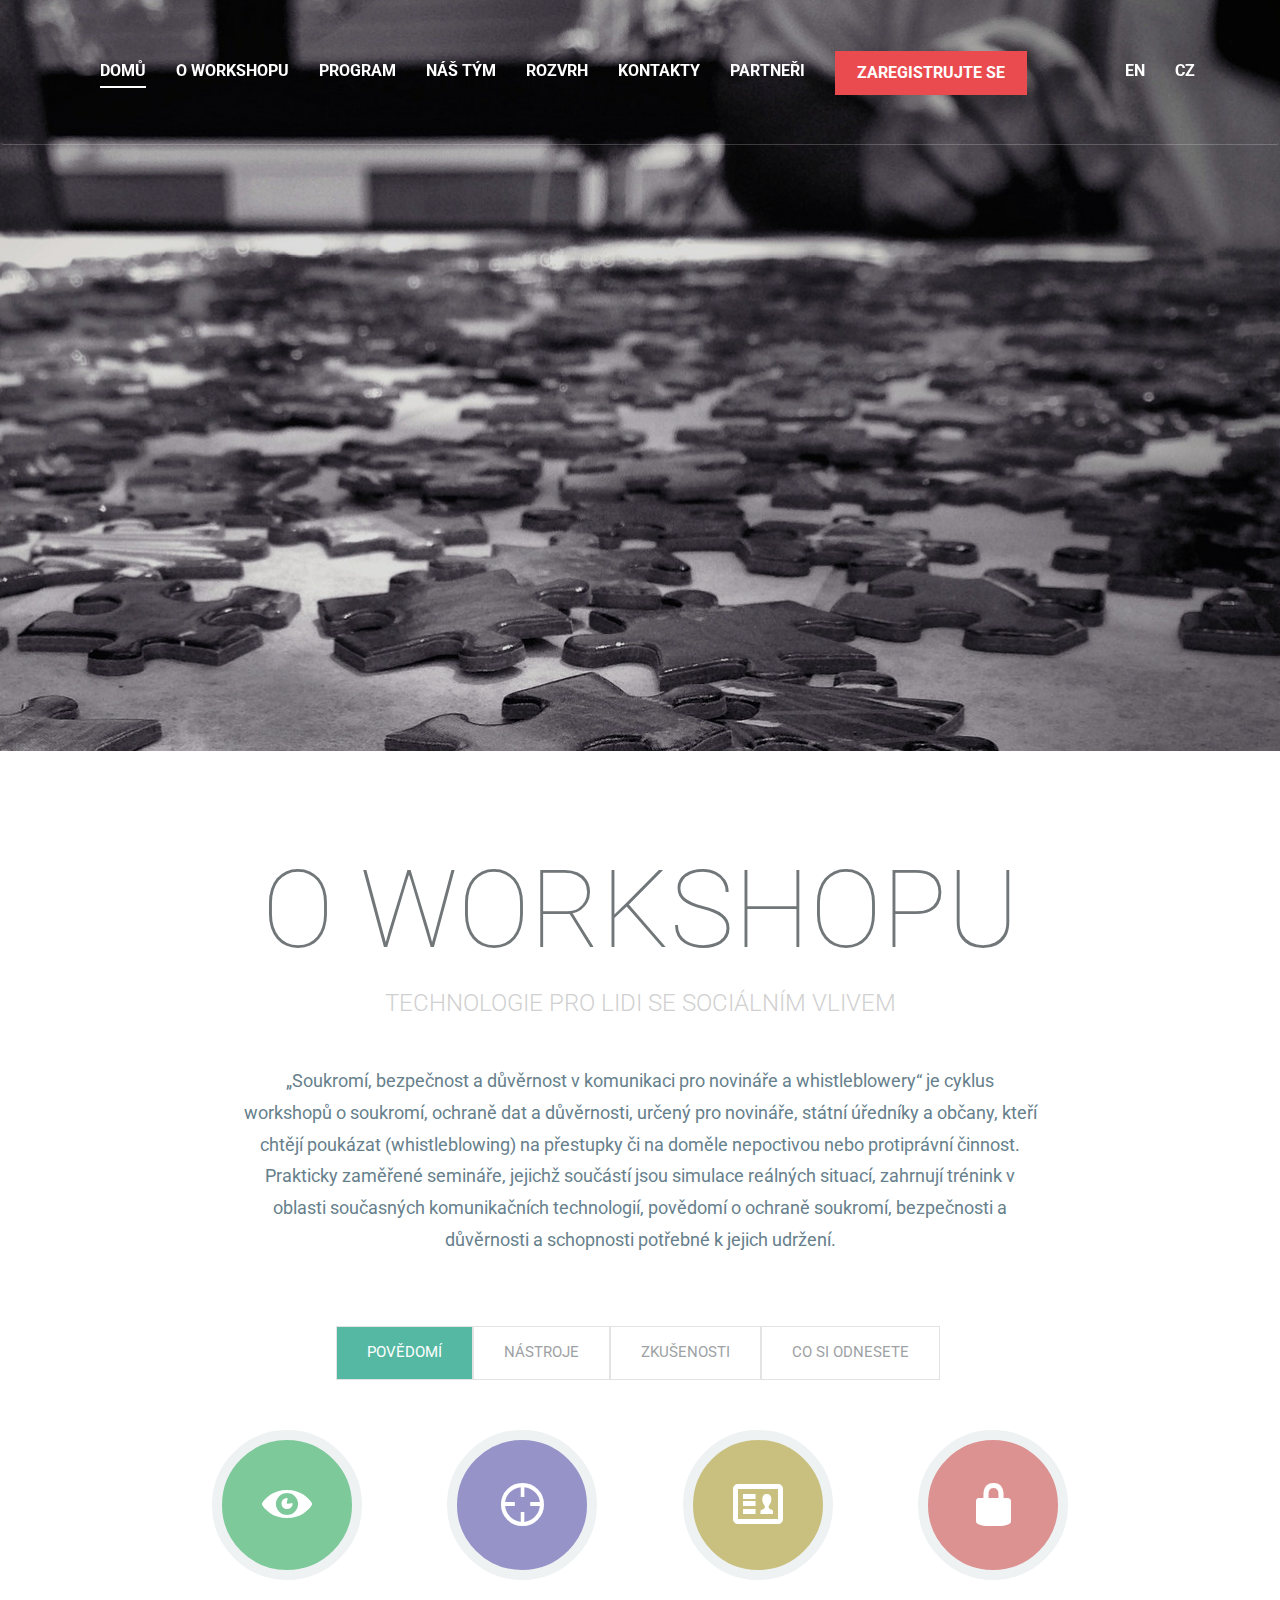
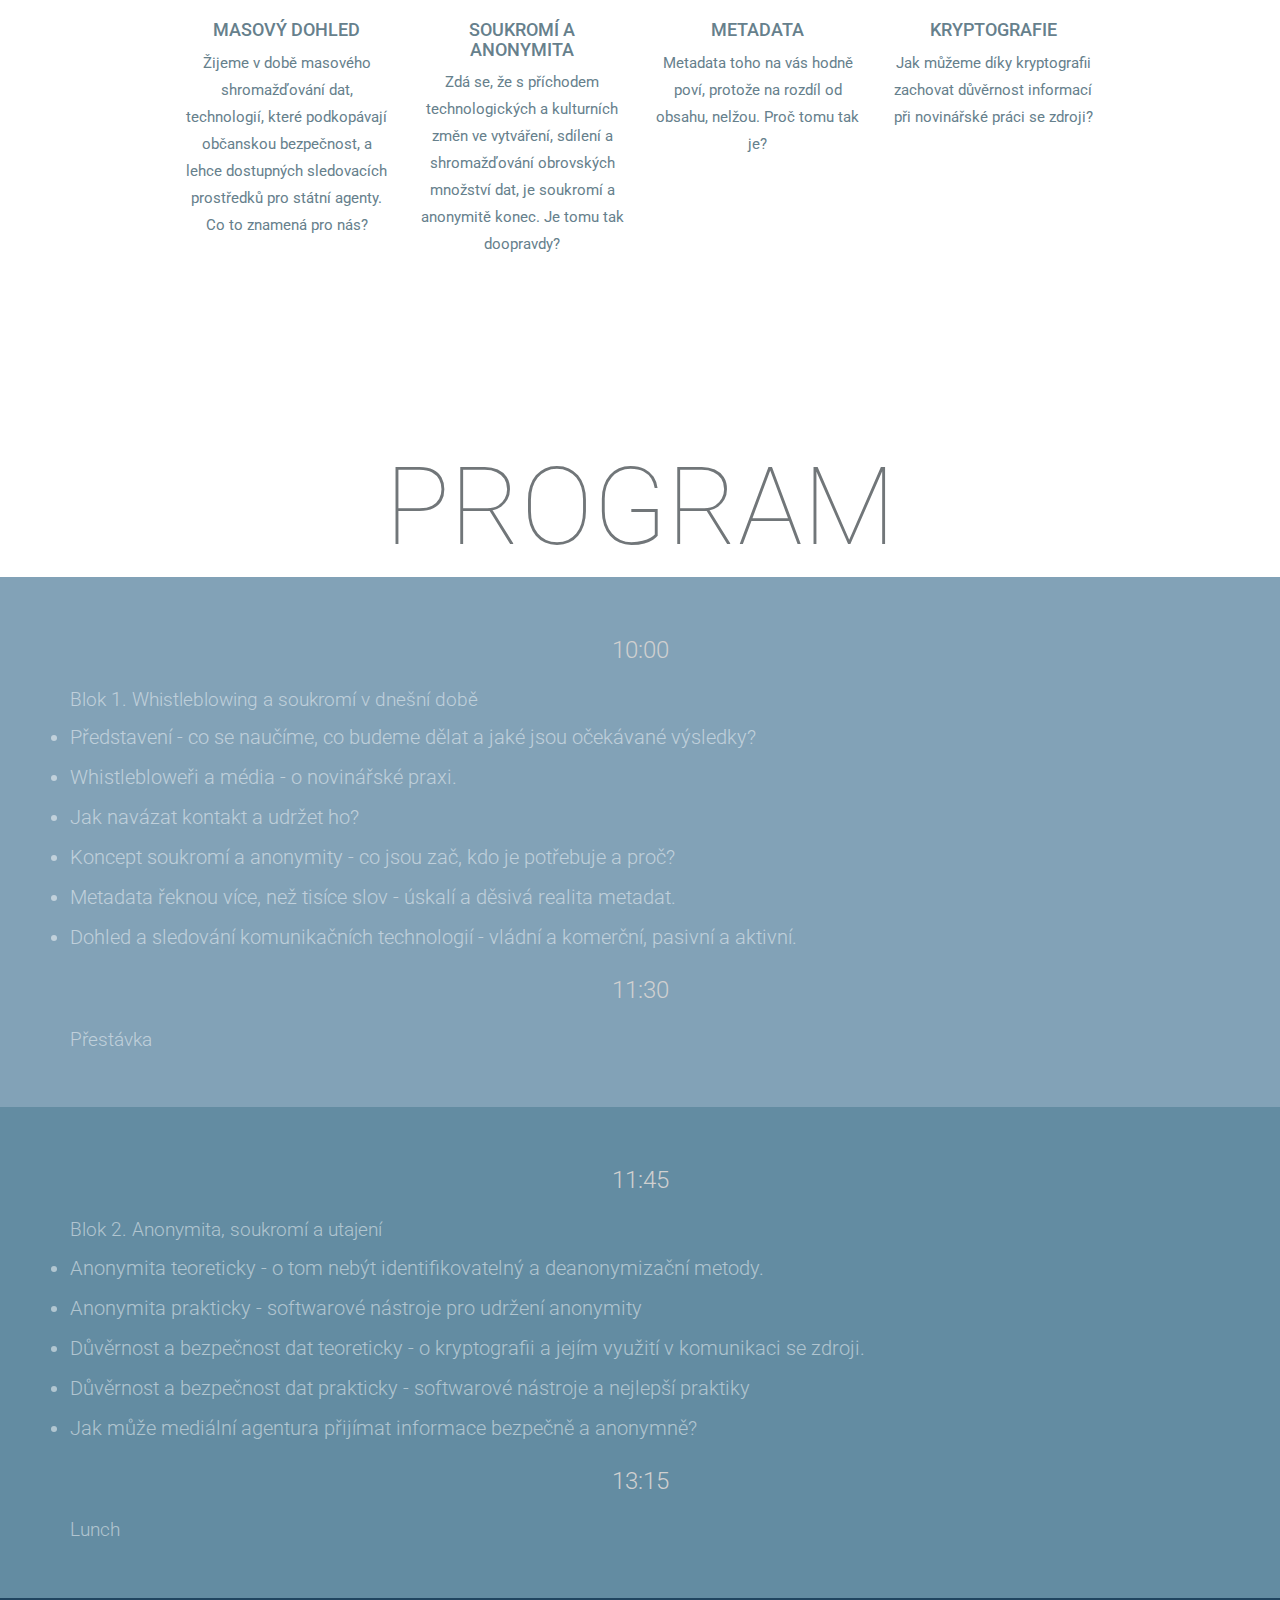
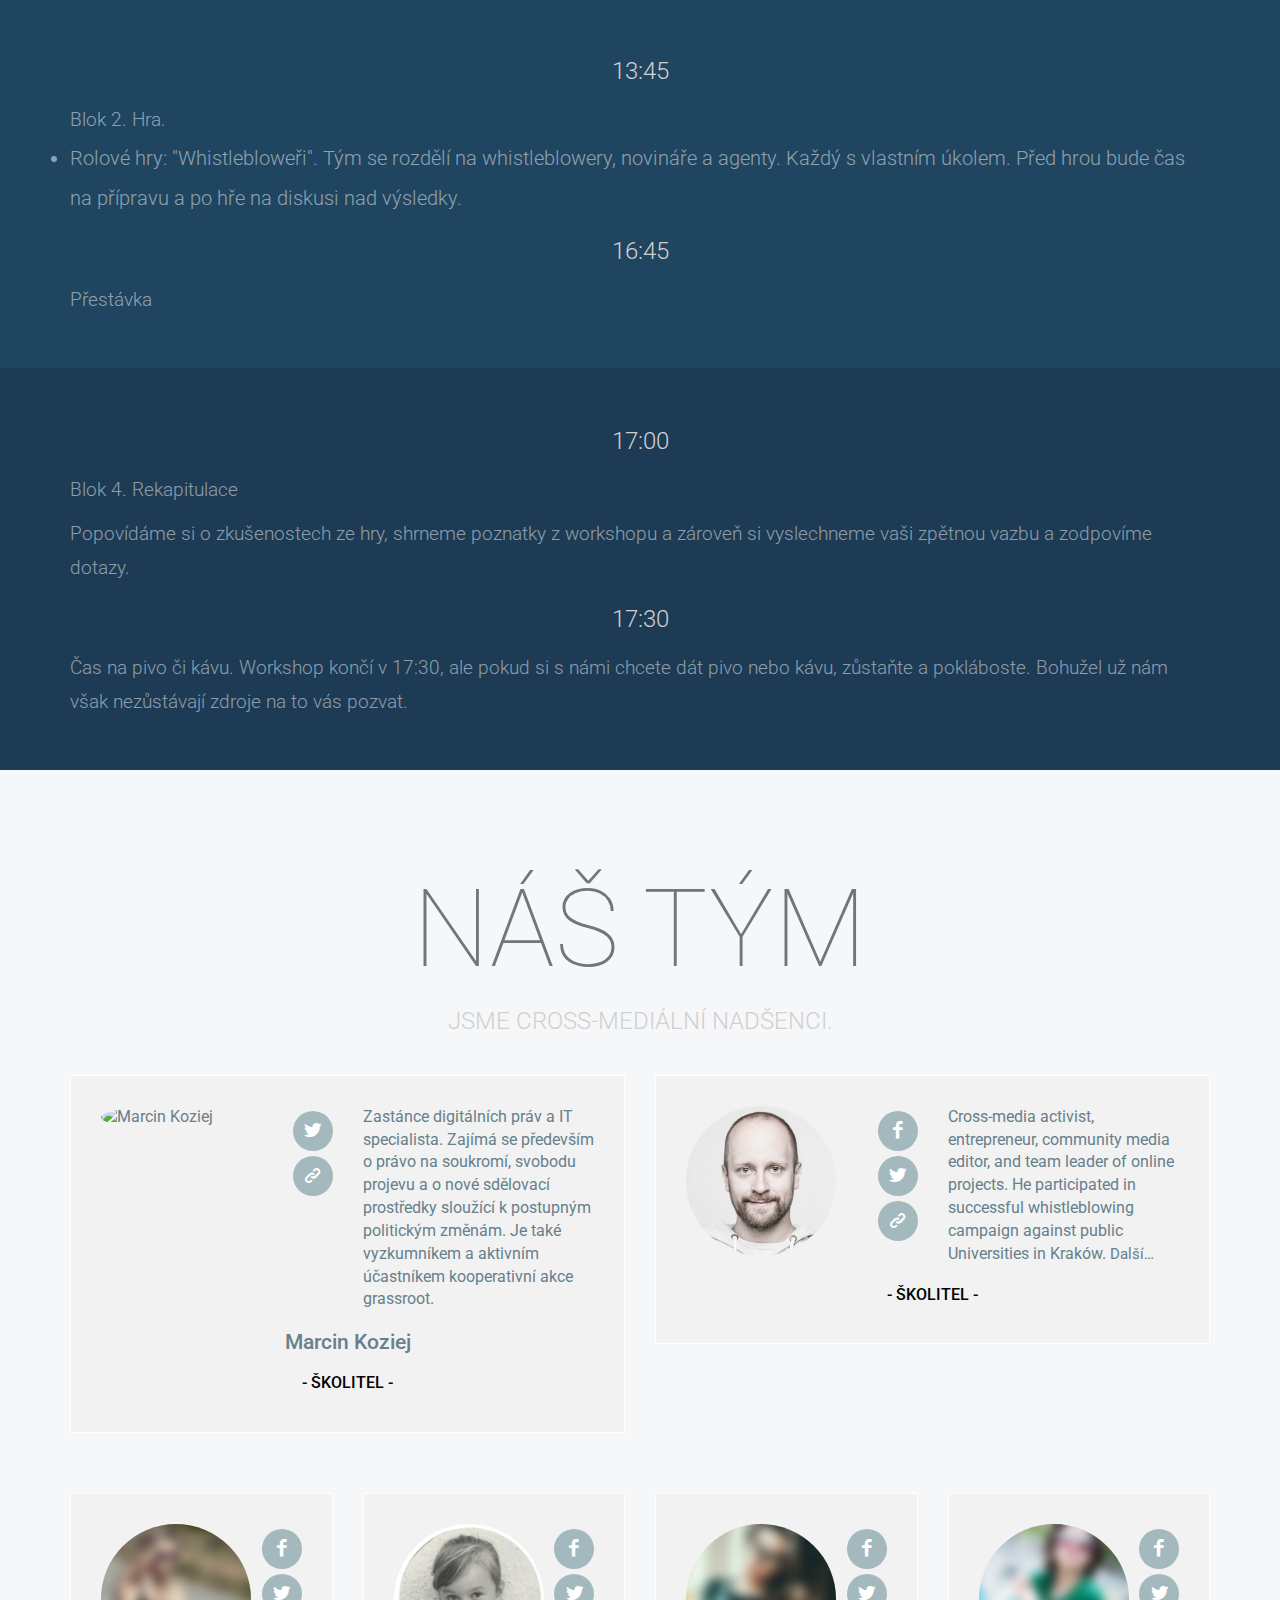
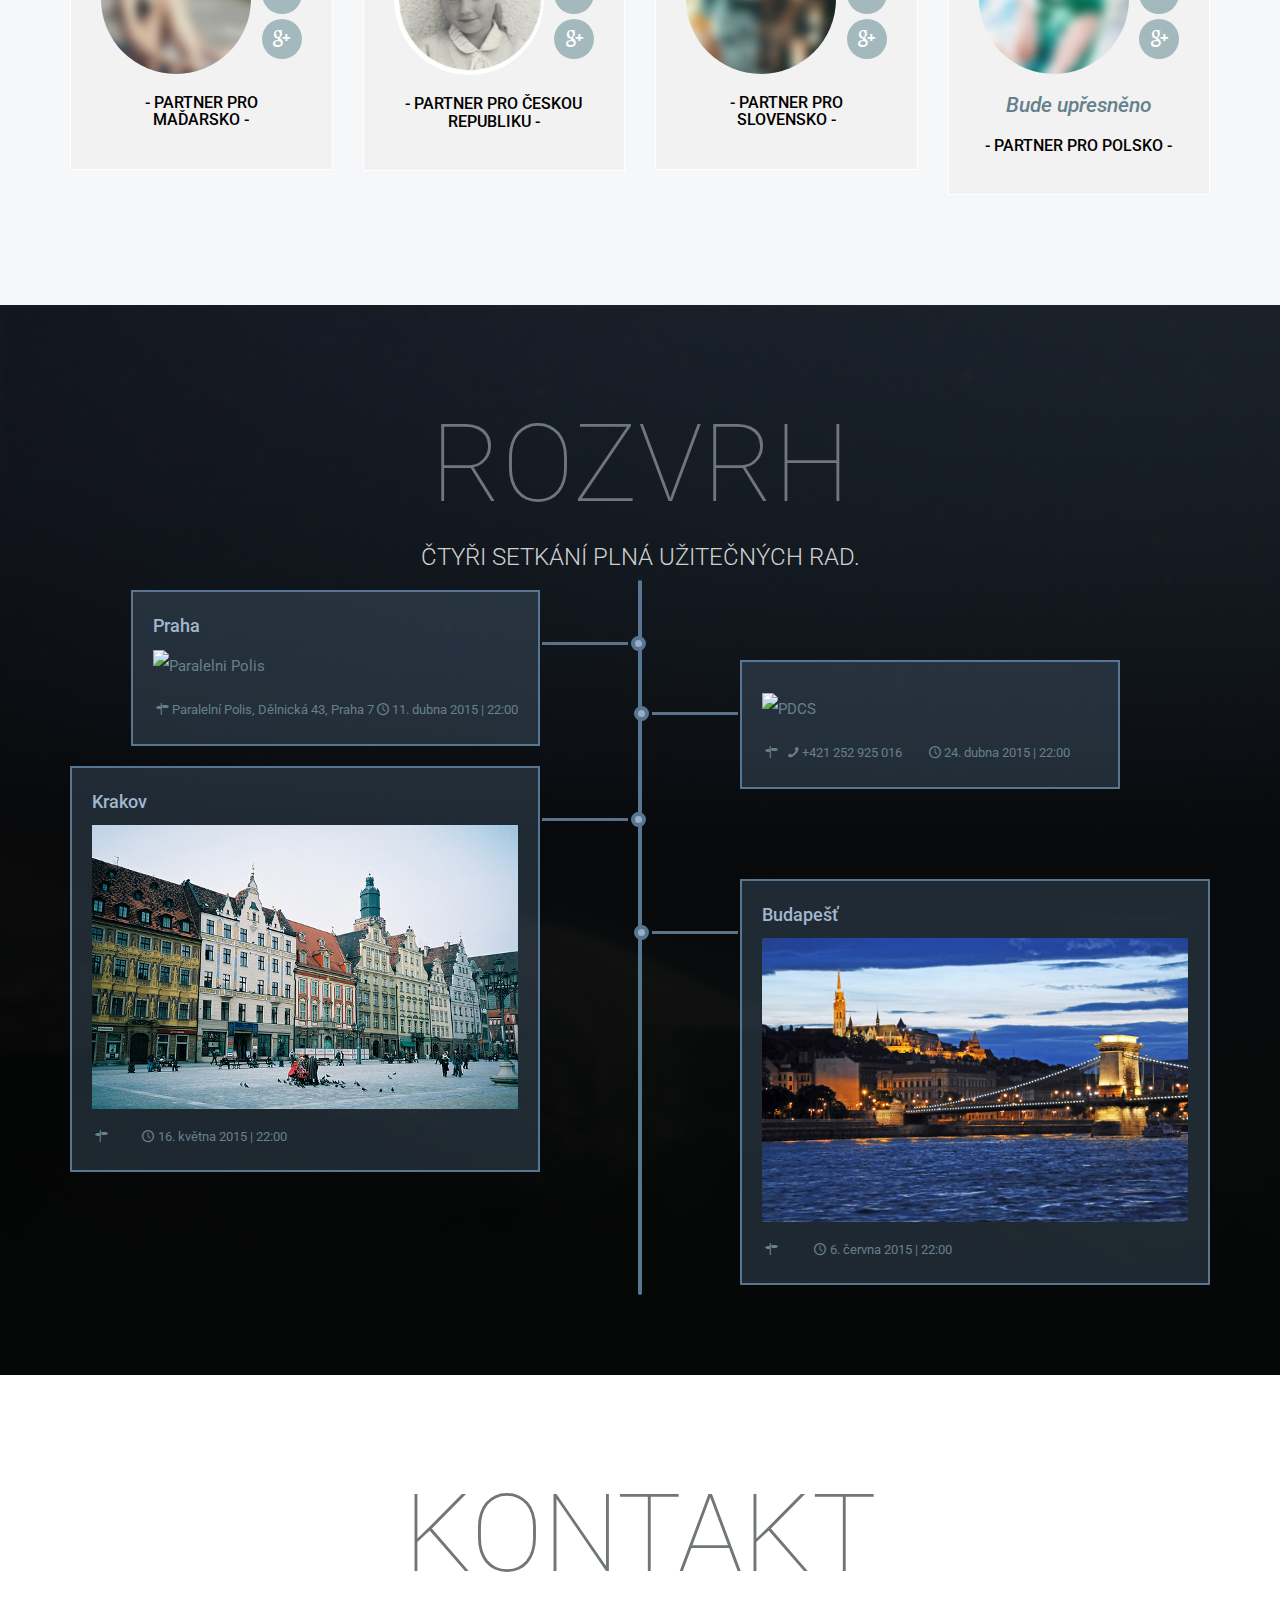
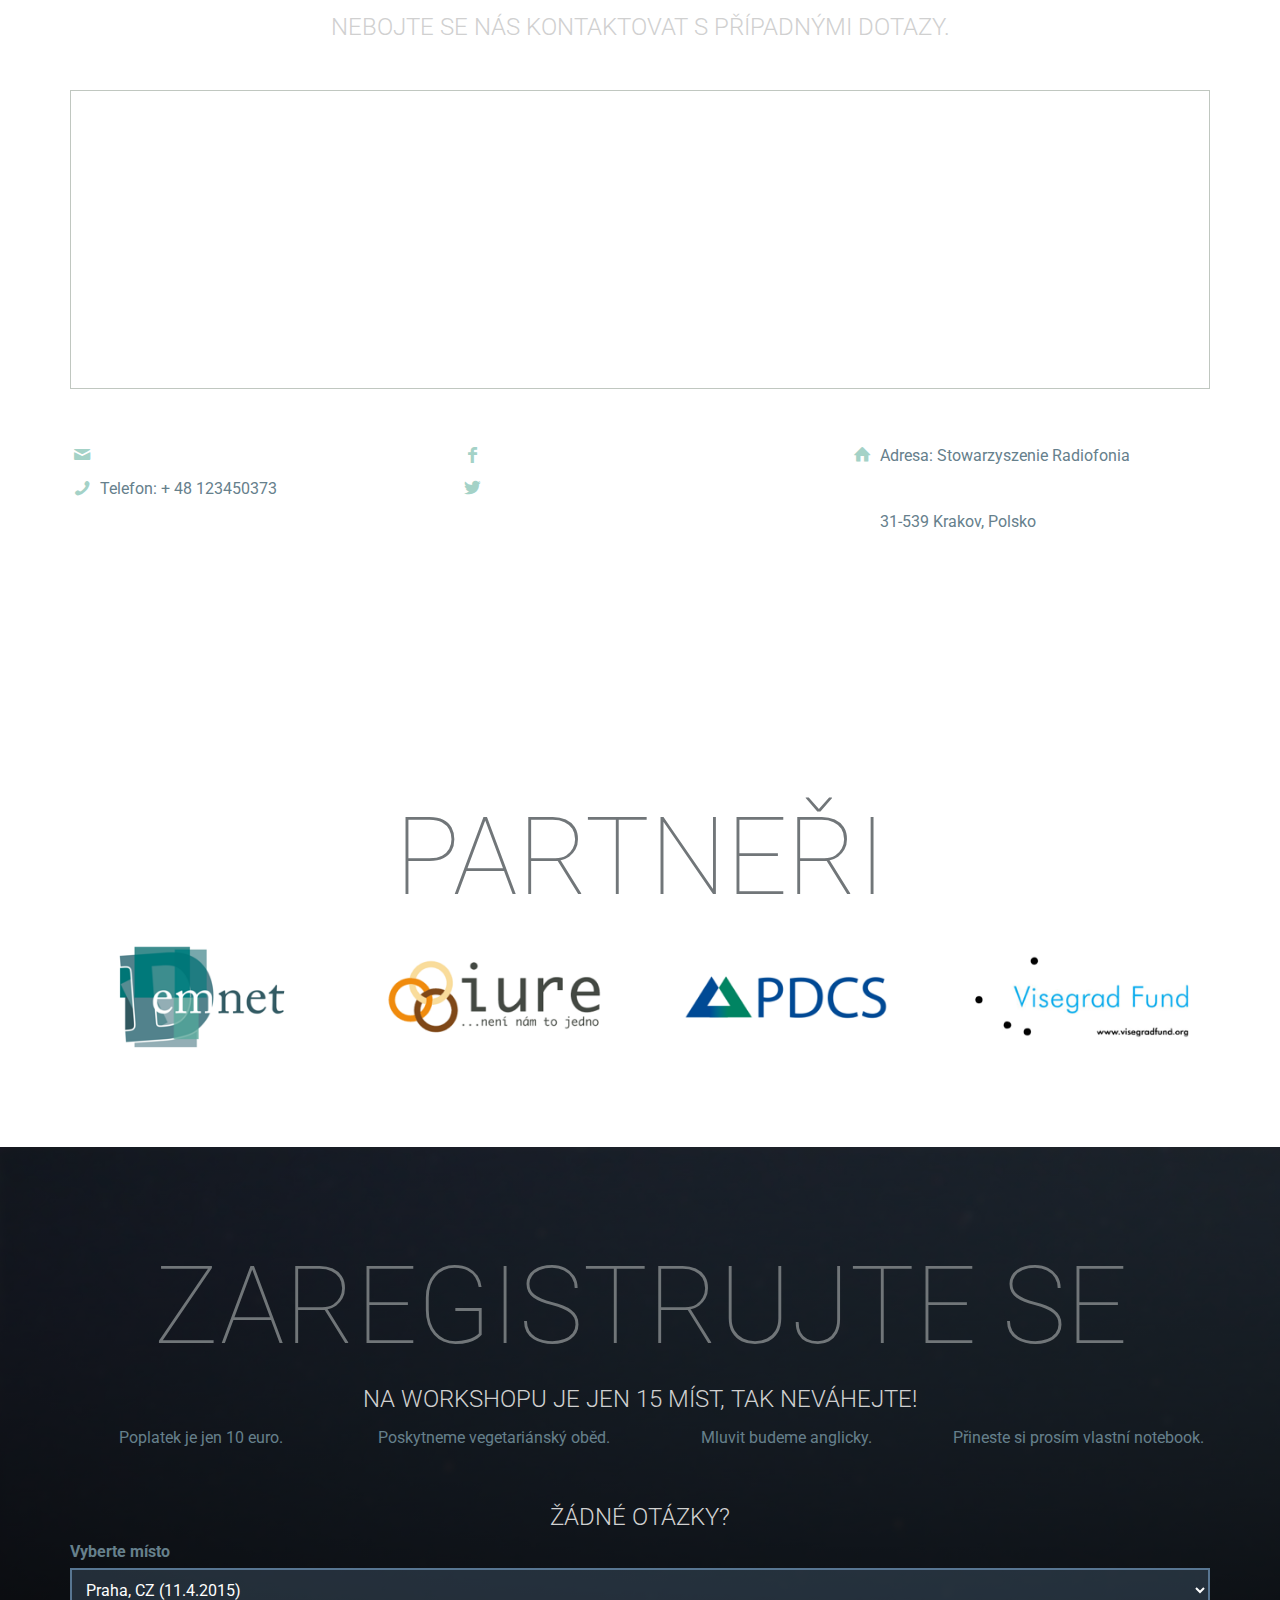
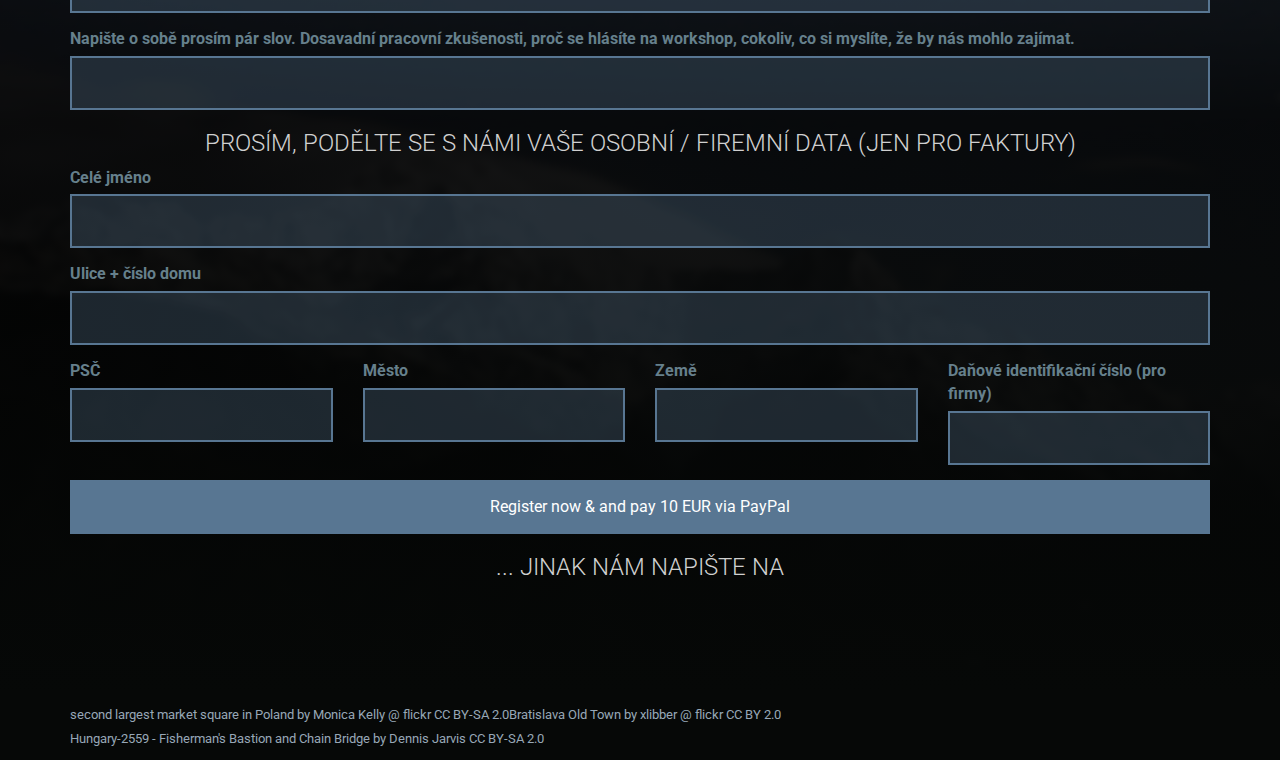
==== index.czech.html @ 440fdc62 "Merge branch 'gh-pages' of github.com:radiofonia/whistleblowers into gh-pages" ====
<!DOCTYPE html>
<html>
<head>
<meta http-equiv="Content-Type" content="text/html; charset=UTF-8">
	<!-- Define Charset -->
	<meta charset="utf-8">

	<!-- Page Title -->
	<title>Whistleblowers Workshop - Radiofonia</title>

	<!-- Responsive Metatag -->
	<meta name="viewport" content="width=device-width, initial-scale=1, maximum-scale=1">
	  
	<!-- <meta http-equiv="X-UA-Compatible" content="IE=9" />-->
	
	<!-- CSS -->
	<link rel="stylesheet" href="css/vendors/bootstrap.min.css">

	<!-- Font icons -->
	<link rel="stylesheet" href="css/vendors/fontello.css">
	<!--[if IE 7]>
	<link rel="stylesheet" href="css/fontello-ie7.css" ><![endif]-->
	
	<!-- Owl Carousel -->
	<link rel="stylesheet" href="js/vendors/owl-carousel/owl.carousel.css">
	<link rel="stylesheet" href="js/vendors/owl-carousel/owl.theme.css">
	<!-- Fancybox -->
	<link rel="stylesheet" href="js/vendors/fancybox/jquery.fancybox.css">
	
	<!-- Slider Revolution -->
	<link rel="stylesheet" href="js/vendors/revolution/css/settings.css">

	<!-- Custom CSS -->
	<link rel="stylesheet" href="css/styles.css">

	<!-- Custom Media-Queties -->
	<link rel="stylesheet" href="css/media-queries.css">

	<!-- HTML5 shim, for IE6-8 support of HTML5 elements -->
	<!--[if lt IE 9]>
		<script src="http://html5shim.googlecode.com/svn/trunk/html5.js"></script>        
	<![endif]-->

	<!-- Media queries -->
	<!--[if lt IE 9]>
		<script src="http://css3-mediaqueries-js.googlecode.com/svn/trunk/css3-mediaqueries.js"></script>
	<![endif]-->
</head>


<body>
	<!-- begin Header -->
	<header class="header-home" id="home">

		<!-- begin Navbar -->
		<nav class="navbar" role="navigation">
			<div class="container">
				<!-- Brand and toggle get grouped for better mobile display -->
				<div class="navbar-header">
					<button type="button" class="navbar-toggle" data-toggle="collapse" data-target=".navbar-collapse">
						<span class="sr-only">Zapnout navigaci</span>
						<span class="icon-bar"></span>
						<span class="icon-bar"></span>
						<span class="icon-bar"></span>
					</button>
					<!-- do we have a logo?? Radiofonia's? -->
					<!--<a class="navbar-brand" href="index.html"><img src="img/logo.png" alt="//"></a>-->
				</div>
				
				<!-- Collect the nav links, forms, and other content for toggling -->
				<div class="collapse navbar-collapse">
					<ul class="nav navbar-nav menu-effect">	
						<li class="active"><a href="#home">Domů</a></li>
						<li><a href="#about-us">O workshopu</a></li>
						<li><a href="#events">Program</a></li>
						<li><a href="#team">Náš tým</a></li>
						<li><a href="#timeline">Rozvrh</a></li>
						<li><a href="#contacts">Kontakty</a></li>
						<li><a href="#partners">Partneři</a></li>
						<li><a class="btn btn-donation" href="#register">Zaregistrujte se</a></li>		
					</ul>

					<ul class="nav navbar-nav navbar-right menu-effect">	
						<li><a href="index.html">EN</a></li>
						<li><a href="index.czech.html">CZ</a></li>
					</ul>
				</div>
<!--/.nav-collapse -->
			</div>
		</nav>

		<!-- begin Slider -->
		<div class="bannercontainer">
			<div class="banner" id="slider-revolution">
				<ul>
					<li data-transition="fade" data-slotamount="1">
						<img src="img/slider/wh_slide_02.jpg" alt="//"> <!-- Puzzle, Kevin Dooley @ flickr, CC-BY 2.0 -->
						<div class="caption lft txt" data-x="center" data-y="210" data-speed="1000" data-start="1000" data-easing="easeOutBack">		
							<p>Whistlebloweři</p>
							<p>Soukromí, bezpečnost a důvěrnost v komunikaci</p>
							<a href="#register" class="btn btn-slider">Zaregistrujte se na workshop</a>
						</div>
					</li>


			</ul>
</div>
		</div>
		<!-- end Slider -->

	</header>
	<!--end Header -->


	<!-- begin Content -->
	<section class="section-home">

		<!-- begin About Us-->
		<article class="about-us" id="about-us">
			<div class="container">
				<h2>O workshopu</h2>
				<h3>Technologie pro lidi se sociálním vlivem</h3>
				<p>„Soukromí, bezpečnost a důvěrnost v komunikaci pro novináře a whistleblowery“ je cyklus workshopů o soukromí, ochraně dat a důvěrnosti, určený pro novináře, státní úředníky a občany, kteří chtějí poukázat (whistleblowing) na přestupky či na doměle nepoctivou nebo protiprávní činnost. Prakticky zaměřené semináře, jejichž součástí jsou simulace reálných situací, zahrnují trénink v oblasti současných komunikačních technologií, povědomí o ochraně soukromí, bezpečnosti a důvěrnosti a schopnosti potřebné k jejich udržení.</p>

				<!-- Nav tabs -->
				<ul class="nav nav-tabs tabs-horizontal text-center" role="tablist">
					<li class="active"><a href="#awareness" role="tab" data-toggle="tab">Povědomí</a></li>
					<li><a href="#tools" role="tab" data-toggle="tab">Nástroje</a></li>
					<li><a href="#experience" role="tab" data-toggle="tab">Zkušenosti</a></li>
					<li><a href="#settings" role="tab" data-toggle="tab">Co si odnesete</a></li>
				</ul>

				<!-- Tab panes -->
				<div class="tab-content">
					<div class="tab-pane active" id="awareness">
						<div class="row">
							<div class="col-md-3 col-sm-6 about-icon eye">
								<i class="icon-eye"></i>
								<h4>Masový dohled</h4>
								<p>Žijeme v době masového shromažďování dat, technologií, které podkopávají občanskou bezpečnost, a lehce dostupných sledovacích prostředků pro státní agenty. Co to znamená pro nás?</p>
							</div>

							<div class="col-md-3 col-sm-6 about-icon target">
								<i class="icon-target"></i>
								<h4>Soukromí a anonymita</h4>
								<p>Zdá se, že s příchodem technologických a kulturních změn ve vytváření, sdílení a shromažďování obrovských množství dat, je soukromí a anonymitě konec. Je tomu tak doopravdy?</p>
							</div>

							<div class="col-md-3 col-sm-6 about-icon vcard">
								<i class="icon-vcard"></i>
								<h4>Metadata</h4>
								<p>Metadata toho na vás hodně poví, protože na rozdíl od obsahu, nelžou. Proč tomu tak je?</p>
							</div>

							<div class="col-md-3 col-sm-6 about-icon lock">
								<i class="icon-lock"></i>
								<h4>Kryptografie</h4>
								<p>Jak můžeme díky kryptografii zachovat důvěrnost informací při novinářské práci se zdroji?</p>
							</div>
						</div>
					</div>

					<div class="tab-pane" id="tools">
						<div class="row">
							<div class="col-md-3 col-sm-6 about-icon tools">
								<i class="icon-tools"></i>
								<h4>Zanechávejte za sebou méně stop</h4>
								<p>Naučte se všímat si svého digitálního stínu a omezte ho.</p>
							</div>

							<div class="col-md-3 col-sm-6 about-icon mobile">
								<i class="icon-mobile"></i>
								<h4>Obrňte své komunikační kanály</h4>
								<p>Zaštiťte svou komunikaci ochranou vrstvou navíc.</p>
							</div>

							<div class="col-md-3 col-sm-6 about-icon users">
								<i class="icon-users"></i>
								<h4>Ztraťte se v davu</h4>
								<p>Anonymita není jen o tom být neznámý. Znamená to také pohybovat se v davu, ze kterého nevyčníváte.</p>
							</div>

							<div class="col-md-3 col-sm-6 about-icon upload-cloud">
								<i class="icon-upload-cloud"></i>
								<h4>Mrtvá schránka</h4>
								<p>Buďte připravení přijímat informace anonymně coby organizace.</p>
							</div>

						</div>
					</div>

					<div class="tab-pane" id="experience">
						<div class="row">
							<div class="col-sm-3 about-icon keyboard">
								<i class="icon-keyboard"></i>
							</div>
							<div class="col-sm-9">
								<h3 class="text-left">Hra</h3>
								<p>Celá problematika bude během semináře názorně předvedena. Vyzkoušíme si vzorové komunikační situace mezi novináři a jejich zdroji a s bezpečnostními službami si zahrajeme na schovávanou.</p>
							</div>
						</div>
					</div>


					<div class="tab-pane" id="settings">
						<div class="row">
							<div class="col-sm-3 about-icon lock">
								<i class="icon-drive"></i>
							</div>
							<div class="col-sm-9">
								<h3 class="text-left">TAILS</h3>
								<p>Dostanete od nás USB flash disk s operačním systémem TAILS<a target="_blank" href="https://tails.boum.org/">TAILS</a>OS, který usiluje o zachování soukromí a anonymity.</p>
							</div>
						</div>
					</div>

				</div>	
				
			</div>
		</article>	
		<!-- end About Us-->



		<!-- begin Events -->
		<article class="events" id="events">
			<div class="container">
				<h2>Program</h2>
				<!--<h3>Four meetings with a lot of takeaways.</h3>-->
			</div>

			<div class="text-full-width blue25">
			  <span class="container">

<h3>10:00</h3>

<p>Blok 1. Whistleblowing a soukromí v dnešní době</p>

<ul>
<li>Představení - co se naučíme, co budeme dělat a jaké jsou očekávané výsledky?</li>
<li>Whistlebloweři a média - o novinářské praxi.</li>
<li>Jak navázat kontakt a udržet ho?</li>
<li>Koncept soukromí a anonymity - co jsou zač, kdo je potřebuje a proč?</li>
<li>Metadata řeknou více, než tisíce slov - úskalí a děsivá realita metadat.</li>
<li>Dohled a sledování komunikačních technologií - vládní a komerční, pasivní a aktivní.</li>
</ul>

<h3>11:30</h3>

<p>Přestávka</p>
			  </span>
			</div>


			<div class="text-full-width blue50">
			  <span class="container">

<h3>11:45</h3>

<p>Blok 2. Anonymita, soukromí a utajení</p>

<ul>
<li>Anonymita teoreticky - o tom nebýt identifikovatelný a deanonymizační metody.</li>
<li>Anonymita prakticky - softwarové nástroje pro udržení anonymity</li>
<li>Důvěrnost a bezpečnost dat teoreticky - o kryptografii a jejím využití v komunikaci se zdroji.</li>
<li>Důvěrnost a bezpečnost dat prakticky - softwarové nástroje a nejlepší praktiky</li>
<li>Jak může mediální agentura přijímat informace bezpečně a anonymně?</li>
</ul>

<h3>13:15</h3>

<p>Lunch</p>
			  </span>
			</div>

			<div class="text-full-width blue75">
			  <span class="container">

<h3>13:45</h3>

<p>Blok 2. Hra.</p>

<ul>
<li>Rolové hry: "Whistlebloweři". Tým se rozdělí na whistleblowery, novináře a agenty. Každý s vlastním úkolem. Před hrou bude čas na přípravu a po hře na diskusi nad výsledky.</li>
</ul>

<h3>16:45</h3>

<p>Přestávka</p>

			  </span>
			</div>
			<div class="text-full-width blue100">
			  <span class="container">
<h3>17:00</h3>

<p>Blok 4. Rekapitulace</p>

<p>Popovídáme si o zkušenostech ze hry, shrneme poznatky z workshopu a zároveň si vyslechneme vaši zpětnou vazbu a zodpovíme dotazy.</p>

<h3>17:30</h3>

<p>Čas na pivo či kávu. Workshop končí v 17:30, ale pokud si s námi chcete dát pivo nebo kávu, zůstaňte a pokláboste. Bohužel už nám však nezůstávají zdroje na to vás pozvat.</p>

			  </span>
			</div>

		</article>
		<!-- end Events -->


		<!-- begin Team -->
		<article class="team separator" id="team">
			<div class="container">
				<h2>Náš tým</h2>
				<h3>Jsme cross-mediální nadšenci.</h3>
				<div class="row">
					<div class="col-md-6 col-sm-6">
						<div class="team-item">
							<div class="row">
								<div class="col-md-6">
									<div class="social">
										<a href="https://twitter.com/movonw"><i class="icon-twitter"></i></a>
										<a href="http://koziej.cahoots.pl"><i class="icon-link"></i></a>
									</div>
									<figure><img src="img/team/mk.jpg" alt="Marcin Koziej"></figure>
								</div>

								<div class="col-md-6">Zastánce digitálních práv a IT specialista. Zajímá se především o právo na soukromí, svobodu projevu a o nové sdělovací prostředky sloužící k postupným politickým změnám. Je také vyzkumníkem a aktivním účastníkem kooperativní akce grassroot.</div>
							</div>
							<h4>Marcin Koziej</h4>
							<h5>Školitel</h5>
						</div>
					</div>
					<div class="col-md-6 col-sm-6">
						<div class="team-item">
							<div class="row">
								<div class="col-md-6">
									<div class="social">
										<a href="http://fb.com/mspanc"><i class="icon-facebook"></i></a>
										<a href="http://twitter.com/mspanc"><i class="icon-twitter"></i></a>
										<a href="http://portfolio.saepia.net/?utm_source=resume&amp;utm_medium=link&amp;utm_content=whistleblowers&amp;utm_campaign=me"><i class="icon-link"></i></a>
									</div>
									<figure><img src="img/team/ml.jpg" alt="Marcin Lewandowski"></figure>
								</div>

								<div class="col-md-6">
Cross-media activist, entrepreneur, community media editor, and team leader of online projects. He participated
in successful whistleblowing campaign against public Universities in Kraków. <a href="http://portfolio.saepia.net/?utm_source=resume&amp;utm_medium=link&amp;utm_content=whistleblowers&amp;utm_campaign=me">Další…</a>
								</div>

							</div>
							<h4></h4>
							<h5>Školitel</h5>
						</div>
					</div>
				</div>
				<div class="row">
					<div class="col-md-3 col-sm-6">
						<div class="team-item">
							<div class="social">
								<a href=""><i class="icon-facebook"></i></a>
								<a href=""><i class="icon-twitter"></i></a>
								<a href=""><i class="icon-gplus"></i></a>
							</div>
							<figure><img src="img/team/people01.jpg" alt="//"></figure>
							<h4></h4>
							<h5>Partner pro Maďarsko</h5>
						</div>
					</div>
					<div class="col-md-3 col-sm-6">
						<div class="team-item">
							<div class="social">
								<a href=""><i class="icon-facebook"></i></a>
								<a href=""><i class="icon-twitter"></i></a>
								<a href=""><i class="icon-gplus"></i></a>
							</div>
							<figure><img src="img/people/tereza.jpg" alt="//"></figure>
							<h4></h4>
							<h5>Partner pro Českou republiku</h5>
						</div>
					</div>
					<div class="col-md-3 col-sm-6">
						<div class="team-item">
							<div class="social">
								<a href=""><i class="icon-facebook"></i></a>
								<a href=""><i class="icon-twitter"></i></a>
								<a href=""><i class="icon-gplus"></i></a>
							</div>
							<figure><img src="img/team/people03.jpg" alt="//"></figure>
							<h4></h4>
							<h5>Partner pro Slovensko</h5>
						</div>
					</div>
					<div class="col-md-3 col-sm-6">
						<div class="team-item">
							<div class="social">
								<a href=""><i class="icon-facebook"></i></a>
								<a href=""><i class="icon-twitter"></i></a>
								<a href=""><i class="icon-gplus"></i></a>
							</div>
							<figure><img src="img/team/people04.jpg" alt="//"></figure>
							<h4><i>Bude upřesněno</i></h4>
							<h5>Partner pro Polsko</h5>
						</div>
					</div>
				</div>
			</div>
		</article>
		<!-- end Team -->


		<!-- begin Timeline -->
		<article class="news-timeline" id="timeline">
			<div class="container">
				<h2>Rozvrh</h2>
				<h3>Čtyři setkání plná užitečných rad.</h3>


				<div class="timeline">
					
					<ul class="columns">
					<li>
						<a href="#" class="timeline-item">
							<h5>Praha</h5>
							<figure><img src="img/timeline/paralelni_polis.jpg" alt="Paralelni Polis"></figure>
							<ul class="foot">
								<li>
<i class="icon-address"></i>Paralelní Polis, Dělnická 43, Praha 7</li>
								<li>
<i class="icon-clock"></i>11. dubna 2015 | 22:00</li>
							</ul>
						</a>
					</li>
	
					<li>
						<a href="#" class="timeline-item">
							<h5></h5>
							<figure><img src="img/timeline/bratislava.jpg" alt="PDCS"></figure>
							<ul class="foot">
								<li>
<i class="icon-address"></i></li>
								<li>
<i class="icon-phone"></i>+421 252 925 016</li>

								<li>
<i class="icon-clock"></i>24. dubna 2015 | 22:00</li>
							</ul>
						</a>
					</li>
					<li>
						<a href="#" class="timeline-item">
							<h5>Krakov</h5>
							<figure><img src="img/timeline/krakow.jpg" alt="Paralelni Polis"></figure>
							<ul class="foot">
								<li>
<i class="icon-address"></i></li>
								<li>
<i class="icon-clock"></i>16. května 2015 | 22:00</li>
							</ul>
						</a>
					</li>
					<li>
						<a href="#" class="timeline-item">
							<h5>Budapešť</h5>
							<figure><img src="img/timeline/budapest.jpg" alt="Paralelni Polis"></figure>
							<ul class="foot">
								<li>
<i class="icon-address"></i></li>
								<li>
<i class="icon-clock"></i>6. června 2015 | 22:00</li>
							</ul>
						</a>
					</li>
					</ul>
				</div>
			</div>
		</article>
		<!-- end Timeline -->





		<!-- begin Events -->
		<!--<article class="events" id="events">
			<div class="container">
				<h2>Events</h2>
				<h3>Four meetings with a lot of takeaways.</h3>
			</div>

			<a href="events_single.html" class="links-full-width blue25">
				<span class="container">Cycletta - various dates available</span>
			</a>

			<a href="events_single.html" class="links-full-width blue50">
				<span class="container">Find volunteer events in your area</span>
			</a>

			<a href="events_single.html" class="links-full-width blue75">
				<span class="container">London maratoon</span>
			</a>

			<a href="events.html" class="links-full-width blue100">
				<span class="container">Read all the Events</span>
			</a>
		</article>-->
		<!-- end Events -->

		<!-- begin Gallery -->
		<!--<article class="gallery separator" id="gallery">
			<div class="container">
				<h2>Gallery</h2>
				<h3>Renewable Energy Projects that we Love.</h3>

				<div id="owl-gallery" class="owl-carousel">
					<figure class="item gallery-item">
						<img src="img/gallery/gallery01.jpg" alt="//">
						<figcaption><a href="img/gallery/gallery01.jpg" class="lightzoom fancybox" data-rel="gallery" title="Item 01">Bountiful Oceans</a></figcaption>
					</figure>
					<figure class="item gallery-item">
						<img src="img/gallery/gallery02.jpg" alt="//">
						<figcaption><a href="img/gallery/gallery02.jpg" class="lightzoom fancybox" data-rel="gallery" title="Item 02">Protecting forests</a></figcaption>
					</figure>
					<figure class="item gallery-item">
						<img src="img/gallery/gallery03.jpg" alt="//">
						<figcaption><a href="img/gallery/gallery03.jpg" class="lightzoom fancybox" data-rel="gallery" title="Item 03">Protecting forests</a></figcaption>
					</figure>
					<figure class="item gallery-item">
						<img src="img/gallery/gallery04.jpg" alt="//">
						<figcaption><a href="img/gallery/gallery04.jpg" class="lightzoom fancybox" data-rel="gallery" title="Item 04">Title of the project</a></figcaption>
					</figure>
					<figure class="item gallery-item">
						<img src="img/gallery/gallery04.jpg" alt="//">
						<figcaption><a href="img/gallery/gallery04.jpg" class="lightzoom fancybox" data-rel="gallery" title="Item 05">Bountiful Oceans</a></figcaption>
					</figure>
					<figure class="item gallery-item">
						<img src="img/gallery/gallery03.jpg" alt="//">
						<figcaption><a href="img/gallery/gallery03.jpg" class="lightzoom fancybox" data-rel="gallery" title="Item 06">Protecting forests</a></figcaption>
					</figure>
					<figure class="item gallery-item">
						<img src="img/gallery/gallery02.jpg" alt="//">
						<figcaption><a href="img/gallery/gallery02.jpg" class="lightzoom fancybox" data-rel="gallery" title="Item 07">Title of the project</a></figcaption>
					</figure>
					<figure class="item gallery-item">
						<img src="img/gallery/gallery01.jpg" alt="//">
						<figcaption><a href="img/gallery/gallery01.jpg" class="lightzoom fancybox" data-rel="gallery" title="Item 08">Bountiful Oceans</a></figcaption>
					</figure>
					<figure class="item gallery-item">
						<img src="img/gallery/gallery02.jpg" alt="//">
						<figcaption><a href="img/gallery/gallery02.jpg" class="lightzoom fancybox" data-rel="gallery" title="Item 09">Protecting forests</a></figcaption>
					</figure>
					<figure class="item gallery-item">
						<img src="img/gallery/gallery04.jpg" alt="//">
						<figcaption><a href="img/gallery/gallery04.jpg" class="lightzoom fancybox" data-rel="gallery" title="Item 10">Protecting forests</a></figcaption>
					</figure>
					<figure class="item gallery-item">
						<img src="img/gallery/gallery01.jpg" alt="//">
						<figcaption><a href="img/gallery/gallery01.jpg" class="lightzoom fancybox" data-rel="gallery" title="Item 11">Bountiful Oceans</a></figcaption>
					</figure>
					<figure class="item gallery-item">
						<img src="img/gallery/gallery03.jpg" alt="//">
						<figcaption><a href="img/gallery/gallery03.jpg" class="lightzoom fancybox" data-rel="gallery" title="Item 12">Title of the project</a></figcaption>
					</figure>
				</div>
			</div>
		</article>-->
		<!-- end Gallery -->

		<!-- begin Contact -->
		<article class="contact" id="contacts">
			<div class="container">
				<h2>Kontakt</h2>
				<h3>Nebojte se nás kontaktovat s případnými dotazy.</h3>
				
				<div class="map"><div id="map"></div></div>

				<div class="row">
					<div class="col-md-4">
						<ul class="list-contact">
							<li>
<i class="icon-mail"></i><a href="mailto:whistleblowers@radiofonia.net"></a>
</li>
							<li>
<i class="icon-phone"></i>Telefon: + 48 123450373</li>
						</ul>
					</div>
					<div class="col-md-4">
						<ul class="list-contact">
							<li>
<i class="icon-facebook"></i><a href="http://fb.com/radiofonia.fm"></a>
</li>
							<li>
<i class="icon-twitter"></i><a href="http://twitter.com/RadiofoniaNet"></a>
</li>
						</ul>
					</div>
					<div class="col-md-4">
						<ul class="list-contact">
							<li>
<i class="icon-home"></i>Adresa: Stowarzyszenie Radiofonia<br>
									<i class="icon-home icon-invisible"></i><br>
									<i class="icon-home icon-invisible"></i>31-539 Krakov, Polsko</li>
						</ul>
					</div>
				</div>
			</div>
		</article>
		<!-- end Contact -->

		<!-- begin partners -->
		<article class="partners" id="partners">
			<div class="container">
				<div class="row">
					<h2>Partneři</h2>

					<div class="col-md-3 col-sm-6">
						<figure><a href="http://www.demnet.org.hu"><img src="img/partners/demnet.png" alt="DemNet logo"></a></figure>
					</div>
					<div class="col-md-3 col-sm-6">
						<figure><a href="http://www.iure.org"><img src="img/partners/iure.png" alt="Iuridicum Remedium logo"></a></figure>
					</div>
					<div class="col-md-3 col-sm-6">
						<figure><a href="http://www.pdcs.sk"><img src="img/partners/pdcs.png" alt="PDCS logo"></a></figure>
					</div>
					<div class="col-md-3 col-sm-6">
						<figure><a href="http://www.visegradfund.org"><img src="img/partners/ivf.png" alt="International Visegrad Fund logo"></a></figure>
					</div>
				</div>
			</div>
		</article>
		<!-- end partners -->


		<!-- begin Register-->
		<article class="register" id="register">
			<div class="container">
				<h2>Zaregistrujte se</h2>
				<h3>Na workshopu je jen 15 míst, tak neváhejte!</h3>

				<div class="row benefits">
					<div class="col-md-3">
						<ul class="list-benefits">
							<li>Poplatek je jen 10 euro.</li>
						</ul>
					</div>
					<div class="col-md-3">
						<ul class="list-benefits">
							<li>Poskytneme vegetariánský oběd.</li>
						</ul>
					</div>
					<div class="col-md-3">
						<ul class="list-benefits">
							<li>Mluvit budeme anglicky.</li>
						</ul>
					</div>
					<div class="col-md-3">
						<ul class="list-benefits">
							<li>Přineste si prosím vlastní notebook.</li>
						</ul>
					</div>
				</div>

				<h3>Žádné otázky?</h3>


				<form action="https://www.paypal.com/cgi-bin/webscr" method="post">
					<input type="hidden" name="cmd" value="_s-xclick">
					<input type="hidden" name="hosted_button_id" value="S3YBFWCKDGPAA">
					<input type="hidden" name="on0" value="Location">
					<input type="hidden" name="on1" value="Write a few words about you">
					<input type="hidden" name="on2" value="Name">
					<input type="hidden" name="on3" value="Street">
					<input type="hidden" name="on4" value="Zip code">
					<input type="hidden" name="on5" value="City">
					<input type="hidden" name="on6" value="Country">
					<input type="hidden" name="on7" value="Tax ID">
					
					<div class="form-group">
						<label for="register-location">Vyberte místo</label>
						<select name="os0" class="form-control" id="register-location">
						  <option value="Prague, CZ (11.04.2015)">Praha, CZ (11.4.2015)</option>
						  <option value="Bratislava, SK (24.04.2015)">Bratislava, SK (24.4.2015)</option>
						  <option value="Kraków, PL (16.05.2015)">Krakov, PL (16.5.2014)</option>
						  <option value="Budapest, HU (06.06.2015)">Budapešť, HU (6.6.2015)</option>
						</select> 
					</div>

					<div class="form-group">
						<label for="register-about">Napište o sobě prosím pár slov. Dosavadní pracovní zkušenosti, proč se hlásíte na workshop, cokoliv, co si myslíte, že by nás mohlo zajímat.</label>
						<input type="text" name="os1" maxlength="200" class="form-control" id="register-about">
					</div>


					<h3>Prosím, podělte se s námi vaše osobní / firemní data (jen pro faktury)</h3>
					<div class="form-group">
						<label for="register-invoice-name">Celé jméno</label>
						<input type="text" name="os2" maxlength="200" class="form-control" id="register-invoice-name" required>
					</div>
					<div class="form-group">
						<label for="register-invoice-street">Ulice + číslo domu</label>
						<input type="text" name="os3" maxlength="200" class="form-control" id="register-invoice-street" required>
					</div>
					<div class="row">
						<div class="col-md-3">
							<div class="form-group">
								<label for="register-invoice-zipcode">PSČ</label>
								<input type="text" name="os4" maxlength="10" class="form-control" id="register-invoice-zipcode" required>
							</div>
						</div>
						<div class="col-md-3">
							<div class="form-group">
								<label for="register-invoice-city">Město</label>
								<input type="text" name="os5" maxlength="10" class="form-control" id="register-invoice-city" required>
							</div>
						</div>
						<div class="col-md-3">
							<div class="form-group">
								<label for="register-invoice-country">Země</label>
								<input type="text" name="os6" maxlength="10" class="form-control" id="register-invoice-country" required>
							</div>
						</div>
						<div class="col-md-3">
							<div class="form-group">
								<label for="register-invoice-taxid">Daňové identifikační číslo (pro firmy)</label>
								<input type="text" name="os7" maxlength="10" class="form-control" id="register-invoice-taxid">
							</div>
						</div>
					</div>						


					<div class="form-group">
						<input type="submit" value="Register now &amp; and pay 10 EUR via PayPal" name="submit" class="form-control btn btn-primary">
					</div>

					<h3>... jinak nám napište na<a href="mailto:whistleblowers@radiofonia.net"></a>
</h3>

					<img alt="" border="0" src="https://www.paypalobjects.com/pl_PL/i/scr/pixel.gif" width="1" height="1">
				</form>

				
			</div>
		</article>	
		<!-- end Register -->		

	</section>
	<!-- end Content -->

	<!-- begin Footer -->
	<footer class="footer-home">
		<div class="container">
			<p class="copy"></p>
			<p class="copy">second largest market square in Poland by Monica Kelly @ flickr CC BY-SA 2.0</p>
			<p class="copy">Bratislava Old Town by xlibber @ flickr CC BY 2.0</p>
			<p class="copy">Hungary-2559 - Fisherman's Bastion and Chain Bridge by Dennis Jarvis CC BY-SA 2.0</p>
			<p class="address"></p>
		</div>
	</footer>
	<!-- end Footer --> 



	<!-- ******************************************************************** -->
	<!-- ************************* Javascript Files ************************* -->

		<!-- jQuery -->
		<script src="js/vendors/jquery/jquery-1.11.1.min.js"></script>

		<!-- Respond.js media queries for IE8 -->
		<script src="js/vendors/respond.min.js"></script>

		<!-- Bootstrap-->
		<script src="js/vendors/bootstrap.min.js"></script>

		<!-- Owl Carousel -->
		<script src="js/vendors/owl-carousel/owl.carousel.js"></script>
		
		<!-- Fancybox -->
		<script src="js/vendors/fancybox/jquery.fancybox.js"></script>

		<!-- Slider Revolution -->
		<script src="js/vendors/revolution/js/jquery.themepunch.plugins.min.js"></script>
		<script src="js/vendors/revolution/js/jquery.themepunch.revolution.min.js"></script>

		<!-- Placeholder.js -->
		<!--[if lte IE 9]> <script src="js/vendors/placeholder.js" ></script> <script>Placeholder.init();</script> <![endif]-->

		<!-- Gmaps -->
		<script src="http://maps.google.com/maps/api/js?sensor=true"></script>
		<script src="js/vendors/gmaps.js"></script>

		<script src="js/vendors/bootstrap-slider.js"></script>
		<script src="js/vendors/jquery/jquery.nav.js"></script>

		<!-- Custom -->
		<script src="js/script.js"></script>

		<script>
			function isProduction() {
			  return window.location.host == "whistleblowers.radiofonia.net";
			}

		  (function(i,s,o,g,r,a,m){i['GoogleAnalyticsObject']=r;i[r]=i[r]||function(){
		  (i[r].q=i[r].q||[]).push(arguments)},i[r].l=1*new Date();a=s.createElement(o),
		  m=s.getElementsByTagName(o)[0];a.async=1;a.src=g;m.parentNode.insertBefore(a,m)
		  })(window,document,'script','//www.google-analytics.com/analytics.js','ga');

		  if(isProduction()) {
		    ga('create', 'UA-41304992-7', 'auto');
		    ga('send', 'pageview');
		  
		    setTimeout(function() {
		      ga('send', 'event', 'activity', '30s');
		    }, 30000);
		  }
		</script>

	<!-- *********************** End Javascript Files *********************** -->
	<!-- ******************************************************************** -->



</body>
</html>
---- css/vendors/fontello.css ----
@font-face {
  font-family: 'fontello';
  src: url('../font/fontello.eot?21446073');
  src: url('../font/fontello.eot?21446073#iefix') format('embedded-opentype'),
       url('../font/fontello.woff?21446073') format('woff'),
       url('../font/fontello.ttf?21446073') format('truetype'),
       url('../font/fontello.svg?21446073#fontello') format('svg');
  font-weight: normal;
  font-style: normal;
}
/* Chrome hack: SVG is rendered more smooth in Windozze. 100% magic, uncomment if you need it. */
/* Note, that will break hinting! In other OS-es font will be not as sharp as it could be */
/*
@media screen and (-webkit-min-device-pixel-ratio:0) {
  @font-face {
    font-family: 'fontello';
    src: url('../font/fontello.svg?21446073#fontello') format('svg');
  }
}
*/
 
 [class^="icon-"]:before, [class*=" icon-"]:before {
  font-family: "fontello";
  font-style: normal;
  font-weight: normal;
  speak: none;
 
  display: inline-block;
  text-decoration: inherit;
  width: 1em;
  margin-right: .2em;
  text-align: center;
  /* opacity: .8; */
 
  /* For safety - reset parent styles, that can break glyph codes*/
  font-variant: normal;
  text-transform: none;
     
  /* fix buttons height, for twitter bootstrap */
  line-height: 1em;
 
  /* Animation center compensation - margins should be symmetric */
  /* remove if not needed */
  margin-left: .2em;
 
  /* you can be more comfortable with increased icons size */
  /* font-size: 120%; */
 
  /* Uncomment for 3D effect */
  /* text-shadow: 1px 1px 1px rgba(127, 127, 127, 0.3); */
}
 
.icon-note:before { content: '\e800'; } /* '' */
.icon-note-beamed:before { content: '\e801'; } /* '' */
.icon-music:before { content: '\e802'; } /* '' */
.icon-search:before { content: '\e803'; } /* '' */
.icon-flashlight:before { content: '\e804'; } /* '' */
.icon-mail:before { content: '\e805'; } /* '' */
.icon-heart:before { content: '\e806'; } /* '' */
.icon-heart-empty:before { content: '\e807'; } /* '' */
.icon-star:before { content: '\e808'; } /* '' */
.icon-star-empty:before { content: '\e809'; } /* '' */
.icon-user:before { content: '\e80a'; } /* '' */
.icon-users:before { content: '\e80b'; } /* '' */
.icon-user-add:before { content: '\e80c'; } /* '' */
.icon-video:before { content: '\e80d'; } /* '' */
.icon-picture:before { content: '\e80e'; } /* '' */
.icon-camera:before { content: '\e80f'; } /* '' */
.icon-layout:before { content: '\e810'; } /* '' */
.icon-menu:before { content: '\e811'; } /* '' */
.icon-check:before { content: '\e812'; } /* '' */
.icon-cancel:before { content: '\e813'; } /* '' */
.icon-tag:before { content: '\e814'; } /* '' */
.icon-eye:before { content: '\e815'; } /* '' */
.icon-lock-open:before { content: '\e816'; } /* '' */
.icon-lock:before { content: '\e817'; } /* '' */
.icon-attach:before { content: '\e818'; } /* '' */
.icon-link:before { content: '\e819'; } /* '' */
.icon-back:before { content: '\e81a'; } /* '' */
.icon-info-circled:before { content: '\e81b'; } /* '' */
.icon-info:before { content: '\e81c'; } /* '' */
.icon-help-circled:before { content: '\e81d'; } /* '' */
.icon-help:before { content: '\e81e'; } /* '' */
.icon-minus-squared:before { content: '\e81f'; } /* '' */
.icon-minus-circled:before { content: '\e820'; } /* '' */
.icon-minus:before { content: '\e821'; } /* '' */
.icon-plus-squared:before { content: '\e822'; } /* '' */
.icon-plus-circled:before { content: '\e823'; } /* '' */
.icon-plus:before { content: '\e824'; } /* '' */
.icon-cancel-squared:before { content: '\e825'; } /* '' */
.icon-cancel-circled:before { content: '\e826'; } /* '' */
.icon-bookmark:before { content: '\e827'; } /* '' */
.icon-bookmarks:before { content: '\e828'; } /* '' */
.icon-flag:before { content: '\e829'; } /* '' */
.icon-thumbs-up:before { content: '\e82a'; } /* '' */
.icon-thumbs-down:before { content: '\e82b'; } /* '' */
.icon-download:before { content: '\e82c'; } /* '' */
.icon-upload:before { content: '\e82d'; } /* '' */
.icon-upload-cloud:before { content: '\e82e'; } /* '' */
.icon-reply:before { content: '\e82f'; } /* '' */
.icon-quote:before { content: '\e830'; } /* '' */
.icon-forward:before { content: '\e831'; } /* '' */
.icon-reply-all:before { content: '\e832'; } /* '' */
.icon-export:before { content: '\e833'; } /* '' */
.icon-pencil:before { content: '\e834'; } /* '' */
.icon-feather:before { content: '\e835'; } /* '' */
.icon-print:before { content: '\e836'; } /* '' */
.icon-keyboard:before { content: '\e837'; } /* '' */
.icon-comment:before { content: '\e838'; } /* '' */
.icon-book:before { content: '\e839'; } /* '' */
.icon-book-open:before { content: '\e83a'; } /* '' */
.icon-newspaper:before { content: '\e83b'; } /* '' */
.icon-retweet:before { content: '\e83c'; } /* '' */
.icon-doc-text:before { content: '\e83d'; } /* '' */
.icon-doc-landscape:before { content: '\e83e'; } /* '' */
.icon-doc-text-inv:before { content: '\e83f'; } /* '' */
.icon-doc:before { content: '\e840'; } /* '' */
.icon-docs:before { content: '\e841'; } /* '' */
.icon-trash:before { content: '\e842'; } /* '' */
.icon-cup:before { content: '\e843'; } /* '' */
.icon-compass:before { content: '\e844'; } /* '' */
.icon-direction:before { content: '\e845'; } /* '' */
.icon-location:before { content: '\e846'; } /* '' */
.icon-address:before { content: '\e847'; } /* '' */
.icon-vcard:before { content: '\e848'; } /* '' */
.icon-map:before { content: '\e849'; } /* '' */
.icon-alert:before { content: '\e84a'; } /* '' */
.icon-attention:before { content: '\e84b'; } /* '' */
.icon-bell:before { content: '\e84c'; } /* '' */
.icon-code:before { content: '\e84d'; } /* '' */
.icon-home:before { content: '\e84e'; } /* '' */
.icon-chat:before { content: '\e84f'; } /* '' */
.icon-folder:before { content: '\e850'; } /* '' */
.icon-light-down:before { content: '\e851'; } /* '' */
.icon-box:before { content: '\e852'; } /* '' */
.icon-block:before { content: '\e853'; } /* '' */
.icon-adjust:before { content: '\e854'; } /* '' */
.icon-rss:before { content: '\e855'; } /* '' */
.icon-cog:before { content: '\e856'; } /* '' */
.icon-tools:before { content: '\e857'; } /* '' */
.icon-resize-full:before { content: '\e858'; } /* '' */
.icon-popup:before { content: '\e859'; } /* '' */
.icon-share:before { content: '\e85a'; } /* '' */
.icon-shareable:before { content: '\e85b'; } /* '' */
.icon-publish:before { content: '\e85c'; } /* '' */
.icon-resize-small:before { content: '\e85d'; } /* '' */
.icon-basket:before { content: '\e85e'; } /* '' */
.icon-arrow-combo:before { content: '\e85f'; } /* '' */
.icon-calendar:before { content: '\e860'; } /* '' */
.icon-window:before { content: '\e861'; } /* '' */
.icon-down-circled:before { content: '\e862'; } /* '' */
.icon-bag:before { content: '\e863'; } /* '' */
.icon-login:before { content: '\e864'; } /* '' */
.icon-left-circled:before { content: '\e865'; } /* '' */
.icon-right-circled:before { content: '\e866'; } /* '' */
.icon-mic:before { content: '\e867'; } /* '' */
.icon-up-circled:before { content: '\e868'; } /* '' */
.icon-mute:before { content: '\e869'; } /* '' */
.icon-left-open:before { content: '\e86a'; } /* '' */
.icon-sound:before { content: '\e86b'; } /* '' */
.icon-volume:before { content: '\e86c'; } /* '' */
.icon-right-open:before { content: '\e86d'; } /* '' */
.icon-down-open:before { content: '\e86e'; } /* '' */
.icon-up-open:before { content: '\e86f'; } /* '' */
.icon-clock:before { content: '\e870'; } /* '' */
.icon-hourglass:before { content: '\e871'; } /* '' */
.icon-down-open-mini:before { content: '\e872'; } /* '' */
.icon-lamp:before { content: '\e873'; } /* '' */
.icon-light-up:before { content: '\e874'; } /* '' */
.icon-phone:before { content: '\e875'; } /* '' */
.icon-logout:before { content: '\e876'; } /* '' */
.icon-archive:before { content: '\e877'; } /* '' */
.icon-right-open-mini:before { content: '\e878'; } /* '' */
.icon-up-open-mini:before { content: '\e879'; } /* '' */
.icon-left-open-mini:before { content: '\e87a'; } /* '' */
.icon-left-thin:before { content: '\e87b'; } /* '' */
.icon-right-thin:before { content: '\e87c'; } /* '' */
.icon-up-thin:before { content: '\e87d'; } /* '' */
.icon-down-open-big:before { content: '\e87e'; } /* '' */
.icon-ccw:before { content: '\e87f'; } /* '' */
.icon-cw:before { content: '\e880'; } /* '' */
.icon-left-open-big:before { content: '\e881'; } /* '' */
.icon-arrows-ccw:before { content: '\e882'; } /* '' */
.icon-level-down:before { content: '\e883'; } /* '' */
.icon-left:before { content: '\e884'; } /* '' */
.icon-right-open-big:before { content: '\e885'; } /* '' */
.icon-up-open-big:before { content: '\e886'; } /* '' */
.icon-level-up:before { content: '\e887'; } /* '' */
.icon-down:before { content: '\e888'; } /* '' */
.icon-right:before { content: '\e889'; } /* '' */
.icon-loop:before { content: '\e88a'; } /* '' */
.icon-up:before { content: '\e88b'; } /* '' */
.icon-down-dir:before { content: '\e88c'; } /* '' */
.icon-play:before { content: '\e88d'; } /* '' */
.icon-left-dir:before { content: '\e88e'; } /* '' */
.icon-stop:before { content: '\e88f'; } /* '' */
.icon-right-dir:before { content: '\e890'; } /* '' */
.icon-pause:before { content: '\e891'; } /* '' */
.icon-switch:before { content: '\e892'; } /* '' */
.icon-shuffle:before { content: '\e893'; } /* '' */
.icon-record:before { content: '\e894'; } /* '' */
.icon-up-dir:before { content: '\e895'; } /* '' */
.icon-down-bold:before { content: '\e896'; } /* '' */
.icon-to-end:before { content: '\e897'; } /* '' */
.icon-to-start:before { content: '\e898'; } /* '' */
.icon-right-bold:before { content: '\e899'; } /* '' */
.icon-fast-forward:before { content: '\e89a'; } /* '' */
.icon-fast-backward:before { content: '\e89b'; } /* '' */
.icon-up-bold:before { content: '\e89c'; } /* '' */
.icon-left-bold:before { content: '\e89d'; } /* '' */
.icon-down-thin:before { content: '\e89e'; } /* '' */
.icon-progress-0:before { content: '\e89f'; } /* '' */
.icon-progress-1:before { content: '\e8a0'; } /* '' */
.icon-flash:before { content: '\e8a1'; } /* '' */
.icon-tape:before { content: '\e8a2'; } /* '' */
.icon-graduation-cap:before { content: '\e8a3'; } /* '' */
.icon-progress-2:before { content: '\e8a4'; } /* '' */
.icon-progress-3:before { content: '\e8a5'; } /* '' */
.icon-flight:before { content: '\e8a6'; } /* '' */
.icon-ticket:before { content: '\e8a7'; } /* '' */
.icon-paper-plane:before { content: '\e8a8'; } /* '' */
.icon-moon:before { content: '\e8a9'; } /* '' */
.icon-language:before { content: '\e8aa'; } /* '' */
.icon-palette:before { content: '\e8ab'; } /* '' */
.icon-target:before { content: '\e8ac'; } /* '' */
.icon-leaf:before { content: '\e8ad'; } /* '' */
.icon-water:before { content: '\e8ae'; } /* '' */
.icon-droplet:before { content: '\e8af'; } /* '' */
.icon-lifebuoy:before { content: '\e8b0'; } /* '' */
.icon-list:before { content: '\e8b1'; } /* '' */
.icon-list-add:before { content: '\e8b2'; } /* '' */
.icon-mouse:before { content: '\e8b3'; } /* '' */
.icon-air:before { content: '\e8b4'; } /* '' */
.icon-credit-card:before { content: '\e8b5'; } /* '' */
.icon-briefcase:before { content: '\e8b6'; } /* '' */
.icon-signal:before { content: '\e8b7'; } /* '' */
.icon-trophy:before { content: '\e8b8'; } /* '' */
.icon-suitcase:before { content: '\e8b9'; } /* '' */
.icon-floppy:before { content: '\e8ba'; } /* '' */
.icon-clipboard:before { content: '\e8bb'; } /* '' */
.icon-dot:before { content: '\e8bc'; } /* '' */
.icon-battery:before { content: '\e8bd'; } /* '' */
.icon-dot-2:before { content: '\e8be'; } /* '' */
.icon-megaphone:before { content: '\e8bf'; } /* '' */
.icon-dot-3:before { content: '\e8c0'; } /* '' */
.icon-monitor:before { content: '\e8c1'; } /* '' */
.icon-mobile:before { content: '\e8c2'; } /* '' */
.icon-brush:before { content: '\e8c3'; } /* '' */
.icon-drive:before { content: '\e8c4'; } /* '' */
.icon-bucket:before { content: '\e8c5'; } /* '' */
.icon-magnet:before { content: '\e8c6'; } /* '' */
.icon-database:before { content: '\e8c7'; } /* '' */
.icon-cd:before { content: '\e8c8'; } /* '' */
.icon-infinity:before { content: '\e8c9'; } /* '' */
.icon-thermometer:before { content: '\e8ca'; } /* '' */
.icon-network:before { content: '\e8cb'; } /* '' */
.icon-inbox:before { content: '\e8cc'; } /* '' */
.icon-erase:before { content: '\e8cd'; } /* '' */
.icon-key:before { content: '\e8ce'; } /* '' */
.icon-flow-cascade:before { content: '\e8cf'; } /* '' */
.icon-chart-pie:before { content: '\e8d0'; } /* '' */
.icon-install:before { content: '\e8d1'; } /* '' */
.icon-globe:before { content: '\e8d2'; } /* '' */
.icon-chart-line:before { content: '\e8d3'; } /* '' */
.icon-flow-branch:before { content: '\e8d4'; } /* '' */
.icon-flow-tree:before { content: '\e8d5'; } /* '' */
.icon-cloud:before { content: '\e8d6'; } /* '' */
.icon-cloud-thunder:before { content: '\e8d7'; } /* '' */
.icon-chart-area:before { content: '\e8d8'; } /* '' */
.icon-flow-line:before { content: '\e8d9'; } /* '' */
.icon-chart-bar:before { content: '\e8da'; } /* '' */
.icon-back-in-time:before { content: '\e8db'; } /* '' */
.icon-rdio:before { content: '\e8dc'; } /* '' */
.icon-vimeo-circled:before { content: '\e8dd'; } /* '' */
.icon-flow-parallel:before { content: '\e8de'; } /* '' */
.icon-rocket:before { content: '\e8df'; } /* '' */
.icon-twitter:before { content: '\e8e0'; } /* '' */
.icon-twitter-circled:before { content: '\e8e1'; } /* '' */
.icon-gauge:before { content: '\e8e2'; } /* '' */
.icon-rdio-circled:before { content: '\e8e3'; } /* '' */
.icon-spotify:before { content: '\e8e4'; } /* '' */
.icon-spotify-circled:before { content: '\e8e5'; } /* '' */
.icon-facebook:before { content: '\e8e6'; } /* '' */
.icon-traffic-cone:before { content: '\e8e7'; } /* '' */
.icon-cc:before { content: '\e8e8'; } /* '' */
.icon-facebook-circled:before { content: '\e8e9'; } /* '' */
.icon-qq:before { content: '\e8ea'; } /* '' */
.icon-instagram:before { content: '\e8eb'; } /* '' */
.icon-facebook-squared:before { content: '\e8ec'; } /* '' */
.icon-cc-by:before { content: '\e8ed'; } /* '' */
.icon-cc-nc:before { content: '\e8ee'; } /* '' */
.icon-gplus:before { content: '\e8ef'; } /* '' */
.icon-dropbox:before { content: '\e8f0'; } /* '' */
.icon-evernote:before { content: '\e8f1'; } /* '' */
.icon-gplus-circled:before { content: '\e8f2'; } /* '' */
.icon-cc-nc-eu:before { content: '\e8f3'; } /* '' */
.icon-cc-nc-jp:before { content: '\e8f4'; } /* '' */
.icon-pinterest:before { content: '\e8f5'; } /* '' */
.icon-flattr:before { content: '\e8f6'; } /* '' */
.icon-skype:before { content: '\e8f7'; } /* '' */
.icon-pinterest-circled:before { content: '\e8f8'; } /* '' */
.icon-cc-sa:before { content: '\e8f9'; } /* '' */
.icon-cc-nd:before { content: '\e8fa'; } /* '' */
.icon-tumblr:before { content: '\e8fb'; } /* '' */
.icon-skype-circled:before { content: '\e8fc'; } /* '' */
.icon-renren:before { content: '\e8fd'; } /* '' */
.icon-tumblr-circled:before { content: '\e8fe'; } /* '' */
.icon-cc-pd:before { content: '\e8ff'; } /* '' */
.icon-cc-zero:before { content: '\e900'; } /* '' */
.icon-linkedin:before { content: '\e901'; } /* '' */
.icon-sina-weibo:before { content: '\e902'; } /* '' */
.icon-paypal:before { content: '\e903'; } /* '' */
.icon-linkedin-circled:before { content: '\e904'; } /* '' */
.icon-cc-share:before { content: '\e905'; } /* '' */
.icon-cc-remix:before { content: '\e906'; } /* '' */
.icon-dribbble:before { content: '\e907'; } /* '' */
.icon-picasa:before { content: '\e908'; } /* '' */
.icon-soundcloud:before { content: '\e909'; } /* '' */
.icon-dribbble-circled:before { content: '\e90a'; } /* '' */
.icon-github:before { content: '\e90b'; } /* '' */
.icon-github-circled:before { content: '\e90c'; } /* '' */
.icon-stumbleupon:before { content: '\e90d'; } /* '' */
.icon-mixi:before { content: '\e90e'; } /* '' */
.icon-behance:before { content: '\e90f'; } /* '' */
.icon-stumbleupon-circled:before { content: '\e910'; } /* '' */
.icon-flickr:before { content: '\e911'; } /* '' */
.icon-flickr-circled:before { content: '\e912'; } /* '' */
.icon-lastfm:before { content: '\e913'; } /* '' */
.icon-google-circles:before { content: '\e914'; } /* '' */
.icon-vkontakte:before { content: '\e915'; } /* '' */
.icon-lastfm-circled:before { content: '\e916'; } /* '' */
.icon-vimeo:before { content: '\e917'; } /* '' */
.icon-smashing:before { content: '\e918'; } /* '' */
.icon-sweden:before { content: '\e919'; } /* '' */
.icon-db-shape:before { content: '\e91a'; } /* '' */
.icon-logo-db:before { content: '\e91b'; } /* '' */
---- js/vendors/revolution/css/settings.css ----
/*-----------------------------------------------------------------------------

	-	Revolution Slider 1.5.3 -

		Screen Stylesheet

version:   	2.1
date:      	09/18/11
last update: 06.12.2012
author:		themepunch
email:     	info@themepunch.com
website:   	http://www.themepunch.com
-----------------------------------------------------------------------------*/


/*-----------------------------------------------------------------------------

	-	Revolution Slider 2.0 Captions -

		Screen Stylesheet

version:   	1.4.5
date:      	09/18/11
last update: 06.12.2012
author:		themepunch
email:     	info@themepunch.com
website:   	http://www.themepunch.com
-----------------------------------------------------------------------------*/



/*************************
	-	CAPTIONS	-
**************************/

.tp-hide-revslider,.tp-caption.tp-hidden-caption	{	visibility:hidden !important; display:none !important;}

.tp-caption { z-index:1;}
.tp-caption.big_white{
			position: absolute;
			color: #fff;
			text-shadow: none;
			font-weight: 800;
			font-size: 20px;
			line-height: 20px;
			font-family: 'Open Sans', sans;
			padding: 3px 4px;
			padding-top: 1px;
			margin: 0px;
			border-width: 0px;
			border-style: none;
			background-color:#000;
			letter-spacing: 0px;
		}

.tp-caption.big_orange{
			position: absolute;
			color: #fff;
			text-shadow: none;
			font-weight: 700;
			font-size: 36px;
			line-height: 36px;
			font-family: Arial;
			padding: 0px 4px;
			margin: 0px;
			border-width: 0px;
			border-style: none;
			background-color:#fb7354;
			letter-spacing: -1.5px;
		}

.tp-caption.big_black{
			position: absolute;
			color: #000;
			text-shadow: none;
			font-weight: 800;
			font-size: 36px;
			line-height: 36px;
			font-family: 'Open Sans', sans;
			padding: 0px 4px;
			margin: 0px;
			border-width: 0px;
			border-style: none;
			background-color:#fff;
			letter-spacing: -1.5px;
		}

.tp-caption.medium_grey{
			position: absolute;
			color: #fff;
			text-shadow: none;
			font-weight: 700;
			font-size: 20px;
			line-height: 20px;
			font-family: Arial;
			padding: 2px 4px;
			margin: 0px;
			border-width: 0px;
			border-style: none;
			background-color:#888;
			white-space:nowrap;
			text-shadow: 0px 2px 5px rgba(0, 0, 0, 0.5);
		}

.tp-caption.small_text{
			position: absolute;
			color: #fff;
			text-shadow: none;
			font-weight: 700;
			font-size: 14px;
			line-height: 20px;
			font-family: Arial;
			margin: 0px;
			border-width: 0px;
			border-style: none;
			white-space:nowrap;
			text-shadow: 0px 2px 5px rgba(0, 0, 0, 0.5);
		}

.tp-caption.medium_text{
			position: absolute;
			color: #fff;
			text-shadow: none;
			font-weight: 300;
			font-size: 20px;
			line-height: 20px;
			font-family: 'Open Sans', sans;
			margin: 0px;
			border-width: 0px;
			border-style: none;
			white-space:nowrap;
			text-shadow: 0px 2px 5px rgba(0, 0, 0, 0.5);
		}

.tp-caption.large_text{
			position: absolute;
			color: #fff;
			text-shadow: none;
			font-weight: 800;
			font-size: 36px;
			line-height: 36px;
			font-family: 'Open Sans', sans;
			margin: 0px;
			border-width: 0px;
			border-style: none;
			white-space:nowrap;
			text-shadow: 0px 2px 5px rgba(0, 0, 0, 0.5);
		}
.tp-caption.large_black_text{
			position: absolute;
			color: #000;
			text-shadow: none;
			font-weight: 300;
			font-size: 42px;
			line-height: 42px;
			font-family: 'Open Sans', sans;
			margin: 0px;
			border-width: 0px;
			border-style: none;
			white-space:nowrap;
		}

.tp-caption.very_large_text{
			position: absolute;
			color: #fff;
			text-shadow: none;
			font-weight: 800;
			font-size: 60px;
			line-height: 60px;
			font-family: 'Open Sans', sans;
			margin: 0px;
			border-width: 0px;
			border-style: none;
			white-space:nowrap;
			text-shadow: 0px 2px 5px rgba(0, 0, 0, 0.5);
			letter-spacing: 0px;
		}
.tp-caption.very_large_black_text{
			position: absolute;
			color: #000;
			text-shadow: none;
			font-weight: 800;
			font-size: 72px;
			line-height: 72px;
			font-family: 'Open Sans', sans;
			margin: 0px;
			border-width: 0px;
			border-style: none;
			white-space:nowrap;
		}
.tp-caption.bold_red_text{
			position: absolute;
			color: #d31e00;
			text-shadow: none;
			font-weight: 800;
			font-size: 20px;
			line-height: 20px;
			font-family: 'Open Sans', sans;
			margin: 0px;
			border-width: 0px;
			border-style: none;
			white-space:nowrap;
		}
.tp-caption.bold_brown_text{
			position: absolute;
			color: #a04606;
			text-shadow: none;
			font-weight: 800;
			font-size: 20px;
			line-height: 20px;
			font-family: 'Open Sans', sans;
			margin: 0px;
			border-width: 0px;
			border-style: none;
			white-space:nowrap;
		}
    .tp-caption.bold_green_text{
			position: absolute;
			color: #5b9830;
			text-shadow: none;
			font-weight: 800;
			font-size: 20px;
			line-height: 20px;
			font-family: 'Open Sans', sans;
			margin: 0px;
			border-width: 0px;
			border-style: none;
			white-space:nowrap;
		}

.tp-caption.very_big_white{
			position: absolute;
			color: #fff;
			text-shadow: none;
			font-weight: 800;
			font-size: 36px;
			line-height: 36px;
			font-family: 'Open Sans', sans;
			margin: 0px;
			border-width: 0px;
			border-style: none;
			white-space:nowrap;
			padding: 3px 4px;
			padding-top: 1px;
			background-color:#7e8e96;
					}

.tp-caption.very_big_black{
			position: absolute;
			color: #000;
			text-shadow: none;
			font-weight: 700;
			font-size: 60px;
			line-height: 60px;
			font-family: Arial;
			margin: 0px;
			border-width: 0px;
			border-style: none;
			white-space:nowrap;
			padding: 0px 4px;
			padding-top: 1px;
			background-color:#fff;
					}
					
					
.tp-caption.modern_medium_fat{
			position: absolute; 
			color: #000; 
			text-shadow: none; 
			font-weight: 800; 
			font-size: 24px; 
			line-height: 20px; 
			font-family: 'Open Sans', sans-serif; 
			margin: 0px; 
			border-width: 0px; 
			border-style: none; 
			white-space:nowrap;		
		}
.tp-caption.modern_medium_fat_white{
			position: absolute; 
			color: #fff; 
			text-shadow: none; 
			font-weight: 800; 
			font-size: 24px; 
			line-height: 20px; 
			font-family: 'Open Sans', sans-serif; 
			margin: 0px; 
			border-width: 0px; 
			border-style: none; 
			white-space:nowrap;		
		}
.tp-caption.modern_medium_light{
			position: absolute; 
			color: #000; 
			text-shadow: none; 
			font-weight: 300; 
			font-size: 24px; 
			line-height: 20px; 
			font-family: 'Open Sans', sans-serif; 
			margin: 0px; 
			border-width: 0px; 
			border-style: none; 
			white-space:nowrap;		
		}
.tp-caption.modern_big_bluebg{
			position: absolute; 
			color: #fff; 
			text-shadow: none; 
			font-weight: 800; 
			font-size: 30px; 
			line-height: 36px; 
			font-family: 'Open Sans', sans-serif; 
			padding: 3px 10px; 
			margin: 0px; 
			border-width: 0px; 
			border-style: none; 
			background-color:#4e5b6c;	
			letter-spacing: 0;										
		}
.tp-caption.modern_big_redbg{
			position: absolute; 
			color: #fff; 
			text-shadow: none; 
			font-weight: 300; 
			font-size: 30px; 
			line-height: 36px; 
			font-family: 'Open Sans', sans-serif; 
			padding: 3px 10px; 
  			padding-top: 1px;
			margin: 0px; 
			border-width: 0px; 
			border-style: none; 
			background-color:#de543e;	
			letter-spacing: 0;										
		}
.tp-caption.modern_small_text_dark{
			position: absolute; 
			color: #555; 
			text-shadow: none; 
			font-size: 14px; 
			line-height: 22px; 
			font-family: Arial; 
			margin: 0px; 
			border-width: 0px; 
			border-style: none; 
			white-space:nowrap;		
		}

					
					
					

.tp-caption.boxshadow{
		-moz-box-shadow: 0px 0px 20px rgba(0, 0, 0, 0.5);
		-webkit-box-shadow: 0px 0px 20px rgba(0, 0, 0, 0.5);
		box-shadow: 0px 0px 20px rgba(0, 0, 0, 0.5);
	}

.tp-caption.black{
		color: #000;
		text-shadow: none;
  font-weight: 300;
			font-size: 19px;
			line-height: 19px;
			font-family: 'Open Sans', sans;
	}

.tp-caption.noshadow {
		text-shadow: none;
	}

.tp-caption a {
	color: #ff7302; text-shadow: none;	-webkit-transition: all 0.2s ease-out; -moz-transition: all 0.2s ease-out; -o-transition: all 0.2s ease-out; -ms-transition: all 0.2s ease-out;
}

.tp-caption a:hover {
	color: #ffa902;
}


.tp_inner_padding	{	box-sizing:border-box;
						-webkit-box-sizing:border-box;
						-moz-box-sizing:border-box;
						max-height:none !important;	}


.tp-caption .frontcorner		{
										width: 0;
										height: 0;
										border-left: 40px solid transparent;
										border-right: 0px solid transparent;
										border-top: 40px solid #00A8FF;
										position: absolute;left:-40px;top:0px;
									}

.tp-caption .backcorner		{
										width: 0;
										height: 0;
										border-left: 0px solid transparent;
										border-right: 40px solid transparent;
										border-bottom: 40px solid #00A8FF;
										position: absolute;right:0px;top:0px;
									}

.tp-caption .frontcornertop		{
										width: 0;
										height: 0;
										border-left: 40px solid transparent;
										border-right: 0px solid transparent;
										border-bottom: 40px solid #00A8FF;
										position: absolute;left:-40px;top:0px;
									}

.tp-caption .backcornertop		{
										width: 0;
										height: 0;
										border-left: 0px solid transparent;
										border-right: 40px solid transparent;
										border-top: 40px solid #00A8FF;
										position: absolute;right:0px;top:0px;
									}


/******************************
	-	BUTTONS	-
*******************************/

.button				{	padding:6px 13px 5px; border-radius: 3px; -moz-border-radius: 3px; -webkit-border-radius: 3px; height:30px;
						cursor:pointer;
						color:#fff !important; text-shadow:0px 1px 1px rgba(0, 0, 0, 0.6) !important; font-size:15px; line-height:45px !important;
						background:url(../images/gradient/g30.png) repeat-x top; font-family: arial, sans-serif; font-weight: bold; letter-spacing: -1px;
					}

.button.big			{	color:#fff; text-shadow:0px 1px 1px rgba(0, 0, 0, 0.6); font-weight:bold; padding:9px 20px; font-size:19px;  line-height:57px !important; background:url(../images/gradient/g40.png) repeat-x top;}


.purchase:hover,
.button:hover,
.button.big:hover		{	background-position:bottom, 15px 11px;}



	@media only screen and (min-width: 768px) and (max-width: 959px) {

	 }



	@media only screen and (min-width: 480px) and (max-width: 767px) {
		.button	{	padding:4px 8px 3px; line-height:25px !important; font-size:11px !important;font-weight:normal;	}
		a.button { -webkit-transition: none; -moz-transition: none; -o-transition: none; -ms-transition: none;	 }


	}

    @media only screen and (min-width: 0px) and (max-width: 479px) {
		.button	{	padding:2px 5px 2px; line-height:20px !important; font-size:10px !important;}
		a.button { -webkit-transition: none; -moz-transition: none; -o-transition: none; -ms-transition: none;	 }
	}





/*	BUTTON COLORS	*/



.button.green, .button:hover.green,
.purchase.green, .purchase:hover.green			{ background-color:#21a117; -webkit-box-shadow:  0px 3px 0px 0px #104d0b;        -moz-box-shadow:   0px 3px 0px 0px #104d0b;        box-shadow:   0px 3px 0px 0px #104d0b;  }


.button.blue, .button:hover.blue,
.purchase.blue, .purchase:hover.blue			{ background-color:#1d78cb; -webkit-box-shadow:  0px 3px 0px 0px #0f3e68;        -moz-box-shadow:   0px 3px 0px 0px #0f3e68;        box-shadow:   0px 3px 0px 0px #0f3e68;}


.button.red, .button:hover.red,
.purchase.red, .purchase:hover.red				{ background-color:#cb1d1d; -webkit-box-shadow:  0px 3px 0px 0px #7c1212;        -moz-box-shadow:   0px 3px 0px 0px #7c1212;        box-shadow:   0px 3px 0px 0px #7c1212;}

.button.orange, .button:hover.orange,
.purchase.orange, .purchase:hover.orange		{ background-color:#ff7700; -webkit-box-shadow:  0px 3px 0px 0px #a34c00;        -moz-box-shadow:   0px 3px 0px 0px #a34c00;        box-shadow:   0px 3px 0px 0px #a34c00;}

.button.darkgrey,.button.grey,
.button:hover.darkgrey,.button:hover.grey,
.purchase.darkgrey, .purchase:hover.darkgrey	{ background-color:#555; -webkit-box-shadow:  0px 3px 0px 0px #222;        -moz-box-shadow:   0px 3px 0px 0px #222;        box-shadow:   0px 3px 0px 0px #222;}

.button.lightgrey, .button:hover.lightgrey,
.purchase.lightgrey, .purchase:hover.lightgrey	{ background-color:#888; -webkit-box-shadow:  0px 3px 0px 0px #555;        -moz-box-shadow:   0px 3px 0px 0px #555;        box-shadow:   0px 3px 0px 0px #555;}



/****************************************************************

	-	SET THE ANIMATION EVEN MORE SMOOTHER ON ANDROID   -

******************************************************************/

.tp-simpleresponsive .slotholder *,
.tp-simpleresponsive img			{ -webkit-transform: translateZ(0);
										  -webkit-backface-visibility: hidden;
										  -webkit-perspective: 1000;
									}


/************************************************
	  - SOME CAPTION MODIFICATION AT START  -
*************************************************/
.tp-simpleresponsive .caption,
.tp-simpleresponsive .tp-caption {
	-ms-filter: "progid:DXImageTransform.Microsoft.Alpha(Opacity=0)";	-moz-opacity: 0;	-khtml-opacity: 0;	opacity: 0; position:absolute; visibility: hidden;

}

.tp-simpleresponsive img	{	max-width:none;}



/******************************
	-	IE8 HACKS	-
*******************************/
.noFilterClass {
	filter:none !important;
}


/******************************
	-	SHADOWS		-
******************************/
.tp-bannershadow  {
		position:absolute;

		margin-left:auto;
		margin-right:auto;
		-moz-user-select: none;
        -khtml-user-select: none;
        -webkit-user-select: none;
        -o-user-select: none;
	}

.tp-bannershadow.tp-shadow1 {	background:url(../assets/shadow1.png) no-repeat; background-size:100%; width:890px; height:60px; bottom:-60px;}
.tp-bannershadow.tp-shadow2 {	background:url(../assets/shadow2.png) no-repeat; background-size:100%; width:890px; height:60px;bottom:-60px;}
.tp-bannershadow.tp-shadow3 {	background:url(../assets/shadow3.png) no-repeat; background-size:100%; width:890px; height:60px;bottom:-60px;}


/********************************
	-	FULLSCREEN VIDEO	-
*********************************/
.caption.fullscreenvideo {	left:0px; top:0px; position:absolute;width:100%;height:100%;}
.caption.fullscreenvideo iframe	{ width:100% !important; height:100% !important;}

.tp-caption.fullscreenvideo {	left:0px; top:0px; position:absolute;width:100%;height:100%;}
.tp-caption.fullscreenvideo iframe	{ width:100% !important; height:100% !important;}

/************************
	-	NAVIGATION	-
*************************/

/** BULLETS **/

.tpclear		{	clear:both;}


.tp-bullets								{	z-index:1000; position:absolute;
												-ms-filter: "progid:DXImageTransform.Microsoft.Alpha(Opacity=100)";
												-moz-opacity: 1;
												-khtml-opacity: 1;
												opacity: 1;
												-webkit-transition: opacity 0.2s ease-out; -moz-transition: opacity 0.2s ease-out; -o-transition: opacity 0.2s ease-out; -ms-transition: opacity 0.2s ease-out;
											}
.tp-bullets.hidebullets					{
												-ms-filter: "progid:DXImageTransform.Microsoft.Alpha(Opacity=0)";
												-moz-opacity: 0;
												-khtml-opacity: 0;
												opacity: 0;
											}


.tp-bullets.simplebullets.navbar						{ 	border:1px solid #666; border-bottom:1px solid #444; background:url(../assets/boxed_bgtile.png); height:40px; padding:0px 10px; -webkit-border-radius: 5px; -moz-border-radius: 5px; border-radius: 5px ;}

.tp-bullets.simplebullets.navbar-old					{ 	 background:url(../assets/navigdots_bgtile.png); height:35px; padding:0px 10px; -webkit-border-radius: 5px; -moz-border-radius: 5px; border-radius: 5px ;}


.tp-bullets.simplebullets.round .bullet					{	cursor:pointer; position:relative;	background:url(../assets/bullet.png) no-Repeat top left;	width:20px;	height:20px;  margin-right:0px; float:left; margin-top:-10px; margin-left:3px;}
.tp-bullets.simplebullets.round .bullet.last			{	margin-right:3px;}

.tp-bullets.simplebullets.round-old .bullet				{	cursor:pointer; position:relative;	background:url(../assets/bullets.png) no-Repeat bottom left;	width:23px;	height:23px;  margin-right:0px; float:left; margin-top:-12px;}
.tp-bullets.simplebullets.round-old .bullet.last		{	margin-right:0px;}


/**	SQUARE BULLETS **/
.tp-bullets.simplebullets.square .bullet				{	cursor:pointer; position:relative;	background:url(../assets/bullets2.png) no-Repeat bottom left;	width:19px;	height:19px;  margin-right:0px; float:left; margin-top:-10px;}
.tp-bullets.simplebullets.square .bullet.last			{	margin-right:0px;}


/**	SQUARE BULLETS **/
.tp-bullets.simplebullets.square-old .bullet			{	cursor:pointer; position:relative;	background:url(../assets/bullets2.png) no-Repeat bottom left;	width:19px;	height:19px;  margin-right:0px; float:left; margin-top:-10px;}
.tp-bullets.simplebullets.square-old .bullet.last		{	margin-right:0px;}


/** navbar NAVIGATION VERSION **/
.tp-bullets.simplebullets.navbar .bullet			{	cursor:pointer; position:relative;	background:url(../assets/bullet_boxed.png) no-Repeat top left;	width:18px;	height:19px;   margin-right:5px; float:left; margin-top:10px;}

.tp-bullets.simplebullets.navbar .bullet.first		{	margin-left:0px !important;}
.tp-bullets.simplebullets.navbar .bullet.last		{	margin-right:0px !important;}



/** navbar NAVIGATION VERSION **/
.tp-bullets.simplebullets.navbar-old .bullet			{	cursor:pointer; position:relative;	background:url(../assets/navigdots.png) no-Repeat bottom left;	width:15px;	height:15px;  margin-left:5px !important; margin-right:5px !important;float:left; margin-top:10px;}
.tp-bullets.simplebullets.navbar-old .bullet.first		{	margin-left:0px !important;}
.tp-bullets.simplebullets.navbar-old .bullet.last		{	margin-right:0px !important;}


.tp-bullets.simplebullets .bullet:hover,
.tp-bullets.simplebullets .bullet.selected				{	background-position:top left; }

.tp-bullets.simplebullets.round .bullet:hover,
.tp-bullets.simplebullets.round .bullet.selected,
.tp-bullets.simplebullets.navbar .bullet:hover,
.tp-bullets.simplebullets.navbar .bullet.selected		{	background-position:bottom left; }



/*************************************
	-	TP ARROWS 	-
**************************************/
.tparrows												{	-ms-filter: "progid:DXImageTransform.Microsoft.Alpha(Opacity=100)";
															-moz-opacity: 1;
															-khtml-opacity: 1;
															opacity: 1;
															-webkit-transition: opacity 0.2s ease-out; -moz-transition: opacity 0.2s ease-out; -o-transition: opacity 0.2s ease-out; -ms-transition: opacity 0.2s ease-out;

														}
.tparrows.hidearrows									{
															-ms-filter: "progid:DXImageTransform.Microsoft.Alpha(Opacity=0)";
															-moz-opacity: 0;
															-khtml-opacity: 0;
															opacity: 0;
														}
.tp-leftarrow											{	z-index:100;cursor:pointer; position:relative;	background:url(../assets/large_left.png) no-Repeat top left;	width:40px;	height:40px;   }
.tp-rightarrow											{	z-index:100;cursor:pointer; position:relative;	background:url(../assets/large_right.png) no-Repeat top left;	width:40px;	height:40px;   }


.tp-leftarrow.round										{	z-index:100;cursor:pointer; position:relative;	background:url(../assets/small_left.png) no-Repeat top left;	width:19px;	height:14px;  margin-right:0px; float:left; margin-top:-7px;	}
.tp-rightarrow.round									{	z-index:100;cursor:pointer; position:relative;	background:url(../assets/small_right.png) no-Repeat top left;	width:19px;	height:14px;  margin-right:0px; float:left;	margin-top:-7px;}


.tp-leftarrow.round-old									{	z-index:100;cursor:pointer; position:relative;	background:url(../assets/arrow_left.png) no-Repeat top left;	width:26px;	height:26px;  margin-right:0px; float:left; margin-top:-13px;	}
.tp-rightarrow.round-old								{	z-index:100;cursor:pointer; position:relative;	background:url(../assets/arrow_right.png) no-Repeat top left;	width:26px;	height:26px;  margin-right:0px; float:left;	margin-top:-13px;}


.tp-leftarrow.navbar									{	z-index:100;cursor:pointer; position:relative;	background:url(../assets/small_left_boxed.png) no-Repeat top left;	width:20px;	height:15px;   float:left;	margin-right:6px; margin-top:12px;}
.tp-rightarrow.navbar									{	z-index:100;cursor:pointer; position:relative;	background:url(../assets/small_right_boxed.png) no-Repeat top left;	width:20px;	height:15px;   float:left;	margin-left:6px; margin-top:12px;}


.tp-leftarrow.navbar-old								{	z-index:100;cursor:pointer; position:relative;	background:url(../assets/arrowleft.png) no-Repeat top left;		width:9px;	height:16px;   float:left;	margin-right:6px; margin-top:10px;}
.tp-rightarrow.navbar-old								{	z-index:100;cursor:pointer; position:relative;	background:url(../assets/arrowright.png) no-Repeat top left;	width:9px;	height:16px;   float:left;	margin-left:6px; margin-top:10px;}

.tp-leftarrow.navbar-old.thumbswitharrow				{	margin-right:10px; }
.tp-rightarrow.navbar-old.thumbswitharrow				{	margin-left:0px; }

.tp-leftarrow.square									{	z-index:100;cursor:pointer; position:relative;	background:url(../assets/arrow_left2.png) no-Repeat top left;	width:12px;	height:17px;   float:left;	margin-right:0px; margin-top:-9px;}
.tp-rightarrow.square									{	z-index:100;cursor:pointer; position:relative;	background:url(../assets/arrow_right2.png) no-Repeat top left;	width:12px;	height:17px;   float:left;	margin-left:0px; margin-top:-9px;}


.tp-leftarrow.square-old								{	z-index:100;cursor:pointer; position:relative;	background:url(../assets/arrow_left2.png) no-Repeat top left;	width:12px;	height:17px;   float:left;	margin-right:0px; margin-top:-9px;}
.tp-rightarrow.square-old								{	z-index:100;cursor:pointer; position:relative;	background:url(../assets/arrow_right2.png) no-Repeat top left;	width:12px;	height:17px;   float:left;	margin-left:0px; margin-top:-9px;}


.tp-leftarrow.default									{	z-index:100;cursor:pointer; position:relative;	background:url(../assets/large_left.png) no-Repeat 0 0;	width:40px;	height:40px;

														}
.tp-rightarrow.default									{	z-index:100;cursor:pointer; position:relative;	background:url(../assets/large_right.png) no-Repeat 0 0;	width:40px;	height:40px;

														}




.tp-leftarrow:hover,
.tp-rightarrow:hover 									{	background-position:bottom left; }






/****************************************************************************************************
	-	TP THUMBS 	-
*****************************************************************************************************

 - tp-thumbs & tp-mask Width is the width of the basic Thumb Container (500px basic settings)

 - .bullet width & height is the dimension of a simple Thumbnail (basic 100px x 50px)

 *****************************************************************************************************/


.tp-bullets.tp-thumbs						{	z-index:1000; position:absolute; padding:3px;background-color:#fff;
												width:500px;height:50px; 			/* THE DIMENSIONS OF THE THUMB CONTAINER */
												margin-top:-50px;
											}


.fullwidthbanner-container .tp-thumbs		{  padding:3px;}

.tp-bullets.tp-thumbs .tp-mask				{	width:500px; height:50px;  			/* THE DIMENSIONS OF THE THUMB CONTAINER */
												overflow:hidden; position:relative;}


.tp-bullets.tp-thumbs .tp-mask .tp-thumbcontainer	{	width:5000px; position:absolute;}

.tp-bullets.tp-thumbs .bullet				{   width:100px; height:50px; 			/* THE DIMENSION OF A SINGLE THUMB */
												cursor:pointer; overflow:hidden;background:none;margin:0;float:left;
												-ms-filter: "progid:DXImageTransform.Microsoft.Alpha(Opacity=50)";
												/*filter: alpha(opacity=50);	*/
												-moz-opacity: 0.5;
												-khtml-opacity: 0.5;
												opacity: 0.5;

												-webkit-transition: all 0.2s ease-out; -moz-transition: all 0.2s ease-out; -o-transition: all 0.2s ease-out; -ms-transition: all 0.2s ease-out;
											}


.tp-bullets.tp-thumbs .bullet:hover,
.tp-bullets.tp-thumbs .bullet.selected		{ 	-ms-filter: "progid:DXImageTransform.Microsoft.Alpha(Opacity=100)";

												-moz-opacity: 1;
												-khtml-opacity: 1;
												opacity: 1;
											}
.tp-thumbs img								{	width:100%; }


/************************************
		-	TP BANNER TIMER		-
*************************************/
.tp-bannertimer								{	width:100%; height:10px; background:url(../assets/timer.png);position:absolute; z-index:200;top:0px;}
.tp-bannertimer.tp-bottom					{	bottom:0px;height:5px; top:auto;}




/***************************************
	-	RESPONSIVE SETTINGS 	-
****************************************/


	@media only screen and (min-width: 768px) and (max-width: 959px) {

	 }



	@media only screen and (min-width: 480px) and (max-width: 767px) {
			.responsive .tp-bullets.tp-thumbs				{	width:300px !important; height:30px !important;}
			.responsive .tp-bullets.tp-thumbs .tp-mask		{	width:300px !important; height:30px !important;}
			.responsive .tp-bullets.tp-thumbs .bullet		{	width:60px !important;height:30px !important;}

	}

    @media only screen and (min-width: 0px) and (max-width: 479px) {
				.responsive .tp-bullets	{	display:none}
				.responsive .tparrows	{	display:none;}
	}





/*********************************************

	-	BASIC SETTINGS FOR THE BANNER	-

***********************************************/

 .tp-simpleresponsive img {
		-moz-user-select: none;
        -khtml-user-select: none;
        -webkit-user-select: none;
        -o-user-select: none;
}



.tp-simpleresponsive a{	text-decoration:none;}

.tp-simpleresponsive ul {
	list-style:none;
	padding:0;
	margin:0;
}

.tp-simpleresponsive >ul >li{
	list-stye:none;
	position:absolute;
	visibility:hidden;
}
/*  CAPTION SLIDELINK   **/
.caption.slidelink a div,
.tp-caption.slidelink a div {	width:3000px; height:1500px;  background:url(../assets/coloredbg.png) repeat;}

.tp-loader 	{	background:url(../assets/loader.gif) no-repeat 10px 10px; background-color:#fff;  margin:-22px -22px; top:50%; left:50%; z-index:10000; position:absolute;width:44px;height:44px;
				border-radius: 3px;
				-moz-border-radius: 3px;
				-webkit-border-radius: 3px;
			}


.tp-transparentimg {	content:"url(../assets/transparent.png)"}
.tp-3d				{	-webkit-transform-style: preserve-3d;
						 -webkit-transform-origin: 50% 50%;
					}
---- css/styles.css ----
@charset "utf-8";
/***************************************************************************/
/********************************  $Content  *******************************/
/**
* + Content
* + Imports Fonts and Icons
* + General Tags
* + About Us
* + Buttons
* + Categories
* + Collapse
* + Comments
* + Contact
* + Donate Now
* + Donations
* + Donations Item
* + Donations Steps
* + Events
* + Events
* + Events Single
* + Facts
* + Flicker Feed
* + Forms
* + Gallery
* + Image thumbnail
* + Links Full Width
* + List Arrow
* + Map
* + Menu Effect
* + Navbar
* + Navbar Navigation
* + Navbar Toggle
* + News
* + News Single
* + Owl Carousel
* + Pagination
* + Patners
* + Previous - Next
* + Resume
* + Revolution Slider
* + Sidebar
* + Slider Range
* + Social
* + Tabs Horizontal
* + Tags
* + Team
* + Timeline
* + Timeline News
* + Vertical Tabs
* + YouTube Video
*
*/
/**
 *
 *
 *
 *
/************************  $Import Fonts and Icons  ************************/
/*
 *
/* Roboto - From Google Fonts */
@import url(http://fonts.googleapis.com/css?family=Roboto:400,100,300,300italic,100italic,400italic,500,500italic,700,700italic,900italic,900&subset=latin,latin-ext);
/*@import url("http://fonts.googleapis.com/css?family=Roboto:100,300,400,700,900,100italic,300italic,400italic,700italic,900italic&subset=latin,latin-ext");*/
/*@import url("http://fonts.googleapis.com/css?family=Roboto:100,300,400,700,900,100italic,300italic,400italic,700italic,900italic");*/
/**
 *
 *
 *
 *
/***************************************************************************/
/*****************************  $General Tags  *****************************/
a {
  color: #66808c;
  font-family: 'Roboto';
  font-size: 0.9375em;
  outline: 0;
  -webkit-transition: all 0.2s ease-in-out;
  -moz-transition: all 0.2s ease-in-out;
  -o-transition: all 0.2s ease-in-out;
  -ms-transition: all 0.2s ease-in-out;
  transition: all 0.2s ease-in-out;
}
a:hover {
  color: #222;
  text-decoration: none;
}
article {
  background-color: #fff;
  padding: 80px 0;
}
article.separator {
  position: relative;
}
article.separator:after {
  background-color: transparent;
  border: 50px solid transparent;
  left: 50%;
  margin-left: -50px;
  content: '';
  position: absolute;
  top: 100%;
}
blockquote {
  background-color: #eaf3f2;
  border-color: #204560;
  color: #204560;
  font-size: 1.1em;
  font-style: italic;
  padding: 30px 30px 30px 110px;
  position: relative;
}
blockquote i {
  background-color: #204560;
  -webkit-border-radius: 50%;
  border-radius: 50%;
  color: #eaf3f2;
  font-size: 1.5em;
  height: 60px;
  left: 25px;
  line-height: 60px;
  margin: -30px 0 0 0;
  position: absolute;
  text-align: center;
  top: 50%;
  width: 60px;
}
body {
  color: #66808c;
  font-family: 'Roboto';
  font-size: 16px;
}
footer {
  background-image: url("../img/bg/footer.jpg");
  -webkit-background-size: cover;
  -moz-background-size: cover;
  background-size: cover;
  min-height: 75px;
  position: relative;
}
footer:before {
  background-color: rgba(0,0,0,0.5);
  content: '';
  display: block;
  height: 100%;
  left: 0;
  position: absolute;
  top: 0;
  width: 100%;
  z-index: 1;
}
footer.footer-home {
  background-color: #060807;
  background-image: none;
  color: #efefef;
  font-size: 0.875em;
  height: auto;
  line-height: 30px;
  min-height: 0;
  overflow: hidden;
  padding: 10px 0;
  text-align: center;
}
footer.footer-home:before {
  display: none;
}
footer.footer-home p {
  margin: 0;
}
footer p {
  color: #97a7b6;
  margin-top: 30px;
}
footer .address {
  float: right;
}
footer .container {
  position: relative;
  z-index: 2;
}
footer .copy {
  float: left;
}
h1,
h2,
h3,
h4,
h5,
h6 {
  color: #000;
  font-family: 'Roboto';
  margin: 20px 0 10px 0;
}
h1 {
  color: #fff;
  font-size: 3.5em;
  font-weight: 300;
  line-height: 1.3em;
  text-transform: uppercase;
}
h2 {
  color: #717679;
  font-size: 108px;
  font-weight: 100;
  text-align: center;
  text-transform: uppercase;
}
h3 {
  color: #d0d0d0;
  font-size: 24px;
  font-weight: 300;
  text-align: center;
  text-transform: uppercase;
}
h4 {
  color: #66808c;
  font-size: 18px;
  text-transform: uppercase;
}
h5 {
  font-size: 1.1em;
}
h6 {
  font-size: 0.875em;
}
header {
  background-color: transparent;
  background-image: url("../img/bg/header.jpg");
  -webkit-background-size: cover;
  -moz-background-size: cover;
  background-size: cover;
  margin: 0 0 60px 0;
  min-height: 330px;
  position: relative;
  width: 100%;
}
header:before {
  background-color: rgba(0,0,0,0.3);
  content: '';
  display: block;
  height: 100%;
  left: 0;
  position: absolute;
  top: 0;
  width: 100%;
  z-index: 1;
}
header.header-home {
  background-image: none;
  margin: 0;
}
header.header-home:before {
  display: none;
}
header h1 {
  line-height: 175px;
  margin-top: 145px;
  position: relative;
  z-index: 2;
}
img {
  width: 100%;
}
input::-moz-focus-inner {
  border: 0;
}
object,
embed {
  outline: 0;
}
p {
  color: #66808c;
  font-family: 'Roboto';
  font-size: 0.9375em;
  line-height: 1.8em;
}
p a {
  color: #52b2ef;
  font-size: 1em;
  text-decoration: underline;
}
p+ul {
  margin-top: -10px;
}
section {
  overflow: hidden;
  padding: 0 0 100px 0;
}
section.section-home {
  padding: 0;
}
ul {
  line-height: 2em;
  padding: 0;
}
/**
 *
 *
/*******************************  $About Us  *******************************/
.about-us>div>p {
  font-size: 1.1em;
  margin: 50px auto;
  text-align: center;
  width: 70%;
}
.about-us .about-icon {
  text-align: center;
  max-width: 400px;
  margin: 0 auto;
}
.about-us .about-icon.eye i {
  background-color: #7dc99a;
}
.about-us .about-icon.target i {
  background-color: #9693c8;
}
.about-us .about-icon.vcard i {
  background-color: #c9c07f;
}
.about-us .about-icon.lock i {
  background-color: #dc9291;
}
.about-us .about-icon.tools i {
  background-color: #7dc99a;
}
.about-us .about-icon.mobile i {
  background-color: #9693c8;
}
.about-us .about-icon.users i {
  background-color: #c9c07f;
}
.about-us .about-icon.upload-cloud i {
  background-color: #dc9291;
}
.about-us .about-icon.keyboard i {
  background-color: #dc9291;
}


.about-us .about-icon i {
  border: 10px solid #eef2f3;
  -webkit-border-radius: 50%;
  border-radius: 50%;
  color: #fff;
  display: inline-block;
  font-size: 50px;
  height: 150px;
  line-height: 130px;
  margin: 20px 0;
  padding: 0;
  width: 150px;
}
.about-us .tab-content>.tab-pane {
  margin: 0 auto;
  width: 80%;
}
/**
 *
 *
/*******************************  $Buttons  ********************************/
.btn {
  -webkit-border-radius: 0;
  border-radius: 0;
  -webkit-transition: all 0.2s ease-in-out;
  -moz-transition: all 0.2s ease-in-out;
  -o-transition: all 0.2s ease-in-out;
  -ms-transition: all 0.2s ease-in-out;
  transition: all 0.2s ease-in-out;
}
.btn.btn-donation {
  background-color: #ea4b4f;
  border: 2px solid transparent;
  display: inline-block;
  margin: 50px 15px;
  padding: 5px 20px;
}
.btn.btn-donation:before {
  display: none;
}
.btn.btn-donation:hover {
  background-color: transparent;
  border-color: #ea4b4f;
  color: #ea4b4f;
}
.btn.btn-dark,
.btn.btn-slider {
  background-color: #061626;
  border: 2px solid transparent;
  border: 5px solid transparent;
  color: #fff;
  display: inline-block;
  font-size: 1em;
  font-weight: 700;
  margin: 30px 0;
  padding: 10px 40px;
  text-align: center;
}
.btn.btn-dark:hover,
.btn.btn-slider:hover {
  background-color: transparent;
  border-color: #EA4B4F;
  color: #EA4B4F;
}
.btn.btn-slider {
  font-size: 24px;
  margin-top: 50px;
  padding: 20px 40px;
}
.btn.btn-form {
  background-color: #51bba5;
  border: 2px solid transparent;
  -webkit-border-radius: 3px;
  border-radius: 3px;
  color: #fff;
  font-size: 1.1em;
  font-weight: 700;
  margin-top: -20px;
  padding: 15px 40px;
}
.btn.btn-form:hover {
  background-color: transparent;
  border-color: #51bba5;
  color: #51bba5;
}
.btn.btn-read-more {
  background-color: #c6d9df;
  -webkit-border-radius: 3px;
  border-radius: 3px;
  color: #fff;
  padding: 7px 20px;
}
.btn.btn-read-more:hover {
  background-color: #56b7a3;
}
.btn.btn-make-donation {
  background-color: #eb4b4b;
  border: 2px solid #eb4b4b;
  -webkit-border-radius: 33px;
  border-radius: 33px;
  color: #fff;
  font-size: 1em;
  font-weight: 700;
  height: 66px;
  line-height: 62px;
  margin: 30px 0;
  padding: 0;
  text-align: center;
  text-transform: uppercase;
  width: 100%;
}
.btn.btn-make-donation:hover {
  background-color: transparent;
  color: #eb4b4b;
}
/**
 *
 *
/******************************  $Categories  ******************************/
.categories {
  list-style: none;
}
.categories li {
  border-bottom: 1px solid #e4e4e4;
}
.categories li a {
  display: block;
  line-height: 40px;
}
.categories li a:hover {
  color: #7cb5a4;
}
/**
 *
 *
/*******************************  $Collapse  *******************************/
.panel-body {
  background-color: transparent;
  border: 0;
  font-size: 0.875em;
  margin: 0;
  padding: 5px;
}
.panel-group .panel {
  -webkit-border-radius: 0;
  border-radius: 0;
}
.panel-group .panel+.panel {
  margin: 0;
}
.panel-group .panel-heading {
  -webkit-border-radius: 0;
  border-radius: 0;
  margin: 0 0 5px 0;
  padding: 0;
}
.panel-group .panel-heading+.panel-collapse .panel-body {
  border: none;
}
.panel-title {
  margin: 0 !important;
}
.panel-title>a {
  background-color: transparent;
  border: 1px solid #d2d3d5;
  color: #81888e;
  display: block;
  font-size: 0.65em;
  font-weight: 500;
  line-height: 28px;
  min-height: 38px;
  padding: 5px;
  width: 100%;
}
.panel-title>a:hover {
  background-color: transparent;
  border-color: #7aa496;
}
.panel-title>a:hover i {
  color: #7aa496;
}
.panel-title>a i {
  color: #d2d3d5;
  float: right;
  font-size: 1.2em;
}
/**
 *
 *
/*******************************  $Comments  *******************************/
.comments {
  padding-top: 0;
}
.comments form textarea {
  height: 186px;
}
.comments form .btn {
  float: right;
}
.comments h3 {
  color: #204560;
  font-weight: 400;
  text-align: left;
  text-transform: none;
}
.comments .comment+.comment {
  border-top: 1px solid #e4e4e4;
}
.comments .comment {
  padding: 40px 0 40px 140px;
  position: relative;
}
.comments .comment.reply {
  border-top: none;
  margin-left: 100px;
}
.comments .comment figure {
  -webkit-border-radius: 50%;
  border-radius: 50%;
  left: 20px;
  overflow: hidden;
  position: absolute;
  top: 40px;
  width: 100px;
}
.comments .comment h5 {
  color: #204560;
  margin-top: 0;
}
.comments .comment p {
  color: #204560;
}
.comments .comment .links {
  color: #c5cbcb;
  float: right;
  font-size: 0.875em;
}
.comments .comment .links a:hover {
  color: #c2e1db;
}
/**
 *
 *
/*******************************  $Contact  ********************************/
.contact a {
  color: #a4d2c7;
}
.contact h5 {
  color: #6e7b84;
  font-size: 1.2em;
  font-weight: 700;
  margin: 0 0 10px;
}
.contact p {
  font-size: 0.8em;
}
.contact .list-contact {
  line-height: 2em;
  list-style: none;
  margin: 0 0 30px 0;
}
.contact .list-contact i {
  color: #a4d2c7;
  font-size: 1.1em;
  margin: 0 5px 0 0;
}
.contact .message {
  height: 120px;
}
.contact .row {
  margin-bottom: 50px;
}
/**
 *
 *
/******************************  $Donate Now  ******************************/
.donate-now {
  background-image: url("../img/bg/donate-now.jpg");
  -webkit-background-size: cover;
  -moz-background-size: cover;
  background-size: cover;
  position: relative;
}
.donate-now:before {
  background-color: rgba(0,0,0,0.3);
  content: '';
  display: block;
  height: 100%;
  left: 0;
  position: absolute;
  top: 0;
  width: 100%;
  z-index: 1;
}
.donate-now h2,
.donate-now h3 {
  color: #fff;
}
.donate-now .container {
  position: relative;
  z-index: 2;
}
.donate-now .dnt-button {
  text-align: center;
}
/**
 *
 *
/******************************  $Donations  *******************************/
.donations {
  padding: 0;
}
.donations figure {
  margin: 0 0 20px 0;
}
.donations h2 {
  color: #576e7e;
  font-size: 1.7em;
  font-weight: 400;
  text-align: left;
  text-transform: none;
}
.donations h3 {
  color: #204560;
  font-size: 1.7em;
  font-weight: 400;
  margin-top: 0;
  text-align: left;
  text-transform: none;
}
.donations p {
  font-size: 0.875em;
}
.donations .tab.-content ul li {
  margin: 0 0 0 20px;
}
.donations .tabs-horizontal {
  border-bottom: 1px solid #e3e3e3;
  margin: 20px 0 20px 0;
}
.donations .tabs-horizontal li a {
  margin-bottom: -1px;
}
.donations .progress {
  border: none;
  -webkit-border-radius: 0;
  border-radius: 0;
  -webkit-box-shadow: none;
  box-shadow: none;
  height: 8px;
  margin: -8px 0 15px 0;
}
.donations .progress .progress-bar {
  -webkit-box-shadow: none;
  box-shadow: none;
  height: 8px;
}
.donations .progress-bar.color1 {
  background-color: #c8c17b;
}
.donations .progress-bar.color2 {
  background-color: #9794cb;
}
.donations .progress-bar.color3 {
  background-color: #74c381;
}
.donations .progress-bar.color4 {
  background-color: #da9492;
}
.donations .tab-content {
  margin-bottom: 50px;
}
/**
 *
 *
/****************************  $Donation Item  *****************************/
.donation-item {
  background-color: #fff;
  border: 1px solid #e4e9ef;
  display: block;
  margin: 30px auto;
  max-width: 350px;
}
.donation-item:hover {
  border-color: #85c1b4;
  -webkit-box-shadow: 0 0 10px #85c1b4;
  box-shadow: 0 0 10px #85c1b4;
}
.donation-item:hover .people,
.donation-item:hover .time,
.donation-item:hover .views {
  color: #77BF7F;
}
.donation-item h4 {
  font-size: 1.3em;
  font-weight: 400;
  margin: 0 0 10px 0;
  text-transform: none;
}
.donation-item p {
  color: #c8cece;
  font-size: 0.95em;
  line-height: 1.5em;
}
.donation-item span {
  color: #c8cece;
  display: block;
  font-size: 0.875em;
}
.donation-item span.goal,
.donation-item span.people,
.donation-item span.views {
  float: right;
}
.donation-item span.people,
.donation-item span.views {
  margin: 0 0 0 20px;
}
.donation-item span i {
  font-size: 1.2em;
}
.donation-item .content,
.donation-item .foot {
  padding: 20px;
}
.donation-item .content {
  border-bottom: 1px solid #e4e9ef;
}
.donation-item .progress {
  background-color: transparent;
  border: 1px solid #f2f2f2;
  -webkit-box-shadow: none;
  box-shadow: none;
  clear: both;
  height: 25px;
  margin: 5px 0 20px 0;
}
.donation-item .progress .progress-bar {
  background-color: #77bf7f;
  -webkit-box-shadow: none;
  box-shadow: none;
  height: 25px;
}
/**
 *
 *
/****************************  $Donation Steps  ****************************/
.donations.donations-steps .amount {
  margin: -5px;
}
.donations.donations-steps .amount .form-group {
  display: inline-block;
  margin: 5px;
  width: 177px;
}
.donations.donations-steps .amount .form-group .form-control {
  display: none;
  font-size: 1.5em;
  padding: 13px 10px;
  text-align: center;
}
.donations.donations-steps .amount .radio {
  background-color: #c6d7e1;
  color: #fff;
  display: inline-block;
  font-size: 1.5em;
  height: 60px;
  line-height: 60px;
  margin: 5px;
  text-align: center;
  -webkit-transition: all 0.2s ease-in-out;
  -moz-transition: all 0.2s ease-in-out;
  -o-transition: all 0.2s ease-in-out;
  -ms-transition: all 0.2s ease-in-out;
  transition: all 0.2s ease-in-out;
  width: 177px;
}
.donations.donations-steps .amount .radio:hover,
.donations.donations-steps .amount .radio.active {
  background-color: #52baa1;
}
.donations.donations-steps .amount .radio label {
  padding: 0;
  width: 100%;
}
.donations.donations-steps .amount .radio label input {
  display: none;
}
.donations.donations-steps .btn-tab-action {
  margin: 30px 0 0 0;
}
.donations.donations-steps .btn-tab-action.next {
  float: right;
}
.donations.donations-steps .btn-tab-action.back {
  float: left;
}
.donations.donations-steps .creditcard>div,
.donations.donations-steps .recurring>div {
  display: inline-block;
  margin: 30px 20px 30px 0;
}
.donations.donations-steps .nav-tabs {
  border-bottom: none;
  margin: 30px 0;
}
.donations.donations-steps .nav-tabs li {
  margin: 20px 0;
}
.donations.donations-steps .nav-tabs li:last-child a:after {
  display: none;
}
.donations.donations-steps .nav-tabs li.active a span {
  background-color: #52baa1;
}
.donations.donations-steps .nav-tabs li.active a:after {
  border-color: #52baa1;
}
.donations.donations-steps .nav-tabs li a {
  border: none;
  -webkit-border-radius: 0;
  border-radius: 0;
  height: 50px;
  line-height: 50px;
  margin: 0 35px 0 0;
  padding: 0 45px 0 0;
  position: relative;
}
.donations.donations-steps .nav-tabs li a:hover {
  background-color: transparent;
}
.donations.donations-steps .nav-tabs li a:after {
  border-right: 2px solid #c6d7e1;
  border-top: 2px solid #c6d7e1;
  content: '';
  height: 35px;
  position: absolute;
  right: 6px;
  top: 6px;
  -webkit-transform: rotate(45deg);
  -moz-transform: rotate(45deg);
  -o-transform: rotate(45deg);
  -ms-transform: rotate(45deg);
  transform: rotate(45deg);
  width: 35px;
}
.donations.donations-steps .nav-tabs li a span {
  background-color: #c6d7e1;
  -webkit-border-radius: 50%;
  border-radius: 50%;
  color: #fff;
  display: inline-block;
  font-size: 1.1em;
  height: 40px;
  line-height: 40px;
  margin: 0 10px 0 0;
  text-align: center;
  width: 40px;
}
/**
 *
 *
/********************************  $Events  ********************************/
.events {
  padding-bottom: 0;
}
.events h3 {
  margin-bottom: 20px; /* was 100px */
}
.events .date {
  border: 6px solid rgba(85,184,163,0.3);
  -webkit-border-radius: 50%;
  border-radius: 50%;
  color: #fff;
  display: block;
  font-size: 1.5em;
  left: 13px;
  overflow: hidden;
  position: absolute;
  text-align: center;
  top: 13px;
}
.events .date span {
  background-color: #55b8a3;
  display: block;
  height: 70px;
  padding: 8px 0 0 0;
  width: 70px;
}
.events .date span em {
  display: block;
  font-size: 0.7em;
  font-style: normal;
  line-height: 0.7em;
}
.events .subtitle {
  color: #aeb3b7;
  display: block;
  font-size: 0.875em;
  margin: 0 0 20px 0;
}
.events-item {
  margin: 0 0 50px 0;
  padding: 0 0 30px 0;
  position: relative;
  width: 48%;
/*left Column*/
/*right Column*/
}
.events-item .yt-video {
  height: 350px;
}
.events-item:nth-child(2n+1) {
  float: left;
}
.events-item:nth-child(2n+2) {
  float: right;
}
.events-item>a {
  color: #777c80;
  display: block;
  font-size: 1.5em;
  margin: 20px 0 0 0;
}
.events-item>a:hover {
  color: #54b8a2;
  text-decoration: underline;
}
/**
 *
 *
/****************************  $Events Single  *****************************/
.events-single {
  padding: 0;
}
.events-single figure {
  position: relative;
}
.events-single h2 {
  -webkit-text-fill-color: initial;
  background: none;
  -webkit-background-clip: border;
  -moz-background-clip: border;
  background-clip: border-box;
  color: #576e7e;
  font-size: 1.7em;
  font-weight: 400;
  text-align: left;
  text-transform: none;
}
.events-single h5 {
  color: #757e85;
  margin-bottom: 20px;
}
.events-single p {
  font-size: 0.875em;
}
.events-single .table {
  font-size: 0.875em;
}
.events-single .table i {
  color: #87c7a5;
  font-size: 1.5em;
}
.events-single .table td {
  vertical-align: middle;
}
.events-single .table td:nth-child(2n+1) {
  max-width: 30px;
  text-align: center;
}
.events-single .row {
  margin: 0 0 30px 0;
}
/**
 *
 *
/********************************  $Facts  *********************************/
.facts .facts-item span {
  border: 4px solid #f00;
  -webkit-border-radius: 50%;
  border-radius: 50%;
  display: block;
  font-size: 2.5em;
  font-weight: 300;
  height: 140px;
  line-height: 132px;
  margin: 20px auto;
  text-align: center;
  width: 140px;
}
.facts .facts-item span.color1 {
  border-color: #cd928e;
  color: #cd928e;
}
.facts .facts-item span.color2 {
  border-color: #c4bf85;
  color: #c4bf85;
}
.facts .facts-item span.color3 {
  border-color: #87c5a0;
  color: #87c5a0;
}
.facts .facts-item span.color4 {
  border-color: #9a91c6;
  color: #9a91c6;
}
.facts .facts-item h5 {
  color: #6d7a80;
  font-size: 1.5em;
  font-weight: 300;
  margin-top: 0;
  text-align: center;
  text-transform: uppercase;
}
/**
 *
 *
/*****************************  $Flicker Feed  *****************************/
.flickr-feed {
  list-style: none;
  margin: -5px;
}
.flickr-feed li {
  display: inline-block;
  height: 80px;
  margin: 5px;
  width: 80px;
}
/**
 *
 *
/*********************************  $Forms  ********************************/
form .form-group i {
  display: block;
  position: relative;
}
form .form-group i:before {
  font-size: 1.3em;
  line-height: 50px;
  opacity: 0.3;
  -ms-filter: "progid:DXImageTransform.Microsoft.Alpha(Opacity=30)";
  filter: alpha(opacity=30);
  position: absolute;
  right: 10px;
  top: 0;
}
form .form-group i .form-control {
  font-style: normal;
  padding-right: 50px;
}
.form-control {
  background-color: transparent;
  border: 1px solid #e4e4e4;
  -webkit-border-radius: 0;
  border-radius: 0;
  -webkit-box-shadow: none;
  box-shadow: none;
  font-size: 1em;
  height: auto;
  line-height: 30px;
  padding: 10px;
}
/**
 *
 *
/********************************  $Gallery  *******************************/
.gallery {
  background-color: #54b8a2;
}
.gallery.separator:after {
  border-top-color: #54b8a2;
}
.gallery h2,
.gallery h3 {
  -webkit-text-fill-color: initial;
  background: none;
  -webkit-background-clip: border;
  -moz-background-clip: border;
  background-clip: border-box;
  color: #fff;
}
.gallery .gallery-item {
  margin: 20px;
  overflow: hidden;
  position: relative;
}
.gallery .gallery-item:hover figcaption {
  opacity: 1;
  -ms-filter: none;
  filter: none;
  top: 0;
}
.gallery .gallery-item figcaption {
  background-color: rgba(27, 47, 56, 0.8);
  height: 100%;
  left: 0;
  opacity: 0;
  -ms-filter: "progid:DXImageTransform.Microsoft.Alpha(Opacity=0)";
  filter: alpha(opacity=0);
  padding: 10px;
  position: absolute;
  top: 100%;
  -webkit-transition: all 0.2s ease-in-out;
  -moz-transition: all 0.2s ease-in-out;
  -o-transition: all 0.2s ease-in-out;
  -ms-transition: all 0.2s ease-in-out;
  transition: all 0.2s ease-in-out;
  width: 100%;
}
.gallery .gallery-item figcaption a {
  border: 7px double #93a5af;
  color: #fff;
  display: block;
  font-size: 0.875em;
  font-weight: 700;
  height: 100%;
  padding: 80px 40px;
  text-align: center;
  text-transform: uppercase;
  width: 100%;
}
/**
 *
 *
/***************************  $Image thumbnail  ****************************/
.item-thumbnail {
  overflow: hidden;
  position: relative;
  width: 100%;
}
.item-thumbnail:hover img {
  -webkit-transform: scale(1.2);
  -moz-transform: scale(1.2);
  -o-transform: scale(1.2);
  -ms-transform: scale(1.2);
  transform: scale(1.2);
}
.item-thumbnail:hover .icons {
  opacity: 1;
  -ms-filter: none;
  filter: none;
  top: 0;
}
.item-thumbnail:hover .overthumb {
  opacity: 1;
  -ms-filter: none;
  filter: none;
  top: 0;
}
.item-thumbnail img {
  -webkit-transition: all 1s ease-in-out;
  -moz-transition: all 1s ease-in-out;
  -o-transition: all 1s ease-in-out;
  -ms-transition: all 1s ease-in-out;
  transition: all 1s ease-in-out;
}
.item-thumbnail .icons {
  color: #fff;
  display: block;
  font-size: 19px;
  height: auto;
  opacity: 0;
  -ms-filter: "progid:DXImageTransform.Microsoft.Alpha(Opacity=0)";
  filter: alpha(opacity=0);
  position: absolute;
  text-align: center;
  top: 100%;
  -webkit-transition: all 0.4s ease-out;
  -moz-transition: all 0.4s ease-out;
  -o-transition: all 0.4s ease-out;
  -ms-transition: all 0.4s ease-out;
  transition: all 0.4s ease-out;
  width: 100%;
}
.item-thumbnail .icons a {
  color: #fff;
  font-size: 1.3em;
  line-height: 80px;
}
.item-thumbnail .icons a:hover {
  text-decoration: none;
}
.item-thumbnail .overthumb {
  background-color: #638ca2;
  display: block;
  height: 100%;
  left: 0;
  opacity: 0;
  -ms-filter: "progid:DXImageTransform.Microsoft.Alpha(Opacity=0)";
  filter: alpha(opacity=0);
  position: absolute;
  text-align: center;
  top: 100%;
  -webkit-transition: all 0.2s ease-out;
  -moz-transition: all 0.2s ease-out;
  -o-transition: all 0.2s ease-out;
  -ms-transition: all 0.2s ease-out;
  transition: all 0.2s ease-out;
  width: 100%;
}
/**
 *
 *
/***************************  $Links Full Width  ***************************/
.text-full-width {
  background-color: #f00;
  color: rgba(255, 255, 255, 0.5);
  display: block;
  font-size: 20px;
  font-weight: 300;

  padding: 40px 0 40px 0px;

}

.text-full-width.blue25 {
  background-color: #82a2b7;
}
.text-full-width.blue50 {
  background-color: #638ca2;
}
.text-full-width.blue75 {
  background-color: #204560;
}
.text-full-width.blue100 {
  background-color: #1d3b55;
}

.text-full-width span {
  display: block;
}

.text-full-width p,
.text-full-width li
{
  color: rgba(255, 255, 255, 0.5);
}

.text-full-width:hover p,
.text-full-width:hover li
{
  color: rgba(255, 255, 255, 0.9);
}


.links-full-width {
  background-color: #f00;
  color: rgba(255, 255, 255, 0.5);
  display: block;
  font-size: 45px;
  font-weight: 300;
  padding: 40px 0;
}
.links-full-width.blue25 {
  background-color: #82a2b7;
}
.links-full-width.blue50 {
  background-color: #638ca2;
}
.links-full-width.blue75 {
  background-color: #204560;
}
.links-full-width.blue100 {
  background-color: #1d3b55;
}
.links-full-width span {
  display: block;
}
.links-full-width:hover{
  color: rgba(255, 255, 255, 0.9);
}
/**
 *
 *
/******************************  $List Arrow  ******************************/
.list-arrow {
  font-size: 0.875em;
  line-height: 2em;
  list-style: none;
}
.list-arrow i {
  font-size: 1.3em;
  margin-right: 5px;
}
/**
 *
 *
/*********************************  $Map  **********************************/
.map {
  border: 1px solid #c0c7c0;
  margin: 50px 0;
  padding: 6px;
}
.map #map {
  height: 285px;
}
/**
 *
 *
/*****************************  $Menu Effect  ******************************/
.menu-effect li a:before {
  background-color: #fff;
  color: transparent;
  content: ' ';
  height: 2px;
  left: 0;
  opacity: 0;
  -ms-filter: "progid:DXImageTransform.Microsoft.Alpha(Opacity=0)";
  filter: alpha(opacity=0);
  pointer-events: none;
  position: absolute;
  top: 90%;
  -webkit-transition: all 0.4s;
  -moz-transition: all 0.4s;
  -o-transition: all 0.4s;
  -ms-transition: all 0.4s;
  transition: all 0.4s;
  width: 100%;
}
.menu-effect li.active a:before,
.menu-effect li a:focus:before,
.menu-effect li a:hover:before {
  opacity: 1;
  -ms-filter: none;
  filter: none;
  top: 100%;
}
/**
 *
 *
/********************************  $Navbar  ********************************/
.navbar {
  background-color: transparent;
  border-bottom: 1px solid rgba(255, 255, 255, 0.2);
  height: 145px;
  width: 100%;
  z-index: 9999;
  position: absolute;
  top: 0;
}
.navbar.navbar-fixed-top {
  background-color: rgba(0,0,0,0.7);
  position: fixed;
  height: 95px;
  border-bottom: 1px solid #333;
}
.navbar.navbar-fixed-top .navbar-brand {
  margin: 10px 0 !important;
  width: 147px;
  height: auto;
}
.navbar.navbar-fixed-top .navbar-nav>li>a {
  margin: 32px 15px;
}
.navbar.navbar-fixed-top .btn.btn-donation {
  margin: 25px 15px;
}
.navbar .navbar-brand {
  margin: 25px 0 !important;
  padding: 0;
  width: 175px;
}
/**
 *
 *
/**************************  $Navbar Navigation  ***************************/
.navbar-right {
  float: right;
}
.navbar-nav>li>a {
  color: #fff;
  display: inline-block;
  font-size: 1em;
  font-weight: 700;
  line-height: 30px;
  margin: 55px 15px;
  padding: 0;
  position: relative;
  text-transform: uppercase;
}
.navbar-nav>li>a:active,
.navbar-nav>li>a:focus,
.navbar-nav>li>a:hover {
  background-color: transparent;
  color: #fff;
}
.navbar-nav>li.active>a {
  color: #fff;
}
.navbar-nav>li.open>a,
.navbar-nav>li.open>a:focus,
.navbar-nav>li.open>a:hover {
  background-color: transparent;
}
/**
 *
 *
/****************************  $Navbar Toggle  *****************************/
.navbar-toggle {
  border-color: #fff;
  margin: 22px 10px;
}
.navbar-toggle .icon-bar {
  background-color: #fff;
}
/**
 *
 *
/*********************************  $News  *********************************/
.news h2 {
  color: #576e7e;
  font-size: 1.7em;
  font-weight: 400;
  text-align: left;
  text-transform: none;
}
.news article ul li {
  margin: 0 0 0 20px;
}
.news .yt-video {
  height: 200px;
}
.news .subtitle {
  color: #abb0b3;
  display: block;
  font-size: 0.875em;
  margin: 10px 0 9px 0;
}
.news .featured {
  background-color: #59b6a4;
  color: #fff;
  display: block;
  font-weight: 600;
  left: 0;
  padding: 7px 14px;
  position: absolute;
  text-transform: uppercase;
  top: 0;
}
.news .news-item {
  margin: 0 0 50px 0;
  padding: 0 0 30px 0;
  position: relative;
  width: 100%;
/*left Column*/
/*right Column*/
}
.news .news-item:first-child {
  border-bottom: 1px solid #e6e6e6;
}
.news .news-item:first-child .yt-video {
  height: 380px;
}
.news .news-item:nth-child(2n) {
  float: left;
  width: 48%;
}
.news .news-item:nth-child(2n+3) {
  float: right;
  width: 48%;
}
.news .news-item.quote {
  background-color: #eef3f6;
  border-left: 2px solid #717e86;
  padding: 20px;
}
.news .news-item.quote h2 {
  line-height: 40px;
  margin-top: 0;
  padding-left: 50px;
  position: relative;
}
.news .news-item.quote h2 i {
  background-color: #9db1ba;
  -webkit-border-radius: 50%;
  border-radius: 50%;
  color: #fff;
  display: block;
  font-size: 0.7em;
  height: 40px;
  left: 0;
  line-height: 40px;
  position: absolute;
  text-align: center;
  top: 0;
  width: 40px;
}
.news .news-item .carousel-indicators {
  bottom: 0;
}
/**
 *
 *
/*****************************  $News Single  ******************************/
.news.news-single h2 {
  margin: 0 0 20px 0;
}
.news.news-single .author {
  border: 1px solid #e4e4e4;
  border-left: 3px solid #6a8799;
  padding: 40px 40px 40px 190px;
  position: relative;
}
.news.news-single .author figure {
  -webkit-border-radius: 50%;
  border-radius: 50%;
  left: 40px;
  overflow: hidden;
  position: absolute;
  top: 40px;
  width: 125px;
}
.news.news-single .author h5 {
  margin-top: 0;
}
.news.news-single .news-item {
  border-bottom: none;
}
.news.news-single .share {
  border-bottom: 1px solid #e4e4e4;
  border-top: 1px solid #e4e4e4;
  line-height: 30px;
  margin: 95px 0 65px 0;
  padding: 15px 0;
}
.news.news-single .share a {
  border: 1px solid #e4e4e4;
  -webkit-border-radius: 50%;
  border-radius: 50%;
  color: #e4e4e4;
  display: block;
  float: right;
  font-size: 1.2em;
  height: 45px;
  line-height: 43px;
  margin: -7px 7px 0;
  text-align: center;
  width: 45px;
}
.news.news-single .share a:hover {
  background-color: #55b8a4;
  border-color: #55b8a4;
  color: #fff;
}
/**
 *
 *
/*****************************  $Owl Carousel  *****************************/
.owl-theme .owl-controls .owl-page span {
  background-color: #fff;
  -webkit-border-radius: 0;
  border-radius: 0;
  height: 6px;
  opacity: 1;
  -ms-filter: none;
  filter: none;
  width: 60px;
}
.owl-theme .owl-controls .owl-page.active span,
.owl-theme .owl-controls .owl-page:hover span {
  background: #254144;
}
/**
 *
 *
/******************************  $Pagination  ******************************/
.pagination li {
  margin: 0 !important;
}
.pagination li a {
  border-color: #d2d2d2;
  color: #d2d2d2;
  padding: 9px 15px;
}
.pagination li.active a,
.pagination li a:hover {
  border-color: #d2d2d2;
  background-color: #57b8a4;
  color: #fff;
}
/**
 *
 *
/*******************************  $Patners  ********************************/
.partners figure {
  max-width: 300px;
  margin: 0 auto;
}
/**
 *
 *
/***************************  $Previous - Next  ****************************/
.prev-next {
  border-top: 1px solid #e4e4e4;
  margin: 75px 0 0 0;
  padding: 15px 0;
}
.prev-next .next {
  float: right;
}
.prev-next .prev {
  float: left;
}
/**
 *
 *
/********************************  $Resume  ********************************/
.resume {
  padding: 20px;
}
.resume:hover {
  -webkit-box-shadow: none;
  box-shadow: none;
}
.resume h4 {
  font-size: 1.1em;
}
.resume .foot {
  padding: 0;
}
/**
 *
 *
/**************************  $Revolution Slider  ***************************/
.bannercontainer {
  background-color: #ccc;
  font-size: 16px;
  margin-left: auto;
  margin-right: auto;
  max-height: 770px !important;
  overflow: hidden;
  padding: 0;
  position: relative;
  width: 100%;
}
.bannercontainer p {
  color: #fff;
  font-size: 60px;
  font-weight: 300;
  line-height: 1.5em;
  text-transform: uppercase;
  text-shadow: 2px 2px 2px rgba(0, 0, 0, 1);
}
.bannercontainer .caption {
  text-align: center;
  white-space: normal !important;
  width: 950px !important;
}
.bannercontainer .tp-bullets.simplebullets.round .bullet {
  background-image: url("../img/slider/bullet.png");
}
.bannercontainer .tp-leftarrow,
.bannercontainer .tp-rightarrow {
  display: none;
}
/**
 *
 *
/********************************  $Sidebar  *******************************/
.sidebar h4 {
  font-size: 1.5em;
  margin: 30px 0 10px 0;
  text-transform: none;
}
.sidebar .yt-video {
  border: 1px solid #bfc4c8;
  height: 224px;
  padding: 5px;
}
/**
 *
 *
/*****************************  $Slider Range  *****************************/
/*
 * Slider for Bootstrap
 *
 * Copyright 2012 Stefan Petre
 * Licensed under the Apache License v2.0
 * http://www.apache.org/licenses/LICENSE-2.0
 *
 */
.slider {
  display: inline-block;
  vertical-align: middle;
  position: relative;
}
.slider.slider-horizontal {
  width: 210px;
  height: 20px;
}
.slider.slider-horizontal .slider-track {
  height: 10px;
  width: 100%;
  margin-top: -5px;
  top: 50%;
  left: 0;
}
.slider.slider-horizontal .slider-selection {
  height: 100%;
  top: 0;
  bottom: 0;
}
.slider.slider-horizontal .slider-handle {
  margin-left: -10px;
  margin-top: -5px;
}
.slider.slider-horizontal .slider-handle.triangle {
  border-width: 0 10px 10px 10px;
  width: 0;
  height: 0;
  border-bottom-color: #0480be;
  margin-top: 0;
}
.slider.slider-vertical {
  height: 210px;
  width: 20px;
}
.slider.slider-vertical .slider-track {
  width: 10px;
  height: 100%;
  margin-left: -5px;
  left: 50%;
  top: 0;
}
.slider.slider-vertical .slider-selection {
  width: 100%;
  left: 0;
  top: 0;
  bottom: 0;
}
.slider.slider-vertical .slider-handle {
  margin-left: -5px;
  margin-top: -10px;
}
.slider.slider-vertical .slider-handle.triangle {
  border-width: 10px 0 10px 10px;
  width: 1px;
  height: 1px;
  border-left-color: #0480be;
  margin-left: 0;
}
.slider input {
  display: none;
}
.slider .tooltip-inner {
  white-space: nowrap;
}
.slider-track {
  position: absolute;
  cursor: pointer;
  background-color: #f7f7f7;
  background-image: -webkit-linear-gradient(top, #f5f5f5, #f9f9f9);
  background-image: -moz-linear-gradient(top, #f5f5f5, #f9f9f9);
  background-image: -o-linear-gradient(top, #f5f5f5, #f9f9f9);
  background-image: -ms-linear-gradient(top, #f5f5f5, #f9f9f9);
  background-image: linear-gradient(to bottom, #f5f5f5, #f9f9f9);
  background-repeat: repeat-x;
  -webkit-box-shadow: inset 0 1px 2px rgba(0,0,0,0.1);
  box-shadow: inset 0 1px 2px rgba(0,0,0,0.1);
  -webkit-border-radius: 4px;
  border-radius: 4px;
}
.slider-selection {
  position: absolute;
  background-color: #f7f7f7;
  background-image: -webkit-linear-gradient(top, #f9f9f9, #f5f5f5);
  background-image: -moz-linear-gradient(top, #f9f9f9, #f5f5f5);
  background-image: -o-linear-gradient(top, #f9f9f9, #f5f5f5);
  background-image: -ms-linear-gradient(top, #f9f9f9, #f5f5f5);
  background-image: linear-gradient(to bottom, #f9f9f9, #f5f5f5);
  background-repeat: repeat-x;
  -webkit-box-shadow: inset 0 -1px 0 rgba(0,0,0,0.15);
  box-shadow: inset 0 -1px 0 rgba(0,0,0,0.15);
  -webkit-box-sizing: border-box;
  -moz-box-sizing: border-box;
  box-sizing: border-box;
  -webkit-border-radius: 4px;
  border-radius: 4px;
}
.slider-handle {
  position: absolute;
  width: 20px;
  height: 20px;
  background-color: #0e90d2;
  background-image: -webkit-linear-gradient(top, #149bdf, #0480be);
  background-image: -moz-linear-gradient(top, #149bdf, #0480be);
  background-image: -o-linear-gradient(top, #149bdf, #0480be);
  background-image: -ms-linear-gradient(top, #149bdf, #0480be);
  background-image: linear-gradient(to bottom, #149bdf, #0480be);
  background-repeat: repeat-x;
  -webkit-box-shadow: inset 0 1px 0 rgba(255,255,255,0.2), 0 1px 2px rgba(0,0,0,0.05);
  box-shadow: inset 0 1px 0 rgba(255,255,255,0.2), 0 1px 2px rgba(0,0,0,0.05);
  opacity: 0.8;
  -ms-filter: "progid:DXImageTransform.Microsoft.Alpha(Opacity=80)";
  filter: alpha(opacity=80);
  border: 0px solid transparent;
}
.slider-handle.round {
  -webkit-border-radius: 20px;
  border-radius: 20px;
}
.slider-handle.triangle {
  background: transparent none;
}
.slider-range {
  height: 50px;
  width: 100%;
}
.slider-range .slider {
  width: 100%;
}
.slider-range .slider.slider-horizontal {
  width: 100%;
}
.slider-range .slider.slider-horizontal .slider-track {
  background: #c7d7e4;
  border: none;
  -webkit-box-shadow: none;
  box-shadow: none;
  height: 7px;
  margin-top: -7px;
}
.slider-range .slider.slider-horizontal .slider-selection {
  background: #52b7a5;
  -webkit-box-shadow: none;
  box-shadow: none;
}
.slider-range .slider.slider-horizontal .slider-handle {
  background: #fff;
  border: 7px solid #517691;
  margin-top: -7px;
  opacity: 1;
  -ms-filter: none;
  filter: none;
}
.slider-range .span_range {
  background: none;
  border: none;
  -webkit-border-radius: 10px;
  border-radius: 10px;
  color: #517691;
  font-size: 0.8em;
  height: 20px;
  padding: 0 15px;
}
.slider-range .span_range.min {
  float: left;
}
.slider-range .span_range.max {
  float: right;
}
/**
 *
 *
/********************************  $Social  ********************************/
.social {
  list-style: none;
}
.social li a {
  color: #fff;
  display: block;
  font-size: 1.2em;
  font-weight: 300;
  left: 0;
  line-height: 50px;
  margin: 4px 20px 4px 0;
  padding: 0 0 0 65px;
  position: relative;
  text-transform: uppercase;
  z-index: 1;
}
.social li a:after {
  border: 25px solid transparent;
  border-left-style: solid;
  border-left-width: 20px;
  content: '';
  display: block;
  height: 20px;
  left: 100%;
  position: absolute;
  top: 0;
  -webkit-transition: all 0.2s ease-in-out;
  -moz-transition: all 0.2s ease-in-out;
  -o-transition: all 0.2s ease-in-out;
  -ms-transition: all 0.2s ease-in-out;
  transition: all 0.2s ease-in-out;
  width: 20px;
  z-index: 2;
}
.social li a:hover {
  left: -5px;
}
.social li a.facebook {
  background-color: #6e88c1;
}
.social li a.facebook:after {
  border-left-color: #6e88c1;
}
.social li a.twitter {
  background-color: #74cee8;
}
.social li a.twitter:after {
  border-left-color: #74cee8;
}
.social li a.gplus {
  background-color: #e5554d;
}
.social li a.gplus:after {
  border-left-color: #e5554d;
}
.social li a i {
  background-color: rgba(255,255,255,0.3);
  display: block;
  height: 50px;
  left: 0;
  line-height: 50px;
  position: absolute;
  text-align: center;
  top: 0;
  width: 50px;
}
/**
 *
 *
/***************************  $Tabs Horizontal  ****************************/
.tabs-horizontal.nav-tabs {
  border: none;
  margin: 70px 0 30px;
}
.tabs-horizontal.nav-tabs>li {
  display: inline-block;
  float: none;
  margin: 0 0 0 -4px;
}
.tabs-horizontal.nav-tabs>li a {
  border: 1px solid #e3e3e3;
  -webkit-border-radius: 0;
  border-radius: 0;
  color: #9ea2a5;
  margin: 0;
  padding: 15px 30px;
  text-transform: uppercase;
}
.tabs-horizontal.nav-tabs>li.active a,
.tabs-horizontal.nav-tabs>li a:hover {
  background-color: #55b8a3;
  color: #fff;
}
/**
 *
 *
/*********************************  $Tags  *********************************/
.tags {
  list-style: none;
  margin: -3px;
}
.tags li {
  display: inline-block;
}
.tags li a {
  background-color: #e5edf0;
  border-bottom-left-radius: 3px;
  border-top-left-radius: 3px;
  display: block;
  line-height: 46px;
  margin: 3px 23px 3px 3px;
  padding: 0 5px 0 25px;
  position: relative;
  z-index: 1;
}
.tags li a:hover {
  background-color: #56b7a3;
  color: #fff;
}
.tags li a:hover:after {
  border-left-color: #56b7a3;
}
.tags li a:after {
  background-color: #fff;
  border: 23px solid transparent;
  border-left: 20px solid #e5edf0;
  content: '';
  display: block;
  height: 20px;
  left: 100%;
  position: absolute;
  top: 0;
  -webkit-transition: all 0.2s ease-in-out;
  -moz-transition: all 0.2s ease-in-out;
  -o-transition: all 0.2s ease-in-out;
  -ms-transition: all 0.2s ease-in-out;
  transition: all 0.2s ease-in-out;
  width: 20px;
  z-index: 2;
}
.tags li a:before {
  background-color: #fff;
  -webkit-border-radius: 50%;
  border-radius: 50%;
  content: '';
  display: block;
  height: 10px;
  left: 10px;
  position: absolute;
  top: 18px;
  width: 10px;
  z-index: 2;
}
/**
 *
 *
/*********************************  $Team  *********************************/
.team {
  background-color: #f6f7f9;
}
.team.separator:after {
  border-top-color: #f6f7f9;
}
.team .team-item {
  border: 1px solid #fff;
  background-color: #f2f2f2;
  margin: 30px auto;
  padding: 30px;
}
.team .team-item figure {
  -webkit-border-radius: 50%;
  border-radius: 50%;
  overflow: hidden;
  width: 150px;
}
.team .team-item h4 {
  clear: both;
  font-size: 1.3em;
  text-align: center;
  text-transform: none;
}
.team .team-item h5 {
  font-size: 1em;
  text-align: center;
  text-transform: uppercase;
}
.team .team-item h5:after,
.team .team-item h5:before {
  content: ' - ';
}
.team .team-item .social {
  float: right;
  width: 40px;
}
.team .team-item .social a {
  background-color: #a4b9be;
  -webkit-border-radius: 50%;
  border-radius: 50%;
  color: #fff;
  display: block;
  font-size: 1.2em;
  height: 40px;
  line-height: 40px;
  margin: 5px 0;
  text-align: center;
  width: 40px;
}
.team .team-item .social a:hover {
  background-color: #55b8a3;
}
/**
 *
 *
/*******************************  $Timeline  *******************************/
.timeline {
  overflow: hidden;
  position: relative;
}
.timeline:before {
  background-color: #587692;
  -webkit-border-radius: 2px;
  border-radius: 2px;
  bottom: 0;
  content: '';
  left: 50%;
  margin-left: -2px;
  position: absolute;
  top: 0;
  width: 4px;
}
.timeline .columns {
  list-style: none;
  margin: 0;
  padding: 0;
}
.timeline .columns>li:nth-child(2n+1) {
  clear: left;
  float: left;
  width: 50%;
}
.timeline .columns>li:nth-child(2n+1) .timeline-item {
  float: right;
  left: 0;
  margin-right: 100px;
  opacity: 1;
  -ms-filter: none;
  filter: none;
}
.timeline .columns>li:nth-child(2n+1) .timeline-item:after {
  right: -108px;
  top: 44px;
}
.timeline .columns>li:nth-child(2n+1) .timeline-item:before {
  right: -90px;
  top: 50px;
}
.timeline .columns>li:nth-child(2n+2) {
  clear: right;
  float: right;
  margin-top: 70px;
  width: 50%;
}
.timeline .columns>li:nth-child(2n+2) .timeline-item {
  float: left;
  margin-left: 100px;
  opacity: 1;
  -ms-filter: none;
  filter: none;
  right: 0;
}
.timeline .columns>li:nth-child(2n+2) .timeline-item:after {
  left: -108px;
  top: 44px;
}
.timeline .columns>li:nth-child(2n+2) .timeline-item:before {
  left: -90px;
  top: 50px;
}
.timeline .date-separator {
  clear: both;
  height: 60px;
  position: relative;
  text-align: center;
}
.timeline .date-separator a {
  background-color: #51BBA5;
  border: 2px solid transparent;
  color: #fff;
  font-size: 1em;
  height: 40px;
  left: 50%;
  line-height: 36px;
  margin: -9px 0 0 -100px;
  position: absolute;
  text-transform: uppercase;
  top: 50%;
  -webkit-transition: all 0.2s ease-in-out;
  -moz-transition: all 0.2s ease-in-out;
  -o-transition: all 0.2s ease-in-out;
  -ms-transition: all 0.2s ease-in-out;
  transition: all 0.2s ease-in-out;
  width: 200px;
}
.timeline .date-separator a:hover {
  background-color: #333;
  border-color: #98adc8;
  color: #98adc8;
}
.timeline .date-separator span {
  background-color: #98adc8;
  border: 2px solid transparent;
  color: #fff;
  font-size: 1em;
  height: 40px;
  left: 50%;
  line-height: 36px;
  margin: -16px 0 0 -100px;
  position: absolute;
  text-transform: uppercase;
  top: 50%;
  -webkit-transition: all 0.2s ease-in-out;
  -moz-transition: all 0.2s ease-in-out;
  -o-transition: all 0.2s ease-in-out;
  -ms-transition: all 0.2s ease-in-out;
  transition: all 0.2s ease-in-out;
  width: 200px;
}
.timeline .date-separator span:hover {
  background-color: #333;
  border-color: #98adc8;
  color: #98adc8;
}
.timeline .timeline-item {
  background-color: rgba(88,118,146,0.3);
  border: 2px solid #587692;
  clear: both;
  margin: 10px 0;
  min-width: 66.6667%;
  opacity: 0;
  -ms-filter: "progid:DXImageTransform.Microsoft.Alpha(Opacity=0)";
  filter: alpha(opacity=0);
  padding: 20px;
  display: block;
  position: relative;
  text-shadow: none;
  -webkit-transition: all 0.2s linear 0s;
  -moz-transition: all 0.2s linear 0s;
  -o-transition: all 0.2s linear 0s;
  -ms-transition: all 0.2s linear 0s;
  transition: all 0.2s linear 0s;
}
.timeline .timeline-item:hover {
  border-color: #98adc8;
  color: #66808c;
  border-style: dotted;
  -webkit-box-shadow: 0px 0px 6px rgba(0,0,0,0.2);
  box-shadow: 0px 0px 6px rgba(0,0,0,0.2);
}
.timeline .timeline-item:hover:after {
  background-color: #587692;
  border-color: #98adc8;
  z-index: 100;
}
.timeline .timeline-item:hover:before {
  border-top-color: #98adc8;
}
.timeline .timeline-item:hover h5 {
  color: #fff;
}
.timeline .timeline-item:after {
  background-color: #98adc8;
  border: 4px solid #587692;
  -webkit-border-radius: 100%;
  border-radius: 100%;
  content: "";
  display: block;
  height: 15px;
  position: absolute;
  -webkit-transition: all 0.2s linear 0s;
  -moz-transition: all 0.2s linear 0s;
  -o-transition: all 0.2s linear 0s;
  -ms-transition: all 0.2s linear 0s;
  transition: all 0.2s linear 0s;
  width: 15px;
}
.timeline .timeline-item:before {
  border-top: 3px solid #5a7389;
  content: "";
  display: block;
  height: 0;
  position: absolute;
  -webkit-transition: all 0.2s linear 0s;
  -moz-transition: all 0.2s linear 0s;
  -o-transition: all 0.2s linear 0s;
  -ms-transition: all 0.2s linear 0s;
  transition: all 0.2s linear 0s;
  width: 86px;
}
.timeline .timeline-item h5 {
  color: #a1b7ce;
  font-size: 1.2em;
  line-height: 1.5em;
  margin-top: 0;
  -webkit-transition: all 0.2s linear 0s;
  -moz-transition: all 0.2s linear 0s;
  -o-transition: all 0.2s linear 0s;
  -ms-transition: all 0.2s linear 0s;
  transition: all 0.2s linear 0s;
}
.timeline .timeline-item .foot {
  display: table;
  font-size: 0.875em;
  list-style: none;
  margin: 15px 0 0 0;
  width: 100%;
}
.timeline .timeline-item .foot li {
  display: table-cell;
}
/**
 *
 *
/*****************************  $Timeline News  ****************************/
.news-timeline {
  background-image: url("../img/bg/news.jpg");
  -webkit-background-size: cover;
  -moz-background-size: cover;
  background-size: cover;
  position: relative;
}
.news-timeline:before {
  background: -webkit-linear-gradient(rgba(0,0,0,0.4), rgba(0,0,0,0.9), #060807);
  background: -moz-linear-gradient(rgba(0,0,0,0.4), rgba(0,0,0,0.9), #060807);
  background: -o-linear-gradient(rgba(0,0,0,0.4), rgba(0,0,0,0.9), #060807);
  background: -ms-linear-gradient(rgba(0,0,0,0.4), rgba(0,0,0,0.9), #060807);
  background: linear-gradient(rgba(0,0,0,0.4), rgba(0,0,0,0.9), #060807);
  content: '';
  display: block;
  height: 100%;
  left: 0;
  position: absolute;
  top: 0;
  width: 100%;
  z-index: 1;
}
.news-timeline .container {
  position: relative;
  z-index: 2;
}
/**
 *
 *
/*****************************  $Vertical Tabs  ****************************/
.vertical-tabs {
  position: relative;
}
.vertical-tabs .nav-tabs {
  left: 0;
  position: absolute;
  top: 0;
  width: 60px;
}
.vertical-tabs .nav-tabs li a {
  border: 1px solid #ebebeb;
  -webkit-border-radius: 0;
  border-radius: 0;
  color: #93aec3;
  font-size: 1.4em;
  height: 60px;
  line-height: 58px;
  padding: 0;
  text-align: center;
  width: 60px;
}
.vertical-tabs .nav-tabs li.active a,
.vertical-tabs .nav-tabs li a:hover {
  background-color: transparent;
  color: #73c092;
}
.vertical-tabs .tab-content {
  padding: 0 0 0 60px;
  width: 100%;
}
.vertical-tabs .tab-content .tab-pane {
  border: 1px solid #ebebeb;
  padding: 30px 30px 30px 20px;
}
.vertical-tabs .tab-content .tab-pane figure {
  margin: 0 0 10px 0;
}
.vertical-tabs .tab-content .tab-pane p {
  line-height: 1.5em;
}
/**
 *
 *
/****************************  $YouTube Video  *****************************/
.yt-video iframe {
  border: none;
  height: 100%;
  width: 100%;
}


i.icon-invisible {
  opacity: 0;
}


/**
 *
 *
/*******************************  $Register  *******************************/
.register {
  background-image: url("../img/bg/news.jpg");
  -webkit-background-size: cover;
  -moz-background-size: cover;
  background-size: cover;
  position: relative;
}
.register:before {
  background: -webkit-linear-gradient(rgba(0,0,0,0.4), rgba(0,0,0,0.9), #060807);
  background: -moz-linear-gradient(rgba(0,0,0,0.4), rgba(0,0,0,0.9), #060807);
  background: -o-linear-gradient(rgba(0,0,0,0.4), rgba(0,0,0,0.9), #060807);
  background: -ms-linear-gradient(rgba(0,0,0,0.4), rgba(0,0,0,0.9), #060807);
  background: linear-gradient(rgba(0,0,0,0.4), rgba(0,0,0,0.9), #060807);
  content: '';
  display: block;
  height: 100%;
  left: 0;
  position: absolute;
  top: 0;
  width: 100%;
  z-index: 1;
}
.register .container {
  position: relative;
  z-index: 2;
}

.register .form-control {
  background-color: rgba(88, 118, 146, 0.3);
  border: 2px solid #587692;
  color: #fff;
}

.register .btn-primary {
  background-color: #587692;
  border: 2px solid #587692;
}

.register .btn-primary:hover {
  border: 2px solid #fff;
}

.register option {
  background-color: #1f2831 !important;
  color: #fff !important;
}

.register .list-benefits {
  line-height: 2em;
  list-style: none;
  margin: 0 0 30px 0;
}

.register .list-benefits li {
  text-align: center;
}

.register .list-benefits i {
  color: #a4d2c7;
  font-size: 1.1em;
  margin: 0 5px 0 0;
}

/** languages */
.languages {
    text-align: right;
}
.languages a {
  color: rgba(255, 255, 255, 0.6);
}
.languages a:hover {
  color: rgba(255, 255, 255, 0.95);
}
---- css/media-queries.css ----
/**
 *
 *
 *
 *
/***************************************************************************/
/****************************  $Media Queries  *****************************/
/*
 * The styles by default are for desktops devices with resolutions
 * than 1200px of width or more.
 */
/**
 *
 *
/*****************  $Medium devices (Desktops) <= 1200px  ******************/
@media handheld, only screen and (max-width: 1200px) {
  .bannercontainer p {
    font-size: 45px;
  }
  .btn.btn-slider {
    padding: 10px 30px;
  }
  .donation-item .content,
  .donation-item .foot {
    padding: 10px;
  }
  .donation-item span.time {
    clear: both;
    text-align: center;
    width: 100%;
  }
  .donation-item span.people,
  .donation-item span.views {
    width: 49%;
    text-align: center;
    margin: 0 0 10px 0;
  }
  .events-item .yt-video {
    height: 288px;
  }
  .flickr-feed li {
    height: 60px;
    width: 60px;
  }
  .gallery .gallery-item figcaption a {
    padding: 70px 30px;
  }
  .navbar-nav>li>a {
    margin: 55px 10px;
  }
  .news .yt-video {
    height: 150px;
  }
  .social li a {
    font-size: 0.95em;
  }
  .tabs-horizontal.nav-tabs>li a {
    padding: 15px 20px;
  }
  .team .team-item {
    padding: 10px;
  }
}
/**
 *
 *
/*******************  $Small devices (Tablets) <= 992px  *******************/
@media handheld, only screen and (max-width: 992px) {
  .bannercontainer p {
    font-size: 30px;
    margin-top: 50px;
  }
  .bannercontainer .caption {
    width: 700px !important;
  }
  .btn.btn-donation {
    margin: 10px 15px;
  }
  .events-item .yt-video {
    height: 221px;
  }
  .navbar .navbar-brand {
    margin: 15px 0 !important;
    width: 100px;
  }
  .navbar-nav {
    text-align: center;
    width: 550px;
  }
  .navbar-nav>li {
    display: inline-block;
    float: none;
  }
  .navbar-nav>li>a {
    margin: 15px 10px;
  }
  .team .team-item {
    padding: 30px;
  }
}
/*
 *
 *
/****************  $Extra Small devices (Phones) <= 768px  *****************/
@media handheld, only screen and (max-width: 768px) {
  .container>.navbar-collapse,
  .container-fluid>.navbar-collapse {
    background-color: #333;
    padding: 0;
  }
  .navbar {
    height: 90px;
  }
  .navbar-nav {
    width: 100%;
    margin: 0;
    text-align: left;
  }
  .navbar-nav>li {
    width: 100%;
  }
  .navbar-nav>li a {
    display: block;
    width: 100%;
    padding: 10px 20px;
    margin: 0;
    border-bottom: 1px solid #fff;
  }
  .navbar-nav>li a:hover {
    background-color: rgba(255,255,255,0.3);
  }
  .navbar-nav>li:last-child {
    padding: 10px 20px;
  }
  .navbar-nav>li .btn.btn-donation {
    margin: 0;
  }
  header {
    min-height: 0;
  }
  header h1 {
    font-size: 2em;
    margin-top: 100px;
  }
  h2 {
    font-size: 70px;
  }
  .tabs-horizontal.nav-tabs>li {
    width: 100%;
  }
  .timeline:before {
    display: none;
  }
  .timeline .columns>li,
  .timeline .columns>li:nth-child(2n+1),
  .timeline .columns>li:nth-child(2n+2) {
    width: 100%;
    float: none;
    max-width: 550px;
    margin: 0 auto;
  }
  .timeline .columns>li .timeline-item,
  .timeline .columns>li:nth-child(2n+1) .timeline-item,
  .timeline .columns>li:nth-child(2n+2) .timeline-item {
    margin: 10px 0;
    float: none;
  }
  .timeline .columns>li .timeline-item:after,
  .timeline .columns>li:nth-child(2n+1) .timeline-item:after,
  .timeline .columns>li:nth-child(2n+2) .timeline-item:after,
  .timeline .columns>li .timeline-item:before,
  .timeline .columns>li:nth-child(2n+1) .timeline-item:before,
  .timeline .columns>li:nth-child(2n+2) .timeline-item:before {
    display: none;
  }
  .news .news-item,
  .news .news-item:nth-child(2n),
  .news .news-item:nth-child(2n+3),
  .events-item {
    width: 100%;
    float: none;
  }
  .bannercontainer p {
    font-size: 20px;
    margin-top: 0;
  }
  .bannercontainer .caption {
    width: 100% !important;
    margin-top: -20px;
  }
  .bannercontainer .btn.btn-slider {
    margin: 10px 0 0 0;
    padding: 6px 20px;
  }
  footer .address,
  footer .copy {
    float: none;
    text-align: center;
  }
  .prev-next {
    margin: 0 0 80px 0;
  }
}
/*
 *
 *
/****************  $Extra Small devices (Phones) <= 500px  *****************/
@media handheld, only screen and (max-width: 510px) {
  .navbar {
    position: relative;
    margin: 0;
    background-color: #333;
  }
  .bannercontainer p {
    margin-top: 0;
  }
  .bannercontainer .caption {
    margin-top: -20px;
  }
  .bannercontainer .btn.btn-slider {
    display: none;
  }
  .about-us {
    padding-top: 0;
  }
  h2 {
    font-size: 45px;
  }
  h3 {
    font-size: 18px;
  }
  .about-us>div>p {
    width: 95%;
  }
  .owl-theme .owl-controls .owl-page span {
    width: 30px;
  }
  .partners {
    padding-top: 0;
  }
  blockquote {
    padding: 30px 30px 30px 30px;
  }
  blockquote i {
    display: none;
  }
  .events-single .table td:nth-child(2n+1) {
    padding: 0;
  }
  .social li a {
    font-size: 0.8em;
  }
  .flickr-feed li {
    height: 50px;
    width: 50px;
  }
  .news.news-single .share a {
    float: none;
    display: inline-block;
    margin: 5px 2px;
    text-align: center;
  }
  .news.news-single .author {
    padding: 20px;
  }
  .news.news-single .author figure {
    position: static;
    margin-bottom: 20px;
  }
  .comments .comment {
    padding: 40px 0 40px 20px;
  }
  .comments .comment figure {
    width: 50px;
    position: static;
    margin-bottom: 10px;
  }
  .comments .comment.reply {
    margin-left: 30px;
  }
  .pagination li a {
    padding: 9px 12px;
  }
  .btn.btn-make-donation {
    font-size: 0.875em;
  }
}
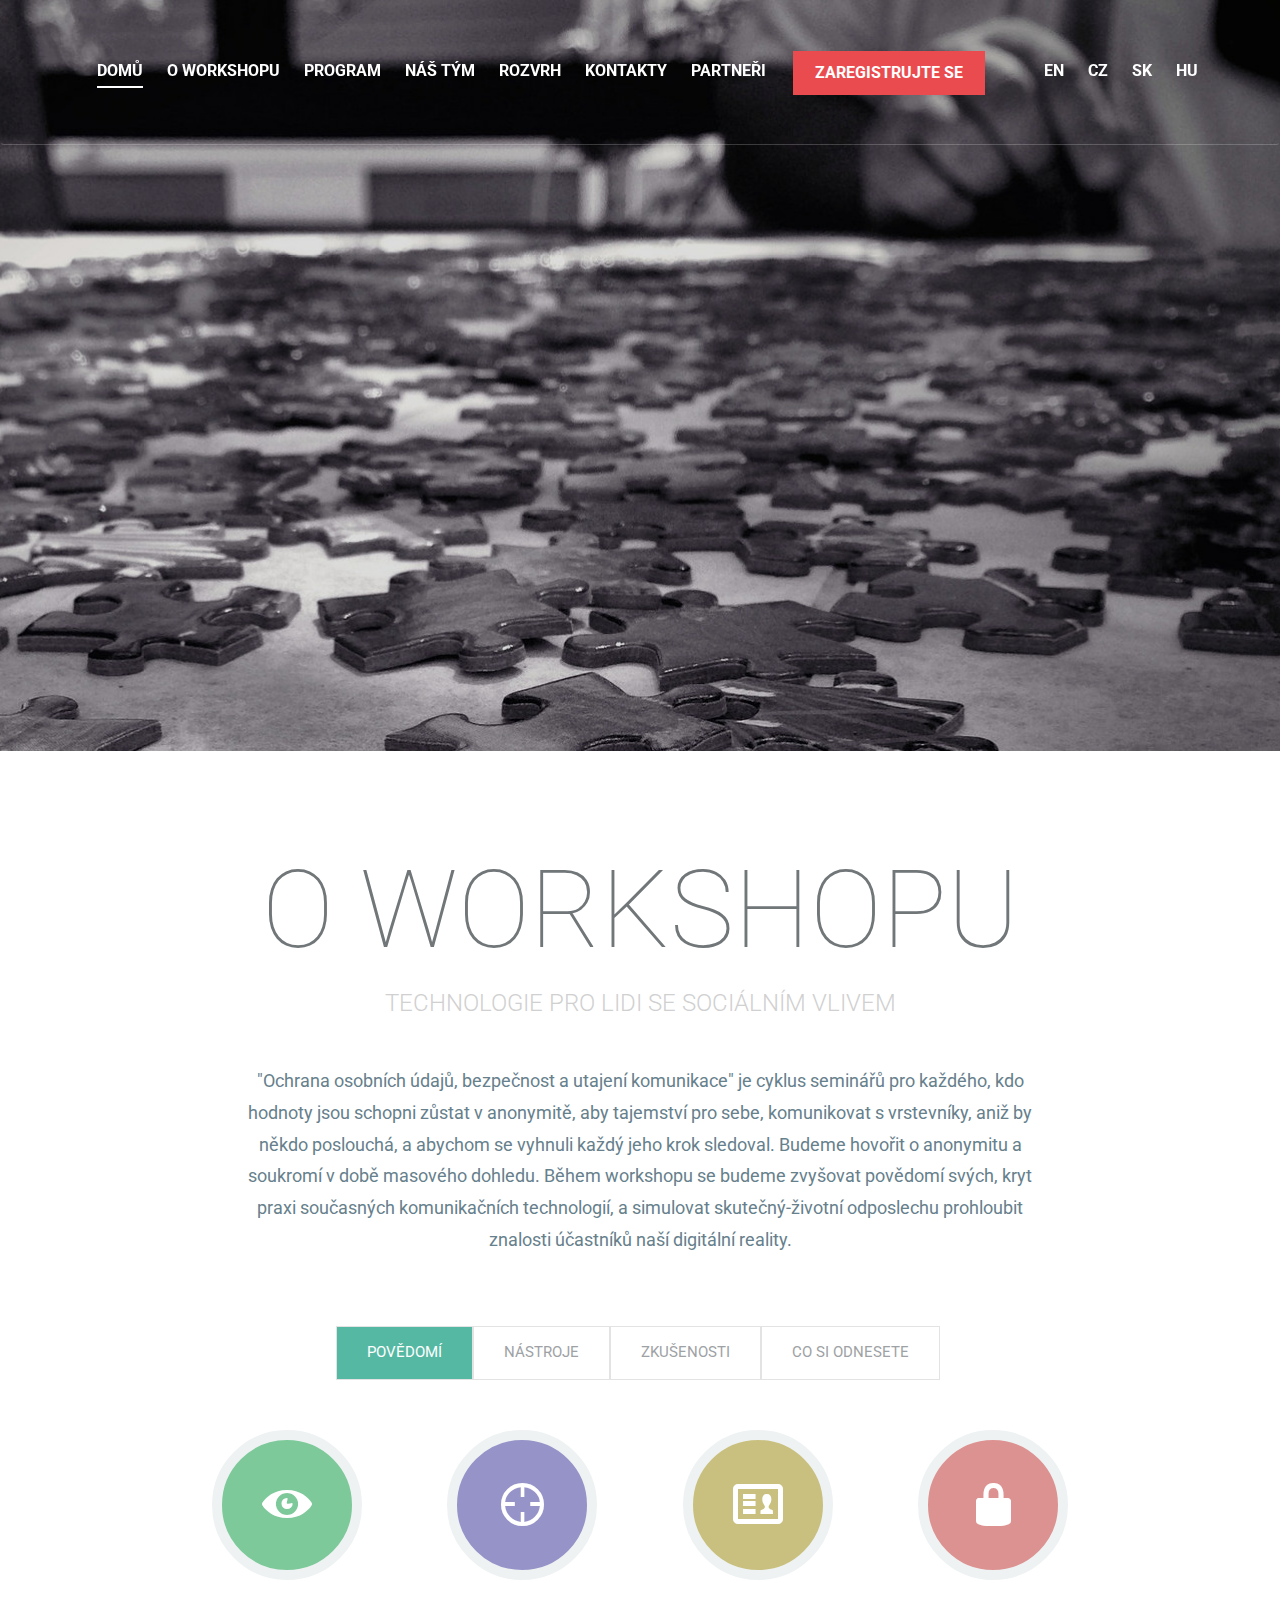
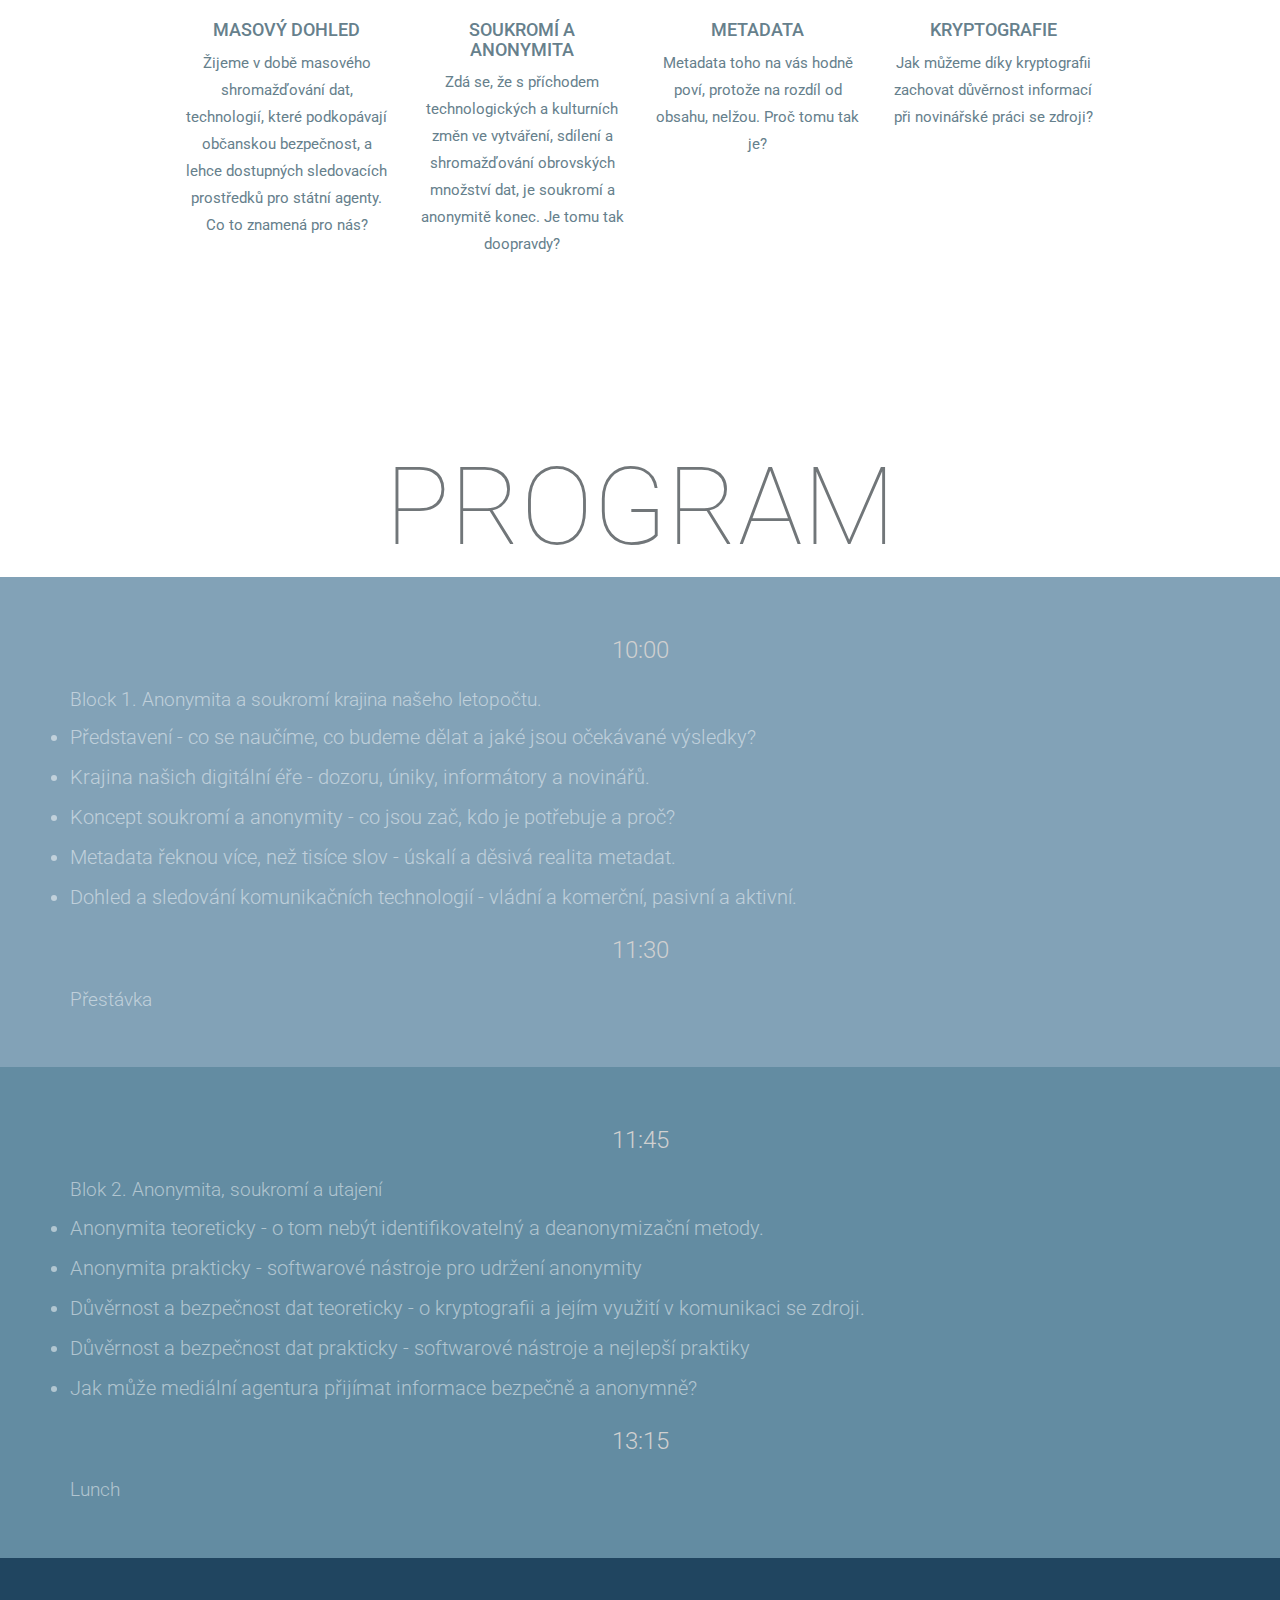
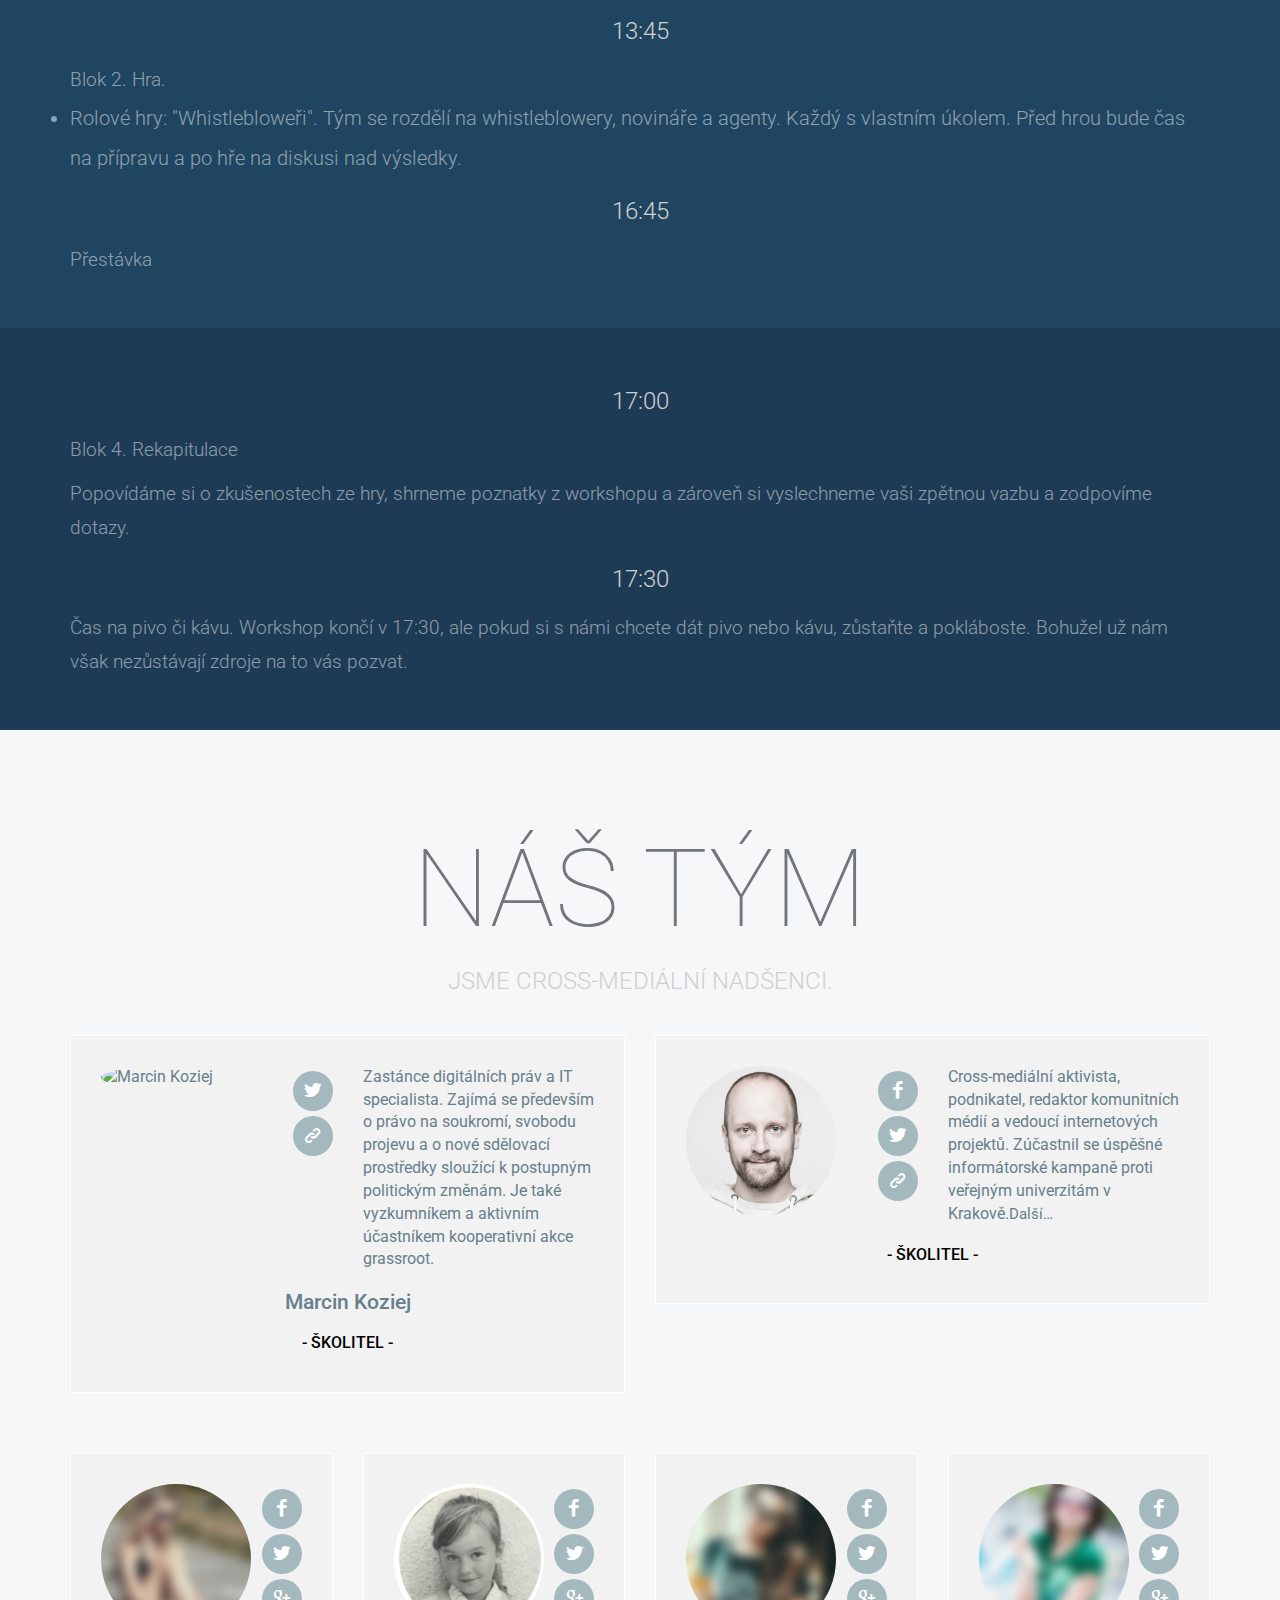
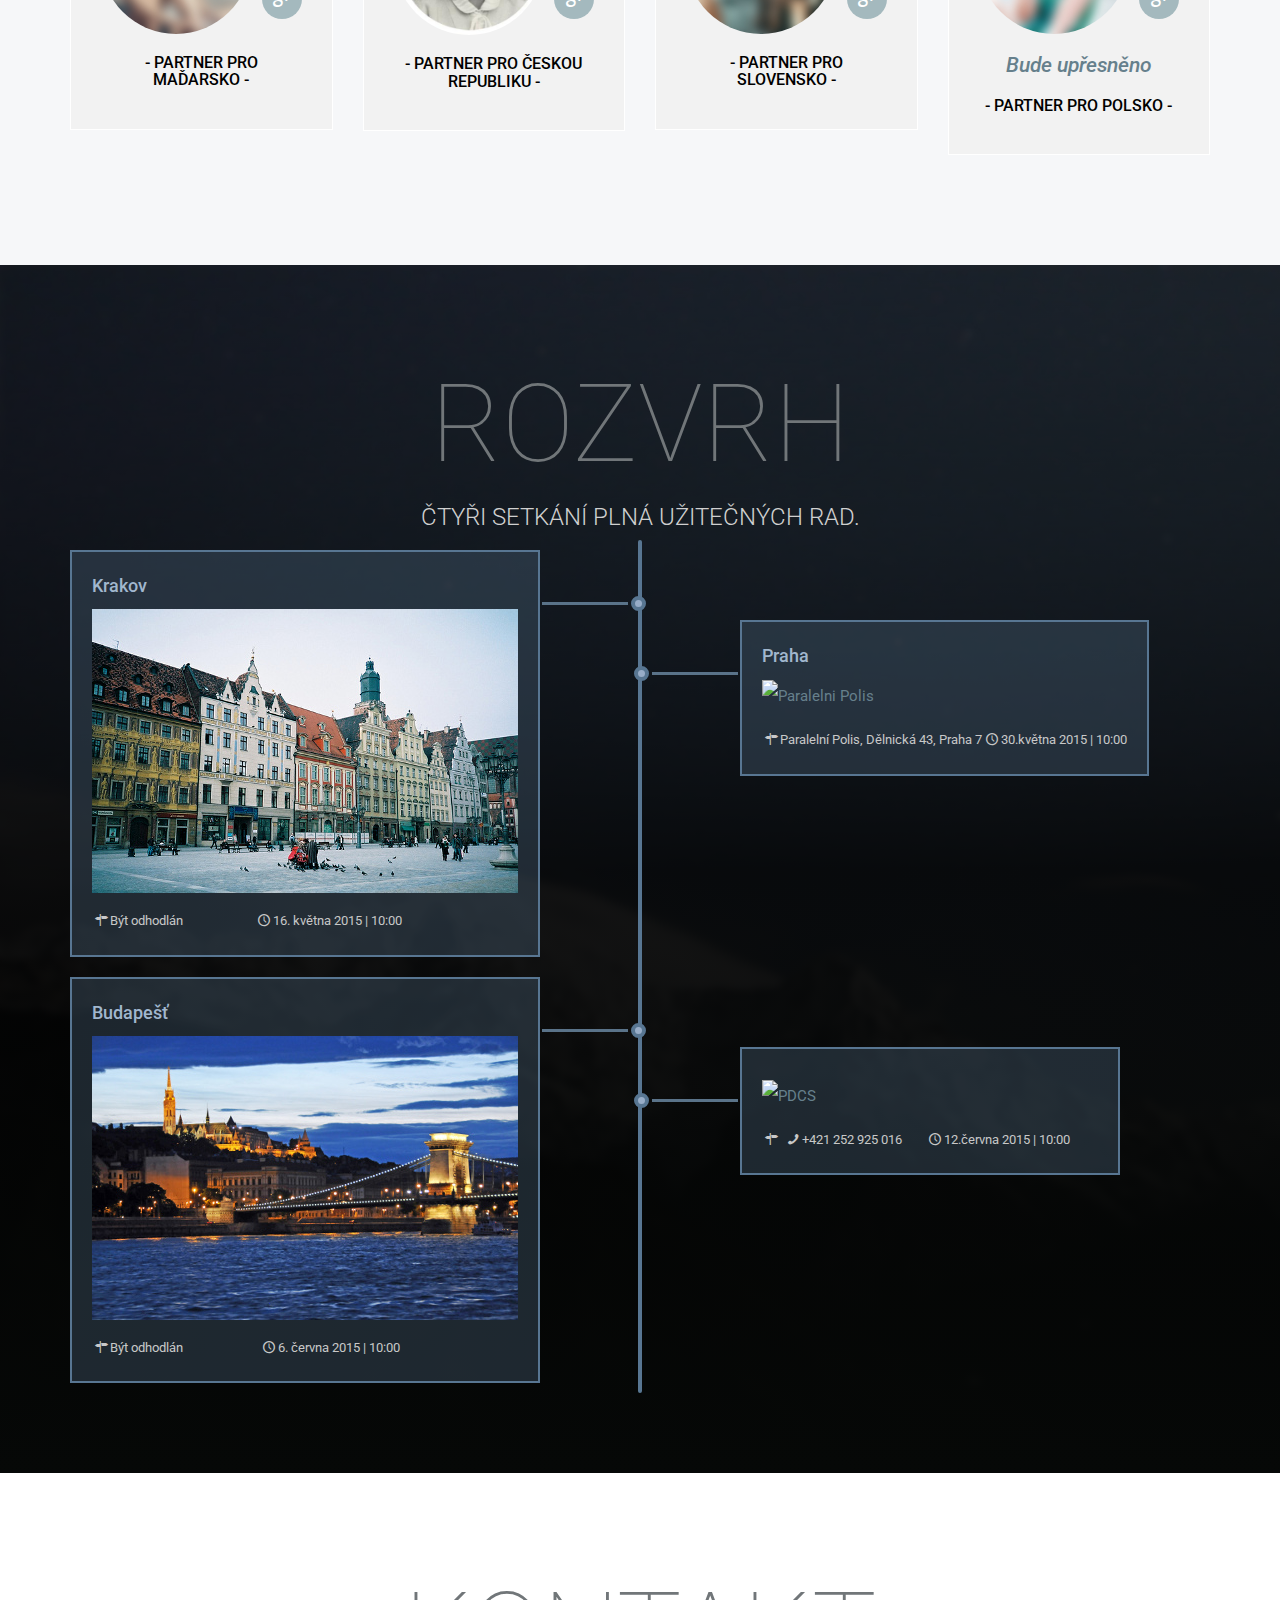
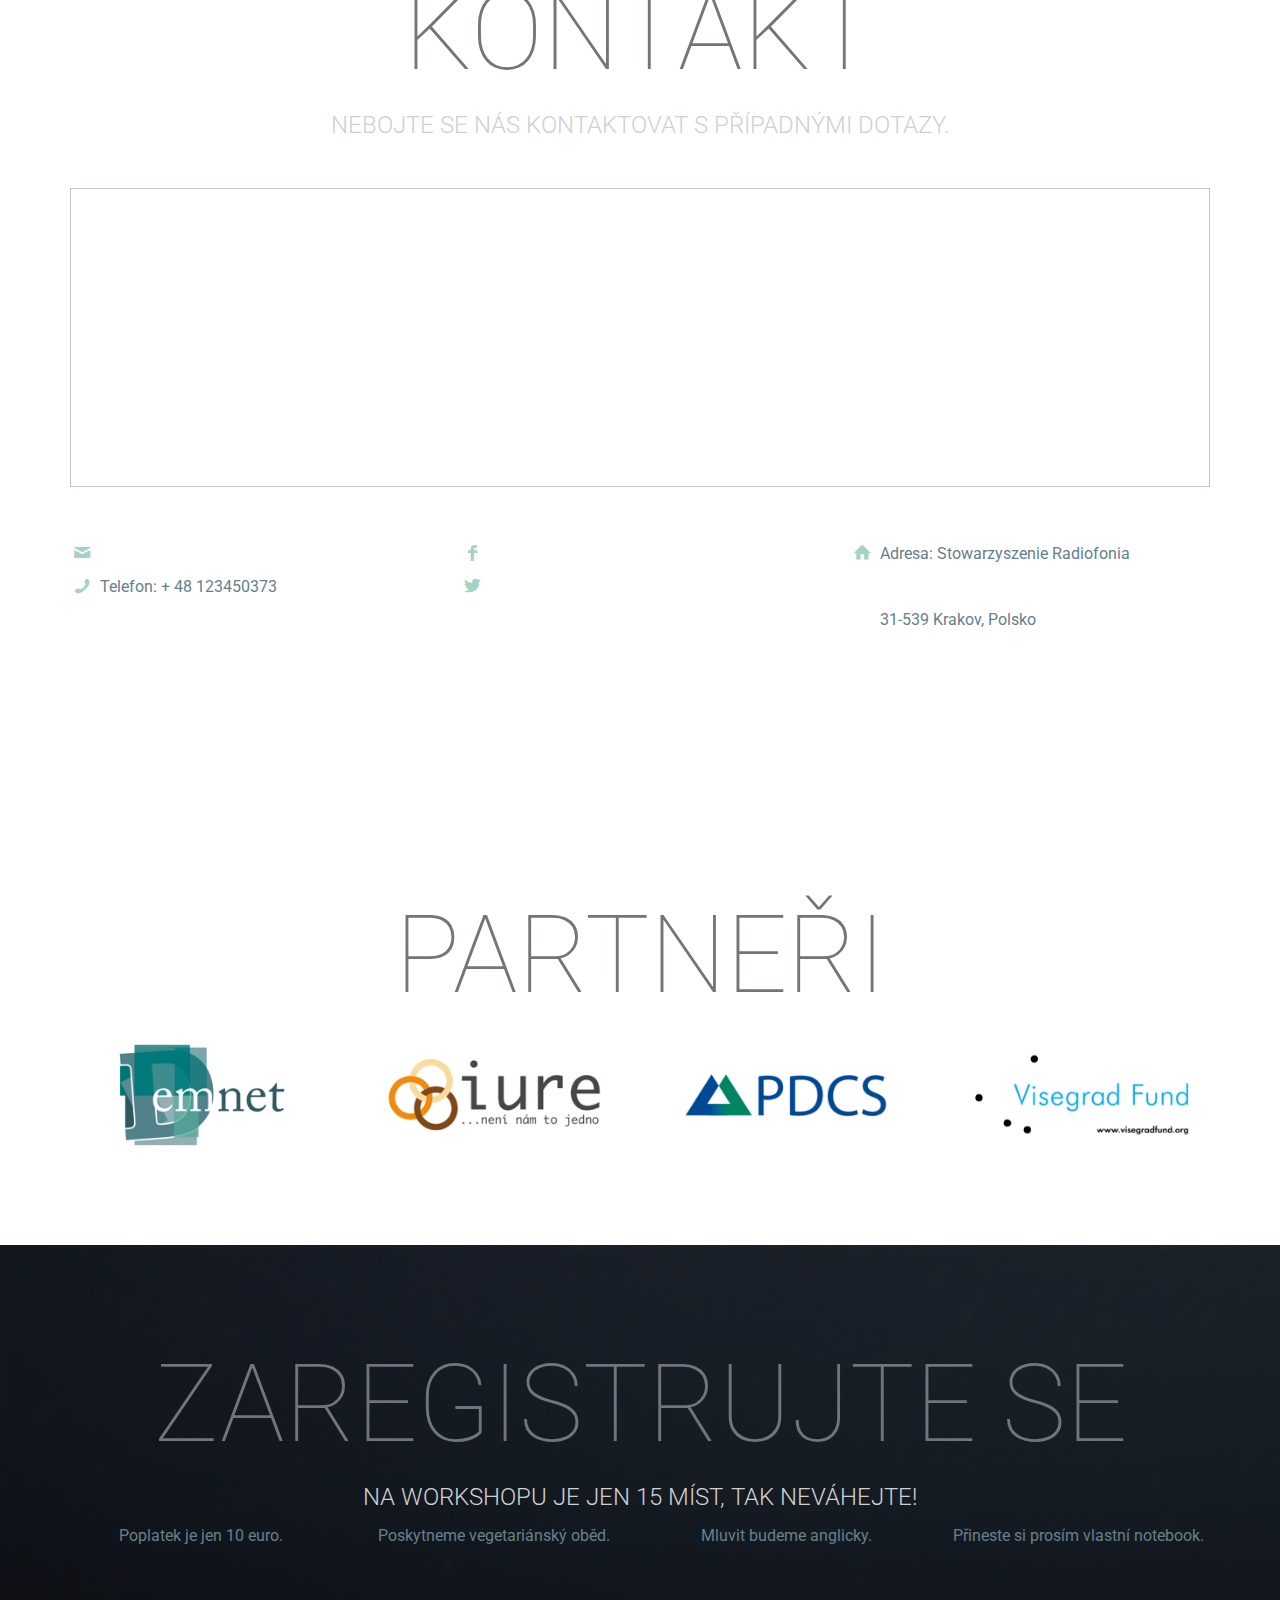
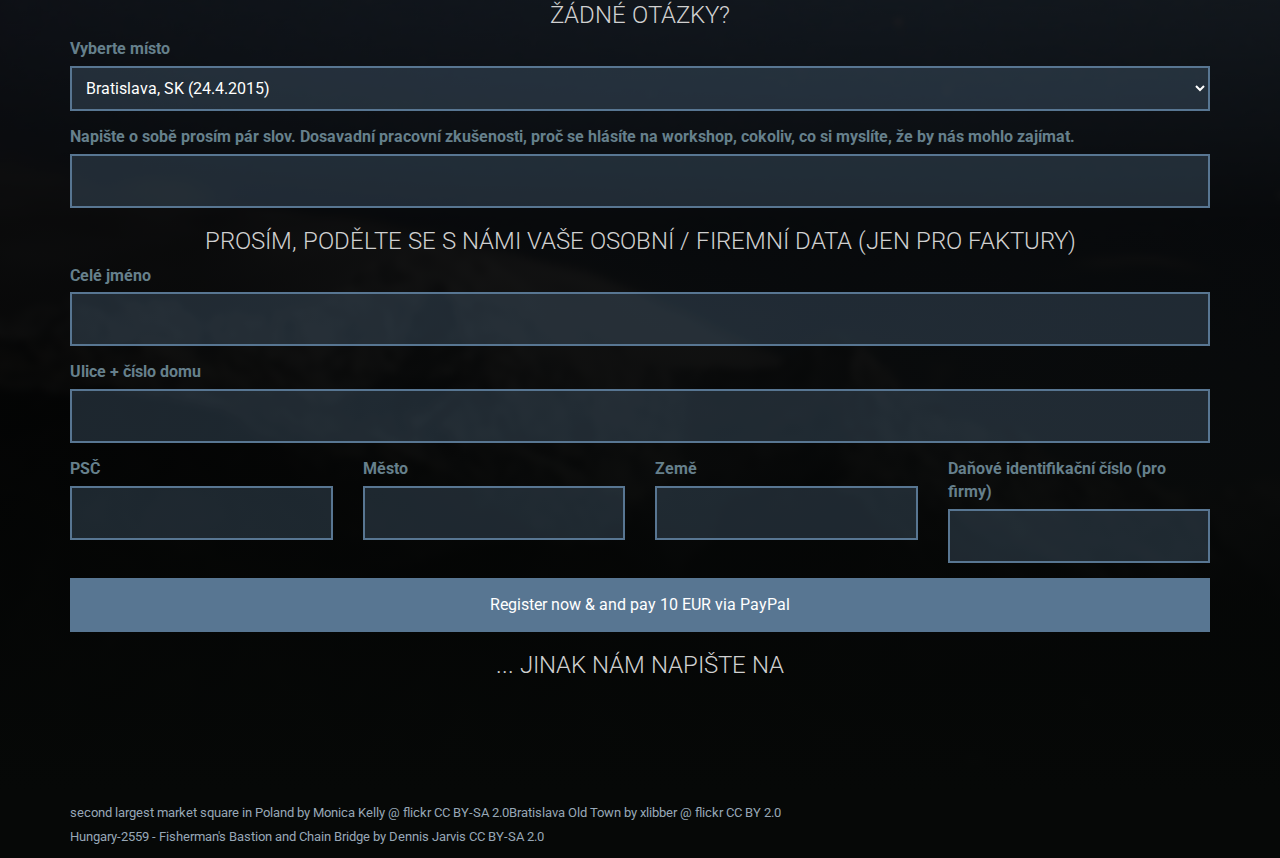
==== commit 69ae250d: "fixed translation for ML" ====
--- a/index.czech.html
+++ b/index.czech.html
@@ -6,13 +6,13 @@
 	<meta charset="utf-8">
 
 	<!-- Page Title -->
-	<title>Whistleblowers Workshop - Radiofonia</title>
+	<title>Ochrana osobních údajů, bezpečnost a utajení komunikačního Workshop - Radiofonia</title>
 
 	<!-- Responsive Metatag -->
 	<meta name="viewport" content="width=device-width, initial-scale=1, maximum-scale=1">
-	  
+
 	<!-- <meta http-equiv="X-UA-Compatible" content="IE=9" />-->
-	
+
 	<!-- CSS -->
 	<link rel="stylesheet" href="css/vendors/bootstrap.min.css">
 
@@ -20,13 +20,13 @@
 	<link rel="stylesheet" href="css/vendors/fontello.css">
 	<!--[if IE 7]>
 	<link rel="stylesheet" href="css/fontello-ie7.css" ><![endif]-->
-	
+
 	<!-- Owl Carousel -->
 	<link rel="stylesheet" href="js/vendors/owl-carousel/owl.carousel.css">
 	<link rel="stylesheet" href="js/vendors/owl-carousel/owl.theme.css">
 	<!-- Fancybox -->
 	<link rel="stylesheet" href="js/vendors/fancybox/jquery.fancybox.css">
-	
+
 	<!-- Slider Revolution -->
 	<link rel="stylesheet" href="js/vendors/revolution/css/settings.css">
 
@@ -38,7 +38,7 @@
 
 	<!-- HTML5 shim, for IE6-8 support of HTML5 elements -->
 	<!--[if lt IE 9]>
-		<script src="http://html5shim.googlecode.com/svn/trunk/html5.js"></script>        
+		<script src="http://html5shim.googlecode.com/svn/trunk/html5.js"></script>
 	<![endif]-->
 
 	<!-- Media queries -->
@@ -66,10 +66,10 @@
 					<!-- do we have a logo?? Radiofonia's? -->
 					<!--<a class="navbar-brand" href="index.html"><img src="img/logo.png" alt="//"></a>-->
 				</div>
-				
+
 				<!-- Collect the nav links, forms, and other content for toggling -->
 				<div class="collapse navbar-collapse">
-					<ul class="nav navbar-nav menu-effect">	
+					<ul class="nav navbar-nav menu-effect">
 						<li class="active"><a href="#home">Domů</a></li>
 						<li><a href="#about-us">O workshopu</a></li>
 						<li><a href="#events">Program</a></li>
@@ -77,12 +77,15 @@
 						<li><a href="#timeline">Rozvrh</a></li>
 						<li><a href="#contacts">Kontakty</a></li>
 						<li><a href="#partners">Partneři</a></li>
-						<li><a class="btn btn-donation" href="#register">Zaregistrujte se</a></li>		
+						<li><a class="btn btn-donation" href="#register">Zaregistrujte se</a></li>
 					</ul>
 
-					<ul class="nav navbar-nav navbar-right menu-effect">	
+					<ul class="nav navbar-nav navbar-right menu-effect">
 						<li><a href="index.html">EN</a></li>
 						<li><a href="index.czech.html">CZ</a></li>
+						<li><a href="index.slovak.html">SK</a></li>
+						<li><a href="index.hungarian.html">HU</a></li>
+
 					</ul>
 				</div>
 <!--/.nav-collapse -->
@@ -95,10 +98,12 @@
 				<ul>
 					<li data-transition="fade" data-slotamount="1">
 						<img src="img/slider/wh_slide_02.jpg" alt="//"> <!-- Puzzle, Kevin Dooley @ flickr, CC-BY 2.0 -->
-						<div class="caption lft txt" data-x="center" data-y="210" data-speed="1000" data-start="1000" data-easing="easeOutBack">		
-							<p>Whistlebloweři</p>
+						<div class="caption lft txt" data-x="center" data-y="210" data-speed="1000" data-start="1000" data-easing="easeOutBack">
 							<p>Soukromí, bezpečnost a důvěrnost v komunikaci</p>
 							<a href="#register" class="btn btn-slider">Zaregistrujte se na workshop</a>
+							<h3>
+<!--Nearest:  April 2014 --><span><!-- (--><a href="#timeline">Viz další termíny</a><!--)--></span>
+</h3>
 						</div>
 					</li>
 
@@ -120,7 +125,7 @@
 			<div class="container">
 				<h2>O workshopu</h2>
 				<h3>Technologie pro lidi se sociálním vlivem</h3>
-				<p>„Soukromí, bezpečnost a důvěrnost v komunikaci pro novináře a whistleblowery“ je cyklus workshopů o soukromí, ochraně dat a důvěrnosti, určený pro novináře, státní úředníky a občany, kteří chtějí poukázat (whistleblowing) na přestupky či na doměle nepoctivou nebo protiprávní činnost. Prakticky zaměřené semináře, jejichž součástí jsou simulace reálných situací, zahrnují trénink v oblasti současných komunikačních technologií, povědomí o ochraně soukromí, bezpečnosti a důvěrnosti a schopnosti potřebné k jejich udržení.</p>
+				<p>"Ochrana osobních údajů, bezpečnost a utajení komunikace" je cyklus seminářů pro každého, kdo hodnoty jsou schopni zůstat v anonymitě, aby tajemství pro sebe, komunikovat s vrstevníky, aniž by někdo poslouchá, a abychom se vyhnuli každý jeho krok sledoval. Budeme hovořit o anonymitu a soukromí v době masového dohledu. Během workshopu se budeme zvyšovat povědomí svých, kryt praxi současných komunikačních technologií, a simulovat skutečný-životní odposlechu prohloubit znalosti účastníků naší digitální reality.</p>
 
 				<!-- Nav tabs -->
 				<ul class="nav nav-tabs tabs-horizontal text-center" role="tablist">
@@ -214,10 +219,10 @@
 						</div>
 					</div>
 
-				</div>	
-				
-			</div>
-		</article>	
+				</div>
+
+			</div>
+		</article>
 		<!-- end About Us-->
 
 
@@ -234,12 +239,12 @@
 
 <h3>10:00</h3>
 
-<p>Blok 1. Whistleblowing a soukromí v dnešní době</p>
+<p>Block 1. Anonymita a soukromí krajina našeho letopočtu.</p>
 
 <ul>
 <li>Představení - co se naučíme, co budeme dělat a jaké jsou očekávané výsledky?</li>
-<li>Whistlebloweři a média - o novinářské praxi.</li>
-<li>Jak navázat kontakt a udržet ho?</li>
+<li>Krajina našich digitální éře - dozoru, úniky, informátory a novinářů.</li>
+<!--<li>How to make first contact and keep it?</li>-->
 <li>Koncept soukromí a anonymity - co jsou zač, kdo je potřebuje a proč?</li>
 <li>Metadata řeknou více, než tisíce slov - úskalí a děsivá realita metadat.</li>
 <li>Dohled a sledování komunikačních technologií - vládní a komerční, pasivní a aktivní.</li>
@@ -344,9 +349,7 @@
 									<figure><img src="img/team/ml.jpg" alt="Marcin Lewandowski"></figure>
 								</div>
 
-								<div class="col-md-6">
-Cross-media activist, entrepreneur, community media editor, and team leader of online projects. He participated
-in successful whistleblowing campaign against public Universities in Kraków. <a href="http://portfolio.saepia.net/?utm_source=resume&amp;utm_medium=link&amp;utm_content=whistleblowers&amp;utm_campaign=me">Další…</a>
+								<div class="col-md-6">Cross-mediální aktivista, podnikatel, redaktor komunitních médií a vedoucí internetových projektů. Zúčastnil se úspěšné informátorské kampaně proti veřejným univerzitám v Krakově.<a href="http://portfolio.saepia.net/?utm_source=resume&amp;utm_medium=link&amp;utm_content=whistleblowers&amp;utm_campaign=me">Další…</a>
 								</div>
 
 							</div>
@@ -418,8 +421,19 @@
 
 
 				<div class="timeline">
-					
 					<ul class="columns">
+					<li>
+						<a href="#" class="timeline-item">
+							<h5>Krakov</h5>
+							<figure><img src="img/timeline/krakow.jpg" alt="Paralelni Polis"></figure>
+							<ul class="foot">
+								<li>
+<i class="icon-address"></i>Být odhodlán</li>
+								<li>
+<i class="icon-clock"></i>16. května 2015 | 10:00</li>
+							</ul>
+						</a>
+					</li>
 					<li>
 						<a href="#" class="timeline-item">
 							<h5>Praha</h5>
@@ -428,11 +442,23 @@
 								<li>
 <i class="icon-address"></i>Paralelní Polis, Dělnická 43, Praha 7</li>
 								<li>
-<i class="icon-clock"></i>11. dubna 2015 | 22:00</li>
+<i class="icon-clock"></i>30.května 2015 | 10:00</li>
 							</ul>
 						</a>
 					</li>
-	
+
+					<li>
+						<a href="#" class="timeline-item">
+							<h5>Budapešť</h5>
+							<figure><img src="img/timeline/budapest.jpg" alt="Paralelni Polis"></figure>
+							<ul class="foot">
+								<li>
+<i class="icon-address"></i>Být odhodlán</li>
+								<li>
+<i class="icon-clock"></i>6. června 2015 | 10:00</li>
+							</ul>
+						</a>
+					</li>
 					<li>
 						<a href="#" class="timeline-item">
 							<h5></h5>
@@ -444,35 +470,11 @@
 <i class="icon-phone"></i>+421 252 925 016</li>
 
 								<li>
-<i class="icon-clock"></i>24. dubna 2015 | 22:00</li>
+<i class="icon-clock"></i>12.června 2015 | 10:00</li>
 							</ul>
 						</a>
 					</li>
-					<li>
-						<a href="#" class="timeline-item">
-							<h5>Krakov</h5>
-							<figure><img src="img/timeline/krakow.jpg" alt="Paralelni Polis"></figure>
-							<ul class="foot">
-								<li>
-<i class="icon-address"></i></li>
-								<li>
-<i class="icon-clock"></i>16. května 2015 | 22:00</li>
-							</ul>
-						</a>
-					</li>
-					<li>
-						<a href="#" class="timeline-item">
-							<h5>Budapešť</h5>
-							<figure><img src="img/timeline/budapest.jpg" alt="Paralelni Polis"></figure>
-							<ul class="foot">
-								<li>
-<i class="icon-address"></i></li>
-								<li>
-<i class="icon-clock"></i>6. června 2015 | 22:00</li>
-							</ul>
-						</a>
-					</li>
-					</ul>
+				      </ul>
 				</div>
 			</div>
 		</article>
@@ -572,7 +574,7 @@
 			<div class="container">
 				<h2>Kontakt</h2>
 				<h3>Nebojte se nás kontaktovat s případnými dotazy.</h3>
-				
+
 				<div class="map"><div id="map"></div></div>
 
 				<div class="row">
@@ -675,15 +677,15 @@
 					<input type="hidden" name="on5" value="City">
 					<input type="hidden" name="on6" value="Country">
 					<input type="hidden" name="on7" value="Tax ID">
-					
+
 					<div class="form-group">
 						<label for="register-location">Vyberte místo</label>
 						<select name="os0" class="form-control" id="register-location">
-						  <option value="Prague, CZ (11.04.2015)">Praha, CZ (11.4.2015)</option>
 						  <option value="Bratislava, SK (24.04.2015)">Bratislava, SK (24.4.2015)</option>
 						  <option value="Kraków, PL (16.05.2015)">Krakov, PL (16.5.2014)</option>
+						  <option value="Prague, CZ (30.05.2015)">Praha, ČR (30.05.2015)</option>
 						  <option value="Budapest, HU (06.06.2015)">Budapešť, HU (6.6.2015)</option>
-						</select> 
+						</select>
 					</div>
 
 					<div class="form-group">
@@ -726,7 +728,7 @@
 								<input type="text" name="os7" maxlength="10" class="form-control" id="register-invoice-taxid">
 							</div>
 						</div>
-					</div>						
+					</div>
 
 
 					<div class="form-group">
@@ -739,10 +741,10 @@
 					<img alt="" border="0" src="https://www.paypalobjects.com/pl_PL/i/scr/pixel.gif" width="1" height="1">
 				</form>
 
-				
-			</div>
-		</article>	
-		<!-- end Register -->		
+
+			</div>
+		</article>
+		<!-- end Register -->
 
 	</section>
 	<!-- end Content -->
@@ -757,7 +759,7 @@
 			<p class="address"></p>
 		</div>
 	</footer>
-	<!-- end Footer --> 
+	<!-- end Footer -->
 
 
 
@@ -775,7 +777,7 @@
 
 		<!-- Owl Carousel -->
 		<script src="js/vendors/owl-carousel/owl.carousel.js"></script>
-		
+
 		<!-- Fancybox -->
 		<script src="js/vendors/fancybox/jquery.fancybox.js"></script>
 
@@ -809,7 +811,7 @@
 		  if(isProduction()) {
 		    ga('create', 'UA-41304992-7', 'auto');
 		    ga('send', 'pageview');
-		  
+
 		    setTimeout(function() {
 		      ga('send', 'event', 'activity', '30s');
 		    }, 30000);
--- a/css/styles.css
+++ b/css/styles.css
@@ -1412,7 +1412,7 @@
   font-size: 1em;
   font-weight: 700;
   line-height: 30px;
-  margin: 55px 15px;
+  margin: 55px 12px;
   padding: 0;
   position: relative;
   text-transform: uppercase;
@@ -1691,6 +1691,12 @@
 .bannercontainer .tp-leftarrow,
 .bannercontainer .tp-rightarrow {
   display: none;
+}
+.bannercontainer h3 {
+    background-color: rgba(0,0,0,0.4);
+    display: block;
+    width: 50%;
+    margin: 0 auto;
 }
 /**
  *
@@ -2243,6 +2249,9 @@
   -ms-transition: all 0.2s linear 0s;
   transition: all 0.2s linear 0s;
 }
+.timeline .timeline-item li {
+    color: rgb(200,200,200);
+}
 .timeline .timeline-item:hover {
   border-color: #98adc8;
   color: #66808c;
@@ -2477,4 +2486,4 @@
 }
 .languages a:hover {
   color: rgba(255, 255, 255, 0.95);
-}+}
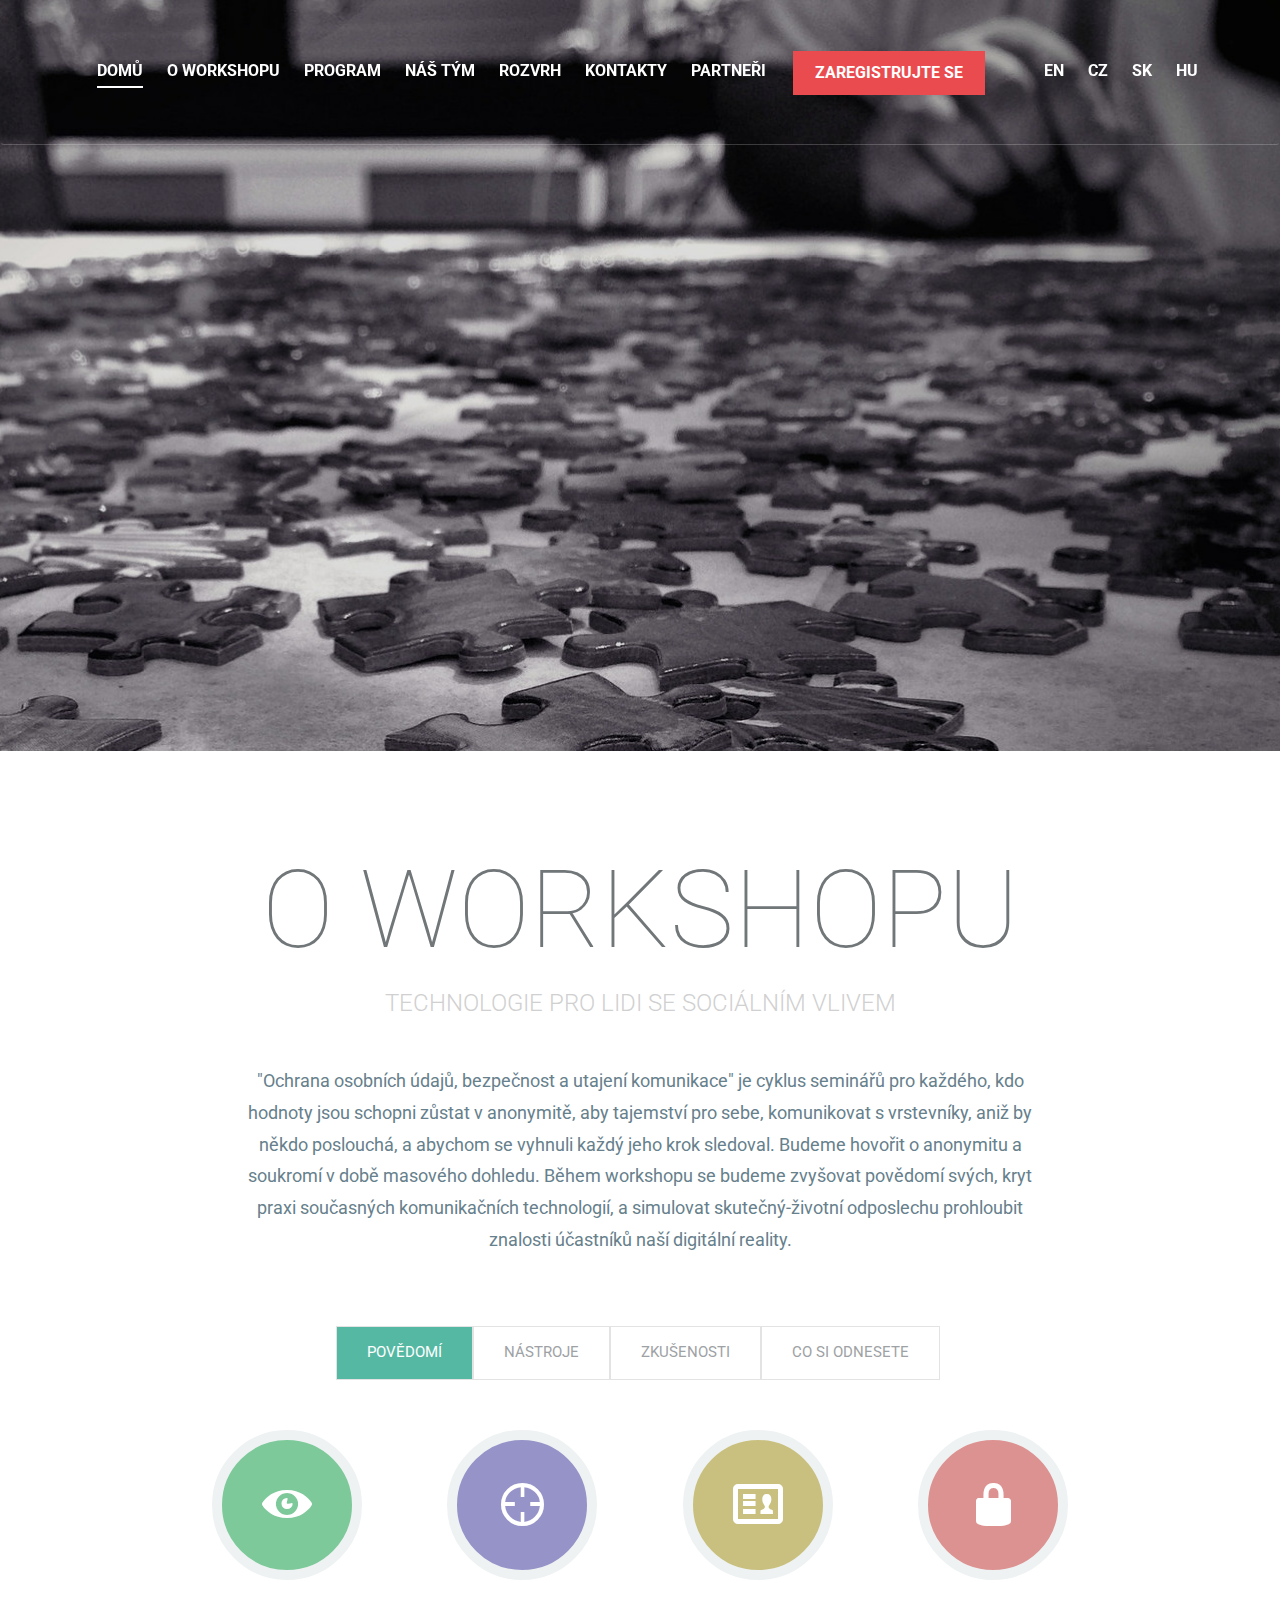
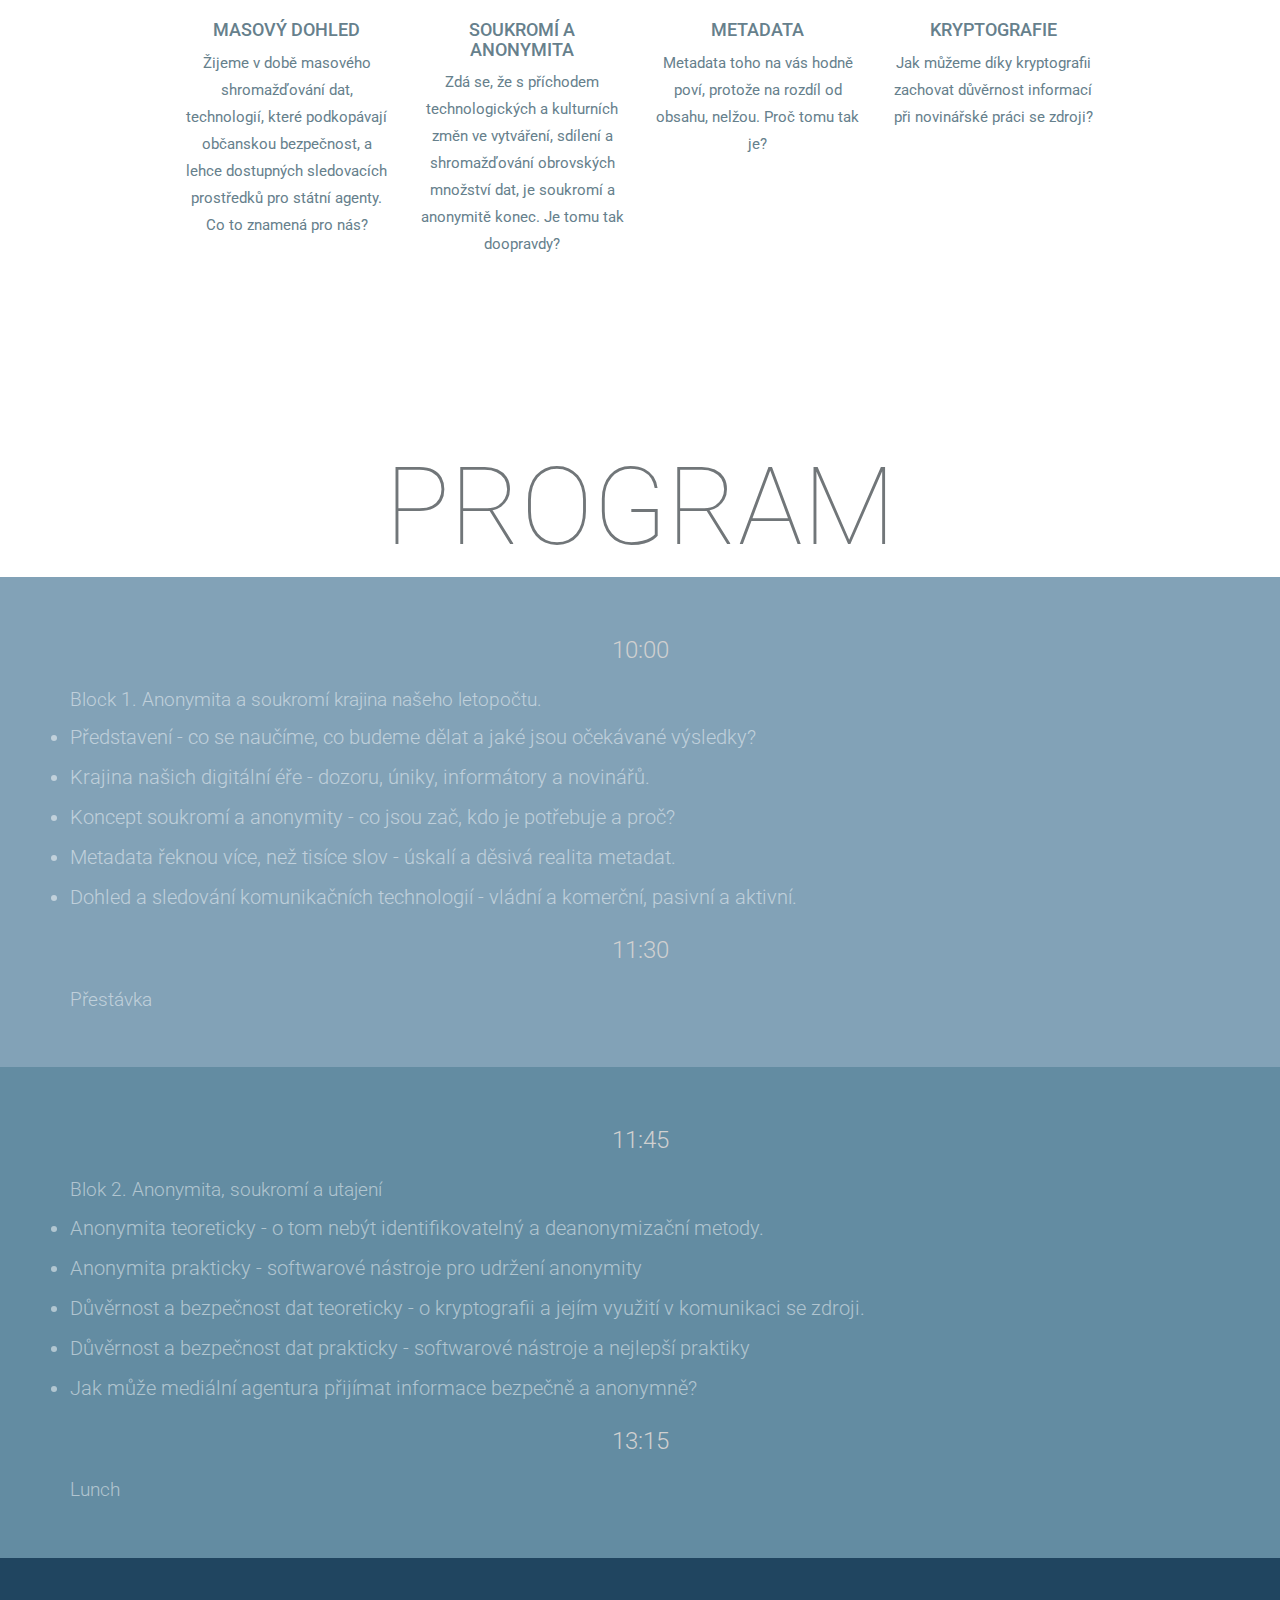
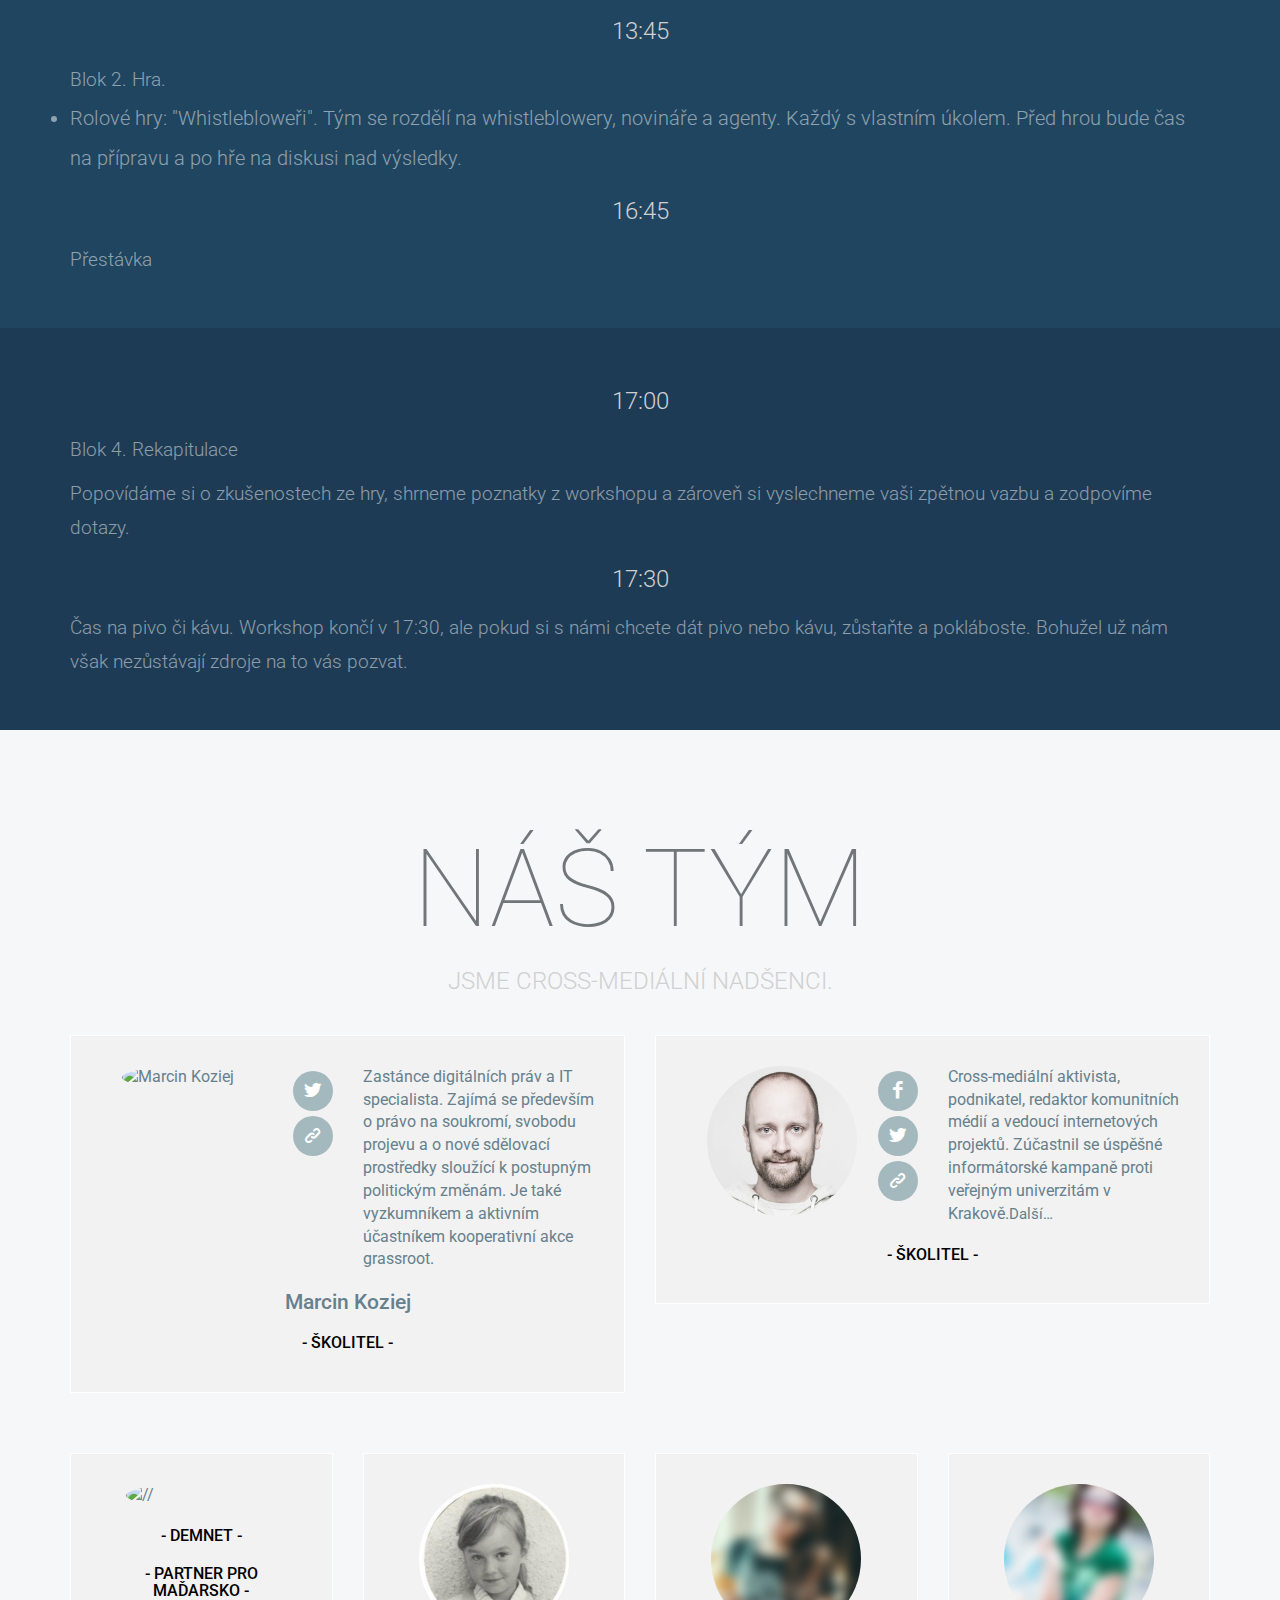
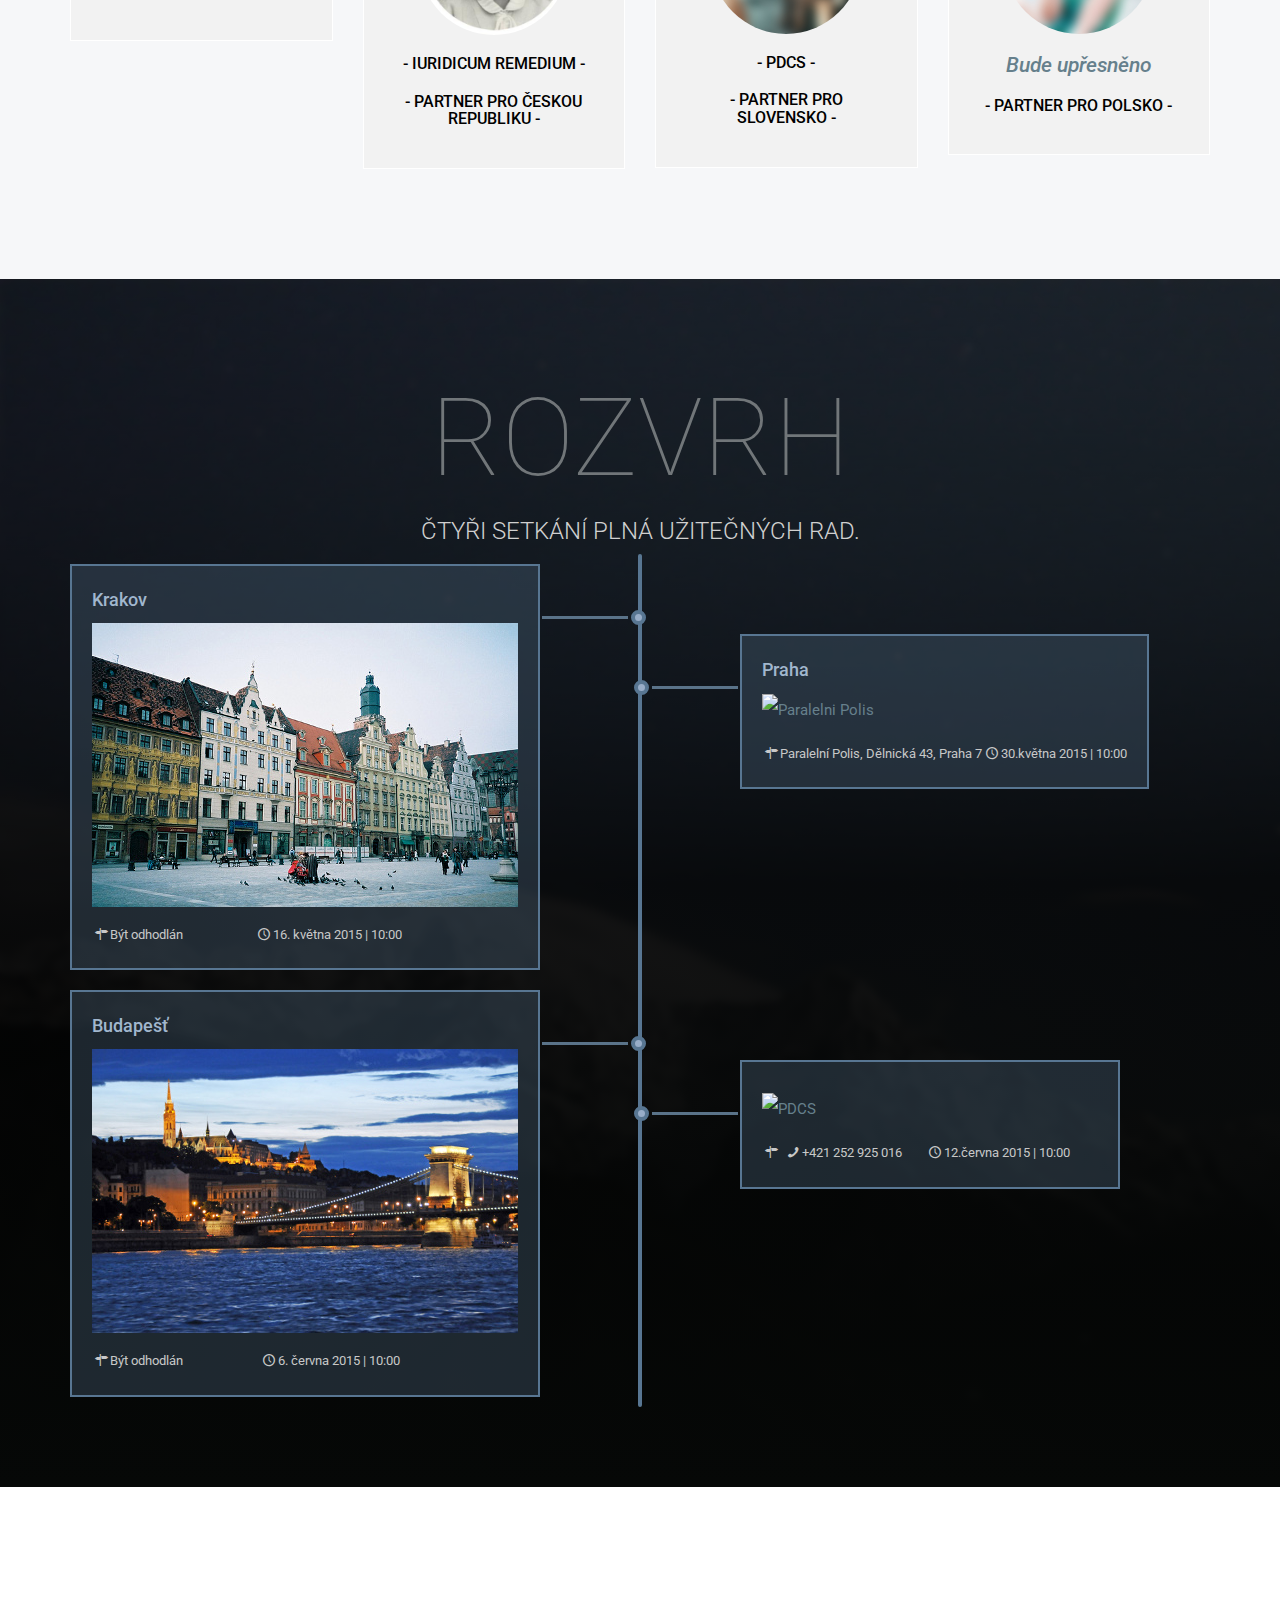
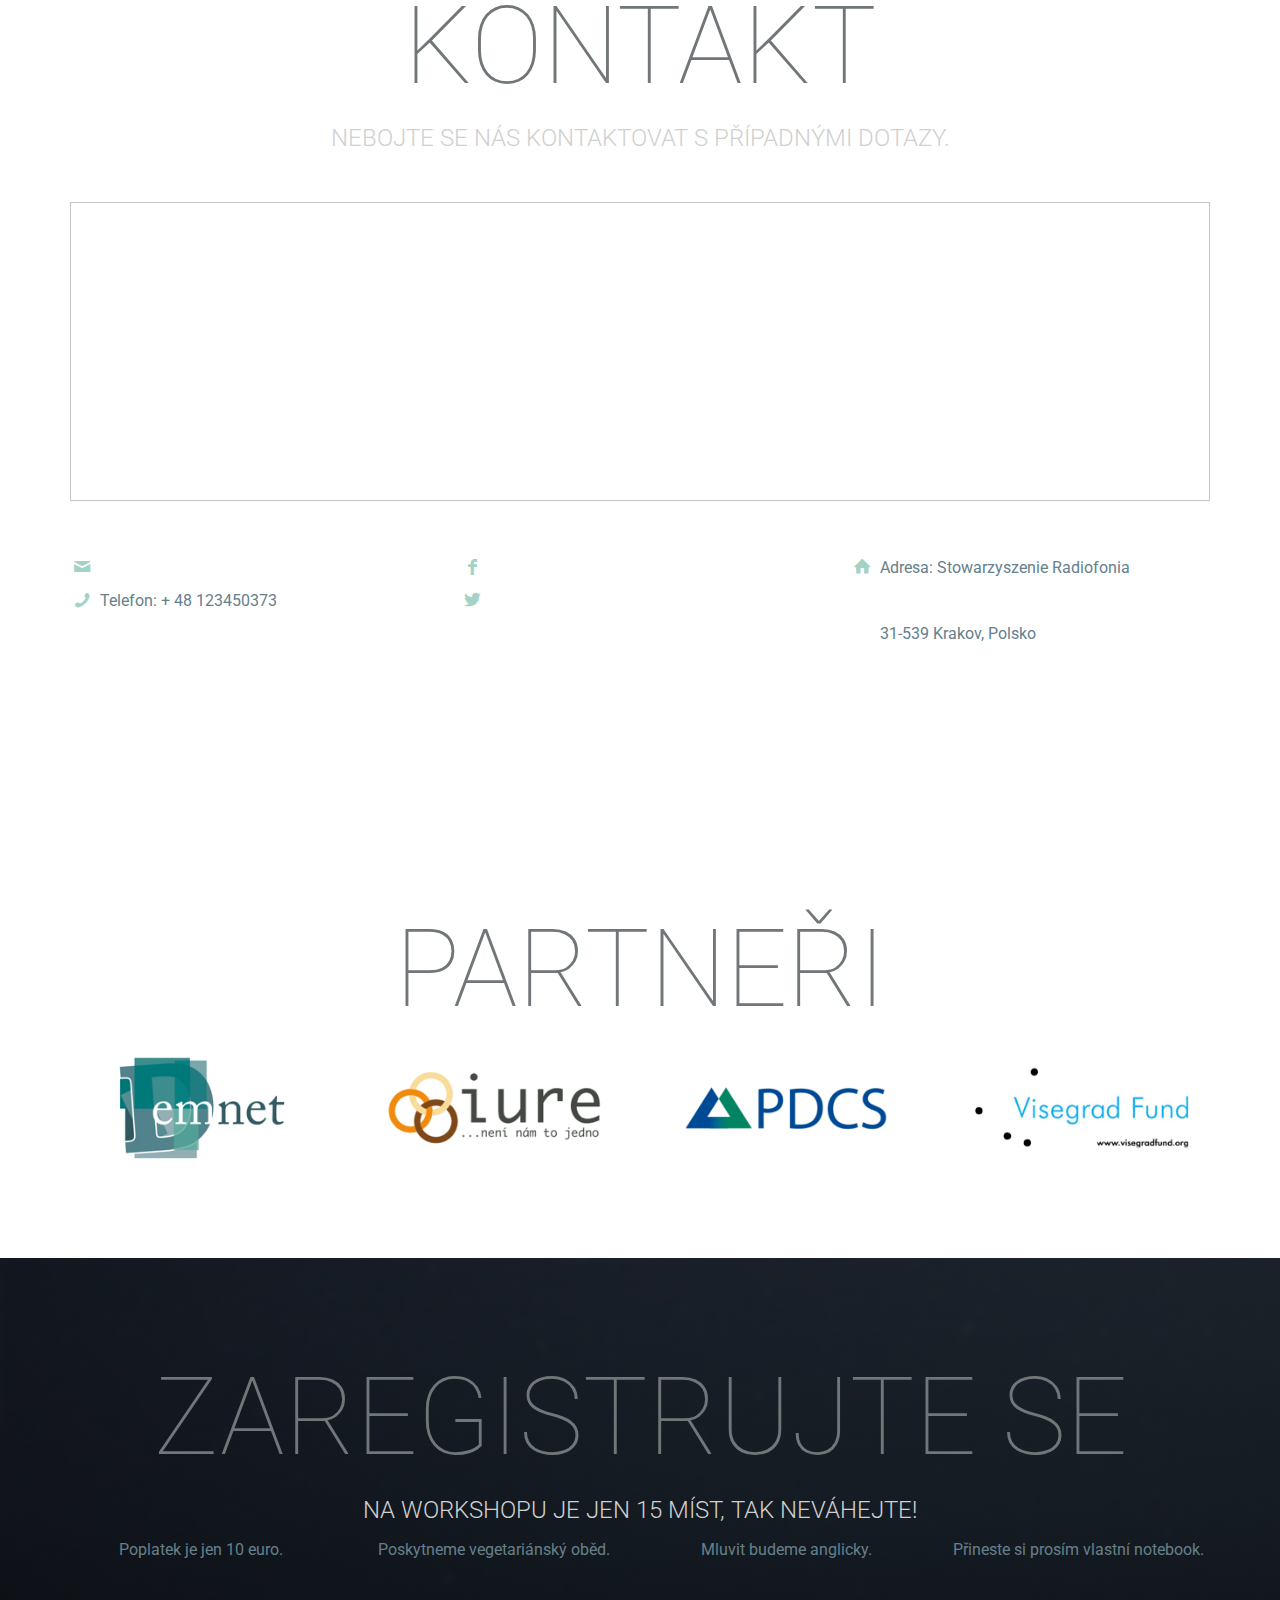
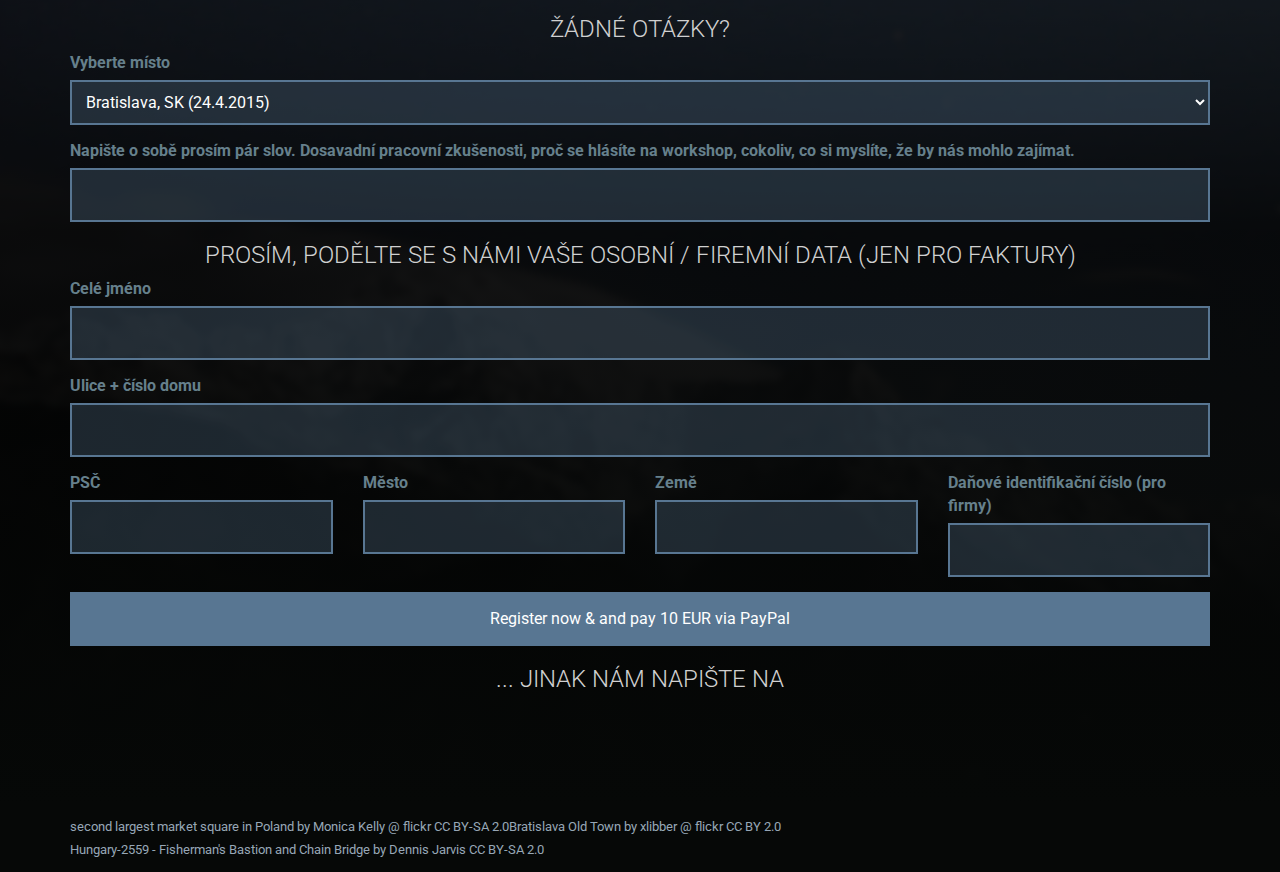
==== commit f9e55d9b: "Translated" ====
--- a/index.czech.html
+++ b/index.czech.html
@@ -361,47 +361,30 @@
 				<div class="row">
 					<div class="col-md-3 col-sm-6">
 						<div class="team-item">
-							<div class="social">
-								<a href=""><i class="icon-facebook"></i></a>
-								<a href=""><i class="icon-twitter"></i></a>
-								<a href=""><i class="icon-gplus"></i></a>
-							</div>
-							<figure><img src="img/team/people01.jpg" alt="//"></figure>
+							<figure><img src="img/team/hk.jpg" alt="//"></figure>
 							<h4></h4>
+							<h5>DemNet</h5>
 							<h5>Partner pro Maďarsko</h5>
 						</div>
 					</div>
 					<div class="col-md-3 col-sm-6">
 						<div class="team-item">
-							<div class="social">
-								<a href=""><i class="icon-facebook"></i></a>
-								<a href=""><i class="icon-twitter"></i></a>
-								<a href=""><i class="icon-gplus"></i></a>
-							</div>
 							<figure><img src="img/people/tereza.jpg" alt="//"></figure>
 							<h4></h4>
+							<h5>Iuridicum Remedium</h5>
 							<h5>Partner pro Českou republiku</h5>
 						</div>
 					</div>
 					<div class="col-md-3 col-sm-6">
 						<div class="team-item">
-							<div class="social">
-								<a href=""><i class="icon-facebook"></i></a>
-								<a href=""><i class="icon-twitter"></i></a>
-								<a href=""><i class="icon-gplus"></i></a>
-							</div>
 							<figure><img src="img/team/people03.jpg" alt="//"></figure>
 							<h4></h4>
+							<h5>PDCS</h5>
 							<h5>Partner pro Slovensko</h5>
 						</div>
 					</div>
 					<div class="col-md-3 col-sm-6">
 						<div class="team-item">
-							<div class="social">
-								<a href=""><i class="icon-facebook"></i></a>
-								<a href=""><i class="icon-twitter"></i></a>
-								<a href=""><i class="icon-gplus"></i></a>
-							</div>
 							<figure><img src="img/team/people04.jpg" alt="//"></figure>
 							<h4><i>Bude upřesněno</i></h4>
 							<h5>Partner pro Polsko</h5>
--- a/css/styles.css
+++ b/css/styles.css
@@ -2072,6 +2072,7 @@
   border-radius: 50%;
   overflow: hidden;
   width: 150px;
+  margin: 0 auto;
 }
 .team .team-item h4 {
   clear: both;
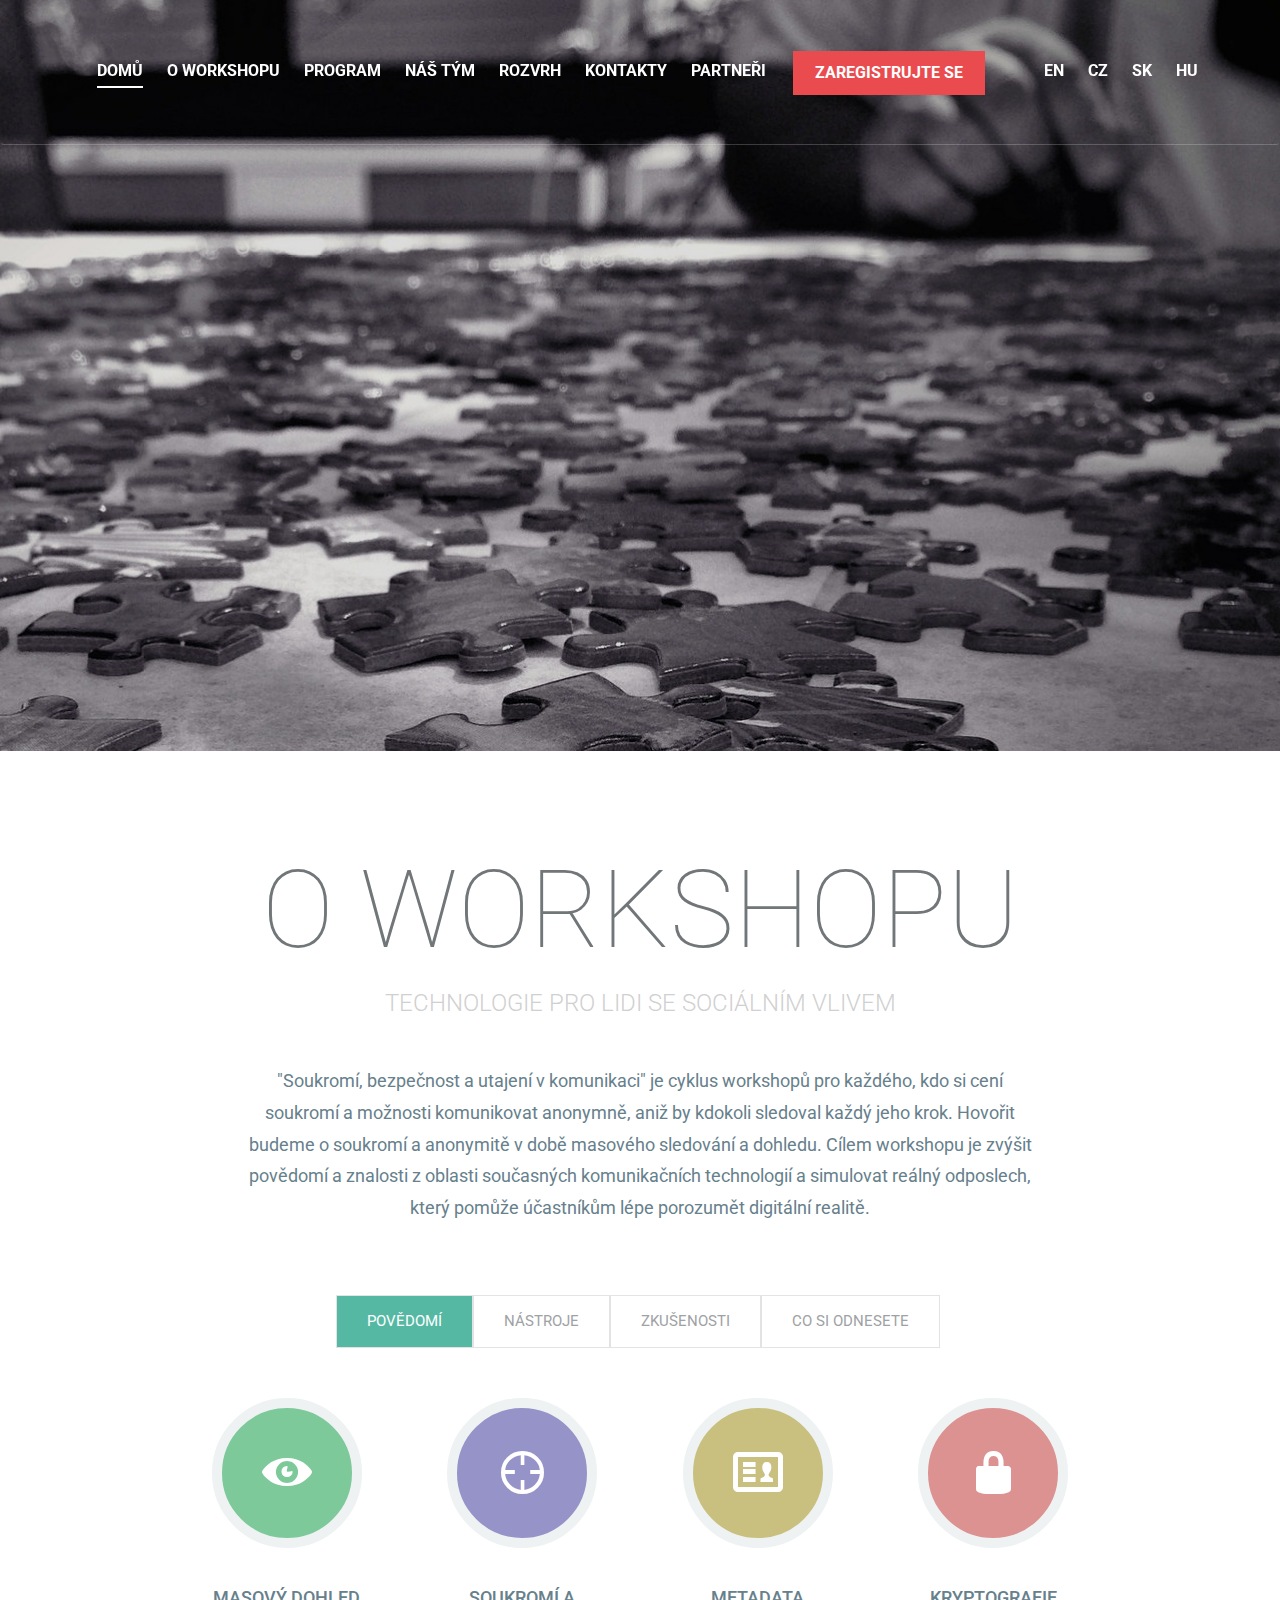
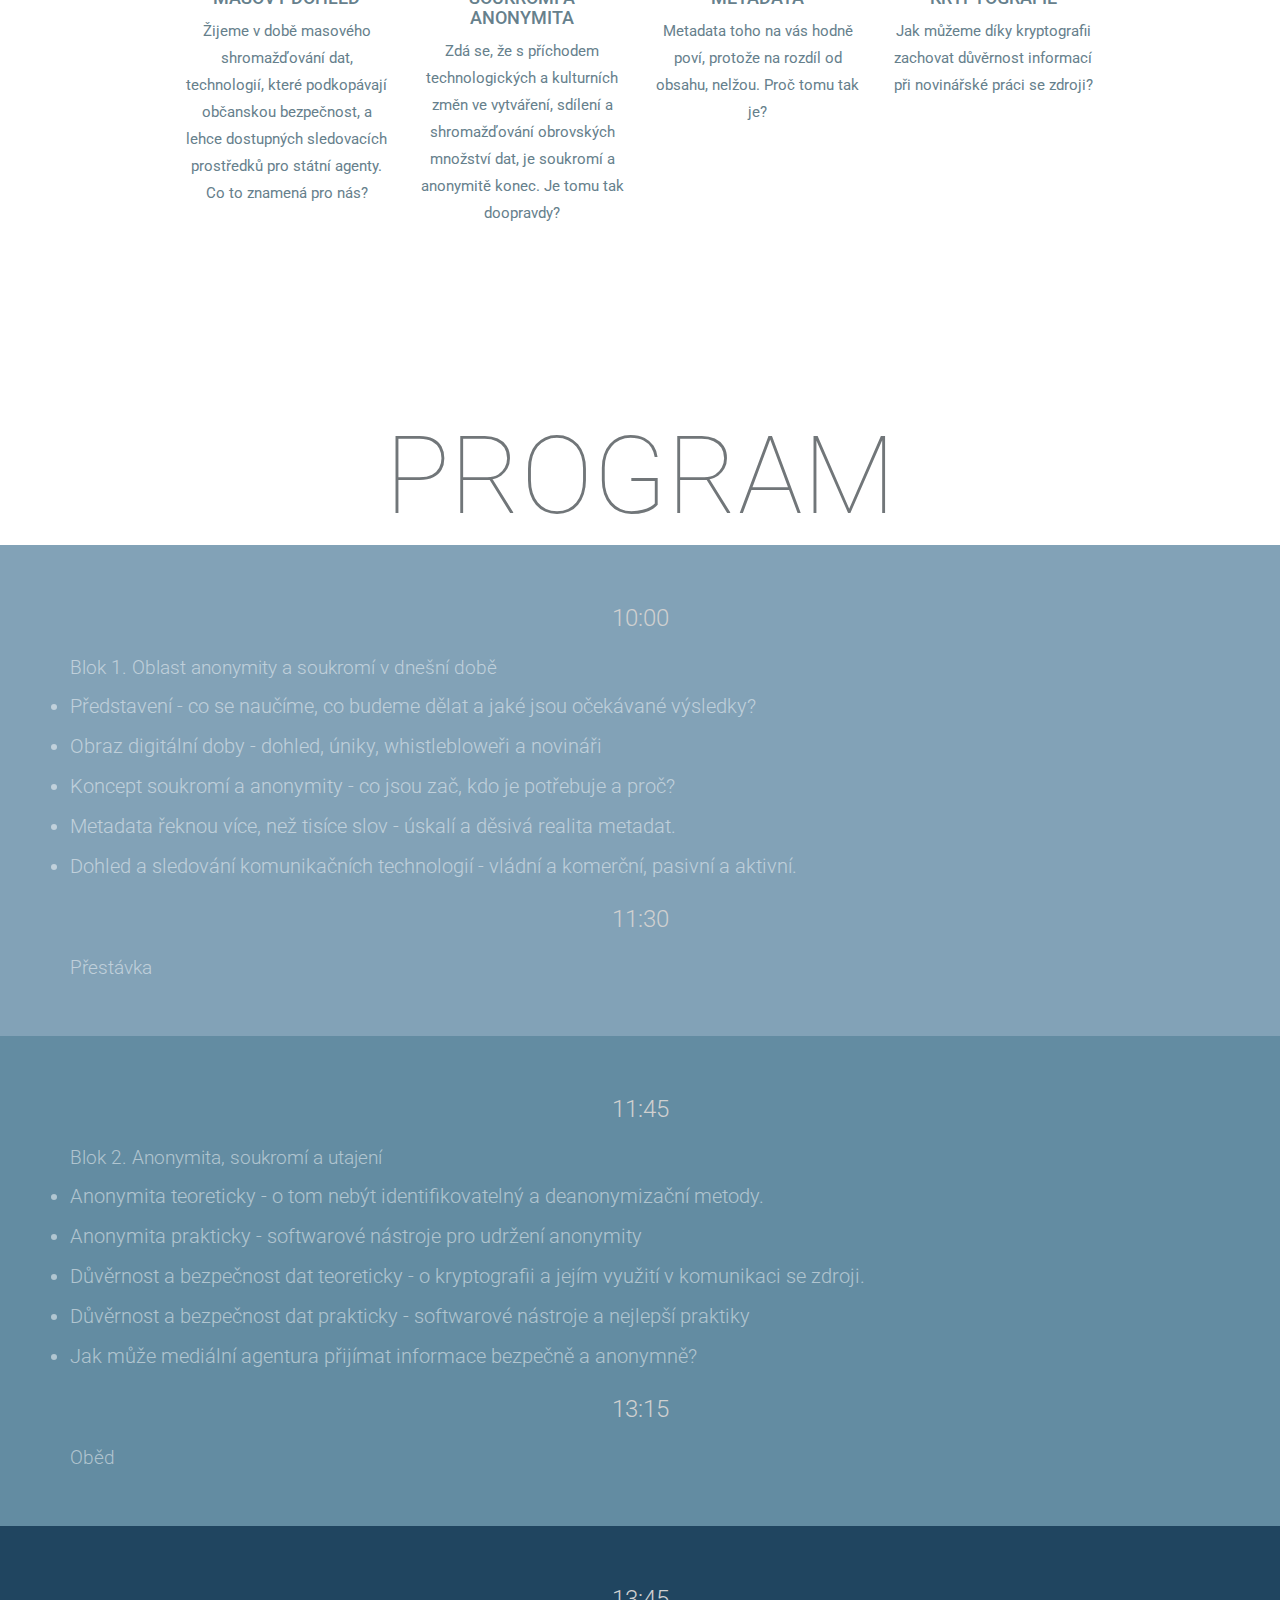
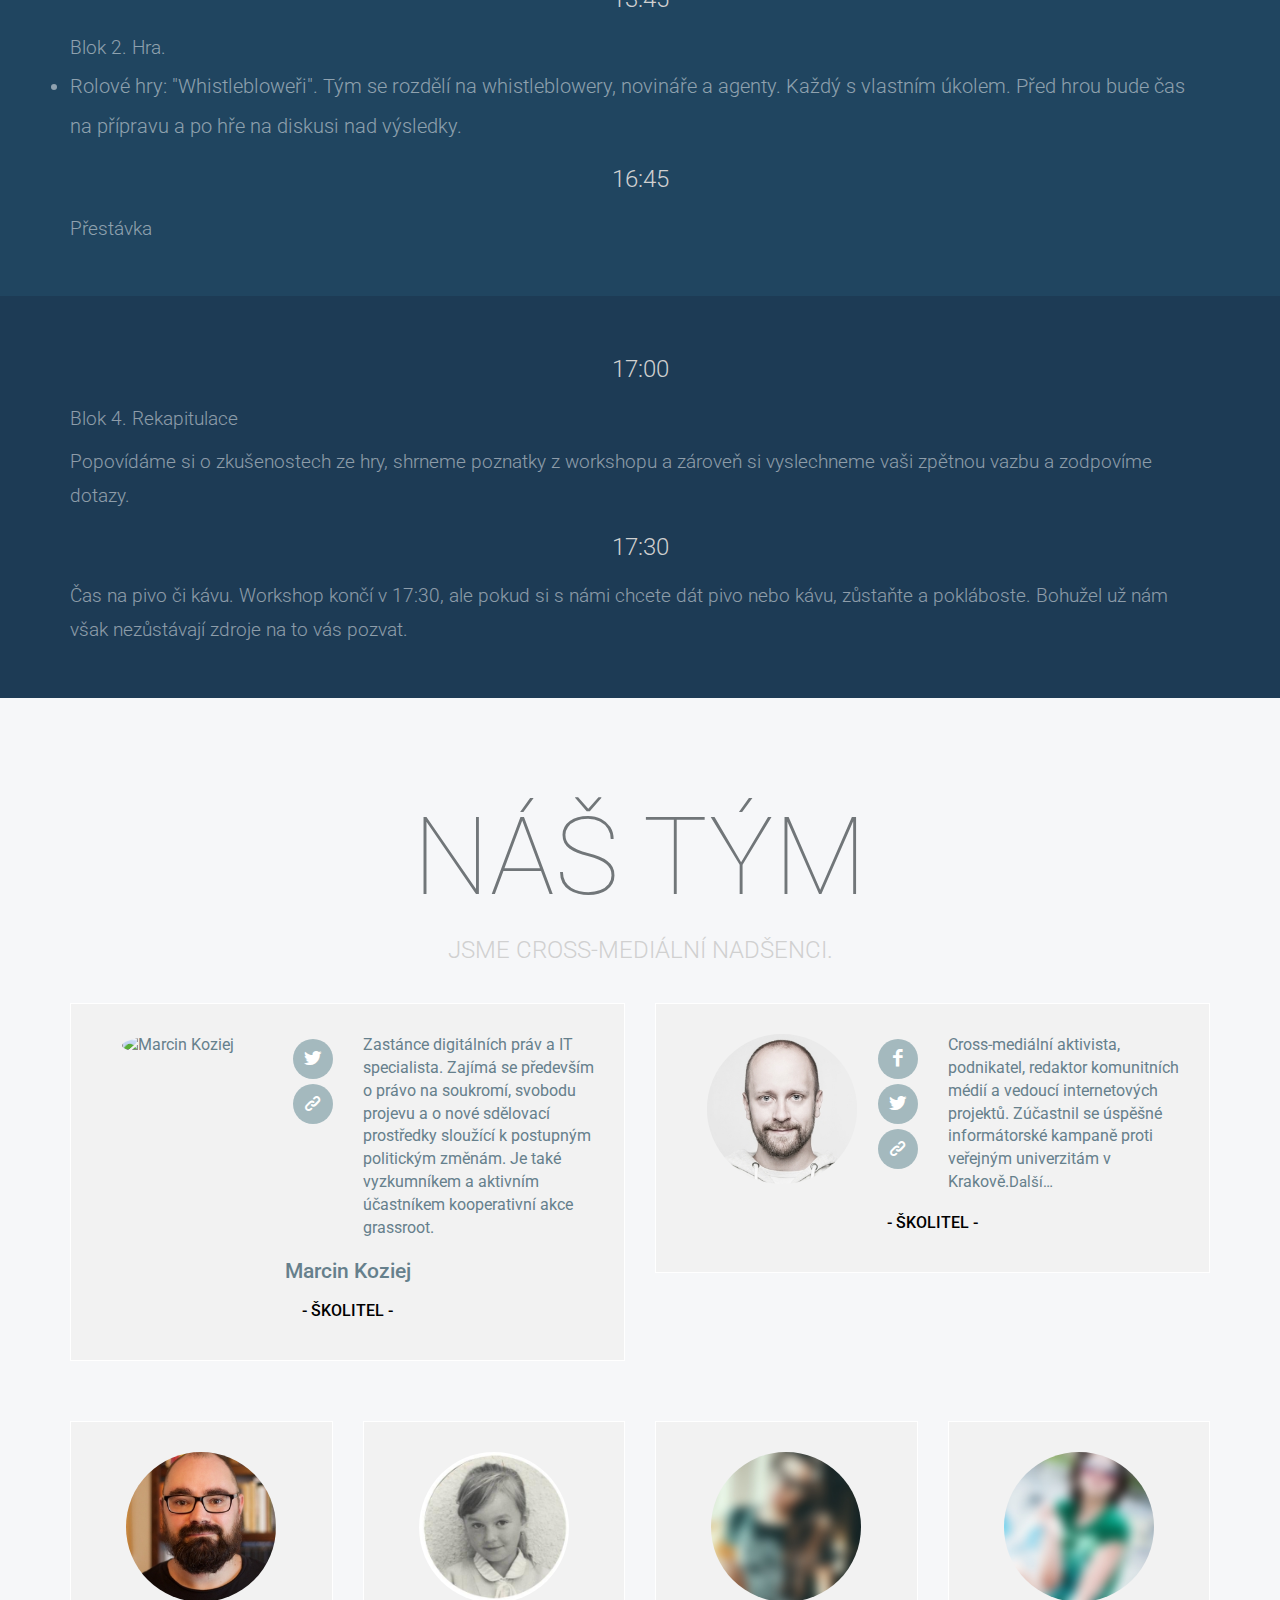
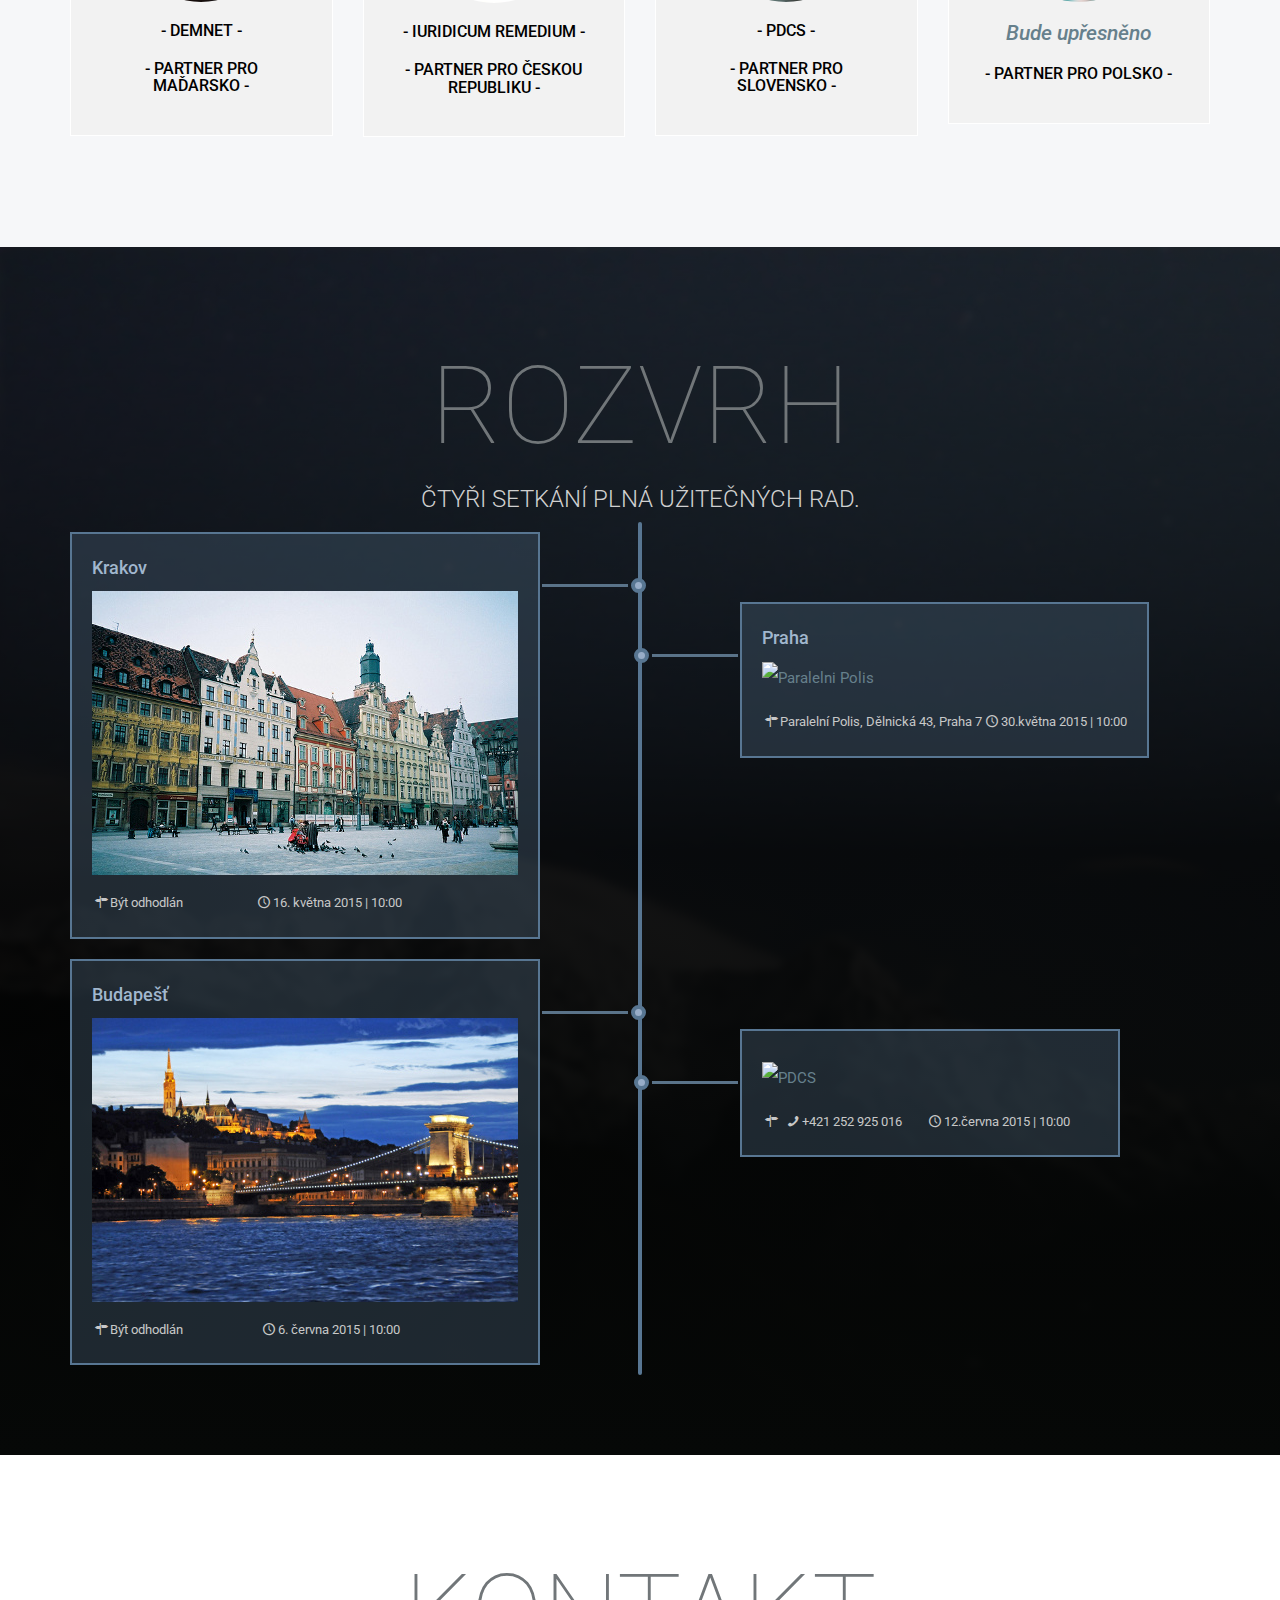
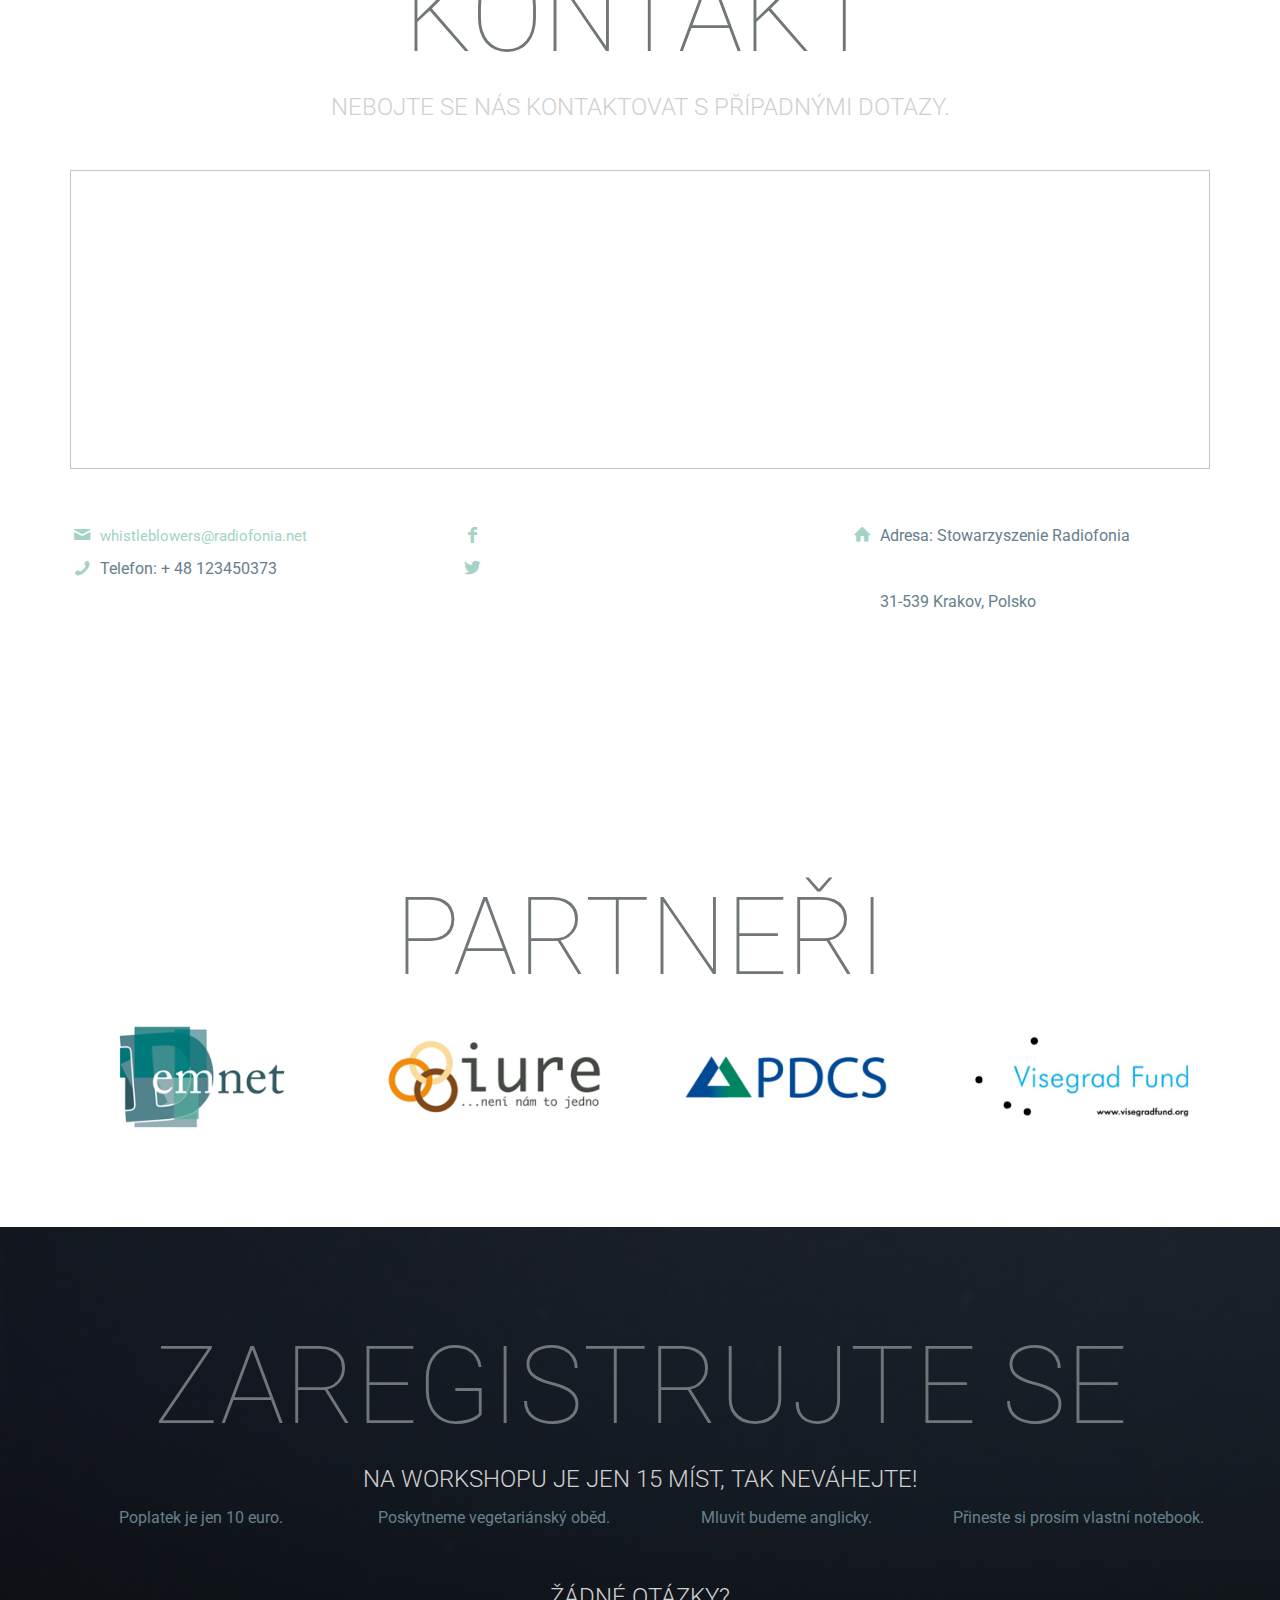
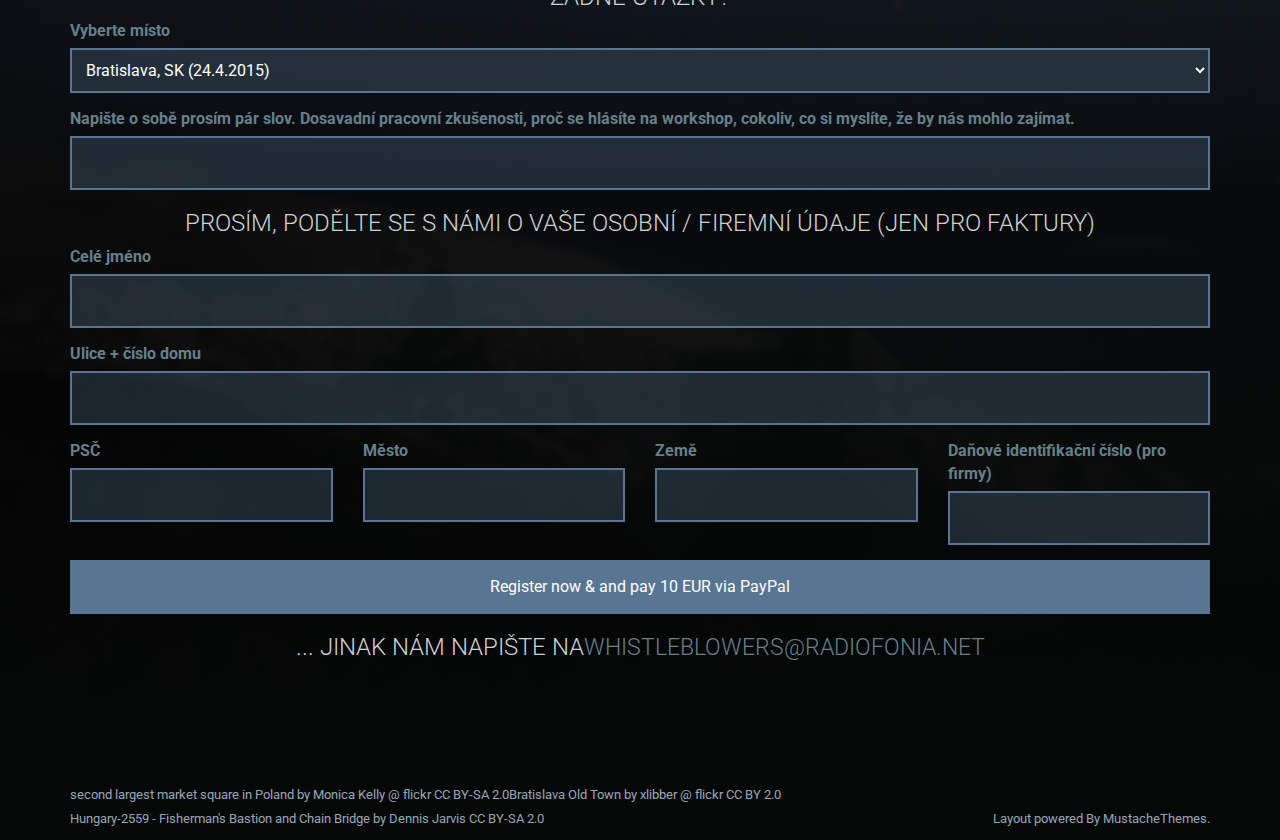
==== commit 551415ef: "Merge branch 'gh-pages' of github.com:radiofonia/whistleblowers into gh-pages" ====
--- a/index.czech.html
+++ b/index.czech.html
@@ -6,7 +6,8 @@
 	<meta charset="utf-8">
 
 	<!-- Page Title -->
-	<title>Ochrana osobních údajů, bezpečnost a utajení komunikačního Workshop - Radiofonia</title>
+	<title>Soukromí, bezpečnost a utajení v komunikaci
+Workshop - Radiofonia</title>
 
 	<!-- Responsive Metatag -->
 	<meta name="viewport" content="width=device-width, initial-scale=1, maximum-scale=1">
@@ -125,7 +126,7 @@
 			<div class="container">
 				<h2>O workshopu</h2>
 				<h3>Technologie pro lidi se sociálním vlivem</h3>
-				<p>"Ochrana osobních údajů, bezpečnost a utajení komunikace" je cyklus seminářů pro každého, kdo hodnoty jsou schopni zůstat v anonymitě, aby tajemství pro sebe, komunikovat s vrstevníky, aniž by někdo poslouchá, a abychom se vyhnuli každý jeho krok sledoval. Budeme hovořit o anonymitu a soukromí v době masového dohledu. Během workshopu se budeme zvyšovat povědomí svých, kryt praxi současných komunikačních technologií, a simulovat skutečný-životní odposlechu prohloubit znalosti účastníků naší digitální reality.</p>
+				<p>"Soukromí, bezpečnost a utajení v komunikaci" je cyklus workshopů pro každého, kdo si cení soukromí a možnosti komunikovat anonymně, aniž by kdokoli sledoval každý jeho krok. Hovořit budeme o soukromí a anonymitě v době masového sledování a dohledu. Cílem workshopu je zvýšit povědomí a znalosti z oblasti současných komunikačních technologií a simulovat reálný odposlech, který pomůže účastníkům lépe porozumět digitální realitě.</p>
 
 				<!-- Nav tabs -->
 				<ul class="nav nav-tabs tabs-horizontal text-center" role="tablist">
@@ -239,11 +240,11 @@
 
 <h3>10:00</h3>
 
-<p>Block 1. Anonymita a soukromí krajina našeho letopočtu.</p>
+<p>Blok 1. Oblast anonymity a soukromí v dnešní době</p>
 
 <ul>
 <li>Představení - co se naučíme, co budeme dělat a jaké jsou očekávané výsledky?</li>
-<li>Krajina našich digitální éře - dozoru, úniky, informátory a novinářů.</li>
+<li>Obraz digitální doby - dohled, úniky, whistlebloweři a novináři</li>
 <!--<li>How to make first contact and keep it?</li>-->
 <li>Koncept soukromí a anonymity - co jsou zač, kdo je potřebuje a proč?</li>
 <li>Metadata řeknou více, než tisíce slov - úskalí a děsivá realita metadat.</li>
@@ -274,7 +275,7 @@
 
 <h3>13:15</h3>
 
-<p>Lunch</p>
+<p>Oběd</p>
 			  </span>
 			</div>
 
@@ -564,7 +565,7 @@
 					<div class="col-md-4">
 						<ul class="list-contact">
 							<li>
-<i class="icon-mail"></i><a href="mailto:whistleblowers@radiofonia.net"></a>
+<i class="icon-mail"></i><a href="mailto:whistleblowers@radiofonia.net">whistleblowers@radiofonia.net</a>
 </li>
 							<li>
 <i class="icon-phone"></i>Telefon: + 48 123450373</li>
@@ -677,7 +678,7 @@
 					</div>
 
 
-					<h3>Prosím, podělte se s námi vaše osobní / firemní data (jen pro faktury)</h3>
+					<h3>Prosím, podělte se s námi o vaše osobní / firemní údaje (jen pro faktury)</h3>
 					<div class="form-group">
 						<label for="register-invoice-name">Celé jméno</label>
 						<input type="text" name="os2" maxlength="200" class="form-control" id="register-invoice-name" required>
@@ -718,7 +719,7 @@
 						<input type="submit" value="Register now &amp; and pay 10 EUR via PayPal" name="submit" class="form-control btn btn-primary">
 					</div>
 
-					<h3>... jinak nám napište na<a href="mailto:whistleblowers@radiofonia.net"></a>
+					<h3>... jinak nám napište na<a href="mailto:whistleblowers@radiofonia.net">whistleblowers@radiofonia.net</a>
 </h3>
 
 					<img alt="" border="0" src="https://www.paypalobjects.com/pl_PL/i/scr/pixel.gif" width="1" height="1">
@@ -739,7 +740,7 @@
 			<p class="copy">second largest market square in Poland by Monica Kelly @ flickr CC BY-SA 2.0</p>
 			<p class="copy">Bratislava Old Town by xlibber @ flickr CC BY 2.0</p>
 			<p class="copy">Hungary-2559 - Fisherman's Bastion and Chain Bridge by Dennis Jarvis CC BY-SA 2.0</p>
-			<p class="address"></p>
+			<p class="address">Layout powered By MustacheThemes.</p>
 		</div>
 	</footer>
 	<!-- end Footer -->
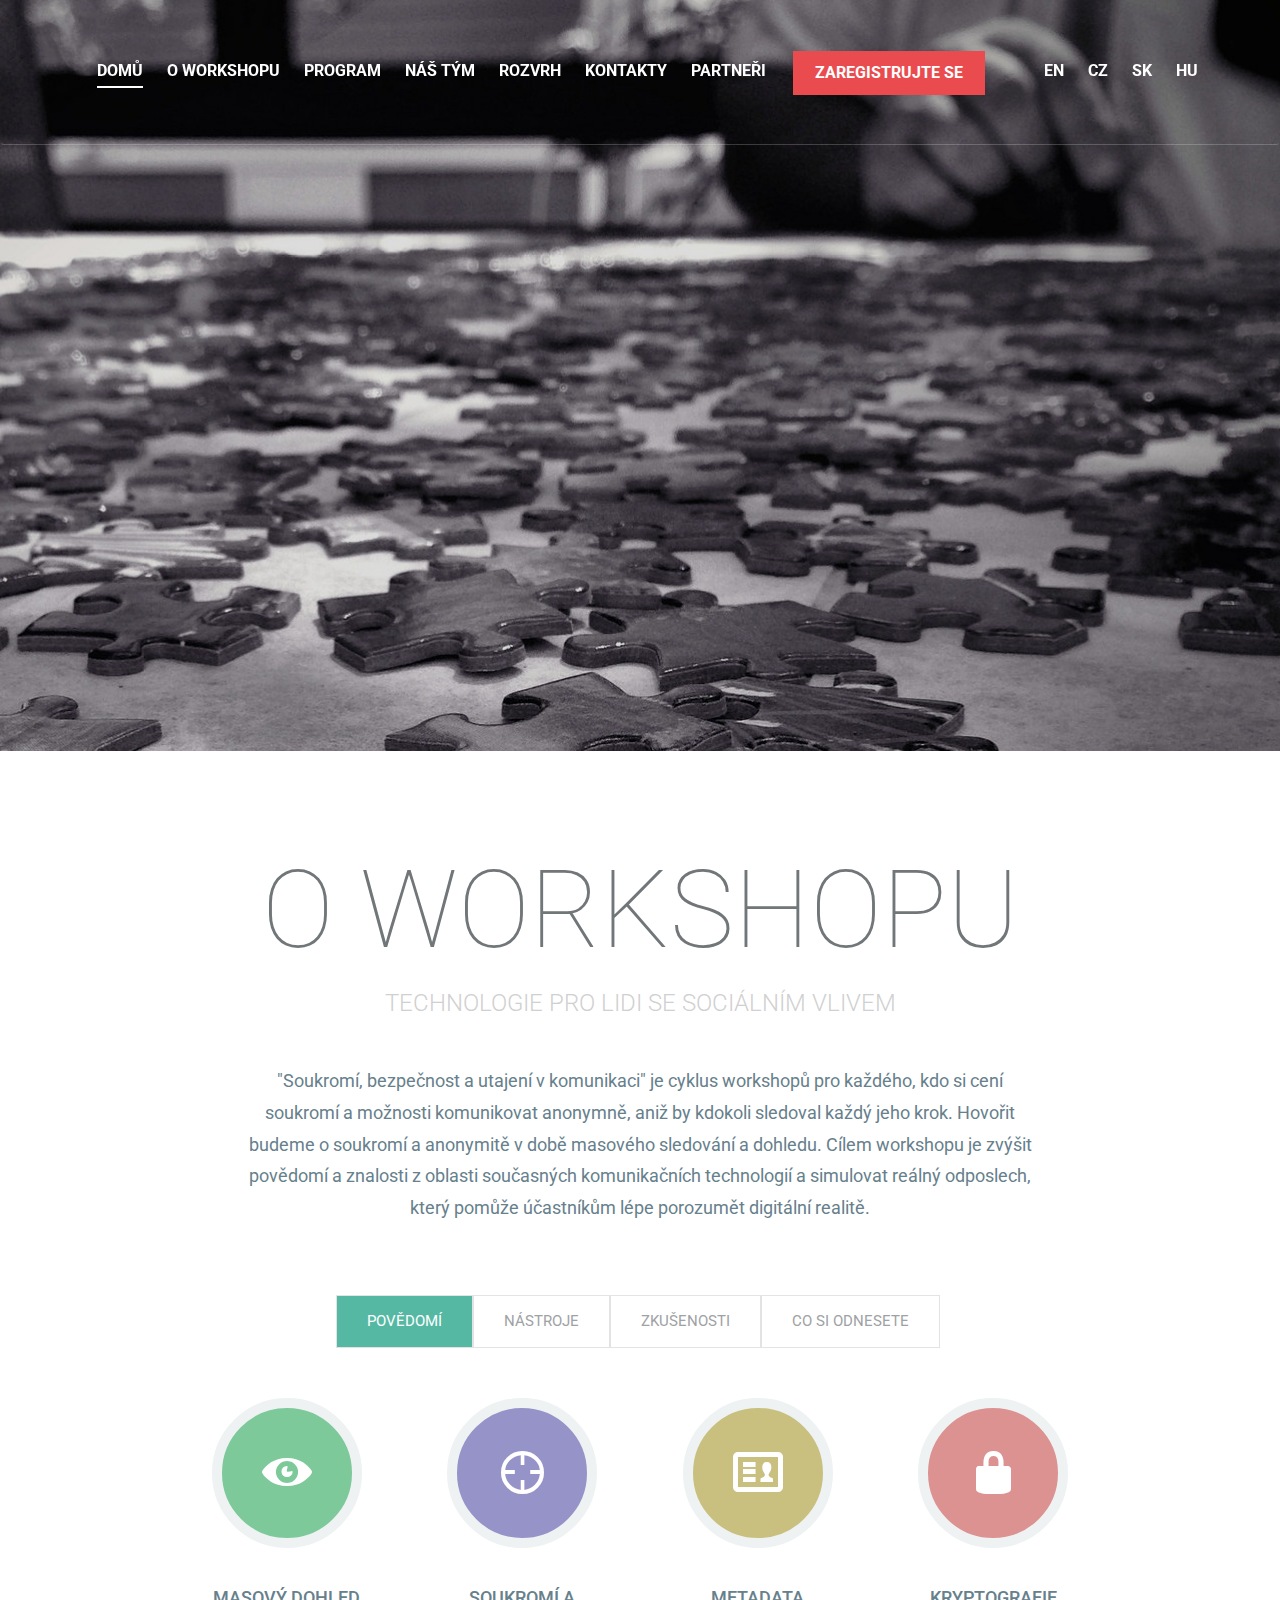
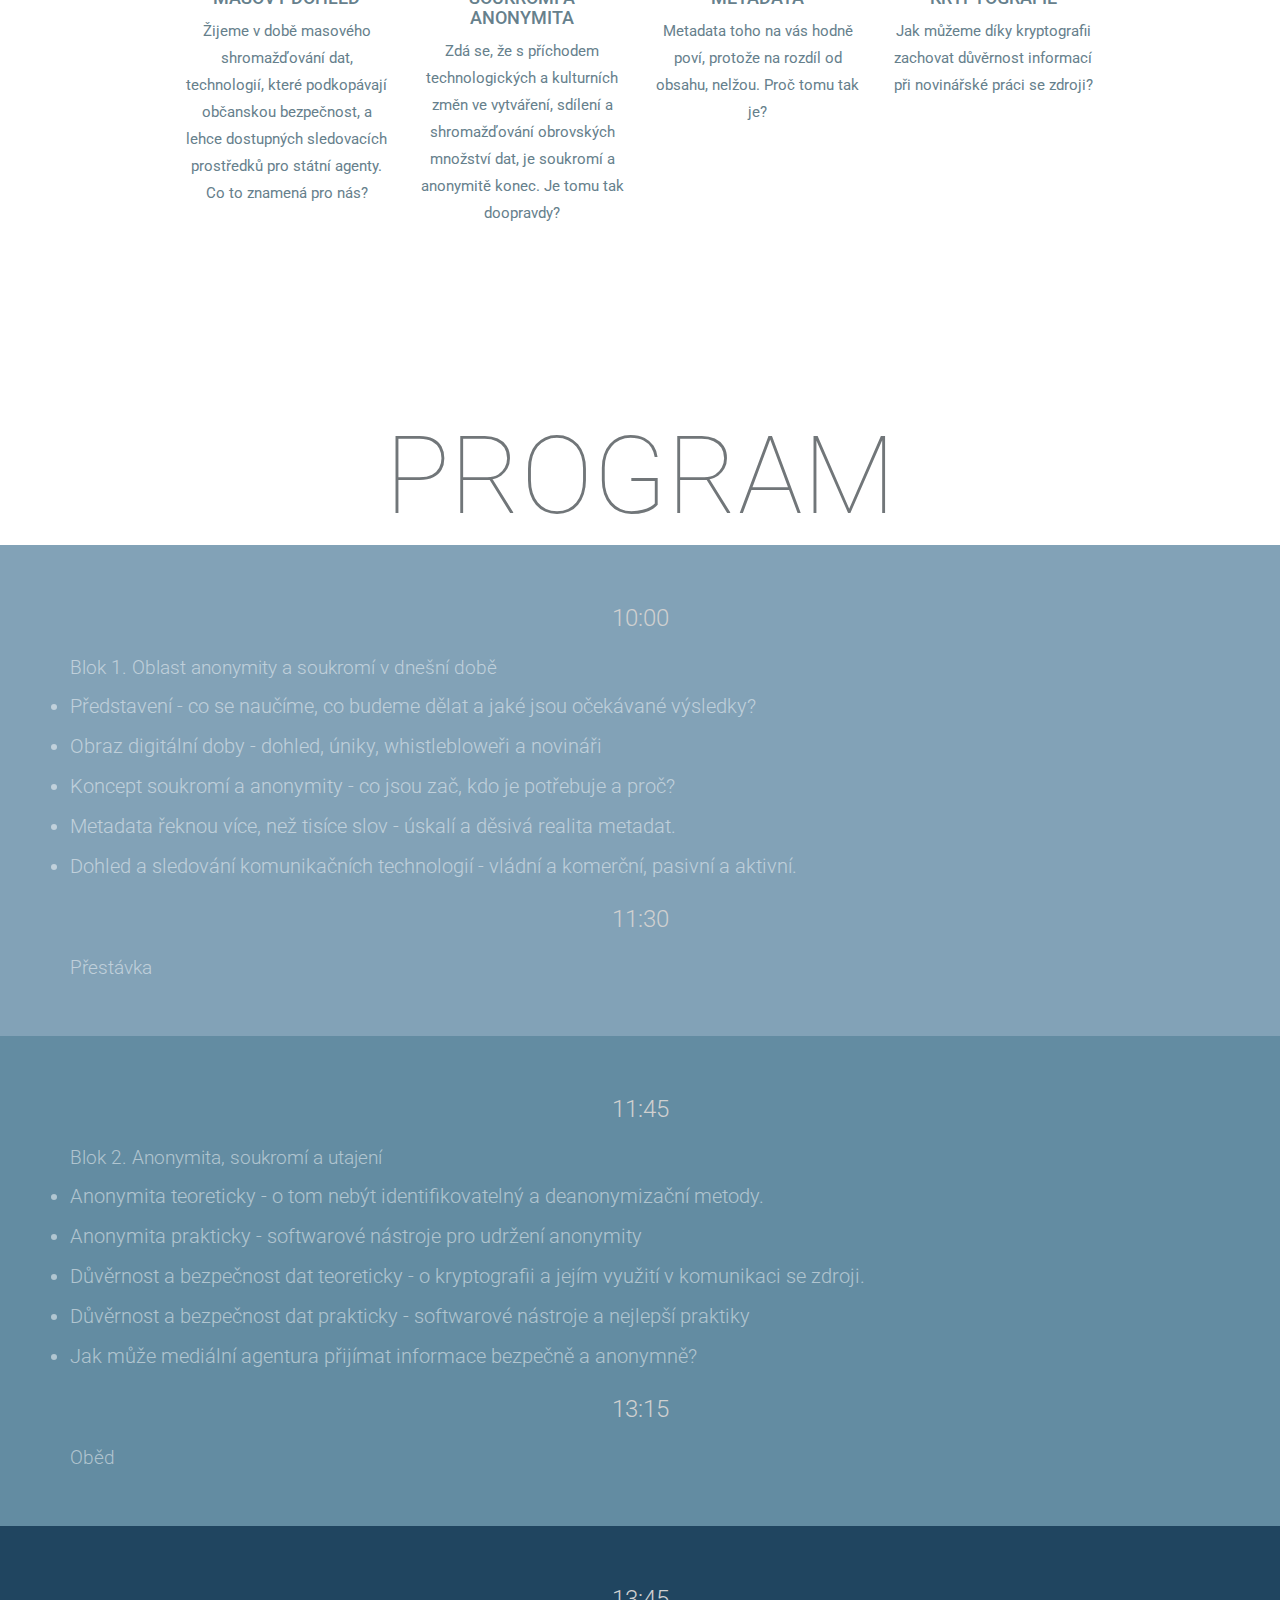
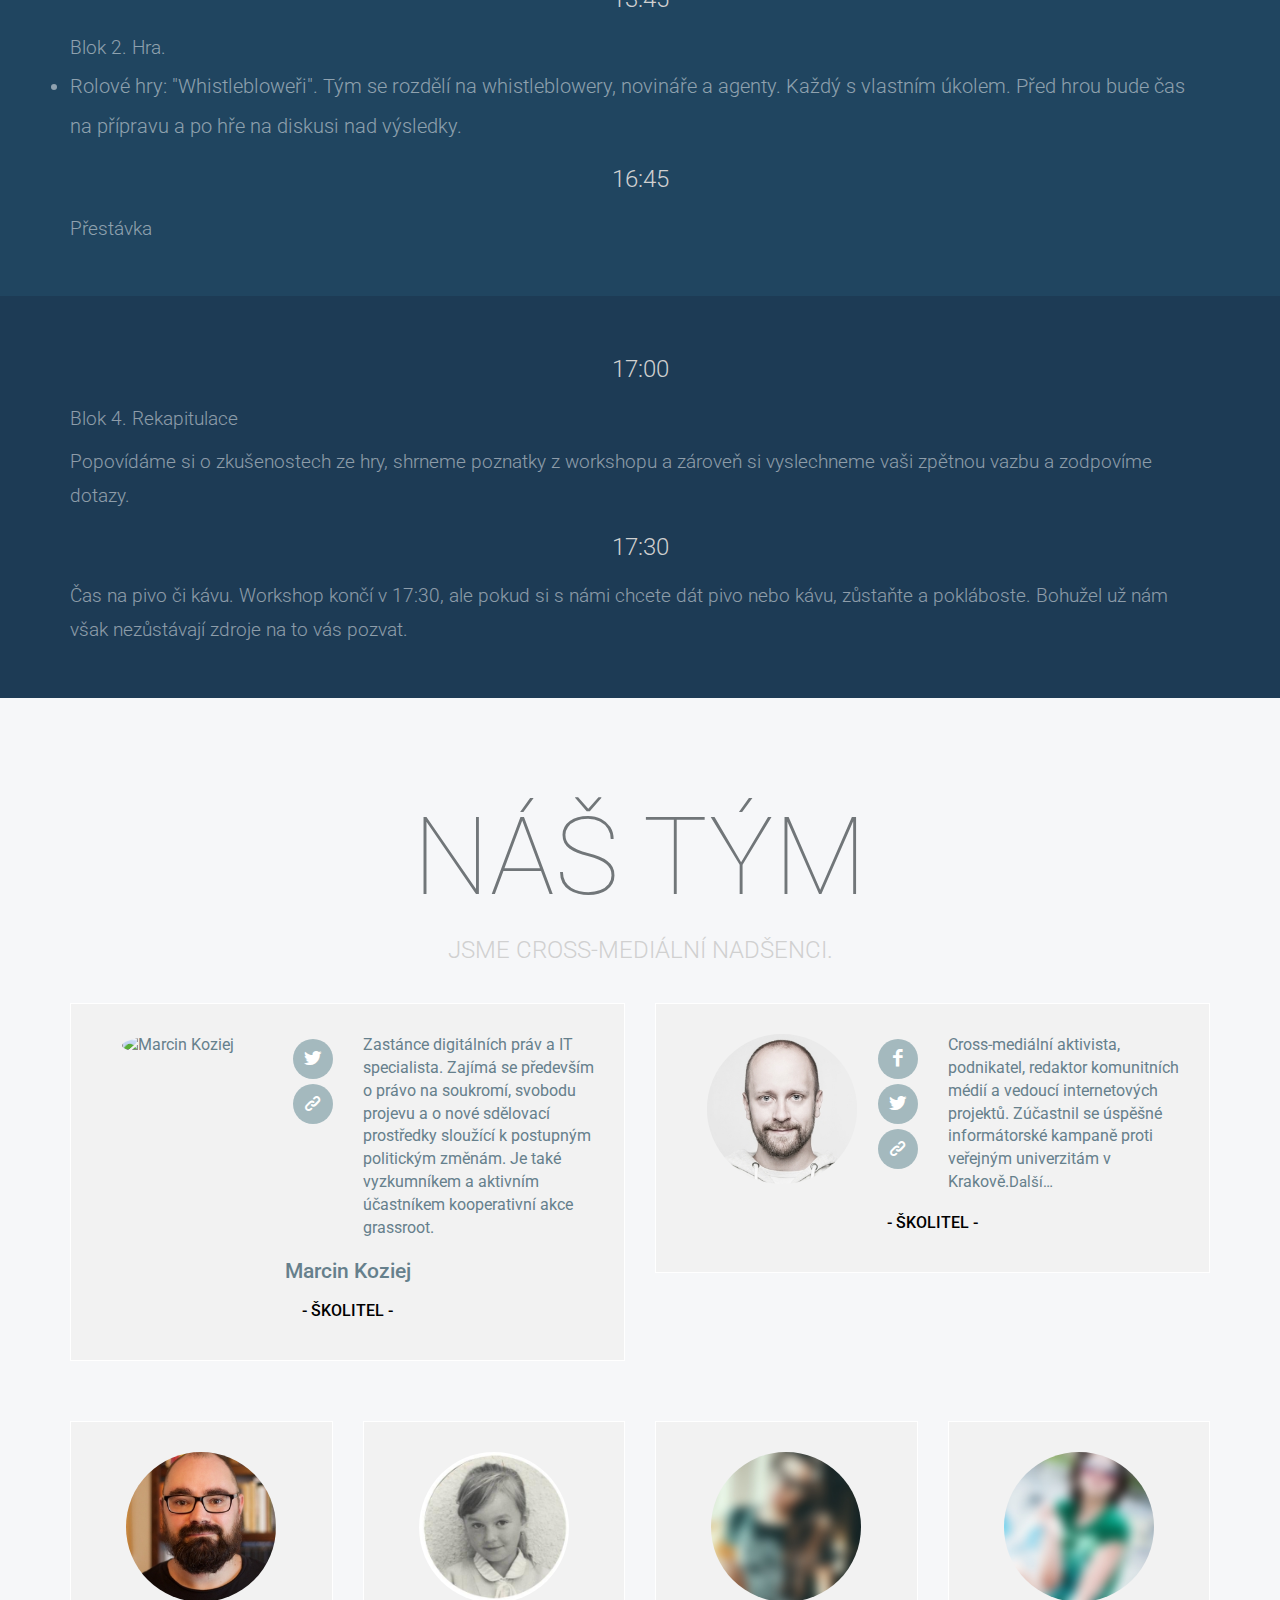
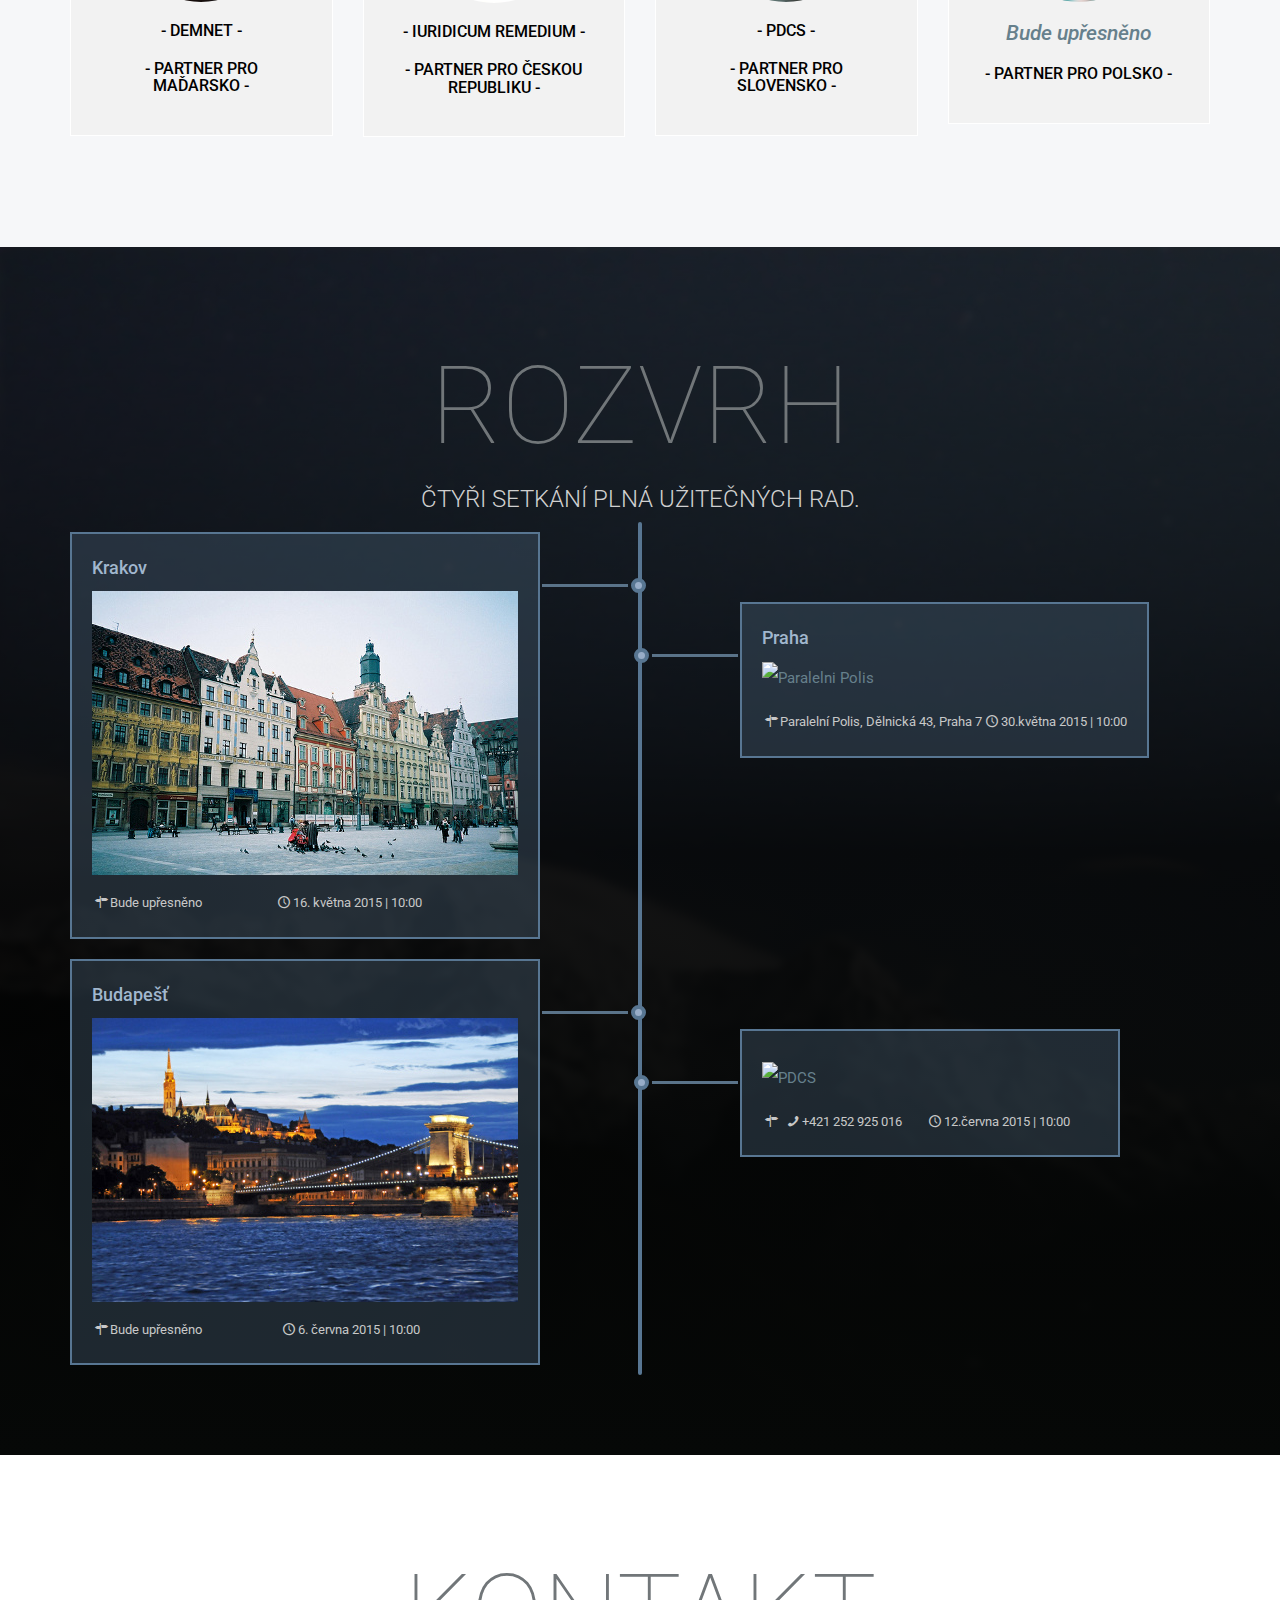
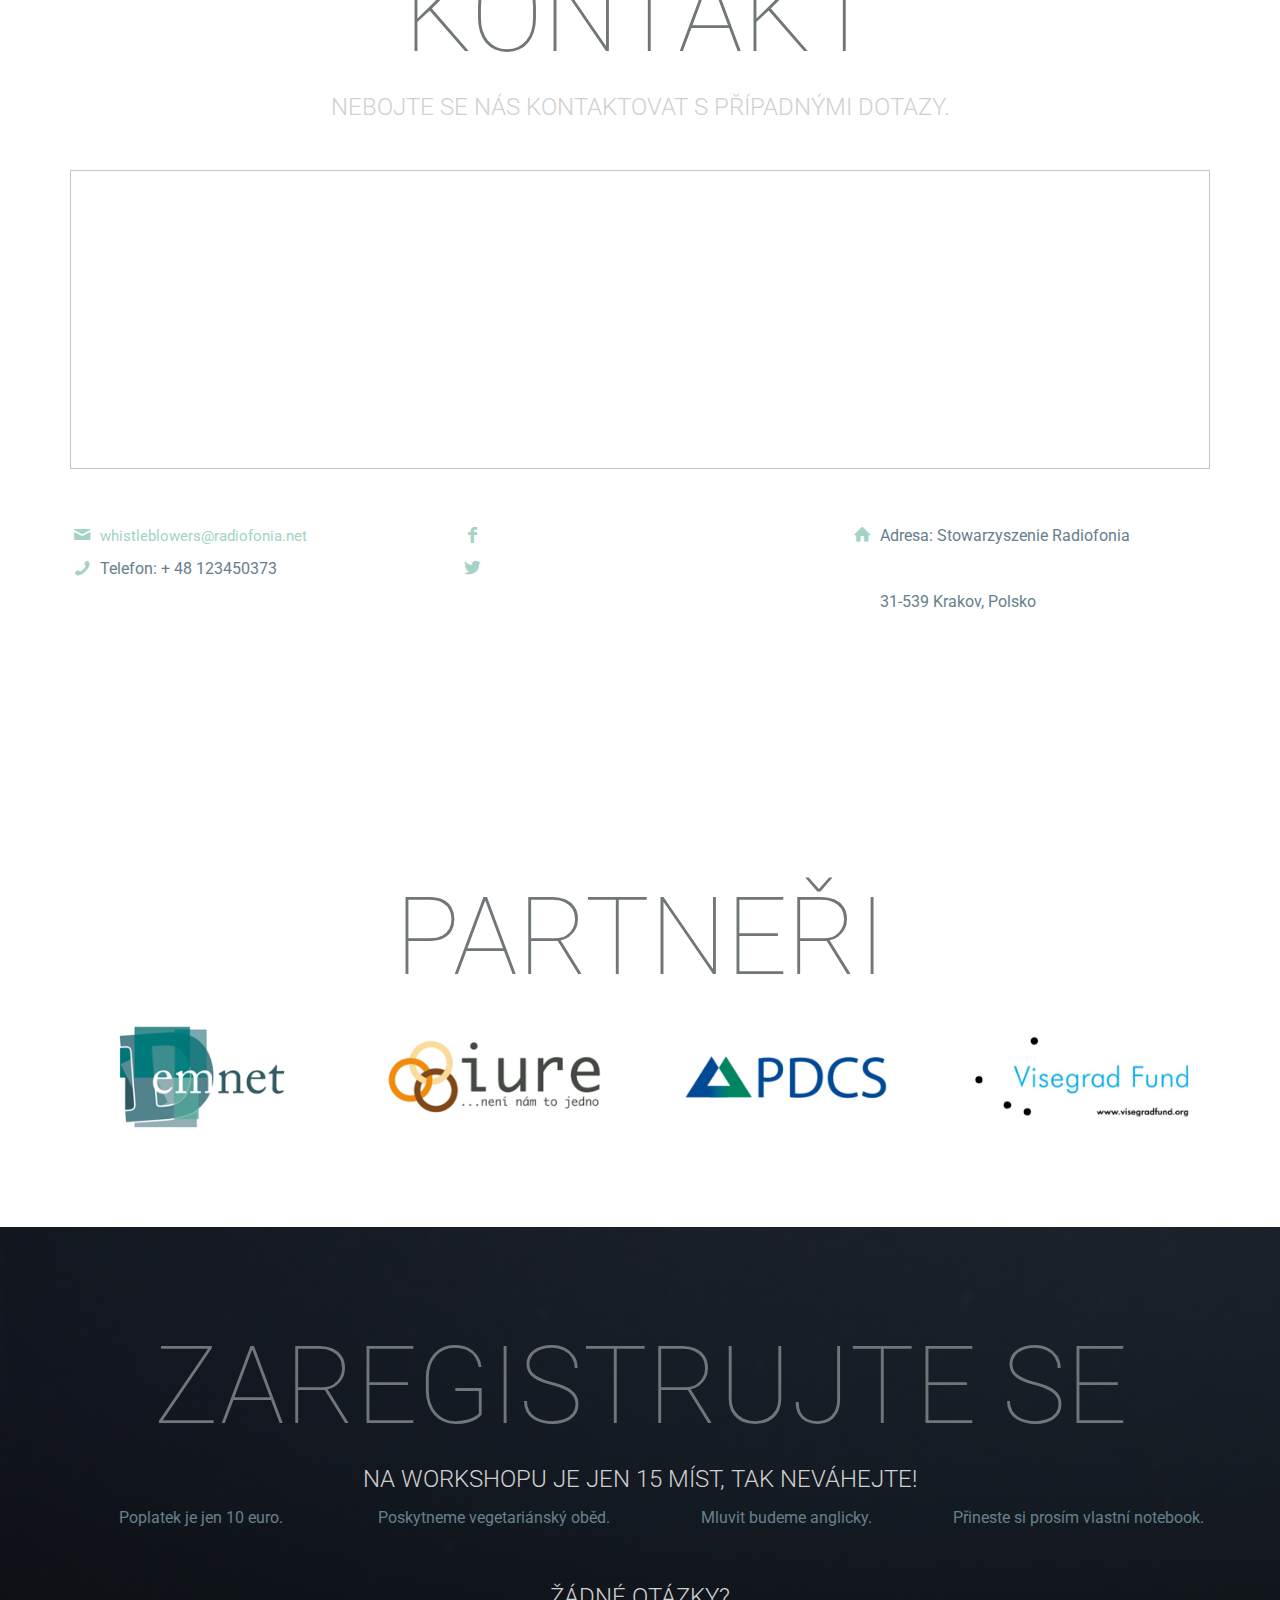
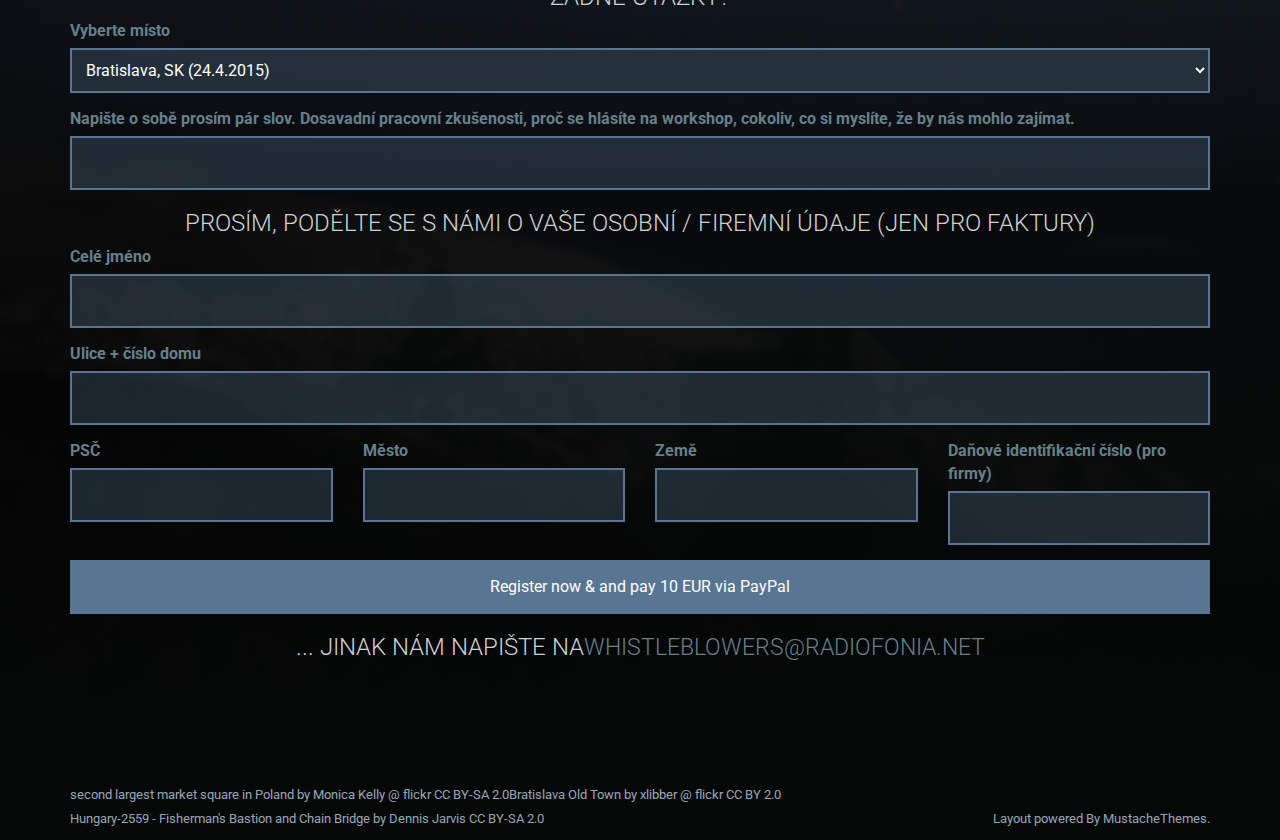
==== commit 9860036c: "fix from hunor" ====
--- a/index.czech.html
+++ b/index.czech.html
@@ -412,7 +412,7 @@
 							<figure><img src="img/timeline/krakow.jpg" alt="Paralelni Polis"></figure>
 							<ul class="foot">
 								<li>
-<i class="icon-address"></i>Být odhodlán</li>
+<i class="icon-address"></i>Bude upřesněno</li>
 								<li>
 <i class="icon-clock"></i>16. května 2015 | 10:00</li>
 							</ul>
@@ -437,7 +437,7 @@
 							<figure><img src="img/timeline/budapest.jpg" alt="Paralelni Polis"></figure>
 							<ul class="foot">
 								<li>
-<i class="icon-address"></i>Být odhodlán</li>
+<i class="icon-address"></i>Bude upřesněno</li>
 								<li>
 <i class="icon-clock"></i>6. června 2015 | 10:00</li>
 							</ul>
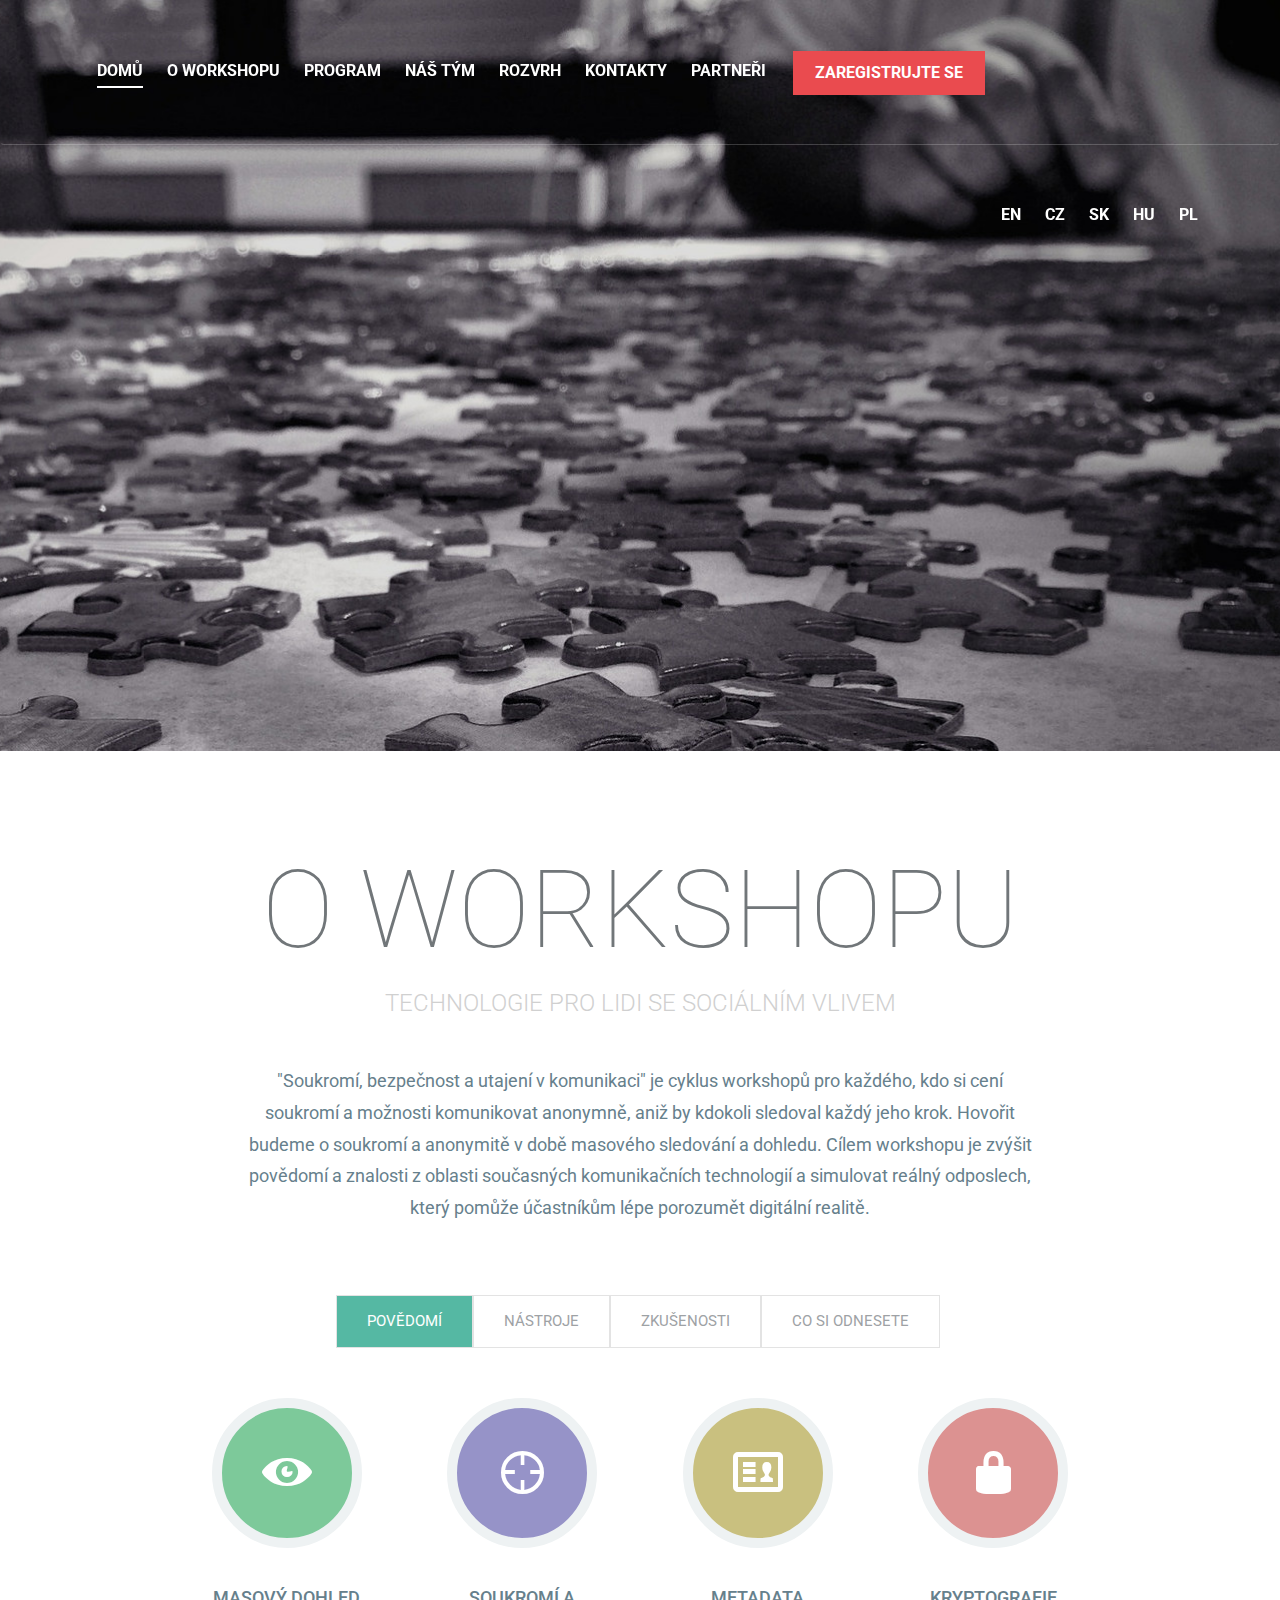
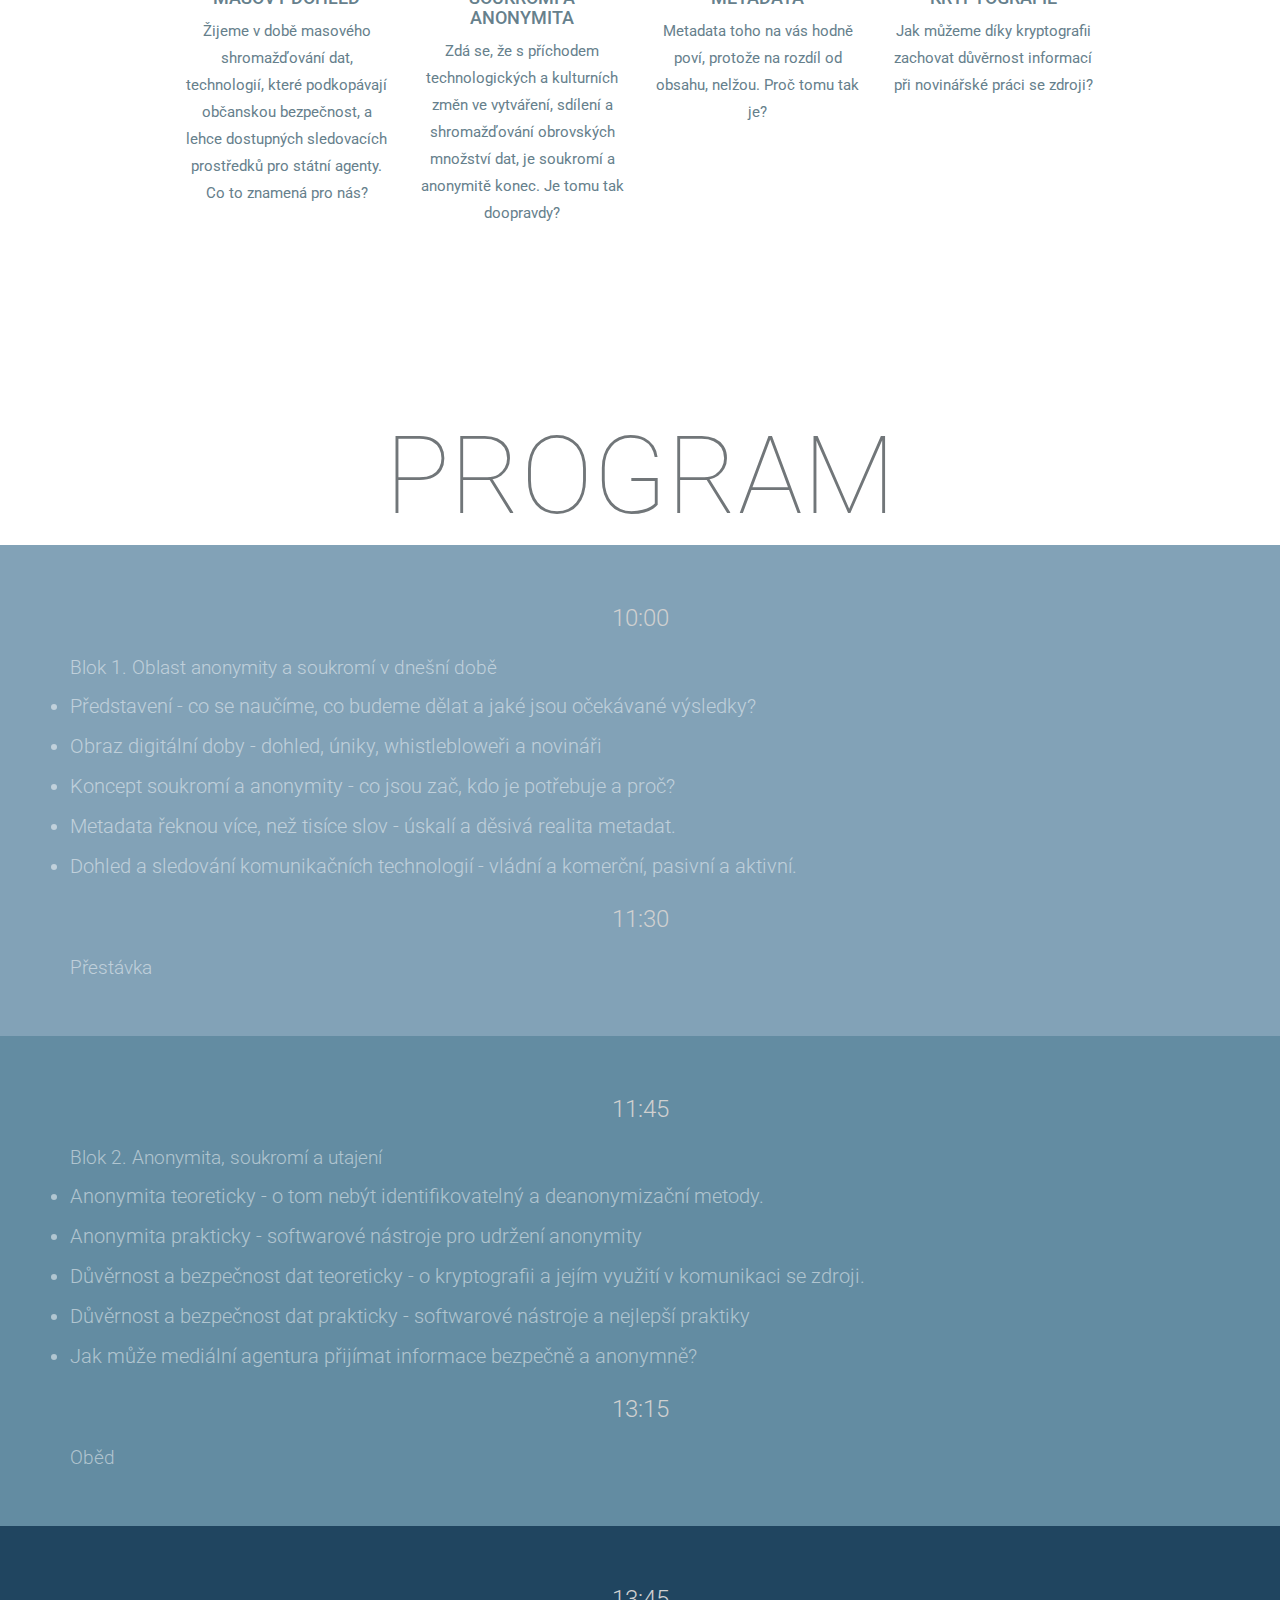
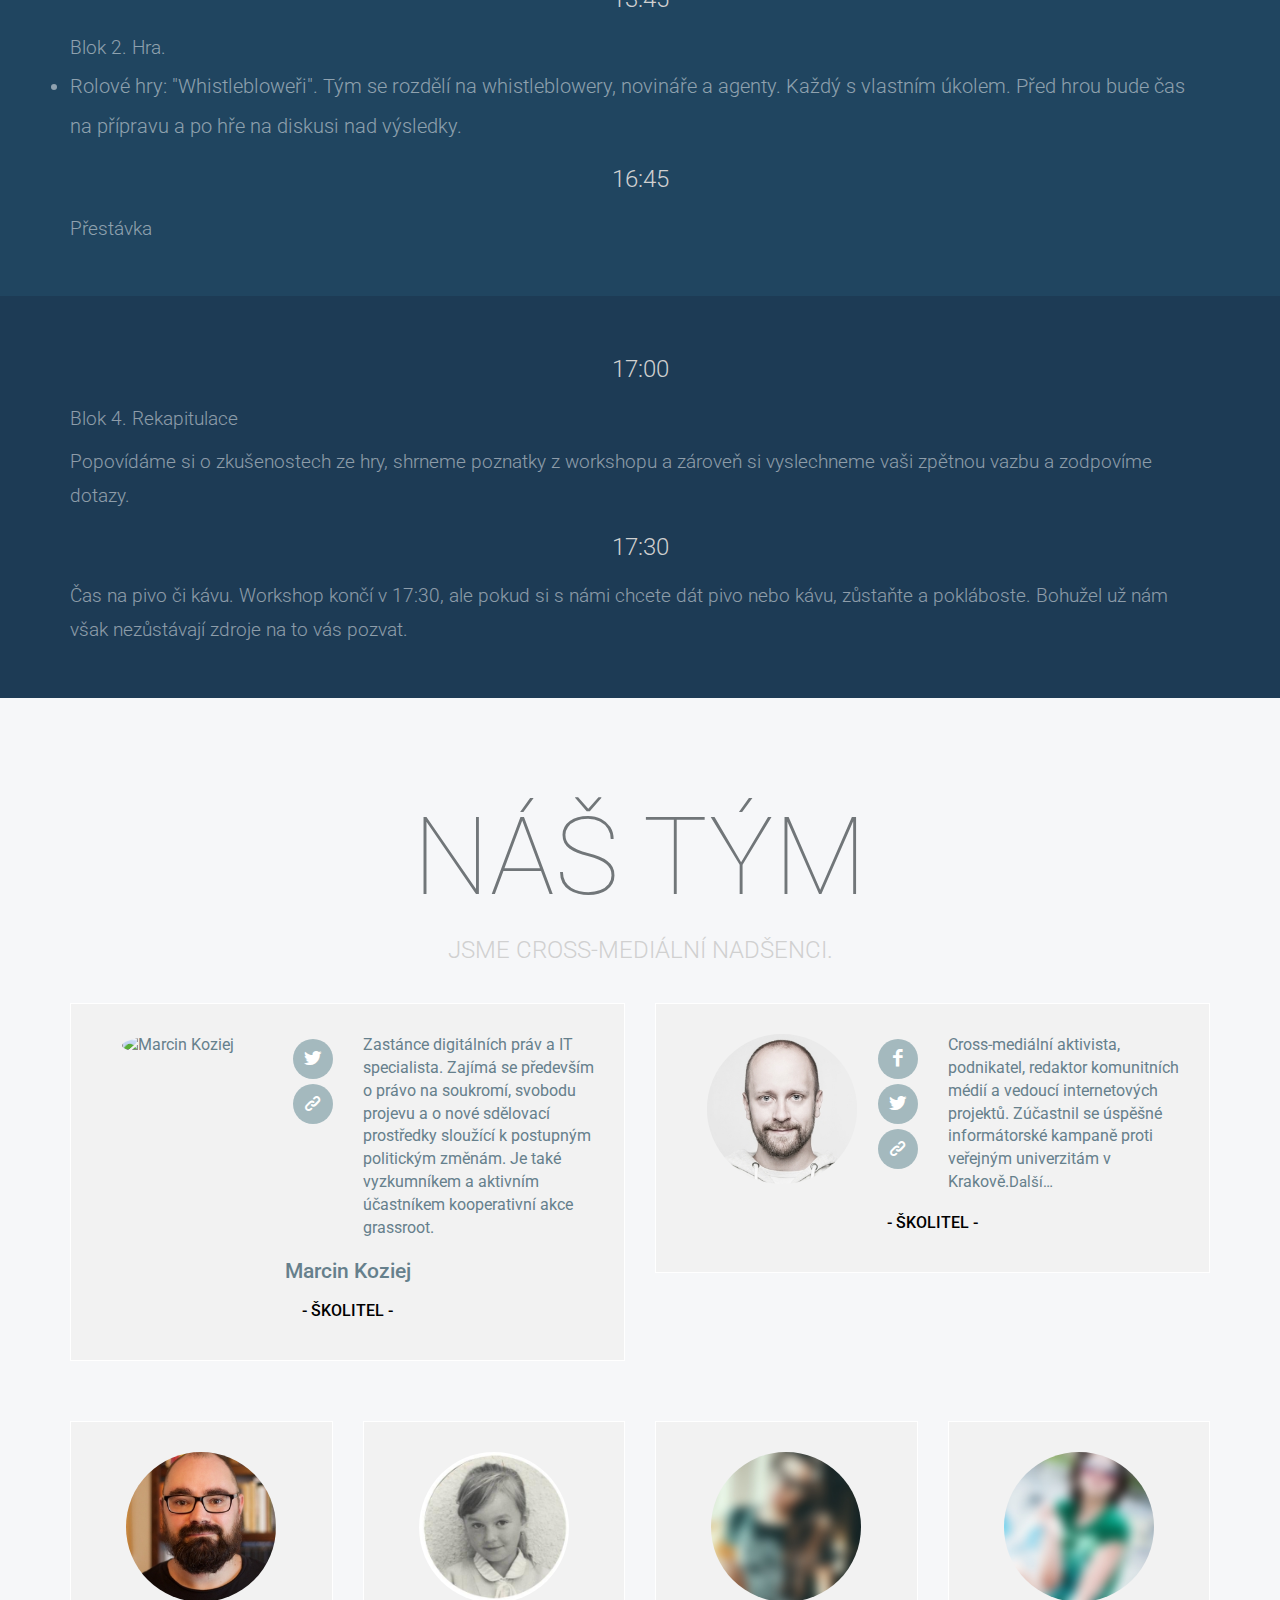
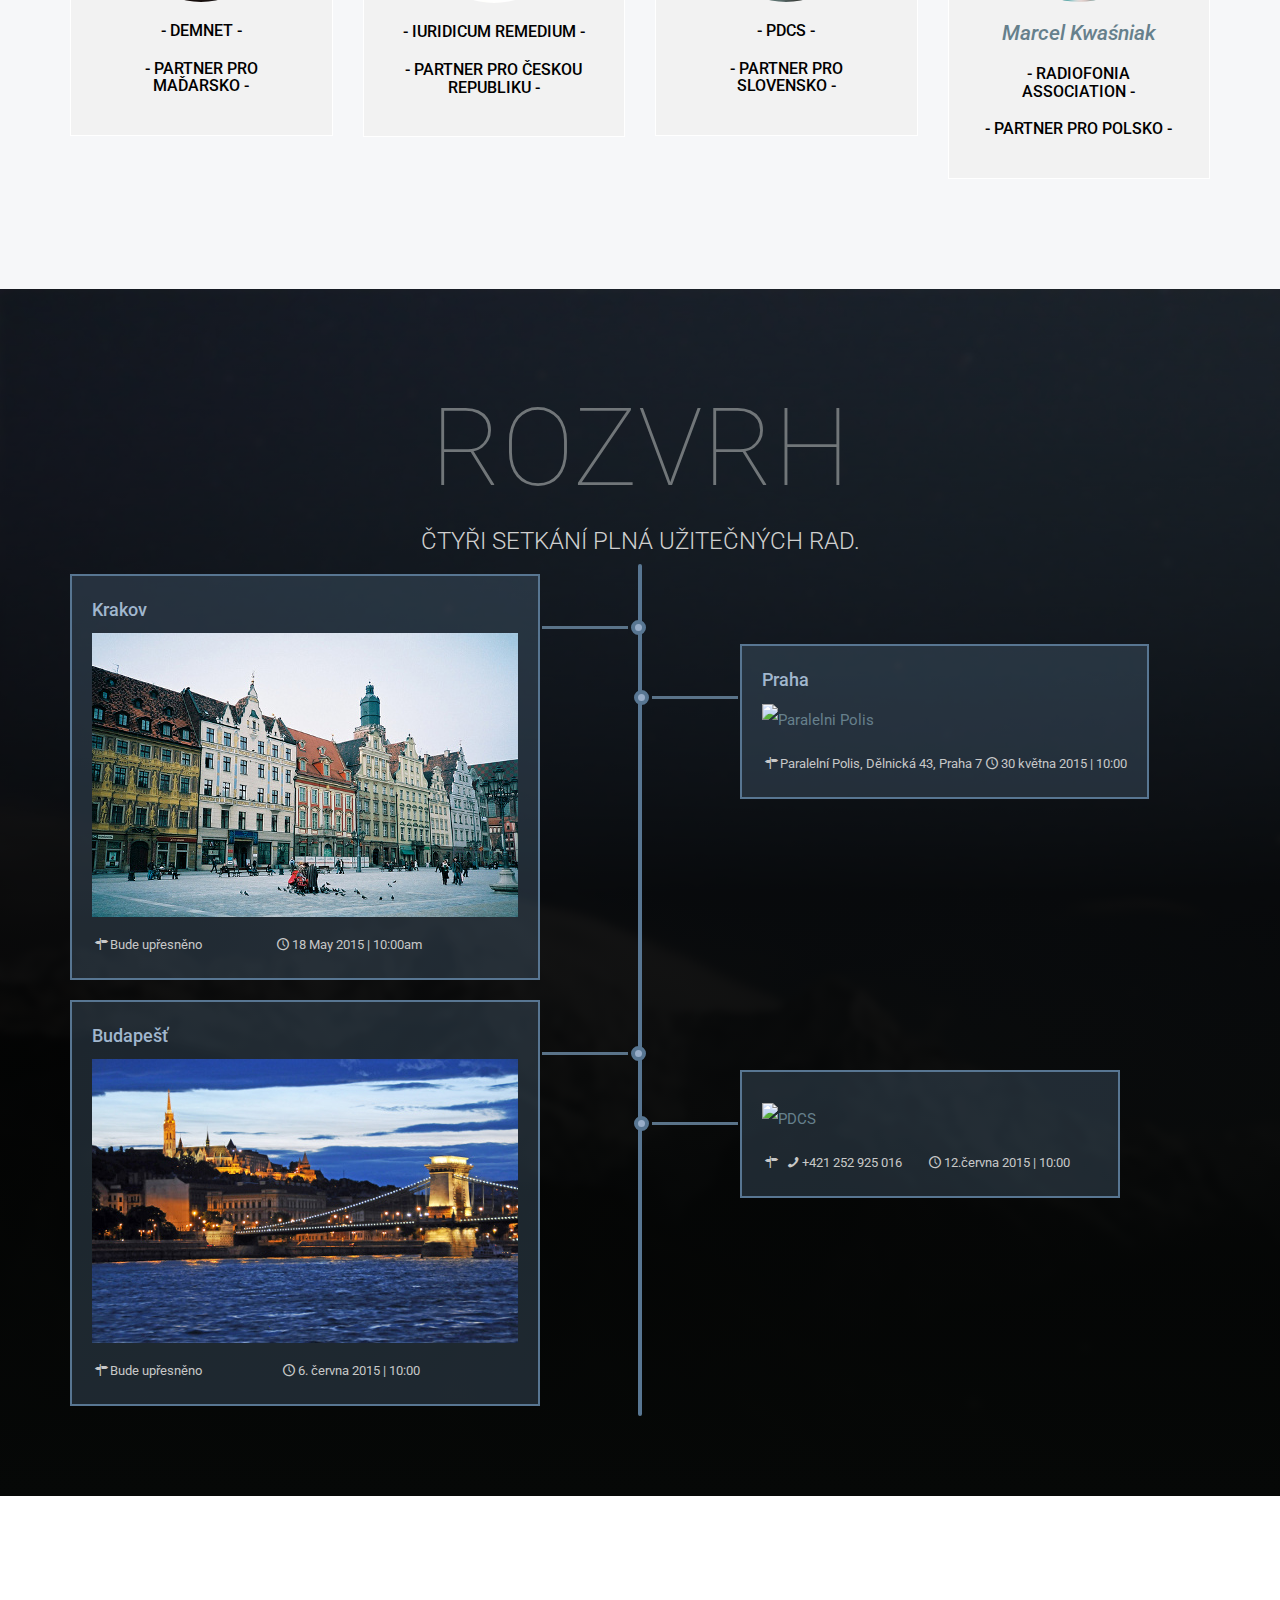
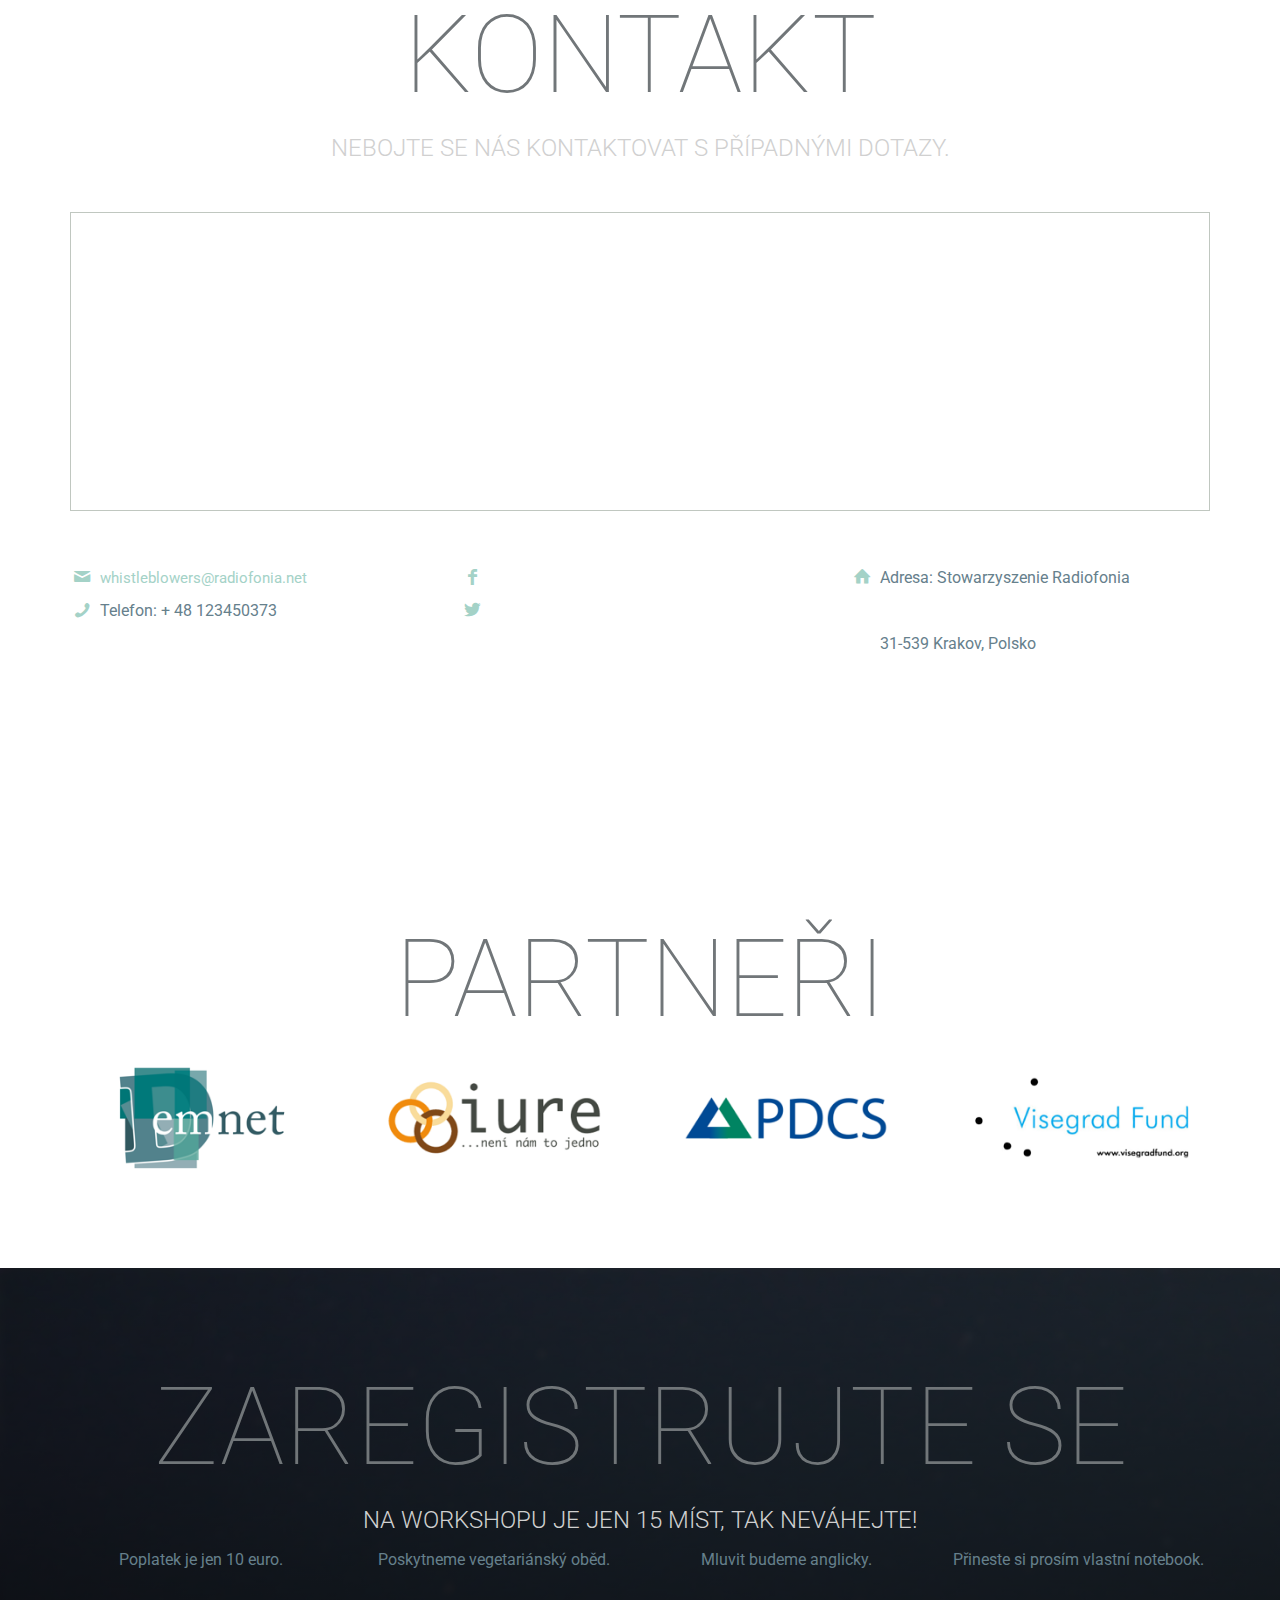
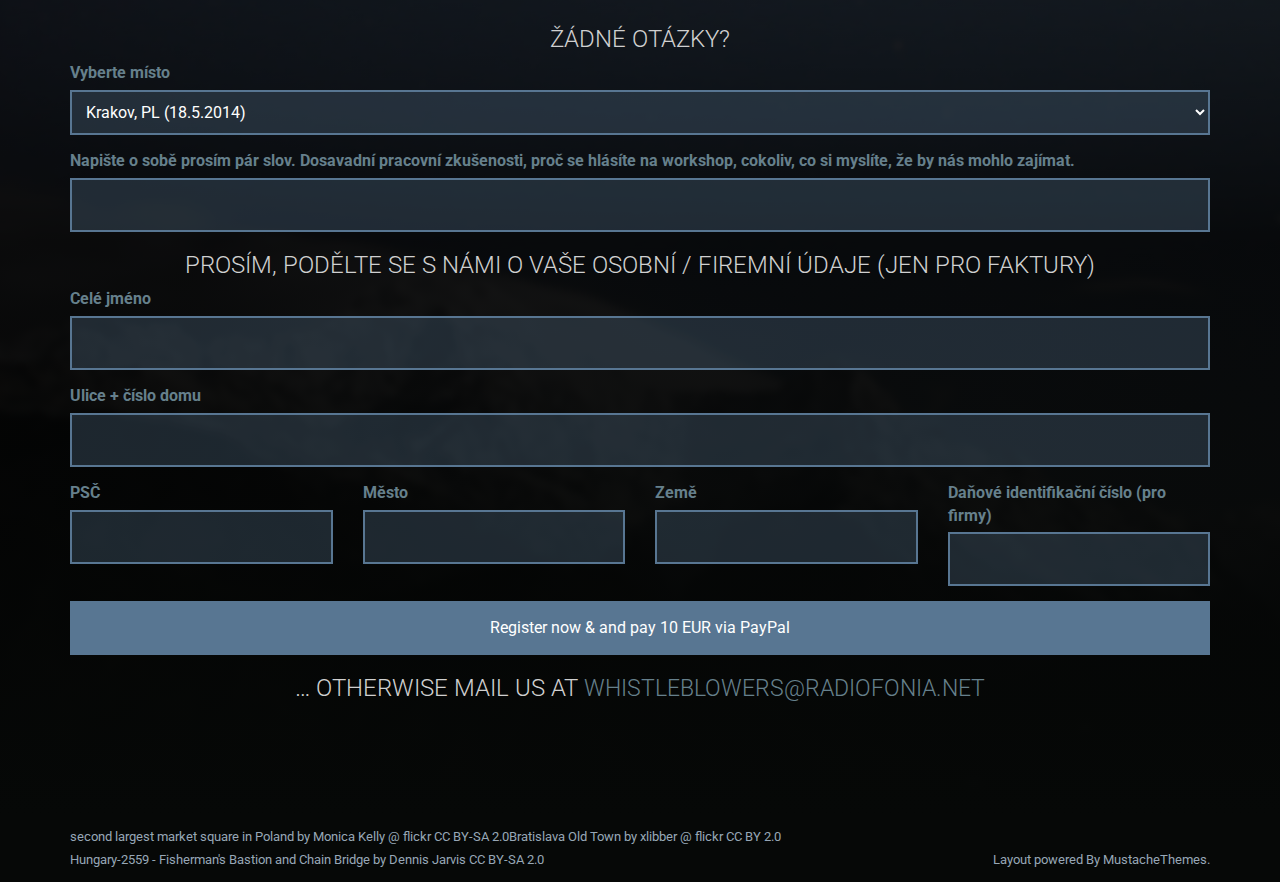
==== commit d1fe1156: "12.05->18.05" ====
--- a/index.czech.html
+++ b/index.czech.html
@@ -81,12 +81,12 @@
 						<li><a class="btn btn-donation" href="#register">Zaregistrujte se</a></li>
 					</ul>
 
-					<ul class="nav navbar-nav navbar-right menu-effect">
+					<ul class="nav navbar-nav navbar-right menu-effect languages">
 						<li><a href="index.html">EN</a></li>
 						<li><a href="index.czech.html">CZ</a></li>
 						<li><a href="index.slovak.html">SK</a></li>
 						<li><a href="index.hungarian.html">HU</a></li>
-
+						<li><a href="index.polish.html">PL</a></li>
 					</ul>
 				</div>
 <!--/.nav-collapse -->
@@ -387,7 +387,8 @@
 					<div class="col-md-3 col-sm-6">
 						<div class="team-item">
 							<figure><img src="img/team/people04.jpg" alt="//"></figure>
-							<h4><i>Bude upřesněno</i></h4>
+							<h4><i>Marcel Kwaśniak</i></h4>
+							<h5>Radiofonia Association</h5>
 							<h5>Partner pro Polsko</h5>
 						</div>
 					</div>
@@ -409,12 +410,12 @@
 					<li>
 						<a href="#" class="timeline-item">
 							<h5>Krakov</h5>
-							<figure><img src="img/timeline/krakow.jpg" alt="Paralelni Polis"></figure>
+							<figure><img src="img/timeline/krakow.jpg" alt="Kraków"></figure>
 							<ul class="foot">
 								<li>
 <i class="icon-address"></i>Bude upřesněno</li>
 								<li>
-<i class="icon-clock"></i>16. května 2015 | 10:00</li>
+<i class="icon-clock"></i>18 May 2015 | 10:00am</li>
 							</ul>
 						</a>
 					</li>
@@ -426,7 +427,7 @@
 								<li>
 <i class="icon-address"></i>Paralelní Polis, Dělnická 43, Praha 7</li>
 								<li>
-<i class="icon-clock"></i>30.května 2015 | 10:00</li>
+<i class="icon-clock"></i>30 května 2015 | 10:00</li>
 							</ul>
 						</a>
 					</li>
@@ -434,7 +435,7 @@
 					<li>
 						<a href="#" class="timeline-item">
 							<h5>Budapešť</h5>
-							<figure><img src="img/timeline/budapest.jpg" alt="Paralelni Polis"></figure>
+							<figure><img src="img/timeline/budapest.jpg" alt="Budapest"></figure>
 							<ul class="foot">
 								<li>
 <i class="icon-address"></i>Bude upřesněno</li>
@@ -665,10 +666,10 @@
 					<div class="form-group">
 						<label for="register-location">Vyberte místo</label>
 						<select name="os0" class="form-control" id="register-location">
-						  <option value="Bratislava, SK (24.04.2015)">Bratislava, SK (24.4.2015)</option>
-						  <option value="Kraków, PL (16.05.2015)">Krakov, PL (16.5.2014)</option>
+						  <option value="Kraków, PL (16.05.2015)">Krakov, PL (18.5.2014)</option>
 						  <option value="Prague, CZ (30.05.2015)">Praha, ČR (30.05.2015)</option>
 						  <option value="Budapest, HU (06.06.2015)">Budapešť, HU (6.6.2015)</option>
+							<option value="Bratislava, SK (12.06.2015)">Bratislava, SK (12.6.2015)</option>
 						</select>
 					</div>
 
@@ -719,7 +720,7 @@
 						<input type="submit" value="Register now &amp; and pay 10 EUR via PayPal" name="submit" class="form-control btn btn-primary">
 					</div>
 
-					<h3>... jinak nám napište na<a href="mailto:whistleblowers@radiofonia.net">whistleblowers@radiofonia.net</a>
+					<h3>… otherwise mail us at <a href="mailto:whistleblowers@radiofonia.net">whistleblowers@radiofonia.net</a>
 </h3>
 
 					<img alt="" border="0" src="https://www.paypalobjects.com/pl_PL/i/scr/pixel.gif" width="1" height="1">
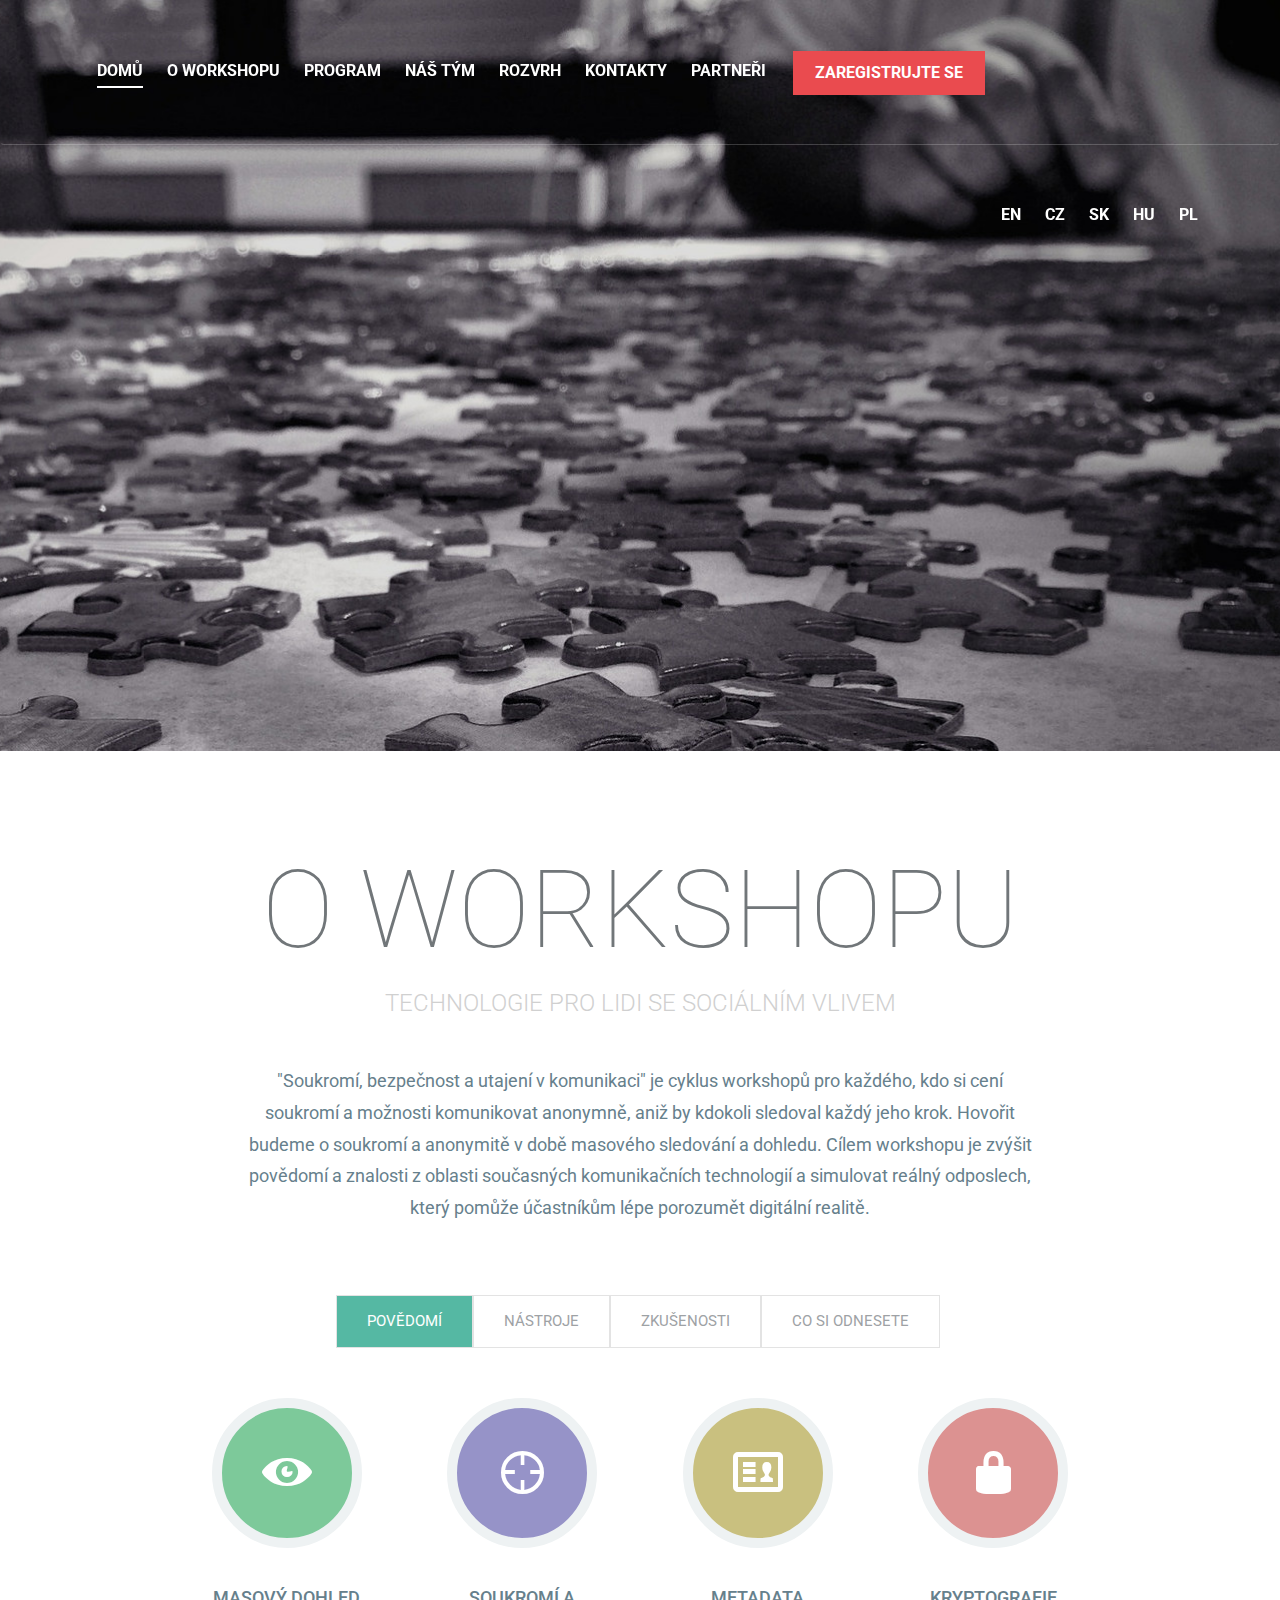
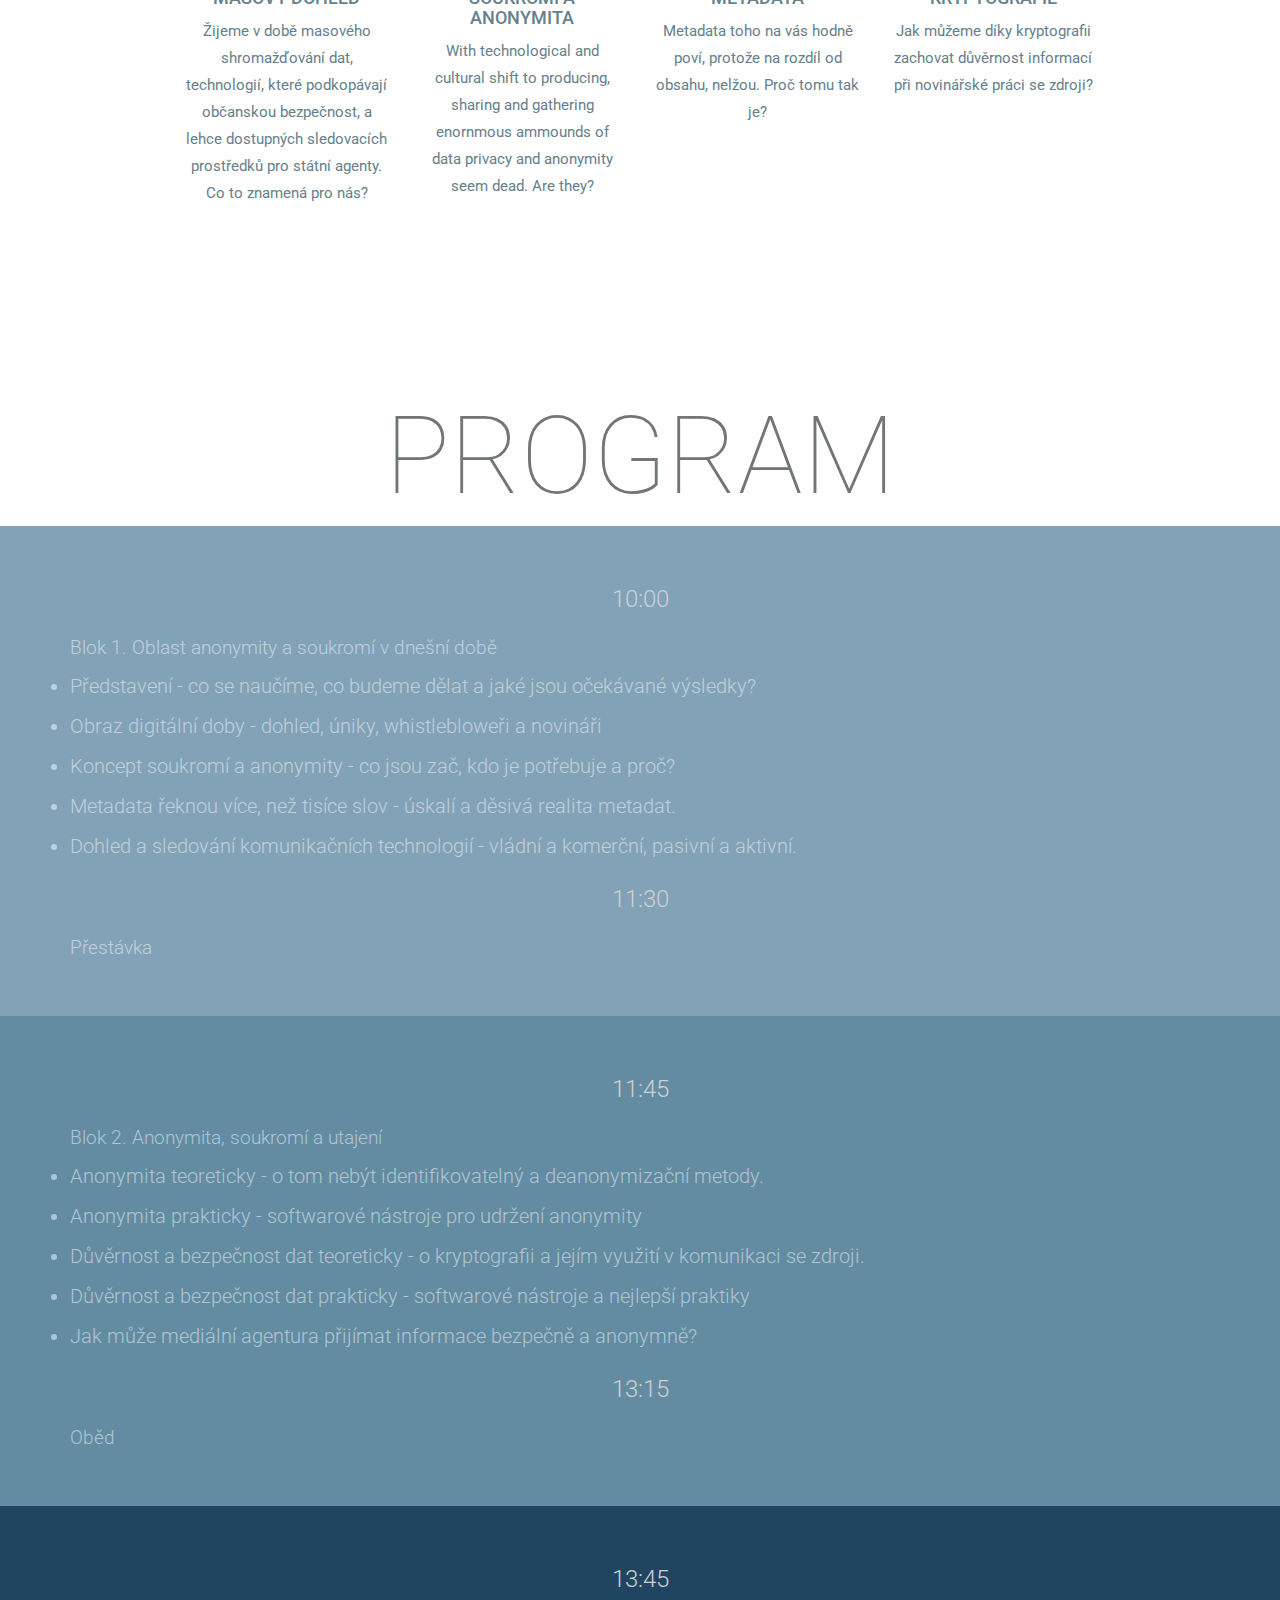
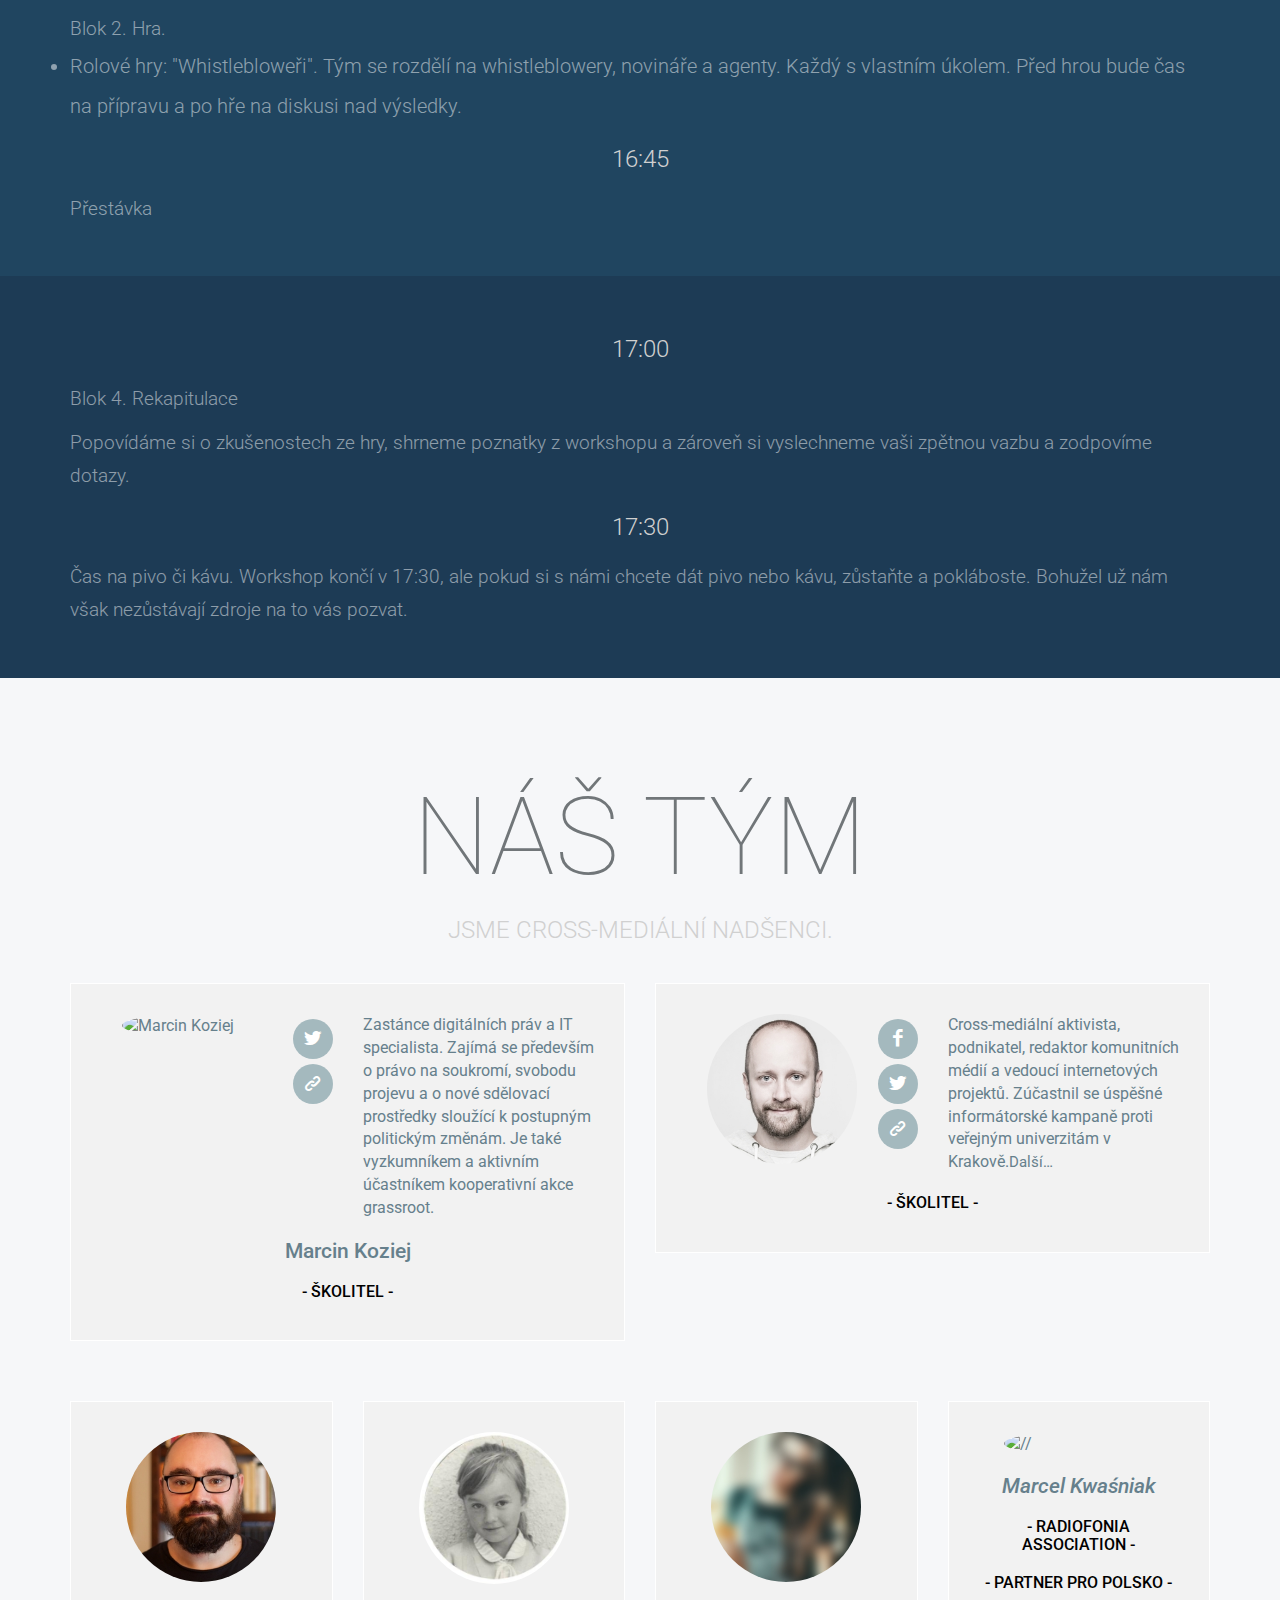
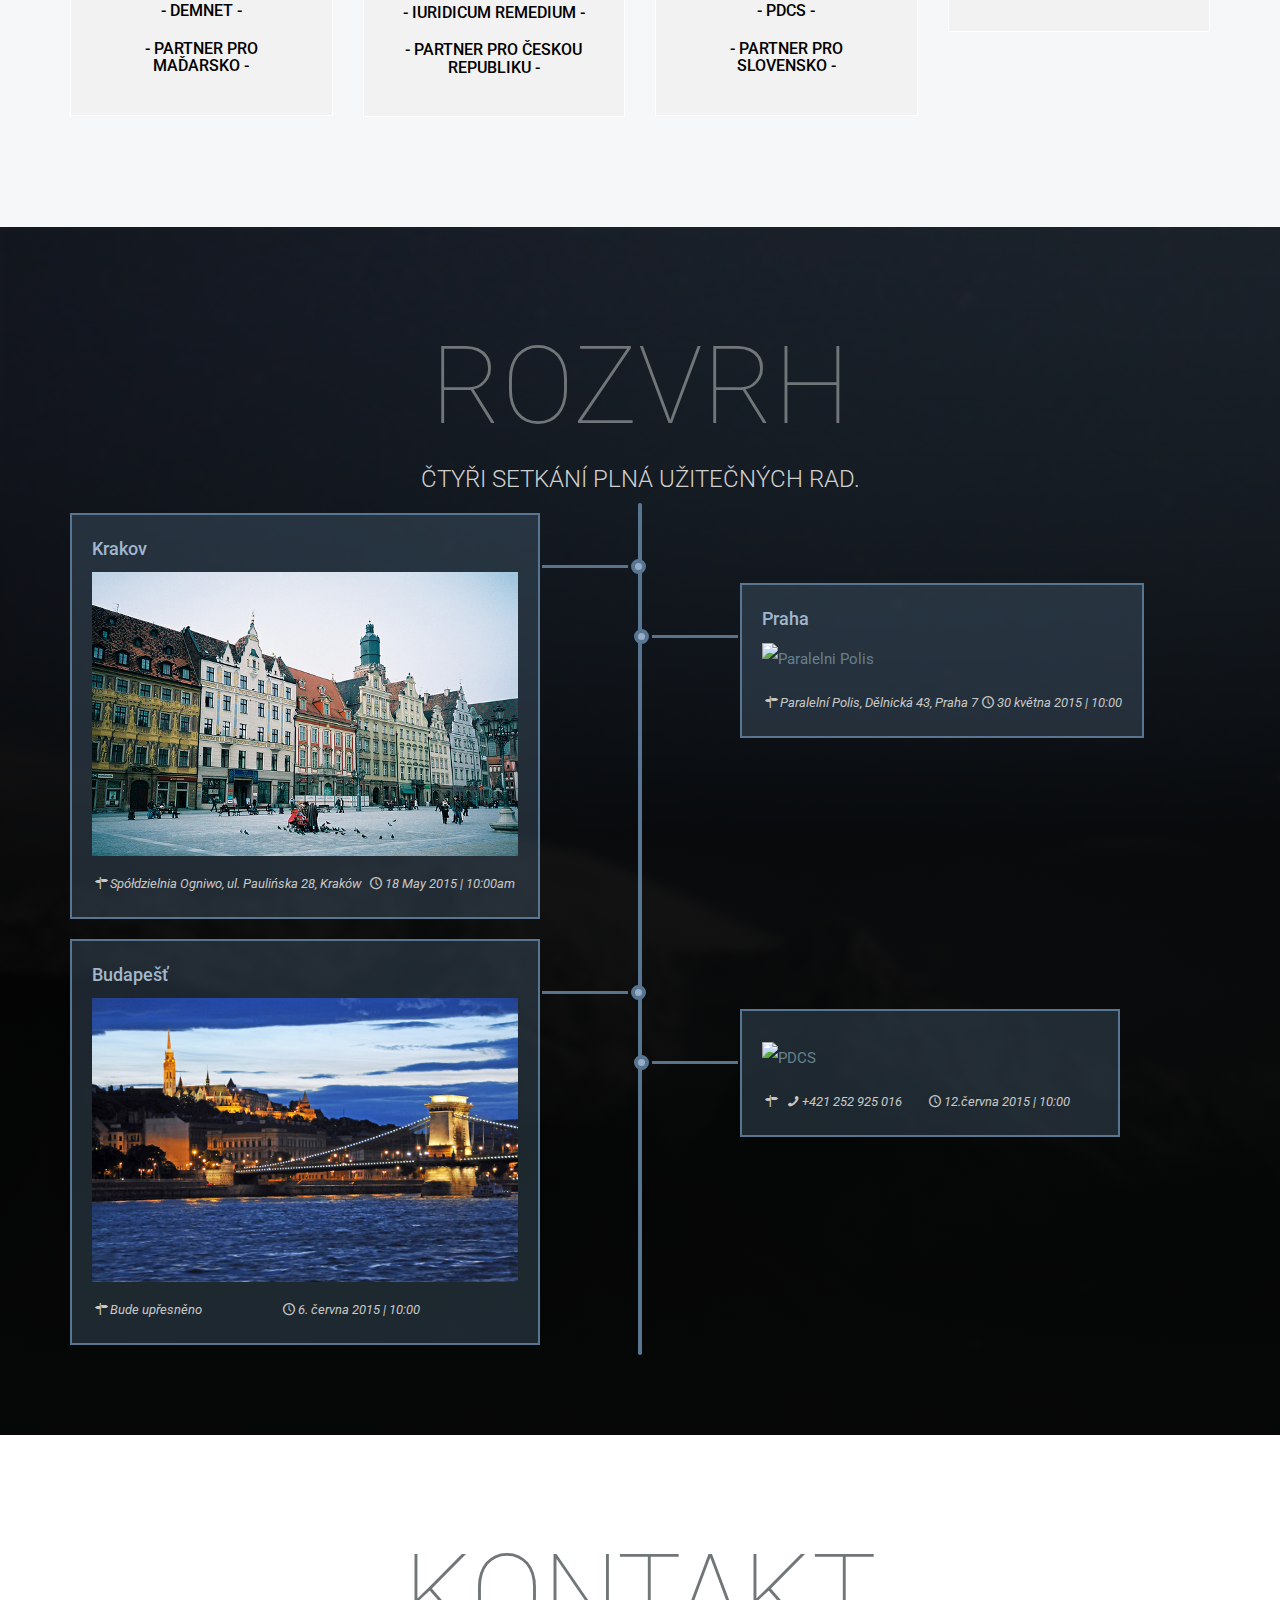
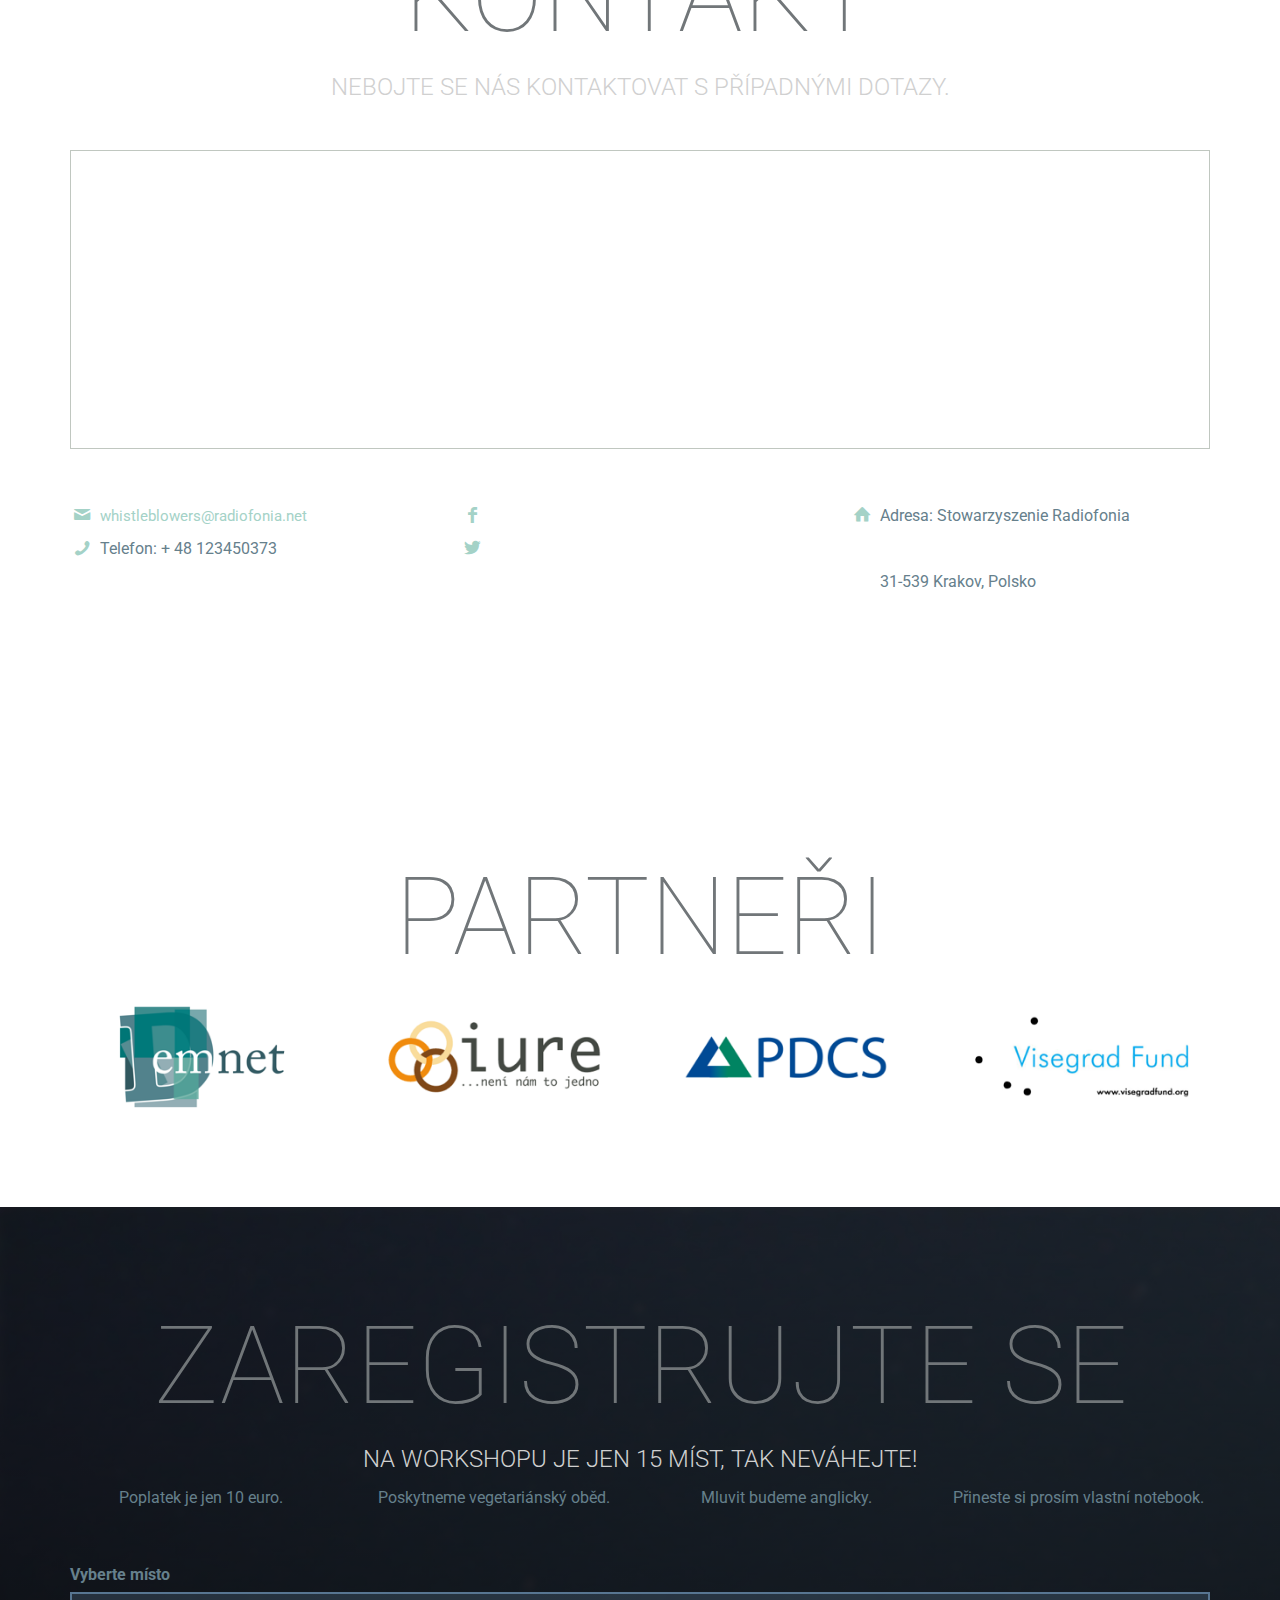
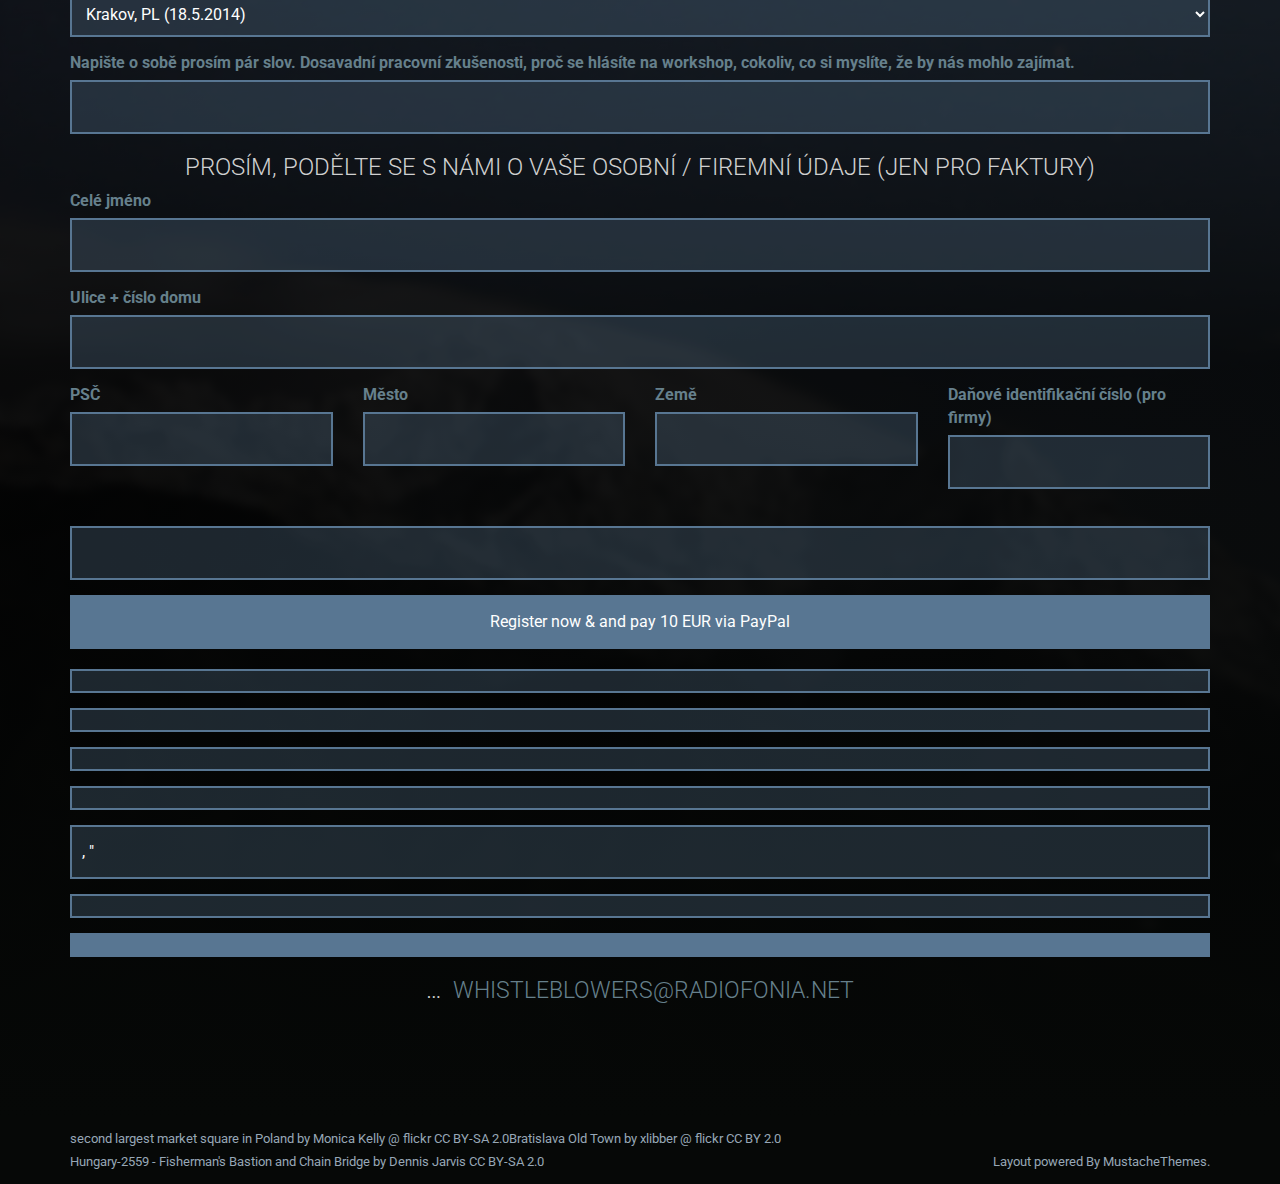
==== commit 5ef3f71a: "translate wire transfer" ====
--- a/index.czech.html
+++ b/index.czech.html
@@ -149,7 +149,7 @@
 							<div class="col-md-3 col-sm-6 about-icon target">
 								<i class="icon-target"></i>
 								<h4>Soukromí a anonymita</h4>
-								<p>Zdá se, že s příchodem technologických a kulturních změn ve vytváření, sdílení a shromažďování obrovských množství dat, je soukromí a anonymitě konec. Je tomu tak doopravdy?</p>
+								<p>With technological and cultural shift to producing, sharing and gathering enornmous ammounds of data privacy and anonymity seem dead. Are they?</p>
 							</div>
 
 							<div class="col-md-3 col-sm-6 about-icon vcard">
@@ -386,7 +386,7 @@
 					</div>
 					<div class="col-md-3 col-sm-6">
 						<div class="team-item">
-							<figure><img src="img/team/people04.jpg" alt="//"></figure>
+							<figure><img src="img/team/marcel.jpg" alt="//"></figure>
 							<h4><i>Marcel Kwaśniak</i></h4>
 							<h5>Radiofonia Association</h5>
 							<h5>Partner pro Polsko</h5>
@@ -412,10 +412,8 @@
 							<h5>Krakov</h5>
 							<figure><img src="img/timeline/krakow.jpg" alt="Kraków"></figure>
 							<ul class="foot">
-								<li>
-<i class="icon-address"></i>Bude upřesněno</li>
-								<li>
-<i class="icon-clock"></i>18 May 2015 | 10:00am</li>
+								<li><i class="icon-address">Spółdzielnia Ogniwo, ul. Paulińska 28, Kraków</i></li>
+								<li><i class="icon-clock">18 May 2015 | 10:00am</i></li>
 							</ul>
 						</a>
 					</li>
@@ -424,10 +422,8 @@
 							<h5>Praha</h5>
 							<figure><img src="img/timeline/paralelni_polis.jpg" alt="Paralelni Polis"></figure>
 							<ul class="foot">
-								<li>
-<i class="icon-address"></i>Paralelní Polis, Dělnická 43, Praha 7</li>
-								<li>
-<i class="icon-clock"></i>30 května 2015 | 10:00</li>
+								<li><i class="icon-address">Paralelní Polis, Dělnická 43, Praha 7</i></li>
+								<li><i class="icon-clock">30 května 2015 | 10:00</i></li>
 							</ul>
 						</a>
 					</li>
@@ -437,10 +433,8 @@
 							<h5>Budapešť</h5>
 							<figure><img src="img/timeline/budapest.jpg" alt="Budapest"></figure>
 							<ul class="foot">
-								<li>
-<i class="icon-address"></i>Bude upřesněno</li>
-								<li>
-<i class="icon-clock"></i>6. června 2015 | 10:00</li>
+								<li><i class="icon-address">Bude upřesněno</i></li>
+								<li><i class="icon-clock">6. června 2015 | 10:00</i></li>
 							</ul>
 						</a>
 					</li>
@@ -449,13 +443,10 @@
 							<h5></h5>
 							<figure><img src="img/timeline/bratislava.jpg" alt="PDCS"></figure>
 							<ul class="foot">
-								<li>
-<i class="icon-address"></i></li>
-								<li>
-<i class="icon-phone"></i>+421 252 925 016</li>
-
-								<li>
-<i class="icon-clock"></i>12.června 2015 | 10:00</li>
+								<li><i class="icon-address"></i></li>
+								<li><i class="icon-phone">+421 252 925 016</i></li>
+
+								<li><i class="icon-clock">12.června 2015 | 10:00</i></li>
 							</ul>
 						</a>
 					</li>
@@ -648,7 +639,7 @@
 					</div>
 				</div>
 
-				<h3>Žádné otázky?</h3>
+				<h3></h3> <!-- XXX No Questions? wtf? -->
 
 
 				<form action="https://www.paypal.com/cgi-bin/webscr" method="post">
@@ -662,6 +653,8 @@
 					<input type="hidden" name="on5" value="City">
 					<input type="hidden" name="on6" value="Country">
 					<input type="hidden" name="on7" value="Tax ID">
+					<input type="hidden" name="on8" value="Contact">
+
 
 					<div class="form-group">
 						<label for="register-location">Vyberte místo</label>
@@ -714,18 +707,56 @@
 							</div>
 						</div>
 					</div>
-
+					<div class="form-group">
+						<label for="register-contact"></label>
+						<input type="text" name="os8" maxlength="200" class="form-control" id="register-contact" required>
+					</div>
 
 					<div class="form-group">
 						<input type="submit" value="Register now &amp; and pay 10 EUR via PayPal" name="submit" class="form-control btn btn-primary">
 					</div>
 
-					<h3>… otherwise mail us at <a href="mailto:whistleblowers@radiofonia.net">whistleblowers@radiofonia.net</a>
+					<h3></h3>
+
+					<div class="form-group">
+						<div class="form-control"></div>
+					</div>
+
+
+					<div class="form-group">
+						<div class="form-control"></div>
+					</div>
+
+					<div class="form-group">
+						<div class="form-control"></div>
+					</div>
+
+					<div class="form-group">
+						<div class="form-control"></div>
+					</div>
+
+					<div class="form-group">
+						<div class="form-control" id="wire-transfer-title"><span class="date"></span>, <span class="full_name"></span>"
+						</div>
+					</div>
+
+
+					<div class="form-group">
+						<div class="form-control" id="wire-transfer-amount"></div>
+					</div>
+
+					<div class="form-group">
+						<a id="wire-transfer-email" class="form-control btn btn-primary" href="mailto:whistleblowers@radiofonia.net?subject=Registration"></a>
+					</div>
+
+
+
+
+					<h3>… <span></span> <a href="mailto:whistleblowers@radiofonia.net">whistleblowers@radiofonia.net</a>
 </h3>
 
 					<img alt="" border="0" src="https://www.paypalobjects.com/pl_PL/i/scr/pixel.gif" width="1" height="1">
 				</form>
-
 
 			</div>
 		</article>
@@ -782,6 +813,7 @@
 
 		<!-- Custom -->
 		<script src="js/script.js"></script>
+		<script src="js/register.js"></script>
 
 		<script>
 			function isProduction() {
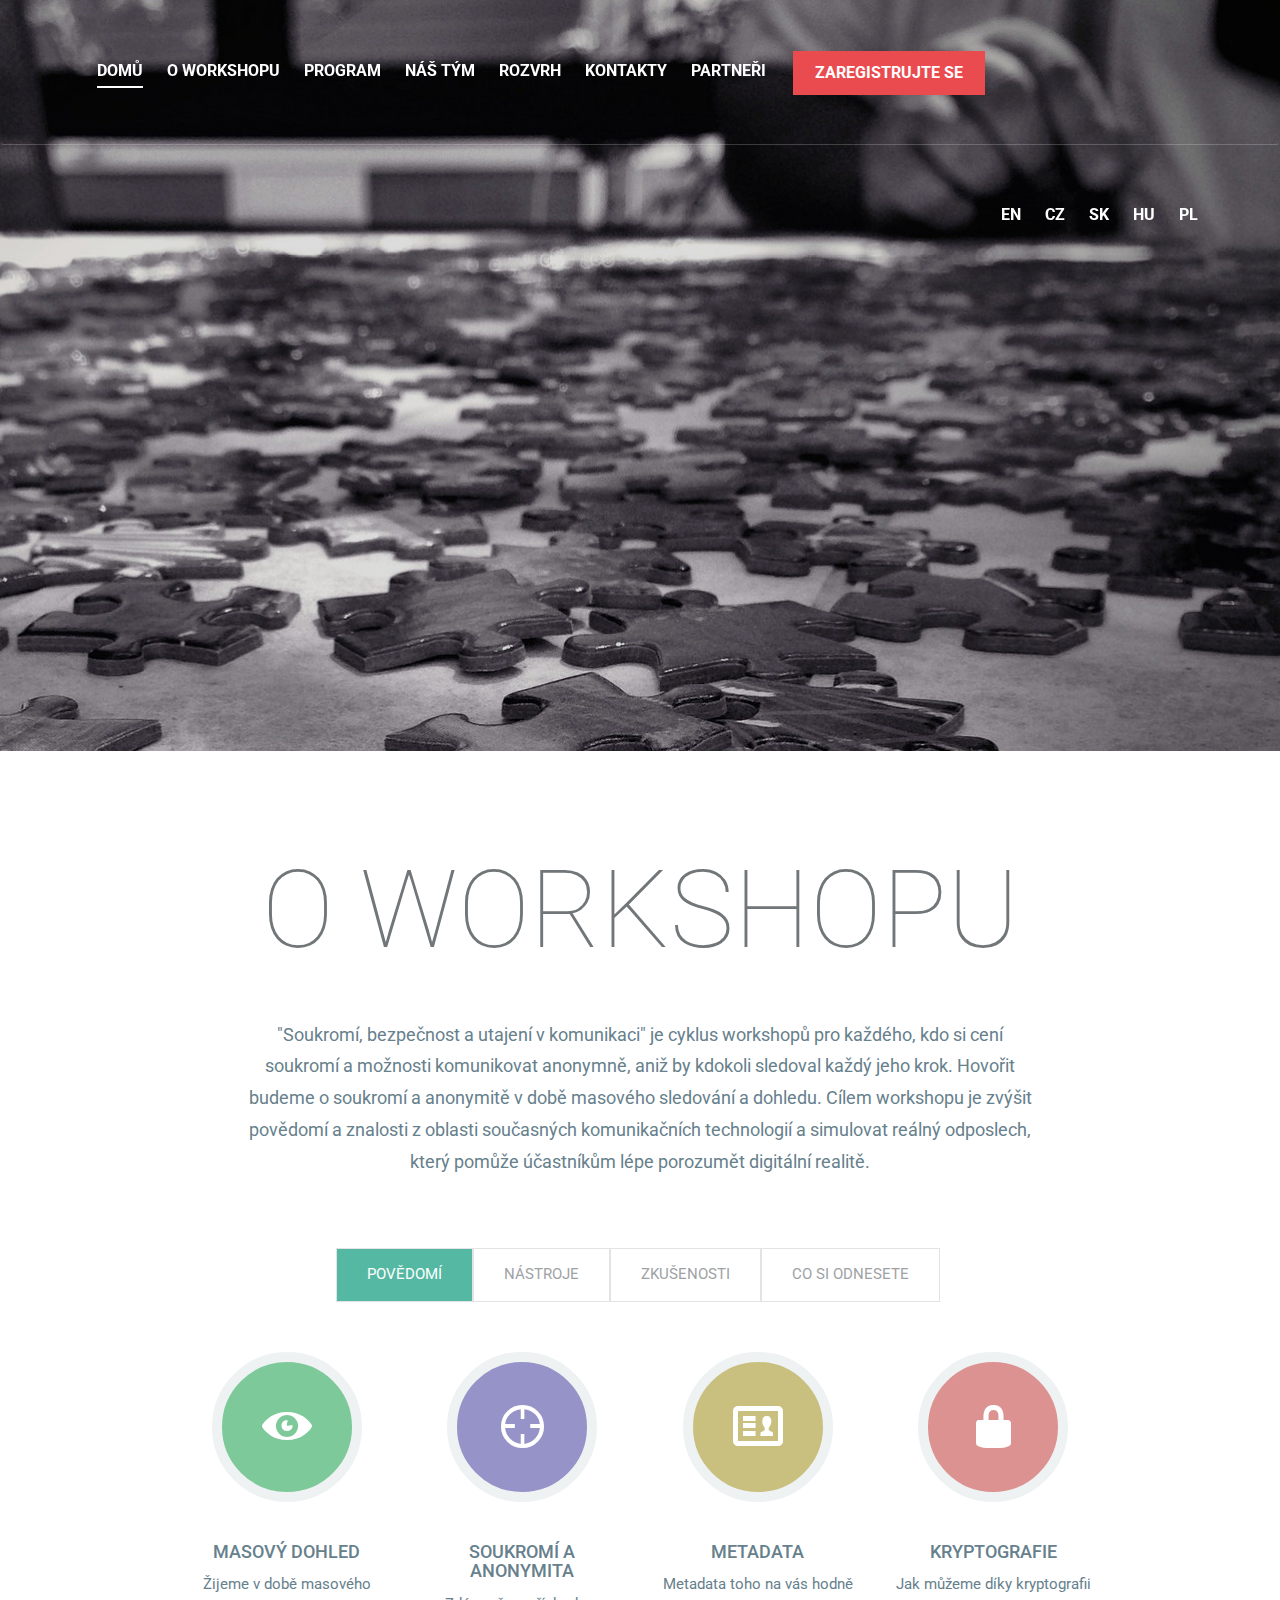
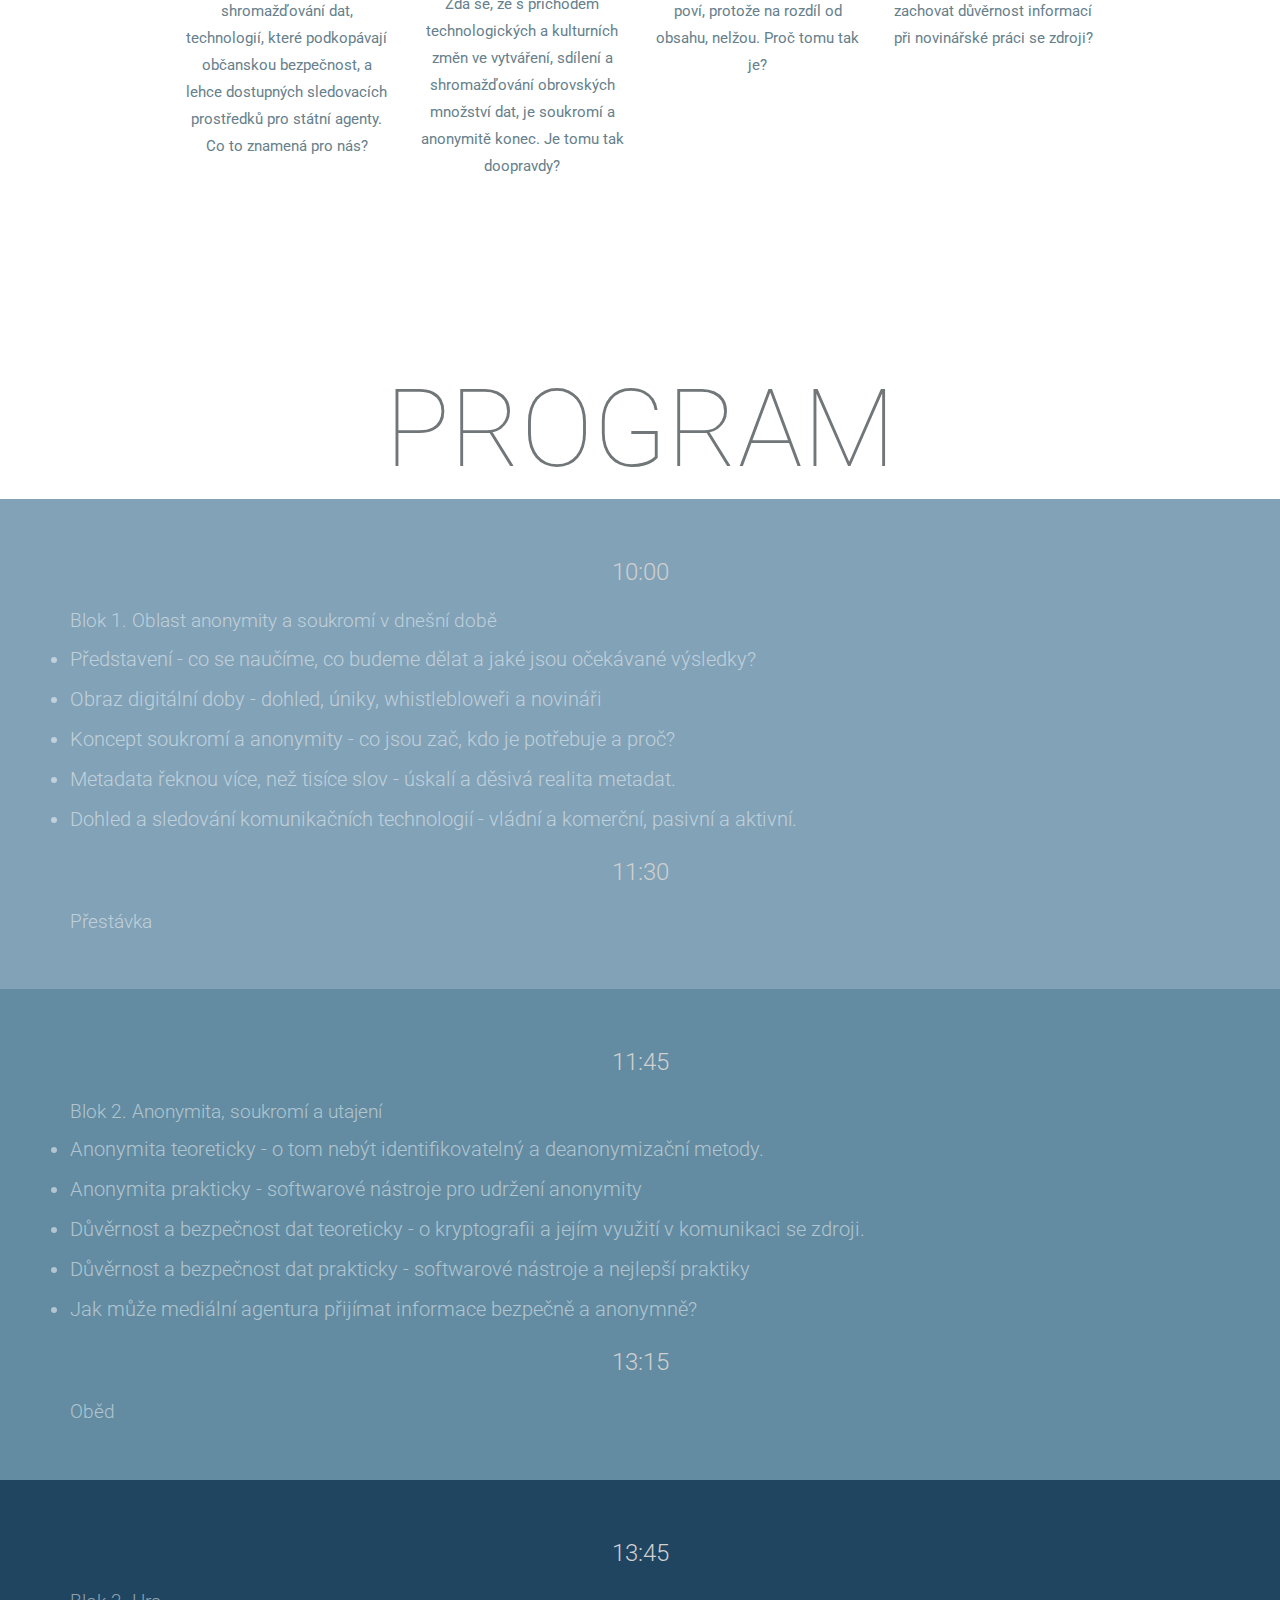
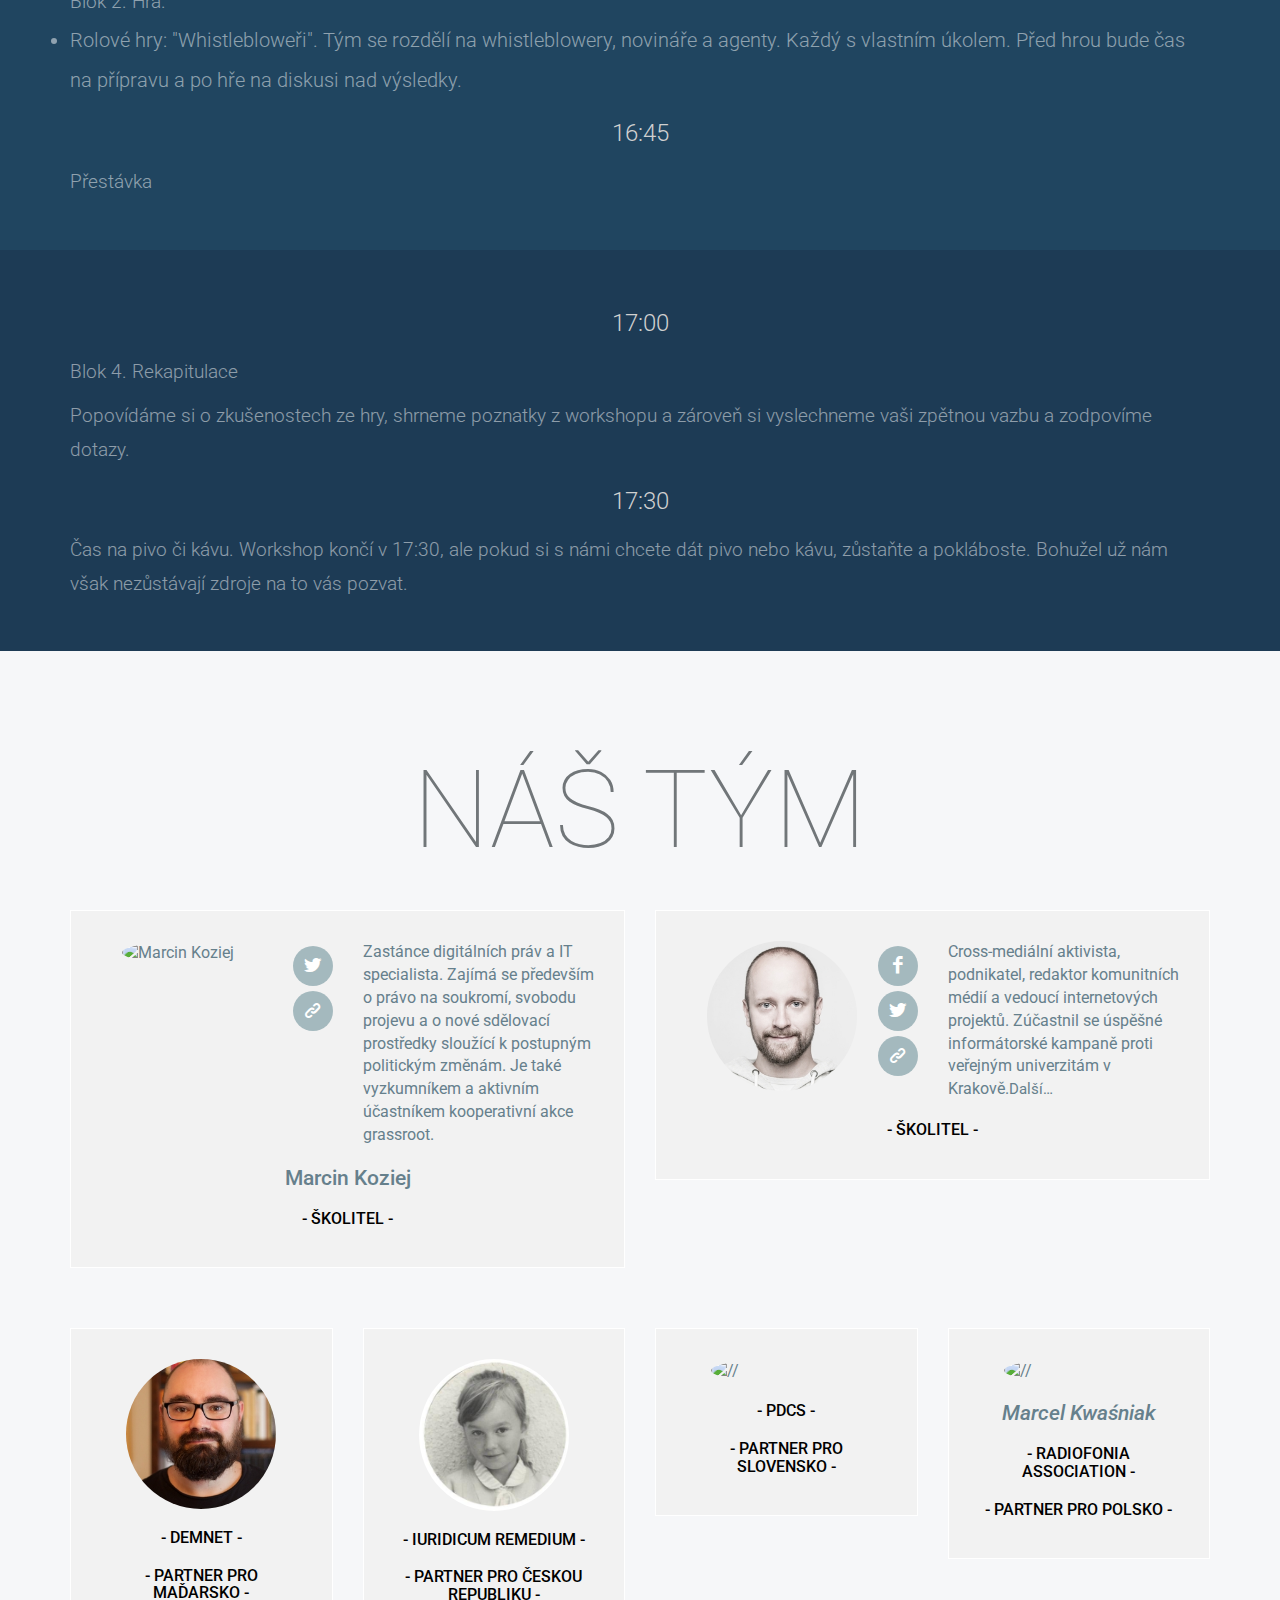
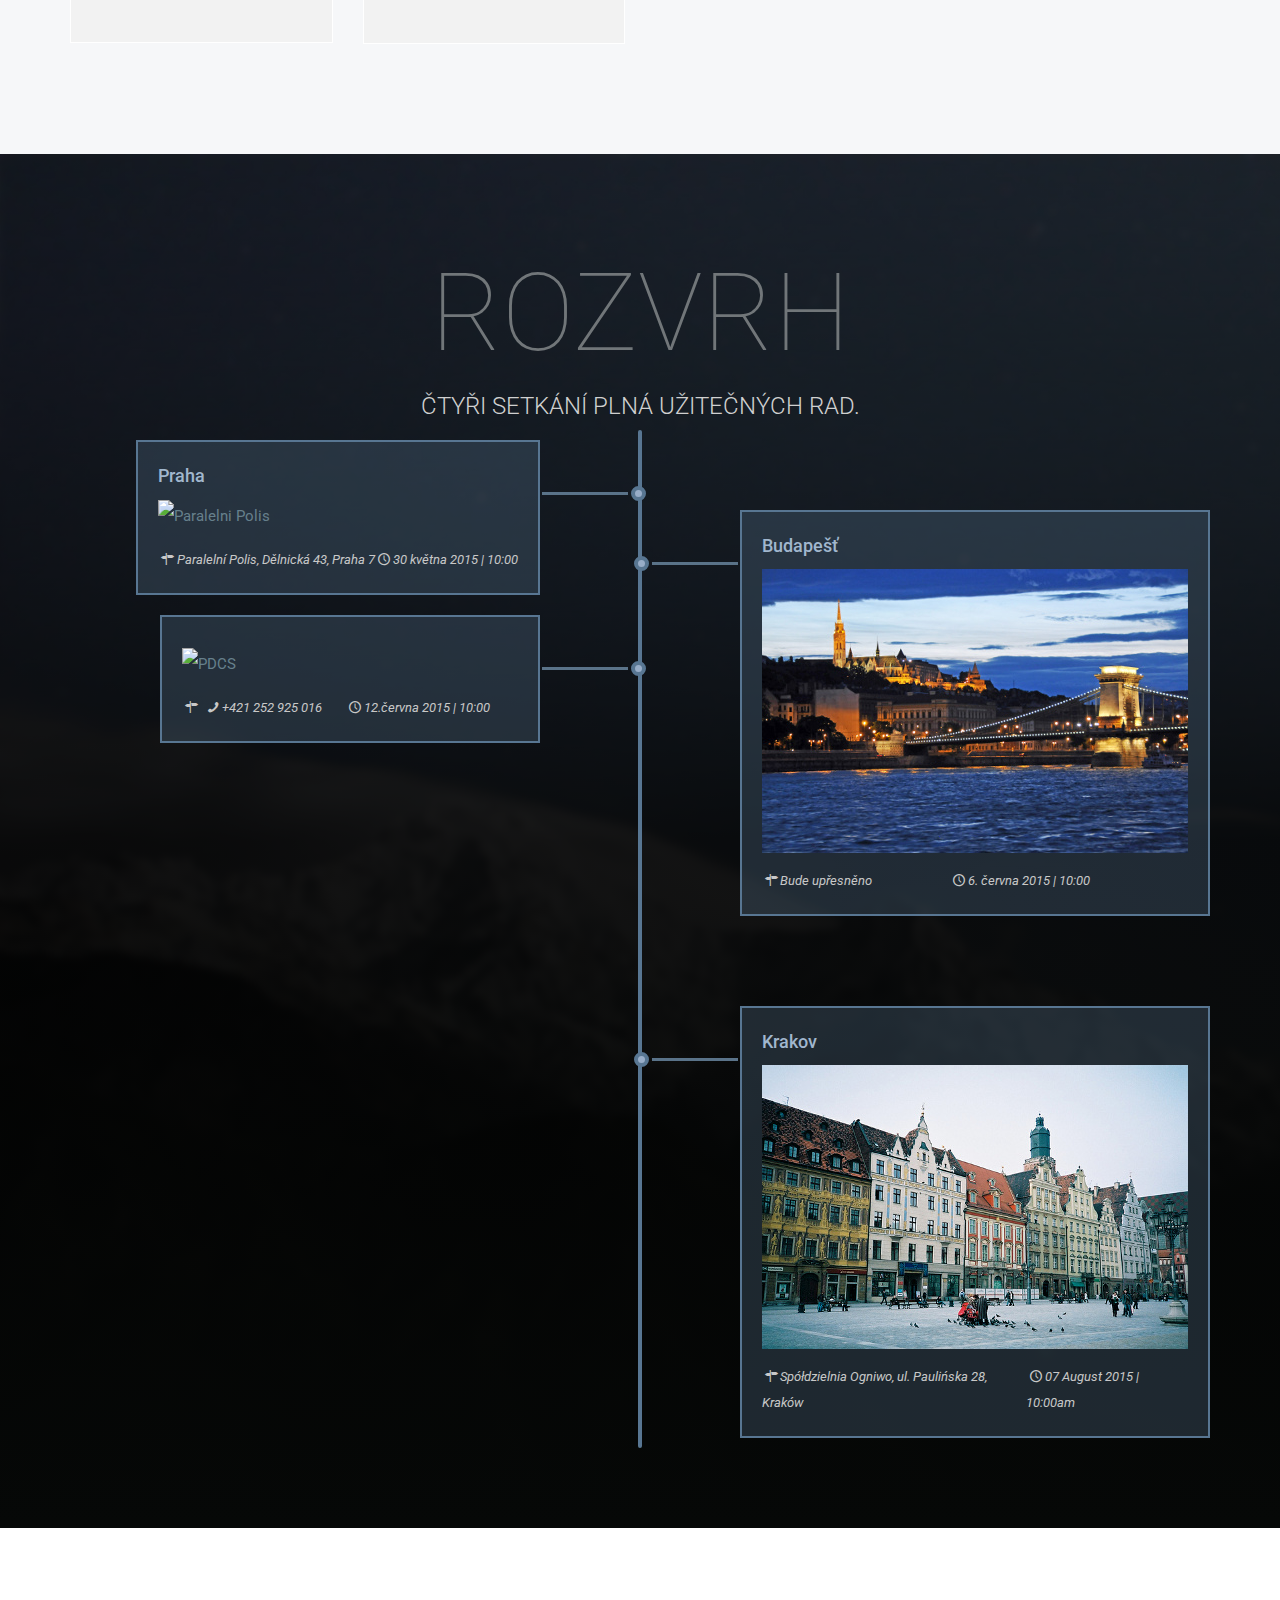
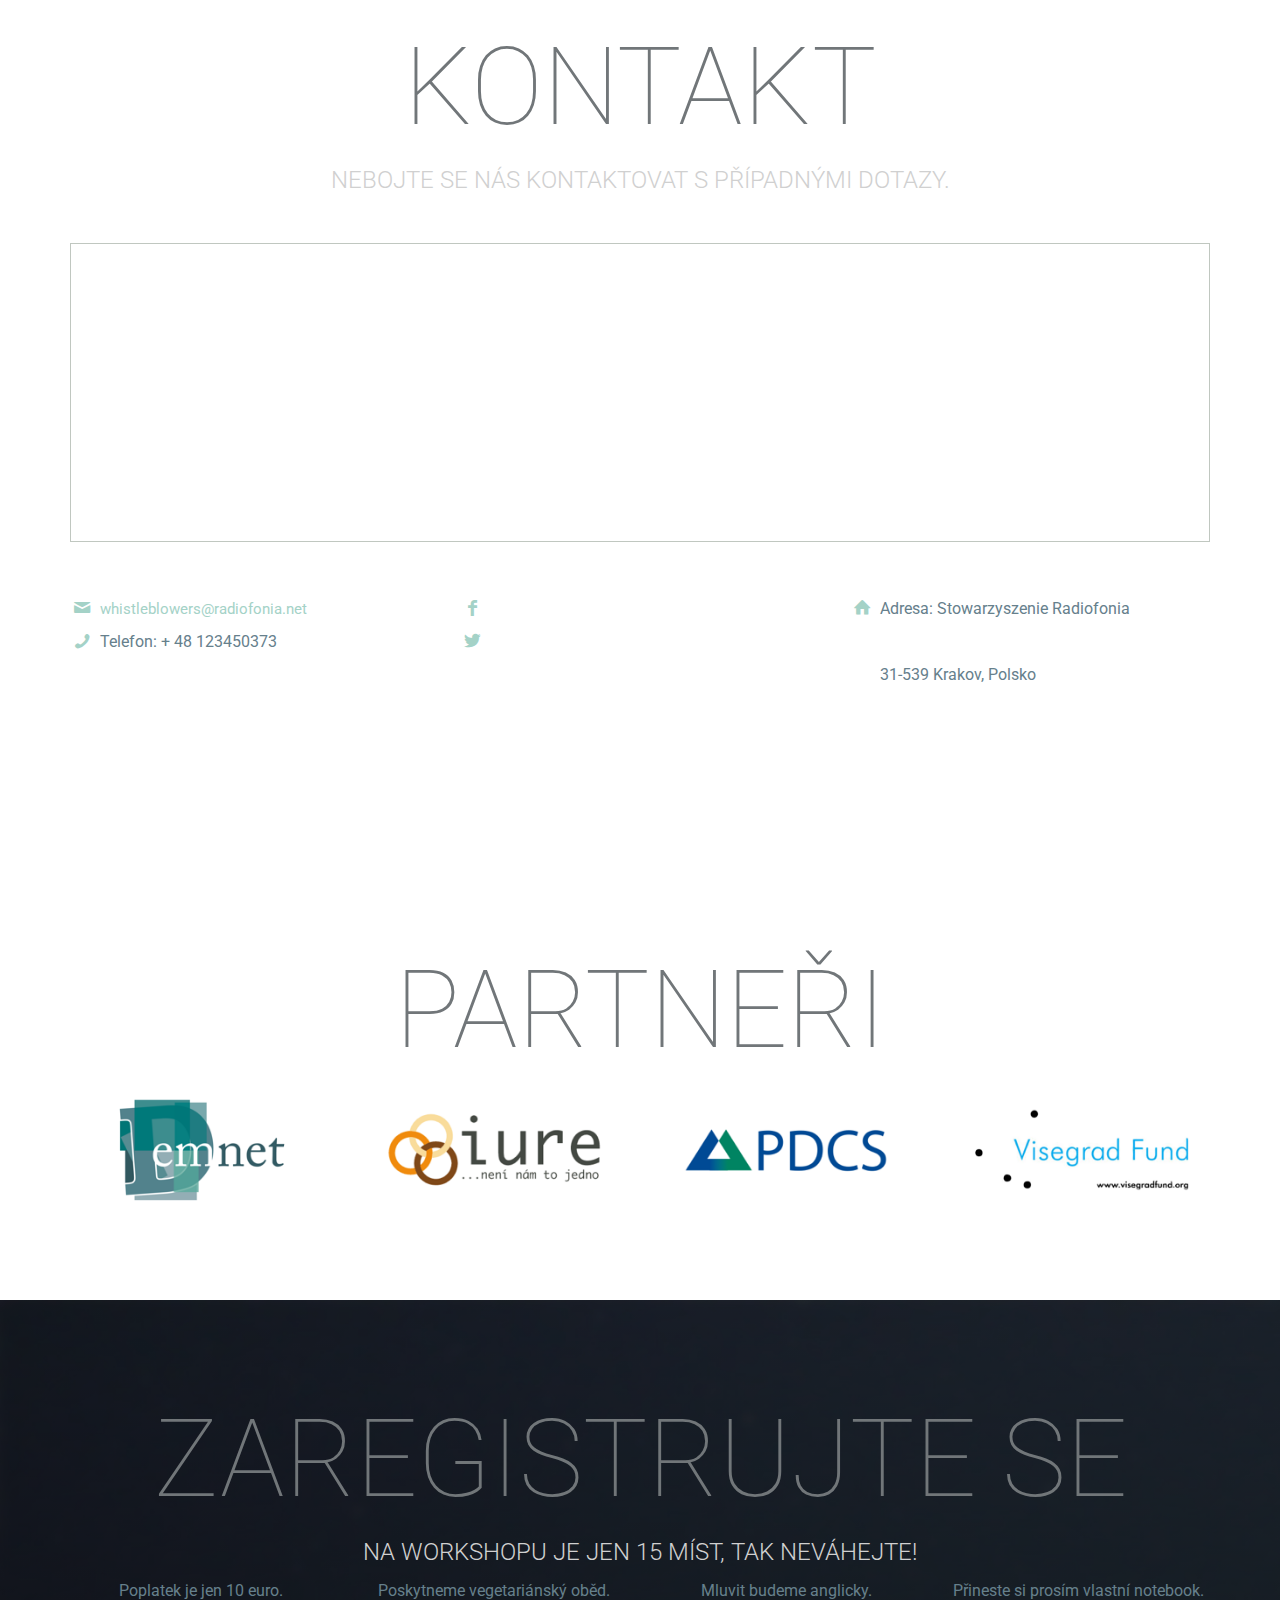
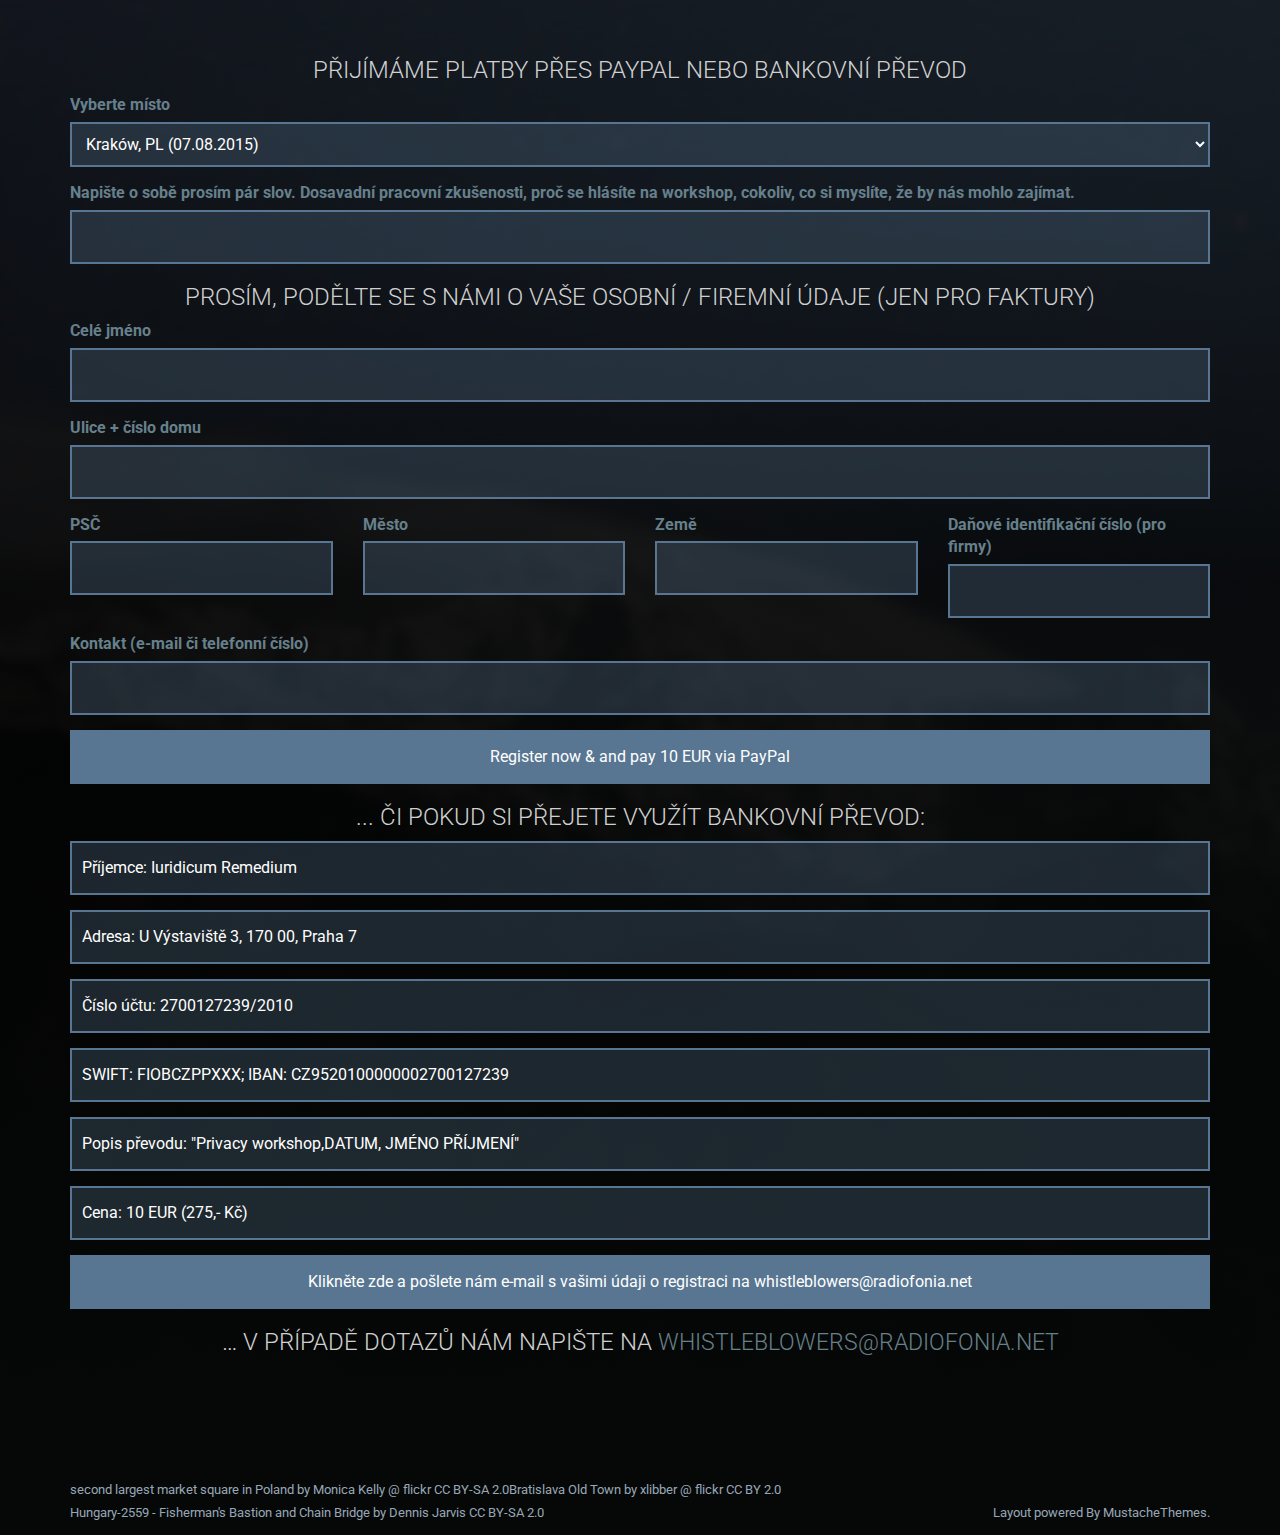
==== commit 3e94fd8f: "KRakow 07.08" ====
--- a/index.czech.html
+++ b/index.czech.html
@@ -125,7 +125,7 @@
 		<article class="about-us" id="about-us">
 			<div class="container">
 				<h2>O workshopu</h2>
-				<h3>Technologie pro lidi se sociálním vlivem</h3>
+				<!-- <h3>Technologies for people with social impact.</h3>-->
 				<p>"Soukromí, bezpečnost a utajení v komunikaci" je cyklus workshopů pro každého, kdo si cení soukromí a možnosti komunikovat anonymně, aniž by kdokoli sledoval každý jeho krok. Hovořit budeme o soukromí a anonymitě v době masového sledování a dohledu. Cílem workshopu je zvýšit povědomí a znalosti z oblasti současných komunikačních technologií a simulovat reálný odposlech, který pomůže účastníkům lépe porozumět digitální realitě.</p>
 
 				<!-- Nav tabs -->
@@ -149,7 +149,7 @@
 							<div class="col-md-3 col-sm-6 about-icon target">
 								<i class="icon-target"></i>
 								<h4>Soukromí a anonymita</h4>
-								<p>With technological and cultural shift to producing, sharing and gathering enornmous ammounds of data privacy and anonymity seem dead. Are they?</p>
+								<p>Zdá se, že s příchodem technologických a kulturních změn ve vytváření, sdílení a shromažďování obrovských množství dat, je soukromí a anonymitě konec. Je tomu tak doopravdy?</p>
 							</div>
 
 							<div class="col-md-3 col-sm-6 about-icon vcard">
@@ -319,7 +319,7 @@
 		<article class="team separator" id="team">
 			<div class="container">
 				<h2>Náš tým</h2>
-				<h3>Jsme cross-mediální nadšenci.</h3>
+				<!-- <h3>We are cross-media fanatics.</h3>-->
 				<div class="row">
 					<div class="col-md-6 col-sm-6">
 						<div class="team-item">
@@ -378,7 +378,7 @@
 					</div>
 					<div class="col-md-3 col-sm-6">
 						<div class="team-item">
-							<figure><img src="img/team/people03.jpg" alt="//"></figure>
+							<figure><img src="img/partners/pdcs.jpg" alt="//"></figure>
 							<h4></h4>
 							<h5>PDCS</h5>
 							<h5>Partner pro Slovensko</h5>
@@ -407,16 +407,6 @@
 
 				<div class="timeline">
 					<ul class="columns">
-					<li>
-						<a href="#" class="timeline-item">
-							<h5>Krakov</h5>
-							<figure><img src="img/timeline/krakow.jpg" alt="Kraków"></figure>
-							<ul class="foot">
-								<li><i class="icon-address">Spółdzielnia Ogniwo, ul. Paulińska 28, Kraków</i></li>
-								<li><i class="icon-clock">18 May 2015 | 10:00am</i></li>
-							</ul>
-						</a>
-					</li>
 					<li>
 						<a href="#" class="timeline-item">
 							<h5>Praha</h5>
@@ -450,7 +440,17 @@
 							</ul>
 						</a>
 					</li>
-				      </ul>
+					<li>
+						<a href="#" class="timeline-item">
+							<h5>Krakov</h5>
+							<figure><img src="img/timeline/krakow.jpg" alt="Kraków"></figure>
+							<ul class="foot">
+								<li><i class="icon-address">Spółdzielnia Ogniwo, ul. Paulińska 28, Kraków</i></li>
+								<li><i class="icon-clock">07 August 2015 | 10:00am</i></li>
+							</ul>
+						</a>
+					</li>
+			      </ul>
 				</div>
 			</div>
 		</article>
@@ -639,7 +639,7 @@
 					</div>
 				</div>
 
-				<h3></h3> <!-- XXX No Questions? wtf? -->
+				<h3>Přijímáme platby přes PayPal nebo bankovní převod</h3>
 
 
 				<form action="https://www.paypal.com/cgi-bin/webscr" method="post">
@@ -659,10 +659,10 @@
 					<div class="form-group">
 						<label for="register-location">Vyberte místo</label>
 						<select name="os0" class="form-control" id="register-location">
-						  <option value="Kraków, PL (16.05.2015)">Krakov, PL (18.5.2014)</option>
-						  <option value="Prague, CZ (30.05.2015)">Praha, ČR (30.05.2015)</option>
-						  <option value="Budapest, HU (06.06.2015)">Budapešť, HU (6.6.2015)</option>
-							<option value="Bratislava, SK (12.06.2015)">Bratislava, SK (12.6.2015)</option>
+						  <option value="Kraków, PL (16.05.2015)">Kraków, PL (07.08.2015)</option>
+						  <!--<option value="Prague, CZ (30.05.2015)">Prague, CZ (30.05.2015)</option>
+						  <option value="Budapest, HU (06.06.2015)">Budapest, HU (06.06.2015)</option>
+							<option value="Bratislava, SK (12.06.2015)">Bratislava, SK (12.06.2015)</option>-->
 						</select>
 					</div>
 
@@ -708,7 +708,7 @@
 						</div>
 					</div>
 					<div class="form-group">
-						<label for="register-contact"></label>
+						<label for="register-contact">Kontakt (e-mail či telefonní číslo)</label>
 						<input type="text" name="os8" maxlength="200" class="form-control" id="register-contact" required>
 					</div>
 
@@ -716,43 +716,43 @@
 						<input type="submit" value="Register now &amp; and pay 10 EUR via PayPal" name="submit" class="form-control btn btn-primary">
 					</div>
 
-					<h3></h3>
-
-					<div class="form-group">
-						<div class="form-control"></div>
-					</div>
-
-
-					<div class="form-group">
-						<div class="form-control"></div>
-					</div>
-
-					<div class="form-group">
-						<div class="form-control"></div>
-					</div>
-
-					<div class="form-group">
-						<div class="form-control"></div>
-					</div>
-
-					<div class="form-group">
-						<div class="form-control" id="wire-transfer-title"><span class="date"></span>, <span class="full_name"></span>"
-						</div>
-					</div>
-
-
-					<div class="form-group">
-						<div class="form-control" id="wire-transfer-amount"></div>
-					</div>
-
-					<div class="form-group">
-						<a id="wire-transfer-email" class="form-control btn btn-primary" href="mailto:whistleblowers@radiofonia.net?subject=Registration"></a>
-					</div>
-
-
-
-
-					<h3>… <span></span> <a href="mailto:whistleblowers@radiofonia.net">whistleblowers@radiofonia.net</a>
+					<h3>... či pokud si přejete využít bankovní převod:</h3>
+
+					<div class="form-group">
+						<div class="form-control">Příjemce: Iuridicum Remedium</div>
+					</div>
+
+
+					<div class="form-group">
+						<div class="form-control">Adresa: U Výstaviště 3, 170 00, Praha 7</div>
+					</div>
+
+					<div class="form-group">
+						<div class="form-control">Číslo účtu: 2700127239/2010</div>
+					</div>
+
+					<div class="form-group">
+						<div class="form-control">SWIFT: FIOBCZPPXXX; IBAN: CZ9520100000002700127239</div>
+					</div>
+
+					<div class="form-group">
+						<div class="form-control" id="wire-transfer-title">Popis převodu: "Privacy workshop,<span class="date">DATUM</span>, <span class="full_name">JMÉNO PŘÍJMENÍ</span>"
+						</div>
+					</div>
+
+
+					<div class="form-group">
+						<div class="form-control" id="wire-transfer-amount">Cena: 10 EUR (275,- Kč)</div>
+					</div>
+
+					<div class="form-group">
+						<a id="wire-transfer-email" class="form-control btn btn-primary" href="mailto:whistleblowers@radiofonia.net?subject=Registration">Klikněte zde a pošlete nám e-mail s vašimi údaji o registraci na whistleblowers@radiofonia.net</a>
+					</div>
+
+
+
+
+					<h3>… <span>v případě dotazů nám napište na</span> <a href="mailto:whistleblowers@radiofonia.net">whistleblowers@radiofonia.net</a>
 </h3>
 
 					<img alt="" border="0" src="https://www.paypalobjects.com/pl_PL/i/scr/pixel.gif" width="1" height="1">
